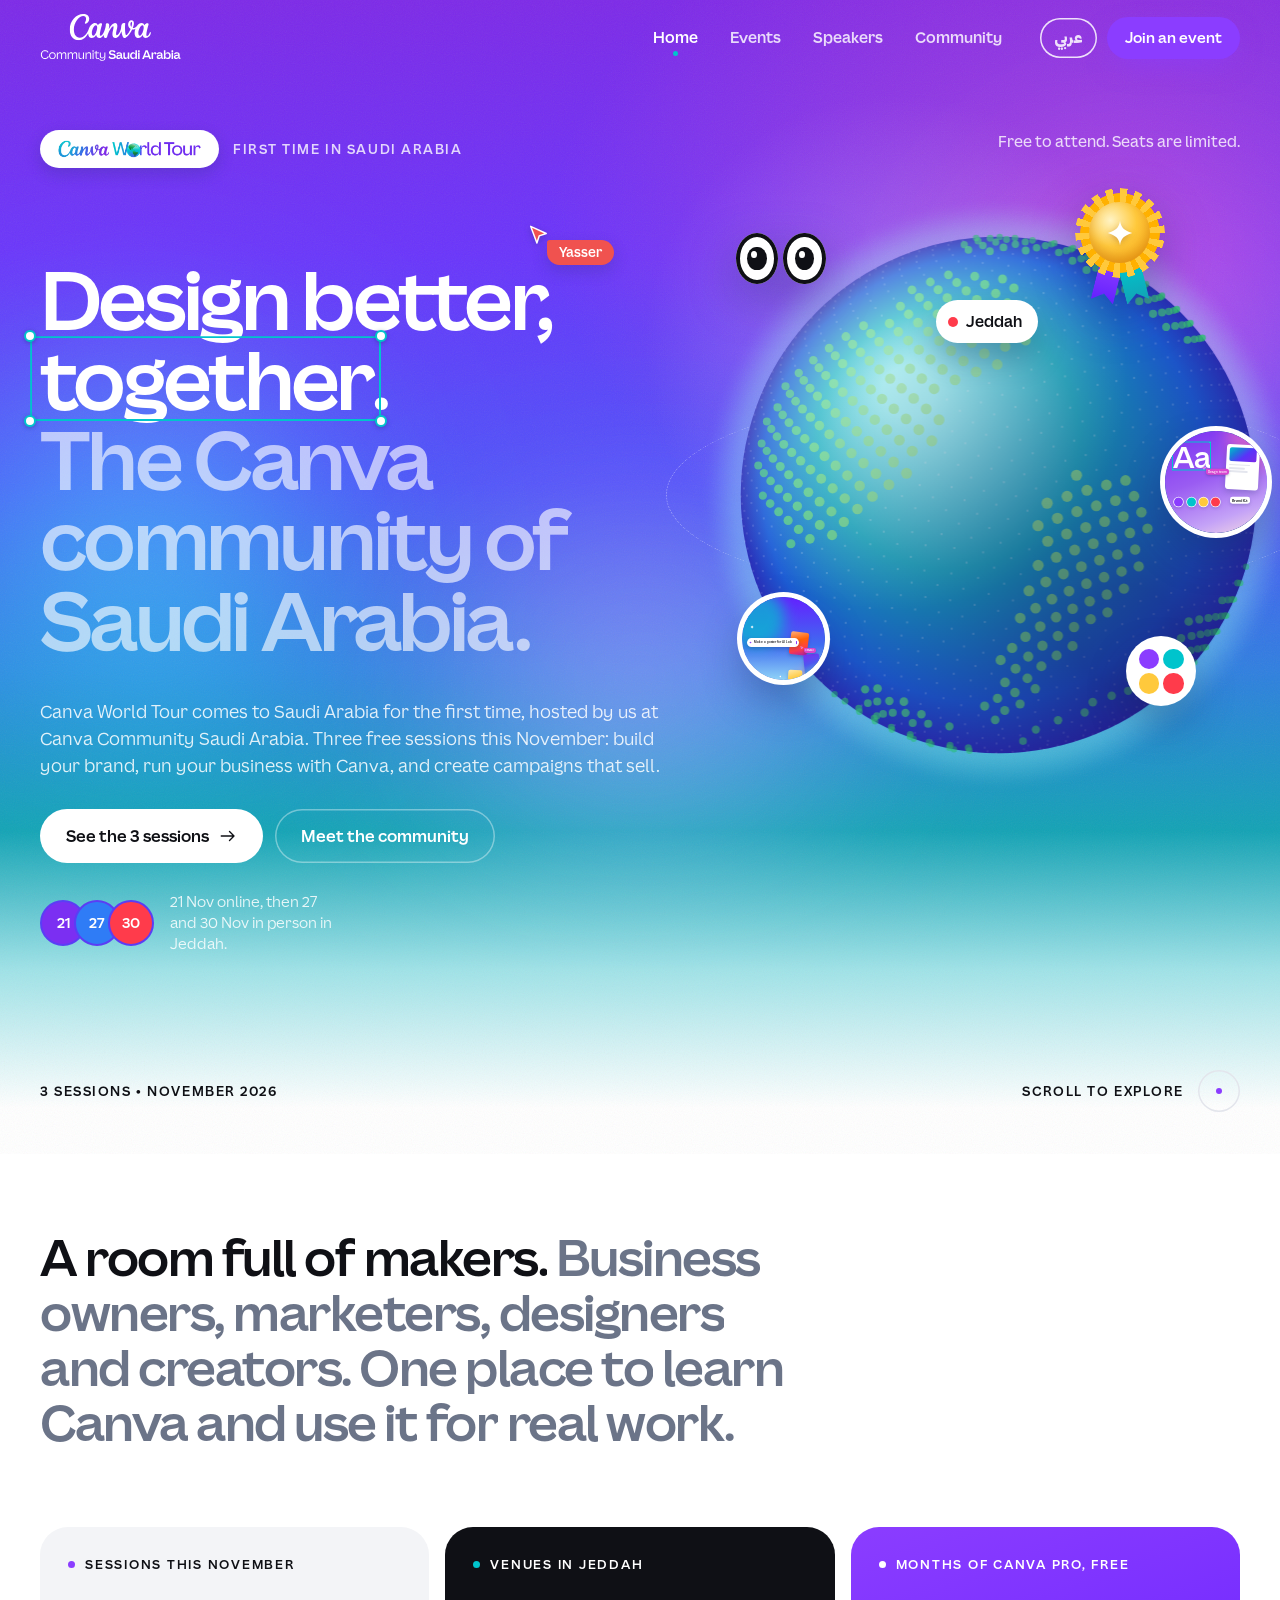
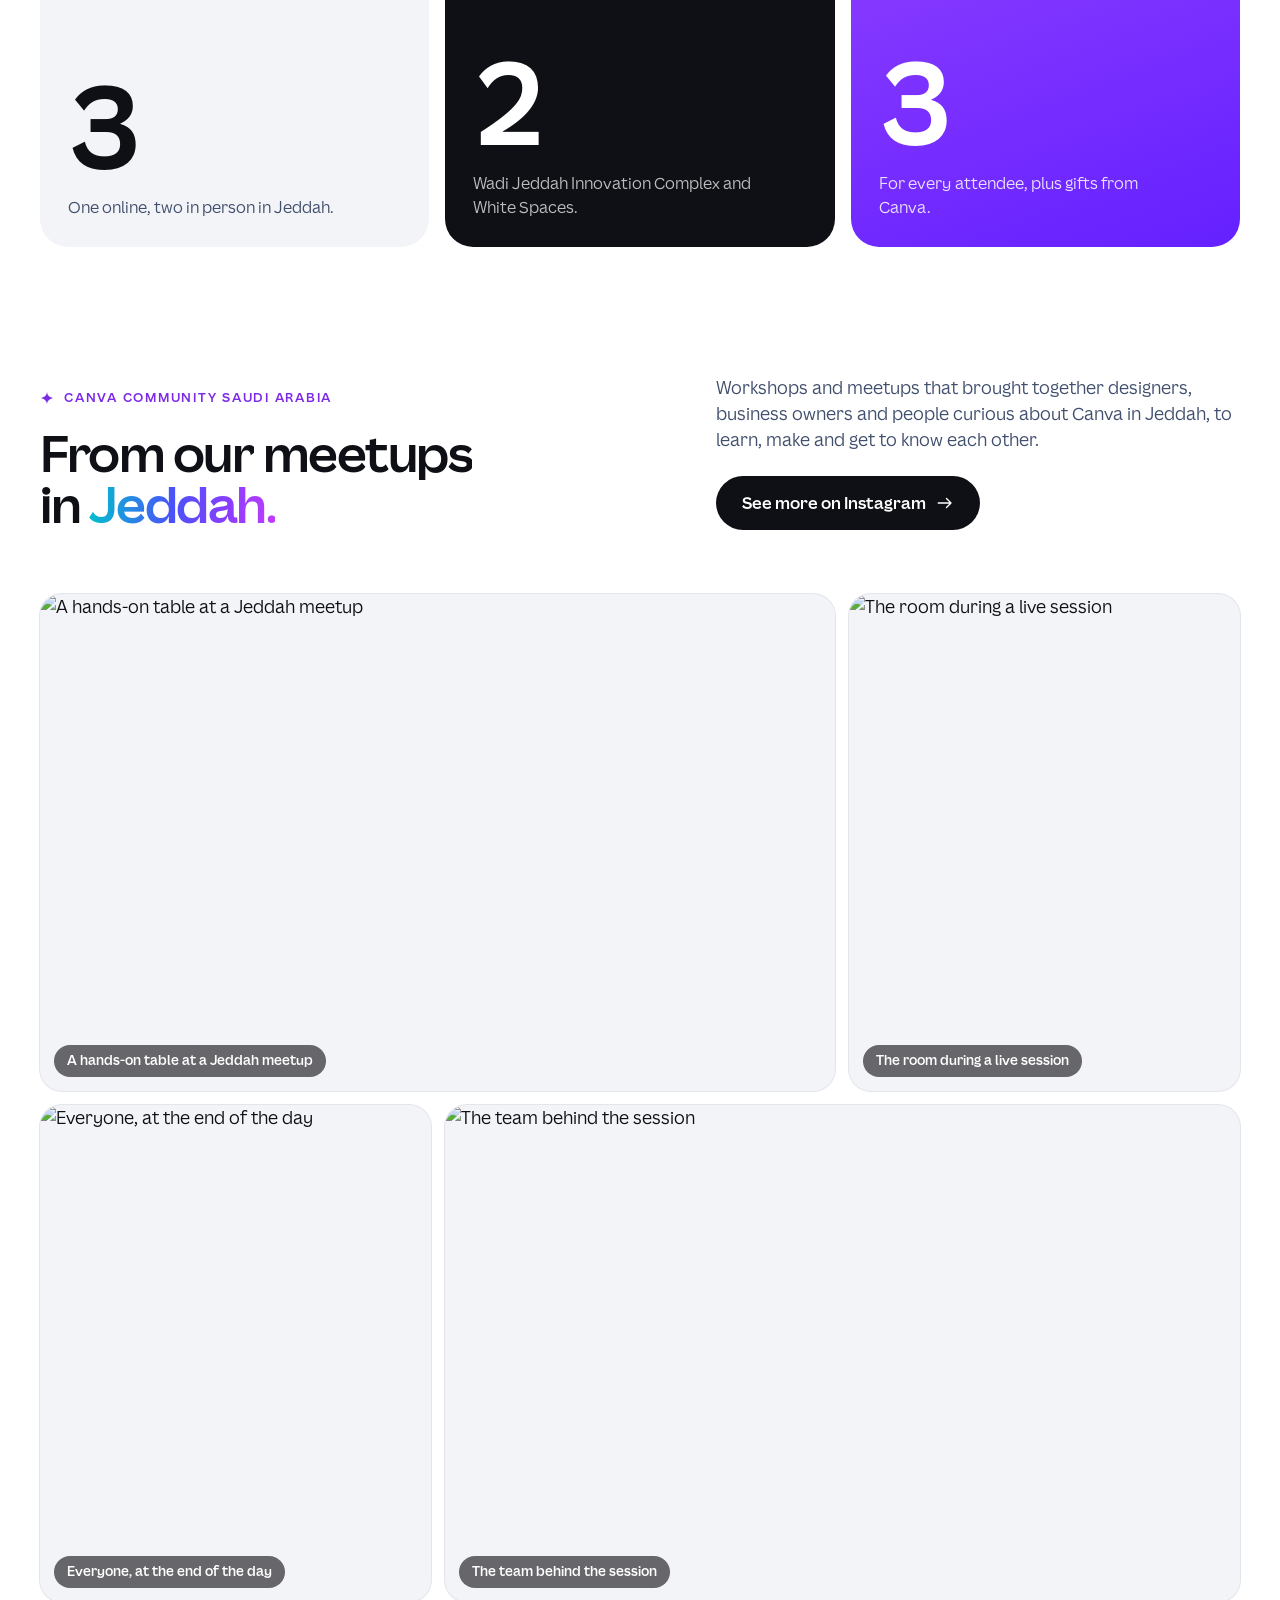
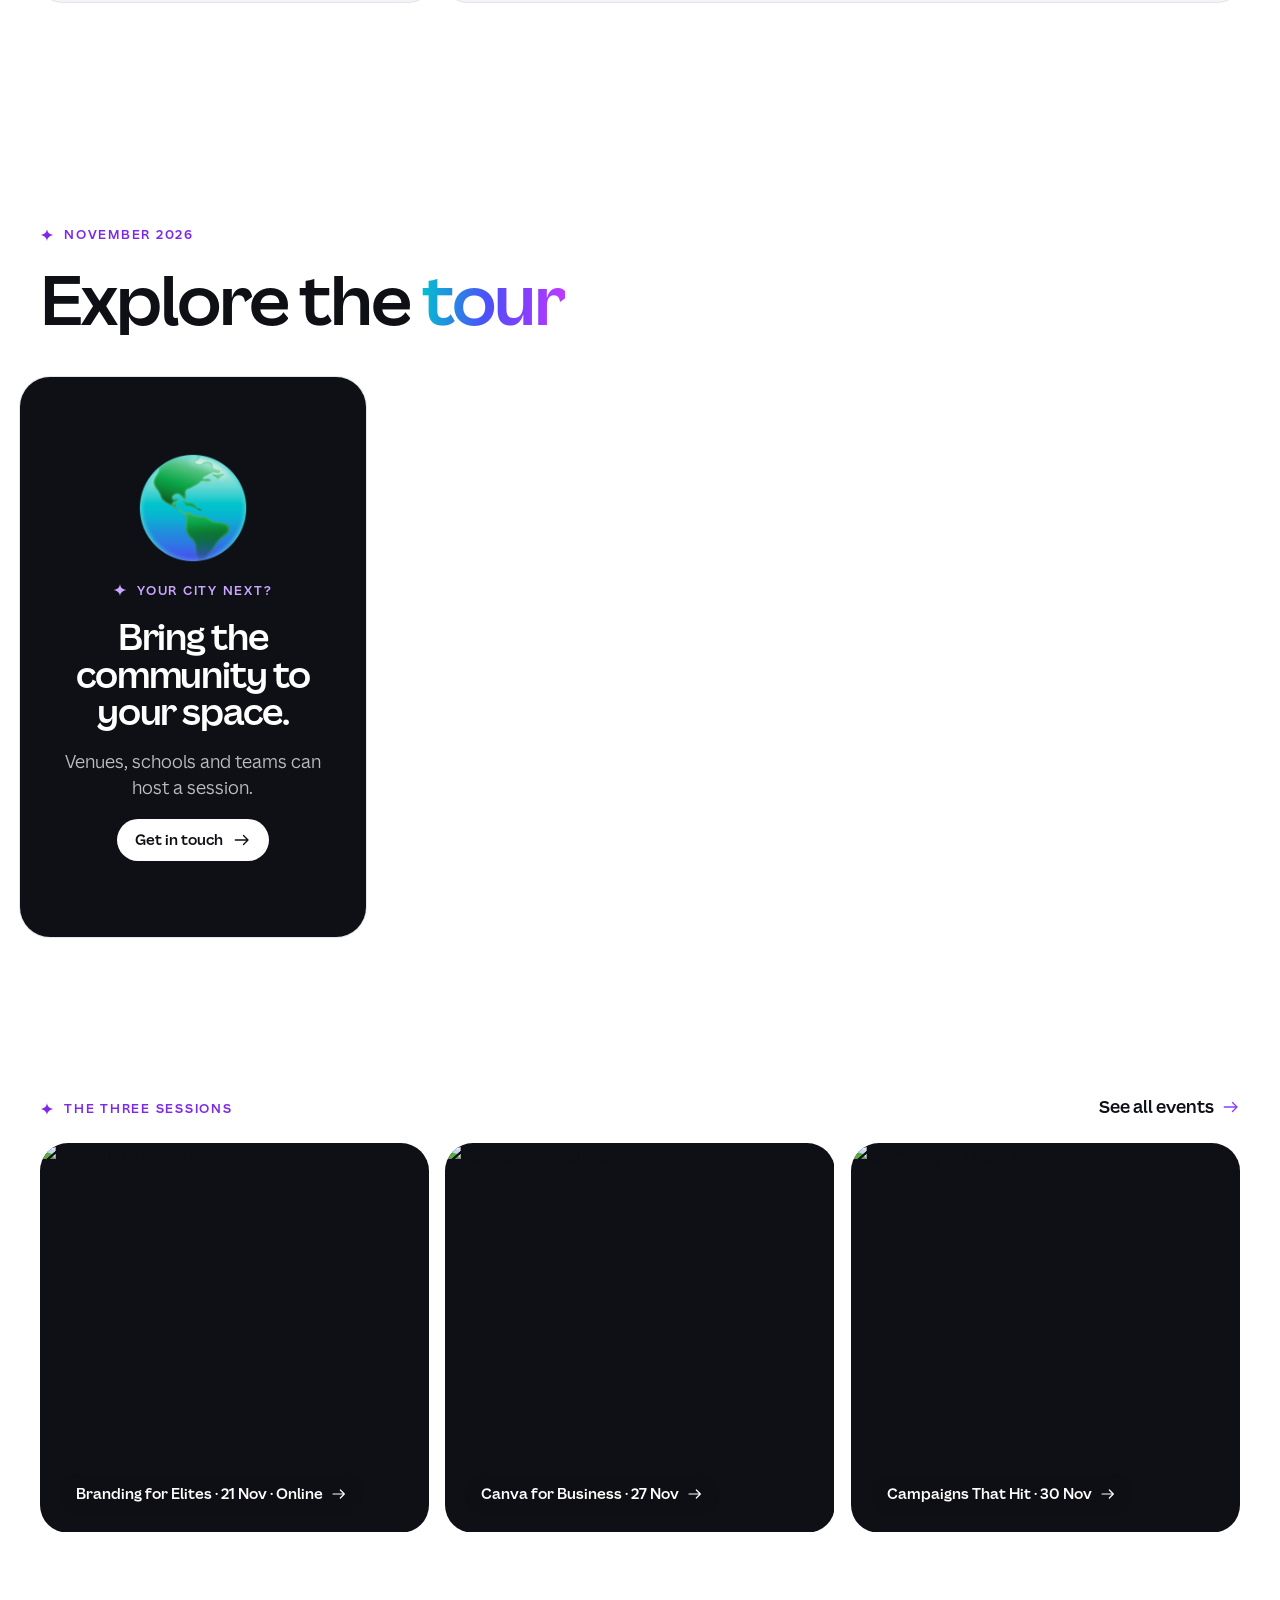
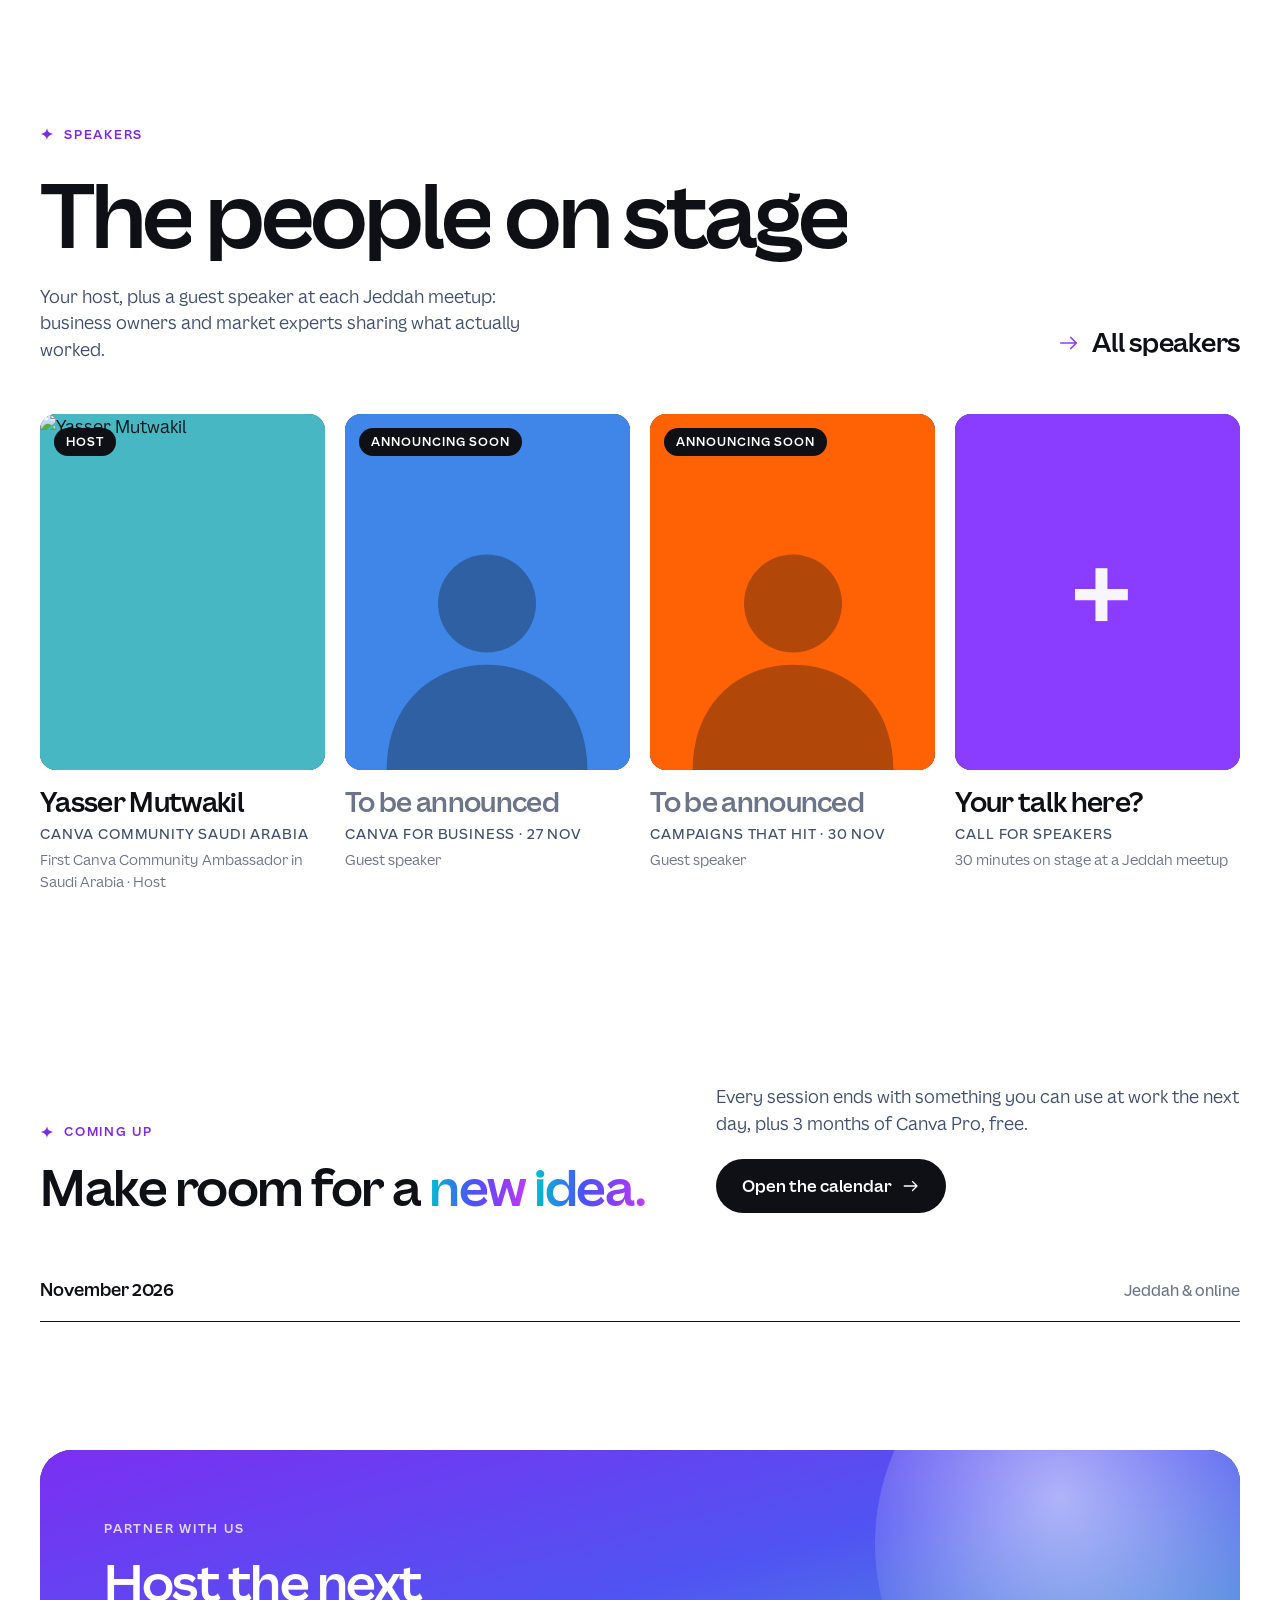
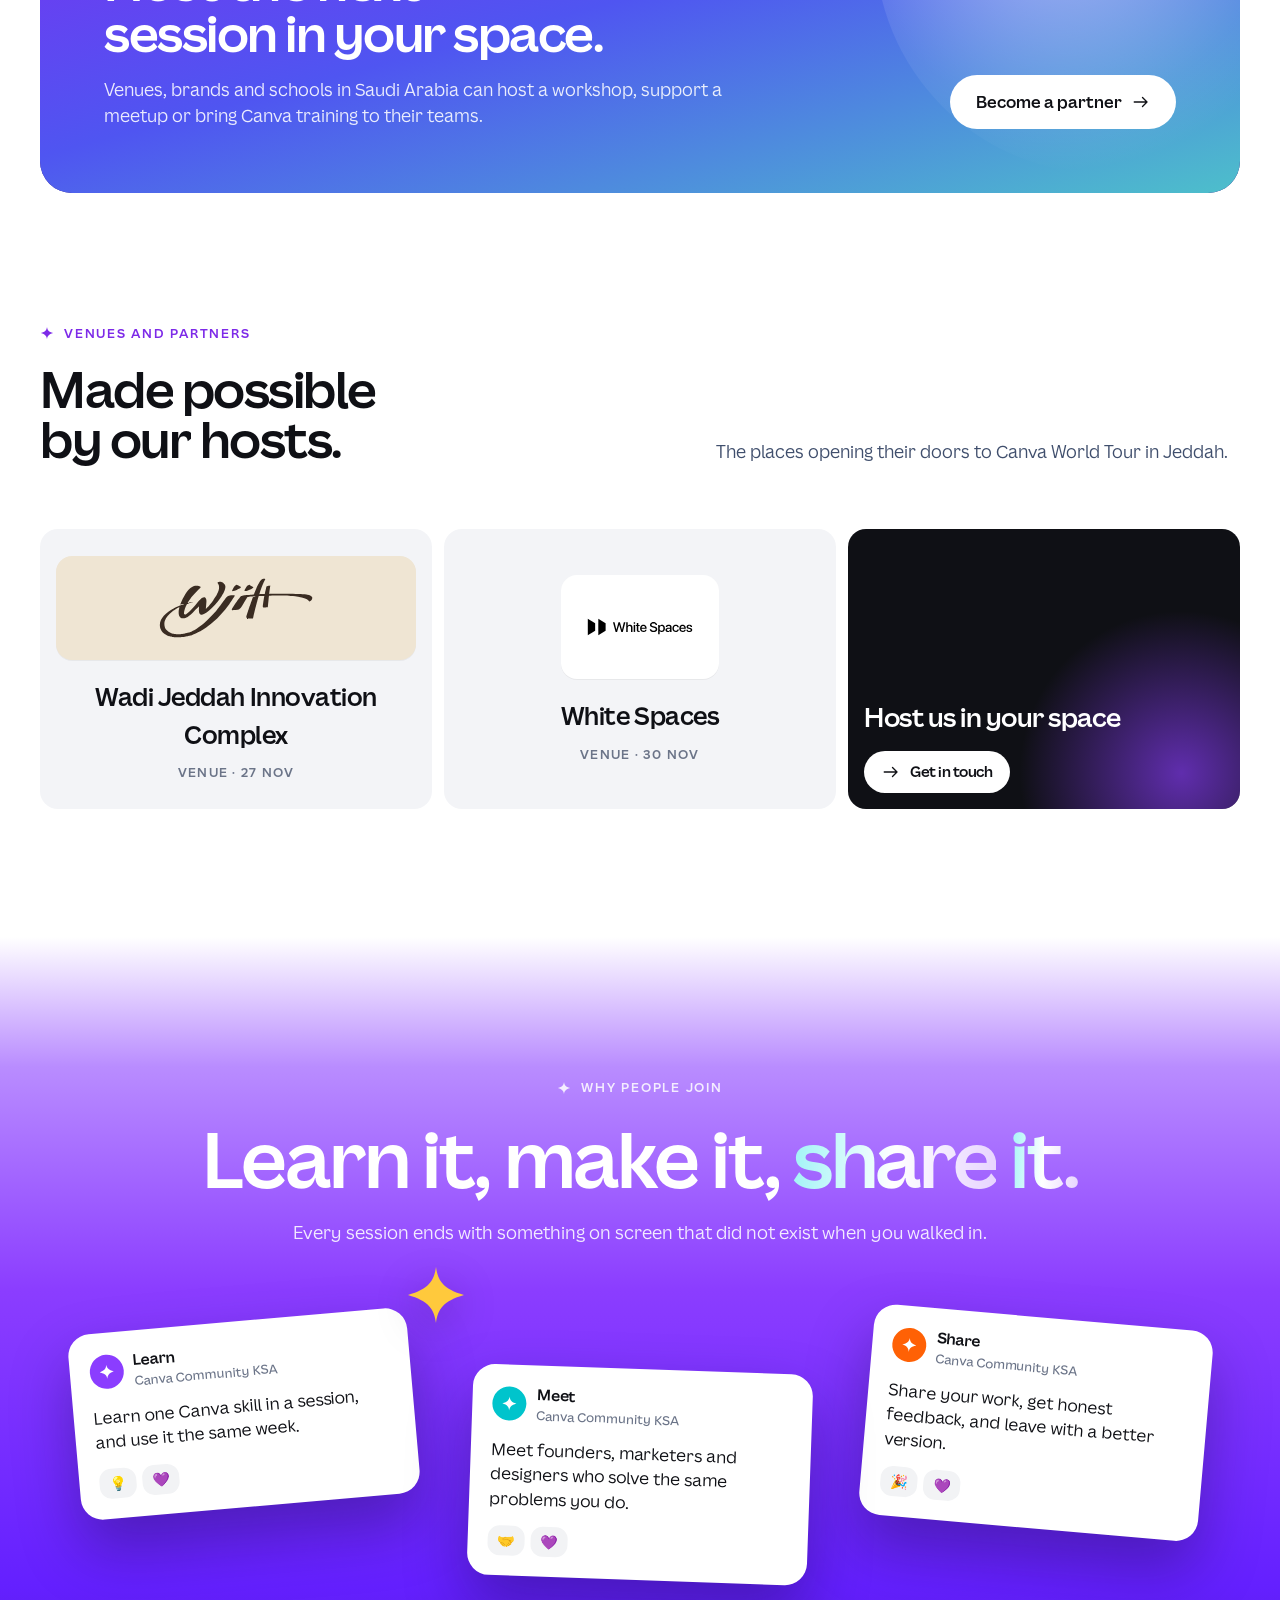
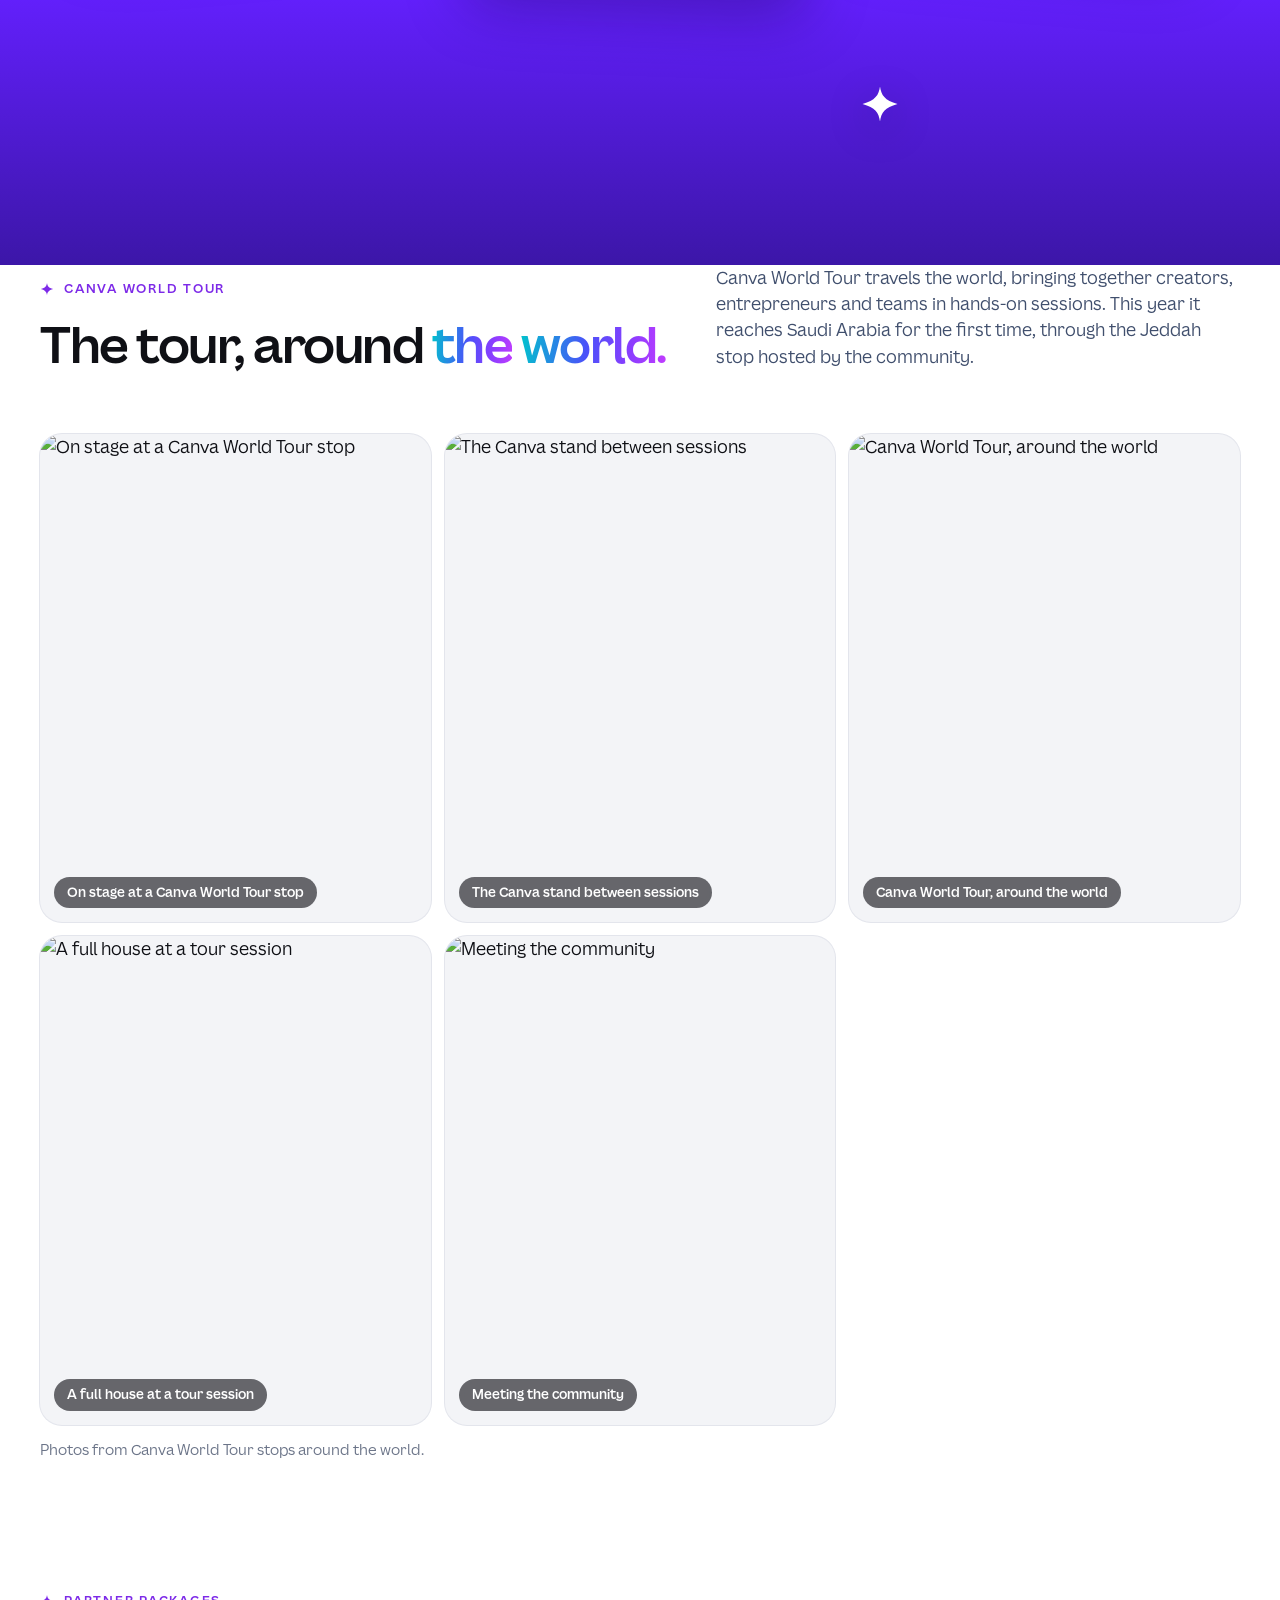
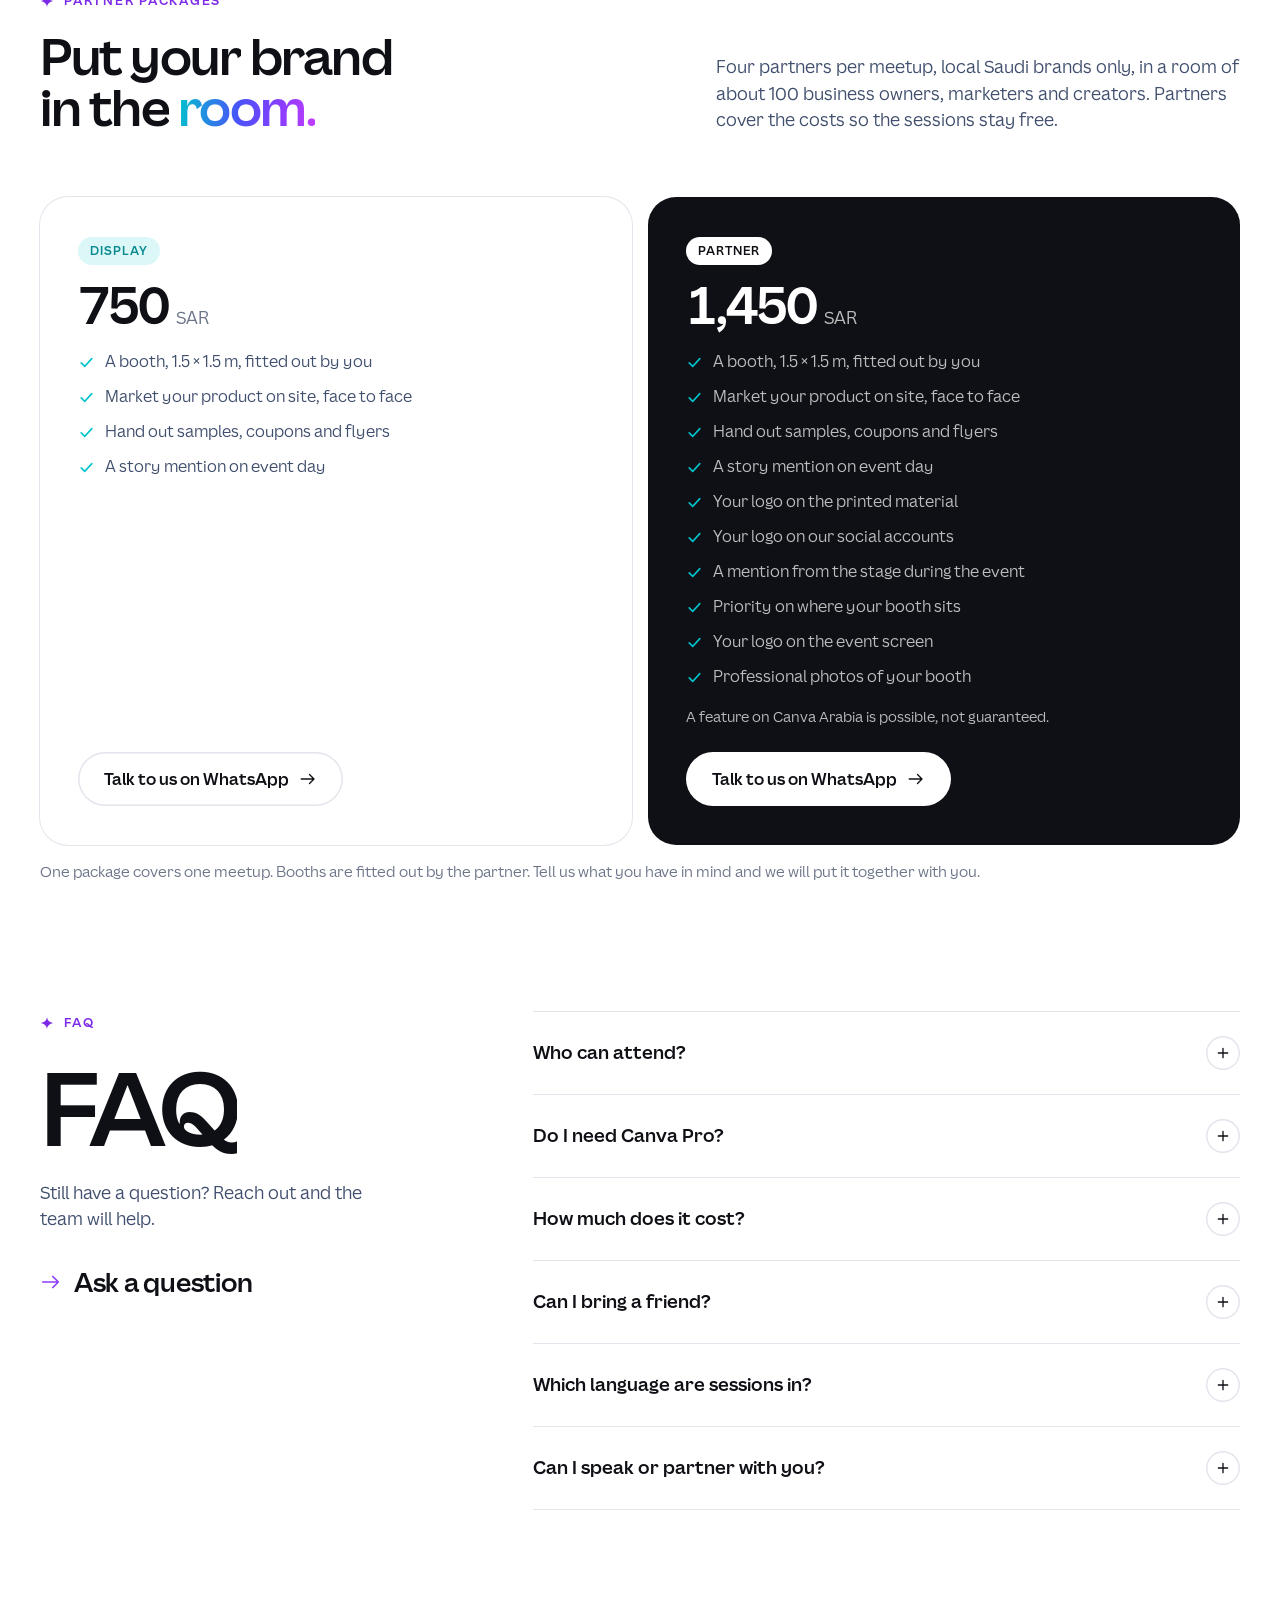
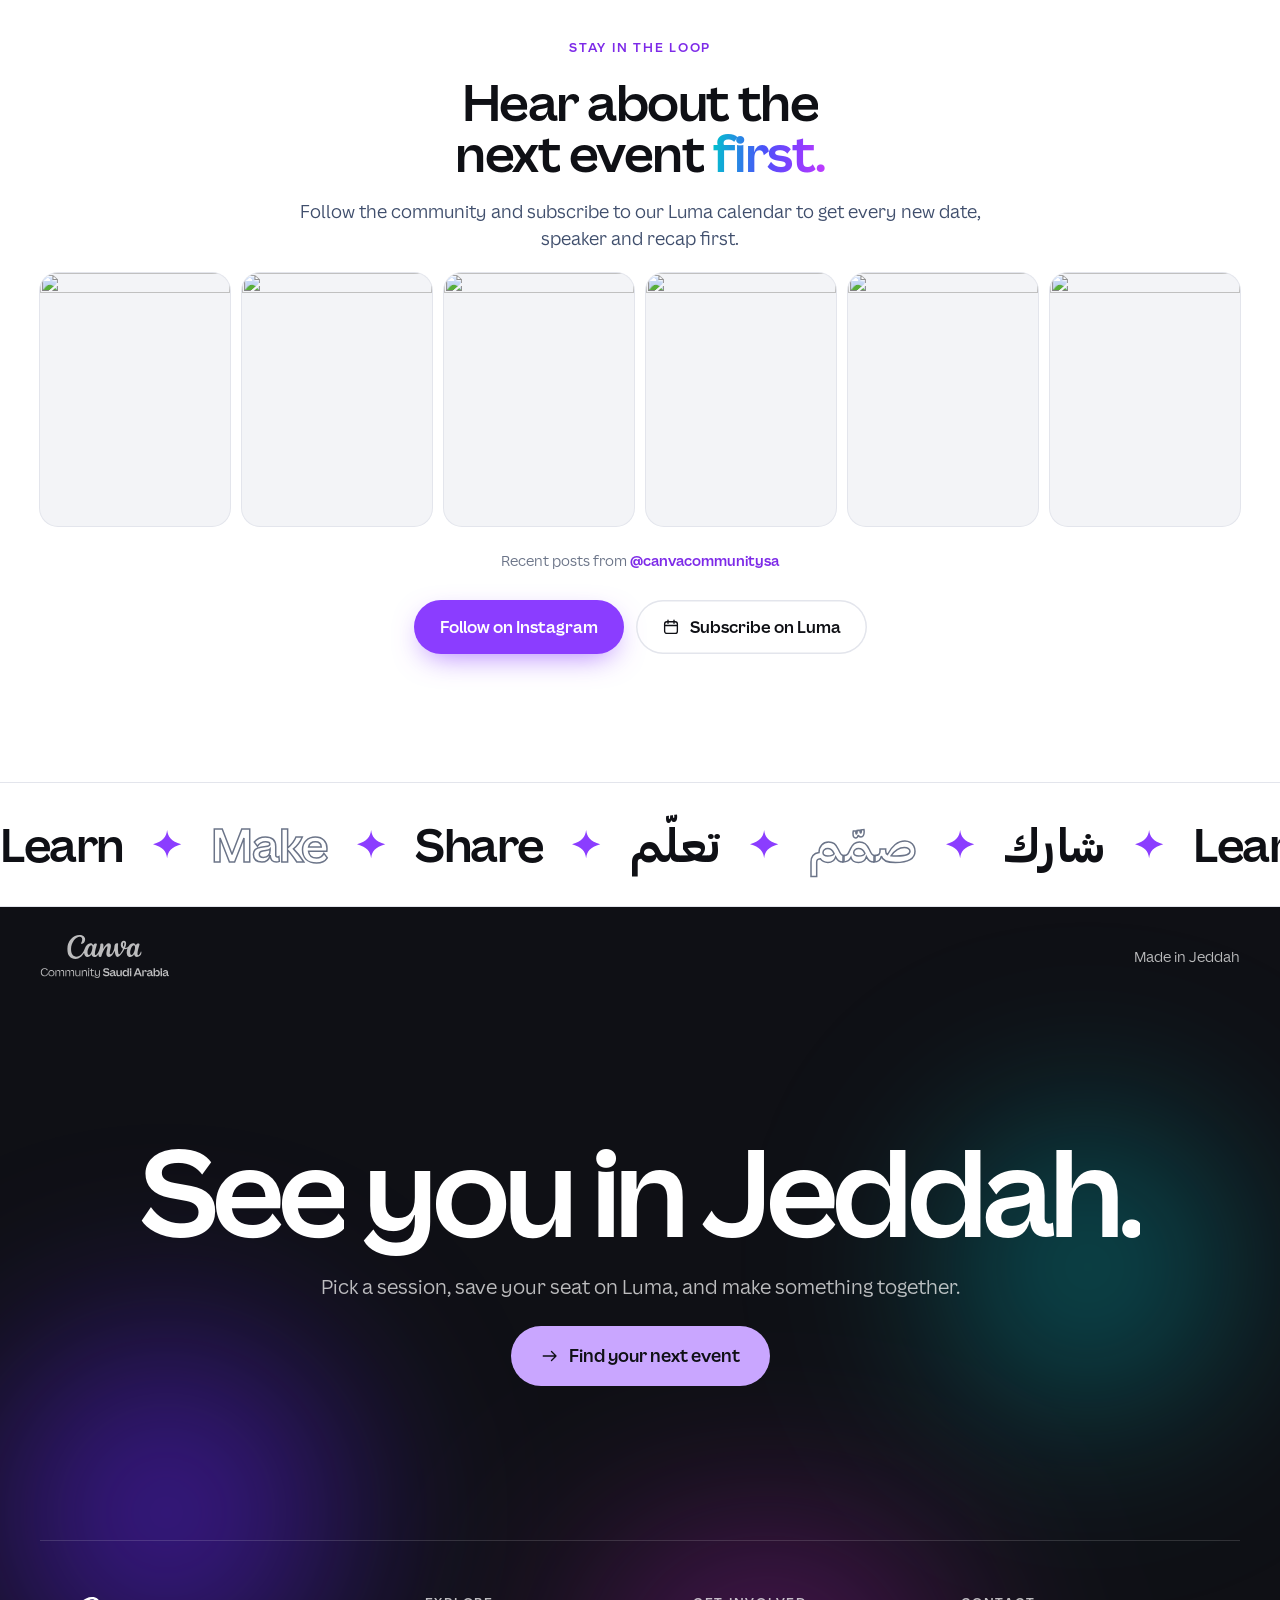
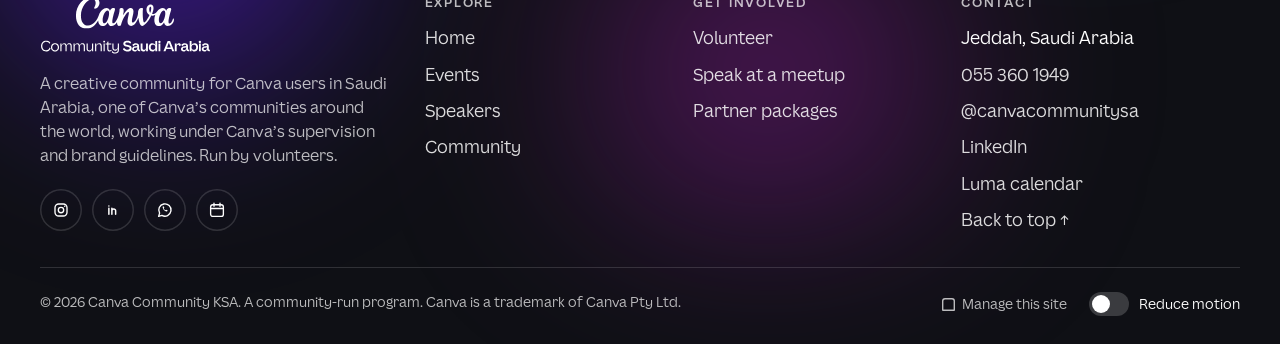
==== index.html @ 88195e29 "Add files via upload" ====
<!doctype html><html><head><meta charset=utf8><meta name=viewport content="width=device-width,initial-scale=1,viewport-fit=cover"><style>:root{color-scheme:light;box-sizing:border-box;padding-top:env(safe-area-inset-top,0px);padding-bottom:env(safe-area-inset-bottom,0px)}html{scroll-padding-top:env(safe-area-inset-top,0px)}body{margin:0;padding:0;font:14px -apple-system,BlinkMacSystemFont,sans-serif;background:#fff;color:#000}img{max-width:100%}[hidden]:not([hidden=until-found i]){display:none!important}</style></head><body>
<title>Canva Community Saudi Arabia · Canva World Tour Jeddah</title>
<meta name="description" content="Canva Community Saudi Arabia hosts Canva World Tour in Jeddah for the first time: three free sessions in November 2026. مجتمع Canva في السعودية — ثلاثة لقاءات مجانية في نوفمبر 2026.">
<link rel="icon" href="assets/logo.png">
<link rel="apple-touch-icon" href="assets/logo.png">
<meta property="og:title" content="Canva Community Saudi Arabia">
<meta property="og:description" content="Canva World Tour comes to Saudi Arabia for the first time. Three free sessions in Jeddah and online, November 2026.">
<meta property="og:image" content="assets/event-business.jpg">
<meta property="og:type" content="website">
<meta name="claude:viewport-fit-sides" content="cover">
<style>
/* Layout: Gatherva-style long-scroll event site, Think Forward speaker/closing sections,
   dressed in the Canva Community KSA system (Canva purple, cyan, life/electric/sky gradients). */
:root{
  --bg:#ffffff; --bg-soft:#f3f4f7; --surface:#ffffff; --fg:#0f1015; --fg-soft:#404f6d; --fg-mute:#6b7488;
  --line:#e3e5ec; --purple:#8b3dff; --purple-ink:#7d2ae8; --tint:#efe5ff; --cyan:#00c4cc; --electric:#6420ff;
  --night:#0f1015; --night-2:#1a1b24; --on-night:#ffffff; --on-night-soft:rgba(255,255,255,.72); --on-night-line:rgba(255,255,255,.14);
  --glass:rgba(255,255,255,.78); --shadow:0 24px 48px rgba(24,44,89,.14); --shadow-tag:0 6px 16px rgba(24,44,89,.2);
  --coral:#f0524f; --orange:#f46a1f; --magenta:#d946d0; --blue:#2f7cf6; --yellow:#ffc93c;
  --g-life:linear-gradient(165deg,#7b2ff2 0%,#4f55f1 46%,#4dbfcb 100%);
  --g-brand:linear-gradient(135deg,#00c4cc 0%,#7d2ae8 100%);
  --g-update:linear-gradient(140deg,#01c3cb 0%,#1a7dd9 28%,#5a32f9 58%,#7c29e7 100%);
  --g-electric:linear-gradient(180deg,#6420ff 0%,#3f6cf0 58%,#8fd3f7 100%);
  --g-sky:linear-gradient(185deg,#9cc6f7 0%,#3f86e8 58%,#3a6fd8 100%);
  --g-lilac:linear-gradient(172deg,#7b2ff2 0%,#9a5cf2 52%,#c4a2f7 100%);
  --g-sunset:linear-gradient(160deg,#ffb07a 0%,#ff6105 38%,#ff3b4b 72%,#a11caf 100%);
  --g-home:linear-gradient(90deg,#a6eaed 0%,#c0e2f5 25%,#cfd9f9 50%,#d1c4fb 75%,#cda6ff 100%);
  --f-en:"Canva Sans Display",ui-sans-serif,system-ui,-apple-system,"Segoe UI",Arial,sans-serif;
  --f-ar-d:"Canva Sans Display","Graphik Arabic",Tahoma,sans-serif;
  --f-ar:"Canva Sans Display","Graphik Arabic",Tahoma,sans-serif;
  --r-ui:10px; --r-card:28px; --r-photo:22px; --pill:9999px;
  --gut:max(16px, env(safe-area-inset-left,0px)); --gut-r:max(16px, env(safe-area-inset-right,0px));
  --ease:cubic-bezier(.22,1,.36,1); --ease-io:cubic-bezier(.65,0,.35,1);
  --sec:clamp(84px,10vw,148px);
}
@media (prefers-color-scheme: dark){ :root:not([data-theme="light"]){
  --bg:#0c0d12; --bg-soft:#15161e; --surface:#181922; --fg:#f4f5f8; --fg-soft:#b9bfce; --fg-mute:#8f97ab;
  --line:#282a37; --purple:#a77bff; --purple-ink:#b48dff; --tint:#251b40; --night:#06070b; --night-2:#14151d;
  --glass:rgba(12,13,18,.72); --shadow:0 24px 48px rgba(0,0,0,.45); --shadow-tag:0 6px 16px rgba(0,0,0,.4); color-scheme:dark }}
:root[data-theme="dark"]{
  --bg:#0c0d12; --bg-soft:#15161e; --surface:#181922; --fg:#f4f5f8; --fg-soft:#b9bfce; --fg-mute:#8f97ab;
  --line:#282a37; --purple:#a77bff; --purple-ink:#b48dff; --tint:#251b40; --night:#06070b; --night-2:#14151d;
  --glass:rgba(12,13,18,.72); --shadow:0 24px 48px rgba(0,0,0,.45); --shadow-tag:0 6px 16px rgba(0,0,0,.4); color-scheme:dark }

*,*::before,*::after{box-sizing:border-box}
html{-webkit-text-size-adjust:100%;overflow-x:clip}
body{background:var(--bg);color:var(--fg);font-family:var(--f-en);font-size:17px;line-height:1.55;margin:0;overflow-x:clip;-webkit-font-smoothing:antialiased;text-rendering:optimizeLegibility}
html[lang="ar"] body{font-family:var(--f-ar);font-size:17.5px;line-height:1.75}
body::before{content:"";position:fixed;inset:0 0 auto;height:env(safe-area-inset-top,0px);z-index:60;background:var(--night)}
img{max-width:100%;display:block}
a{color:inherit;text-decoration:none}
button{font:inherit;color:inherit;background:none;border:0;cursor:pointer;padding:0}
:focus-visible{outline:2.5px solid var(--purple);outline-offset:3px;border-radius:6px}
::selection{background:var(--purple);color:#fff}
.wrap{max-width:1320px;margin-inline:auto;padding-left:var(--gut);padding-right:var(--gut)}
@media (min-width:760px){.wrap{padding-left:max(40px, env(safe-area-inset-left,0px));padding-right:max(40px, env(safe-area-inset-right,0px))}}
.sec{padding-block:var(--sec)}
.ic{width:1em;height:1em;flex:none}
[dir="rtl"] .flip{transform:scaleX(-1)}


/* ---------- real photography ---------- */
.art.pix{background:var(--night)}
.art.pix img{width:100%;height:100%;object-fit:cover;object-position:50% 52%;display:block}
.art.pix.wide img{object-position:50% 46%}
.gal{display:grid;grid-template-columns:repeat(3,1fr);gap:14px}
.gal figure{margin:0;position:relative;border-radius:22px;overflow:hidden;background:var(--bg-soft);box-shadow:0 0 0 1px var(--line)}
.gal figure img{width:100%;height:100%;aspect-ratio:4/5;object-fit:cover;transition:transform 1.2s var(--ease)}
.gal figure:hover img{transform:scale(1.05)}
.gal .w2{grid-column:span 2}
.gal .w2 img{aspect-ratio:8/5}
.gal figcaption{position:absolute;inset-inline-start:14px;bottom:14px;max-width:calc(100% - 28px);background:rgba(15,16,21,.62);backdrop-filter:blur(10px);-webkit-backdrop-filter:blur(10px);color:#fff;padding:7px 13px;border-radius:var(--pill);font-size:13px;font-weight:600;line-height:1.35}
@media (max-width:860px){.gal{grid-template-columns:repeat(2,1fr)}.gal .w2{grid-column:span 2}.gal figcaption{font-size:12px}}
.feed{display:grid;grid-template-columns:repeat(6,1fr);gap:12px;width:100%}
.feed a{border-radius:18px;overflow:hidden;box-shadow:0 0 0 1px var(--line);display:block;background:var(--bg-soft)}
.feed img{width:100%;aspect-ratio:3/4;object-fit:cover;transition:transform 1s var(--ease)}
.feed a:hover img{transform:scale(1.06)}
@media (max-width:860px){.feed{grid-template-columns:repeat(3,1fr)}}
/* ---------- partner packages ---------- */
.tiers{display:grid;grid-template-columns:repeat(2,1fr);gap:16px}
.tier{border-radius:28px;padding:clamp(26px,3vw,40px);background:var(--surface);box-shadow:0 0 0 1px var(--line);display:flex;flex-direction:column;gap:18px}
.tier.hi{background:var(--night);color:#fff;box-shadow:none}
.tier.hi .muted{color:var(--on-night-soft)}
.tier.hi li{color:var(--on-night-soft)}
.tier .pr{display:flex;align-items:baseline;gap:8px;margin-top:14px;font-family:var(--f-en);direction:ltr}
.tier .pr b{font-size:clamp(38px,4vw,56px);font-weight:700;letter-spacing:-.04em;line-height:1}
.tier ul{margin:0;padding:0;list-style:none;display:flex;flex-direction:column;gap:11px}
.tier li{display:flex;gap:10px;align-items:flex-start;font-size:15.5px;color:var(--fg-soft)}
.tier li .ic{color:var(--cyan);margin-top:5px;width:17px;height:17px}
.tier .ft{margin-top:auto;padding-top:6px}
@media (max-width:860px){.tiers{grid-template-columns:1fr}}
/* ---------- contact rail ---------- */
.reach{display:grid;grid-template-columns:repeat(3,1fr);gap:14px;margin-top:28px;width:100%}
.reach a{display:flex;align-items:center;gap:14px;padding:20px 22px;border-radius:22px;background:var(--bg-soft);text-align:start;transition:transform .5s var(--ease),background .4s}
.reach a:hover{transform:translateY(-4px);background:var(--tint)}
.reach .ic,.reach svg{width:22px;height:22px;flex:none;color:var(--purple)}
.reach b{display:block;font-size:16px;font-weight:650;letter-spacing:-.01em}
.reach small{display:block;color:var(--fg-mute);font-size:13.5px;direction:ltr;text-align:start}
@media (max-width:760px){.reach{grid-template-columns:1fr}}

/* ---------- type ---------- */
h1,h2,h3,h4{margin:0;font-weight:700;letter-spacing:-.03em;line-height:1.02;text-wrap:balance}
html[lang="ar"] :is(h1,h2,h3,h4,.d){font-family:var(--f-ar-d);letter-spacing:0;line-height:1.3;font-weight:600}
p{margin:0}
.display{font-size:clamp(46px,7.6vw,112px);letter-spacing:-.045em;line-height:.98}
html[lang="ar"] .display{font-size:clamp(40px,6.4vw,94px);line-height:1.25}
.h2{font-size:clamp(38px,5.4vw,76px)}
html[lang="ar"] .h2{font-size:clamp(32px,4.6vw,64px)}
.h2-mid{font-size:clamp(32px,3.9vw,54px)}
html[lang="ar"] .h2-mid{font-size:clamp(28px,3.4vw,46px)}
.lede{font-size:clamp(17px,1.35vw,20px);color:var(--fg-soft);max-width:58ch;text-wrap:pretty}
.muted{color:var(--fg-mute)}
.eyebrow{display:inline-flex;align-items:center;gap:10px;font-size:12.5px;font-weight:700;letter-spacing:.14em;text-transform:uppercase;color:var(--purple-ink)}
html[lang="ar"] .eyebrow{letter-spacing:0;font-size:14px;text-transform:none;font-weight:600}
.eyebrow .spk{width:14px;height:14px}
.tag{display:inline-flex;align-items:center;gap:6px;height:28px;padding:0 12px;border-radius:var(--pill);font-size:12px;font-weight:700;letter-spacing:.08em;text-transform:uppercase;background:var(--tint);color:var(--purple-ink);white-space:nowrap}
html[lang="ar"] .tag{letter-spacing:0;font-size:13px;text-transform:none}
.tag.cy{background:rgba(0,196,204,.14);color:#0b8a90}
.tag.or{background:rgba(255,97,5,.13);color:#c24a00}
.tag.dk{background:var(--night);color:#fff}
:root:not([data-theme="light"]) .tag.cy{color:#0b8a90}
@media (prefers-color-scheme: dark){:root:not([data-theme="light"]) .tag.cy{color:#5fe3e8} :root:not([data-theme="light"]) .tag.or{color:#ffa06a}}
:root[data-theme="dark"] .tag.cy{color:#5fe3e8} :root[data-theme="dark"] .tag.or{color:#ffa06a}
.tnum{font-variant-numeric:tabular-nums}

/* ---------- buttons ---------- */
.btn{position:relative;display:inline-flex;align-items:center;justify-content:center;gap:10px;height:54px;padding:0 26px;border-radius:var(--pill);font-weight:650;font-size:16px;white-space:nowrap;transition:background .35s var(--ease),color .35s var(--ease),box-shadow .35s var(--ease),transform .5s var(--ease);will-change:transform;isolation:isolate;overflow:hidden}
.btn .ic{width:18px;height:18px;transition:transform .45s var(--ease)}
.btn:hover .ic.arr{transform:translateX(4px)}
[dir="rtl"] .btn:hover .ic.arr{transform:scaleX(-1) translateX(4px)}
.btn-primary{background:var(--purple);color:#fff;box-shadow:0 10px 30px -10px rgba(139,61,255,.75)}
.btn-primary::before{content:"";position:absolute;inset:0;background:var(--g-brand);opacity:0;transition:opacity .45s var(--ease);z-index:-1}
.btn-primary:hover::before{opacity:1}
.btn-light{background:#fff;color:#0f1015}
.btn-light:hover{box-shadow:0 12px 30px -10px rgba(255,255,255,.6)}
.btn-ghost{color:#fff;box-shadow:inset 0 0 0 1.5px rgba(255,255,255,.38)}
.btn-ghost:hover{box-shadow:inset 0 0 0 1.5px #fff;background:rgba(255,255,255,.08)}
.btn-dark{background:var(--fg);color:var(--bg)}
.btn-dark:hover{background:var(--purple);color:#fff}
.btn-line{box-shadow:inset 0 0 0 1.5px var(--line);color:var(--fg)}
.btn-line:hover{box-shadow:inset 0 0 0 1.5px var(--fg)}
.btn-sm{height:42px;padding:0 18px;font-size:14.5px}
.link-u{display:inline-flex;align-items:center;gap:8px;font-weight:650;color:var(--fg);background:linear-gradient(currentColor,currentColor) 0 100%/0 1.5px no-repeat;padding-bottom:3px;transition:background-size .5s var(--ease)}
[dir="rtl"] .link-u{background-position:100% 100%}
.link-u:hover{background-size:100% 1.5px}
.link-u .ic{width:18px;height:18px;color:var(--purple)}
.link-big{display:inline-flex;align-items:center;gap:12px;font-size:clamp(20px,2vw,26px);font-weight:650;letter-spacing:-.01em}
.link-big .ic{color:var(--purple);width:22px;height:22px;transition:transform .45s var(--ease)}
.link-big:hover .ic{transform:translateX(5px)}
[dir="rtl"] .link-big:hover .ic{transform:scaleX(-1) translateX(5px)}

/* ---------- nav ---------- */
.nav{position:fixed;top:0;left:0;right:0;z-index:50;padding-top:env(safe-area-inset-top,0px);transition:transform .6s var(--ease),background .4s,box-shadow .4s,color .4s;color:#fff}
.nav-in{height:76px;display:flex;align-items:center;gap:24px}
.nav.solid{background:var(--glass);backdrop-filter:saturate(1.6) blur(18px);-webkit-backdrop-filter:saturate(1.6) blur(18px);color:var(--fg);box-shadow:0 1px 0 var(--line)}
.nav.hide{transform:translateY(-110%)}
.lockup{display:inline-flex;align-items:center;gap:10px;font-family:var(--f-en);font-size:19px;letter-spacing:-.02em;white-space:nowrap;direction:ltr}
.lockup b{font-weight:800}
.lockup span{font-weight:500;opacity:.92}
.lockup .mk{width:30px;height:30px;border-radius:50%;background:var(--g-brand);display:grid;place-items:center;flex:none;box-shadow:inset 0 0 0 2px rgba(255,255,255,.25)}
.lockup .mk svg{width:16px;height:16px;color:#fff}
.nav-links{display:flex;gap:4px;margin-inline-start:auto}
.nav-links a{position:relative;padding:9px 14px;border-radius:var(--pill);font-size:15px;font-weight:550;opacity:.82;transition:opacity .3s,background .3s}
.nav-links a:hover{opacity:1;background:rgba(127,127,160,.14)}
.nav-links a.on{opacity:1}
.nav-links a.on::after{content:"";position:absolute;left:50%;bottom:3px;width:5px;height:5px;margin-left:-2.5px;border-radius:50%;background:var(--cyan)}
.nav-tools{display:flex;align-items:center;gap:10px}
.lang{height:40px;min-width:52px;padding:0 14px;border-radius:var(--pill);font-weight:650;font-size:14px;box-shadow:inset 0 0 0 1.5px currentColor;opacity:.85;transition:opacity .3s,background .3s}
.lang:hover{opacity:1;background:rgba(127,127,160,.14)}
.lang .ar{font-family:var(--f-ar);font-size:15px}
.burger{display:none;width:44px;height:44px;border-radius:50%;place-items:center;box-shadow:inset 0 0 0 1.5px currentColor}
.burger svg{width:20px;height:20px}
@media (max-width:920px){.nav-links,.nav-cta{display:none}.burger{display:grid}.nav-tools{margin-inline-start:auto}}
@media (max-width:480px){.nav-in{gap:10px;height:66px}.lockup{font-size:16px;gap:8px}.lockup .mk{width:26px;height:26px}.lang{min-width:44px;padding:0 10px;height:38px}.burger{width:40px;height:40px}}
.menu{position:fixed;inset:0;z-index:70;background:var(--night);color:#fff;display:flex;flex-direction:column;padding:calc(env(safe-area-inset-top,0px) + 18px) var(--gut-r) calc(env(safe-area-inset-bottom,0px) + 28px) var(--gut);clip-path:circle(0% at calc(100% - 40px) 40px);transition:clip-path .8s var(--ease-io);overflow:hidden}
[dir="rtl"] .menu{clip-path:circle(0% at 40px 40px)}
.menu.open{clip-path:circle(150% at calc(100% - 40px) 40px)}
[dir="rtl"] .menu.open{clip-path:circle(150% at 40px 40px)}
.menu::before{content:"";position:absolute;inset:auto -20% -30% -20%;height:70%;background:radial-gradient(50% 50% at 50% 50%,rgba(100,32,255,.65),transparent 70%),radial-gradient(40% 40% at 80% 60%,rgba(0,196,204,.45),transparent 70%);filter:blur(30px);pointer-events:none}
.menu-top{display:flex;align-items:center;justify-content:space-between;height:58px;position:relative}
.menu-links{display:flex;flex-direction:column;gap:4px;margin-top:6vh;position:relative}
.menu-links a{font-size:clamp(40px,11vw,64px);font-weight:700;letter-spacing:-.035em;line-height:1.15;opacity:0;transform:translateY(30px);transition:opacity .6s var(--ease),transform .7s var(--ease)}
html[lang="ar"] .menu-links a{font-family:var(--f-ar-d);letter-spacing:0;font-weight:600;line-height:1.5}
.menu.open .menu-links a{opacity:1;transform:none}
.menu-foot{margin-top:auto;position:relative;display:flex;flex-wrap:wrap;gap:12px}

/* ---------- progress + curtain + toast ---------- */
.progress{position:fixed;top:env(safe-area-inset-top,0px);left:0;height:3px;width:100%;transform-origin:0 50%;transform:scaleX(0);background:var(--g-update);z-index:61;pointer-events:none}
[dir="rtl"] .progress{transform-origin:100% 50%}
.curtain{position:fixed;inset:0;z-index:80;pointer-events:none;transform:translateY(100%);visibility:hidden;background:var(--night);display:grid;place-items:center}
.curtain::before{content:"";position:absolute;inset:0;background:var(--g-update);opacity:.95}
.curtain .lockup{position:relative;color:#fff;font-size:26px;opacity:0;transition:opacity .3s}
.curtain.in,.curtain.out{visibility:visible}
.curtain.in{transform:translateY(0);transition:transform .55s var(--ease-io)}
.curtain.in .lockup{opacity:1;transition-delay:.25s}
.curtain.out{transform:translateY(-100%);transition:transform .7s var(--ease-io)}
.toast{position:fixed;left:50%;bottom:calc(env(safe-area-inset-bottom,0px) + 24px);z-index:90;transform:translate(-50%,140%);visibility:hidden;background:var(--night);color:#fff;padding:14px 20px;border-radius:16px;box-shadow:var(--shadow);font-weight:550;font-size:15px;display:flex;gap:10px;align-items:center;max-width:calc(100vw - 32px);transition:transform .6s var(--ease)}
.toast.show{transform:translate(-50%,0);visibility:visible}
.toast .spk{width:18px;height:18px;color:var(--yellow);flex:none}

/* ---------- reveal ---------- */
.mo .rv{opacity:0;transform:translateY(34px);transition:opacity 1s var(--ease),transform 1.1s var(--ease);transition-delay:var(--d,0s)}
.mo .rv.in{opacity:1;transform:none}
.mo .rv-scale{opacity:0;transform:scale(.94);transition:opacity 1s var(--ease),transform 1.3s var(--ease);transition-delay:var(--d,0s)}
.mo .rv-scale.in{opacity:1;transform:none}
.mo [data-split] .w{display:inline-block;overflow:hidden;vertical-align:top;padding-bottom:.08em;margin-bottom:-.08em}
.mo [data-split] .w>span{display:inline-block;transform:translateY(105%);transition:transform 1.1s var(--ease);transition-delay:calc(var(--i)*55ms + var(--d,0s))}
.mo [data-split].in .w>span{transform:none}
html[lang="ar"].mo [data-split] .w{padding-bottom:.25em;margin-bottom:-.25em;padding-top:.1em}

/* ---------- editor layer (cursor, selection, sparkle) ---------- */
.sel{position:relative;display:inline-block;white-space:nowrap}
.sel::before{content:"";position:absolute;inset:-.02em -.12em -.04em;border:2px solid var(--cyan);border-radius:4px;pointer-events:none;transform-origin:left center;animation:selIn 1.2s var(--ease) .9s both}
.sel i{position:absolute;width:12px;height:12px;background:#fff;border:2px solid var(--cyan);border-radius:50%;box-shadow:0 1px 4px rgba(24,44,89,.35);animation:pop .5s var(--ease) 1.6s both}
.sel i:nth-of-type(1){left:-.12em;top:-.02em;translate:-50% -50%}.sel i:nth-of-type(2){right:-.12em;top:-.02em;translate:50% -50%}
.sel i:nth-of-type(3){left:-.12em;bottom:-.04em;translate:-50% 50%}.sel i:nth-of-type(4){right:-.12em;bottom:-.04em;translate:50% 50%}
@keyframes selIn{from{clip-path:inset(0 100% 0 0)}to{clip-path:inset(0 0 0 0)}}
@keyframes pop{from{transform:scale(0)}to{transform:scale(1)}}
.cur{position:absolute;display:flex;align-items:flex-start;gap:0;pointer-events:none;z-index:3;white-space:nowrap;letter-spacing:0;line-height:1.2;font-weight:700}
.cur svg{width:22px;height:22px;filter:drop-shadow(0 2px 3px rgba(24,44,89,.3))}
.cur b{margin-top:16px;margin-inline-start:-2px;padding:5px 12px;border-radius:14px;border-start-start-radius:3px;font-size:13px;font-weight:700;color:#fff;box-shadow:var(--shadow-tag);font-family:var(--f-en)}
html[lang="ar"] .cur b{font-family:var(--f-ar)}
[dir="rtl"] .cur svg{transform:scaleX(-1)}
.caret{display:inline-block;width:3px;height:1em;margin-inline-start:3px;vertical-align:-.12em;background:var(--purple);animation:blink 1s steps(1) infinite}
@keyframes blink{50%{opacity:0}}
.spk{color:currentColor}
@keyframes floaty{0%,100%{transform:translateY(0)}50%{transform:translateY(-10px)}}
@keyframes spin{to{transform:rotate(360deg)}}

/* ---------- hero ---------- */
.hero{position:relative;color:#fff;padding-top:calc(env(safe-area-inset-top,0px) + 140px);overflow:hidden;isolation:isolate}
.hero-bg{position:absolute;inset:0;z-index:-1;background:linear-gradient(180deg,#0f1015 0%,#170c3a 20%,#3c16a8 38%,#6420ff 52%,#8b3dff 62%,#b98cff 74%,var(--bg) 92%)}
.blob{position:absolute;border-radius:50%;filter:blur(70px);opacity:.75;mix-blend-mode:screen;will-change:transform}
.blob.b1{width:46vw;height:46vw;left:-12vw;top:22%;background:radial-gradient(circle,#00c4cc 0%,transparent 65%);animation:drift1 18s ease-in-out infinite}
.blob.b2{width:40vw;height:40vw;right:-10vw;top:8%;background:radial-gradient(circle,#ff3b9a 0%,transparent 62%);opacity:.45;animation:drift2 22s ease-in-out infinite}
.blob.b3{width:60vw;height:30vw;left:20vw;top:42%;background:radial-gradient(circle,#4f55f1 0%,transparent 65%);animation:drift1 26s ease-in-out infinite reverse}
@keyframes drift1{0%,100%{transform:translate(0,0) scale(1)}50%{transform:translate(8vw,-4vw) scale(1.15)}}
@keyframes drift2{0%,100%{transform:translate(0,0)}50%{transform:translate(-6vw,6vw)}}
.grain{position:absolute;inset:0;z-index:-1;opacity:.08;background-image:url("data:image/svg+xml,%3Csvg xmlns='http://www.w3.org/2000/svg' width='140' height='140'%3E%3Cfilter id='n'%3E%3CfeTurbulence type='fractalNoise' baseFrequency='.9' numOctaves='2' stitchTiles='stitch'/%3E%3C/filter%3E%3Crect width='100%25' height='100%25' filter='url(%23n)'/%3E%3C/svg%3E");pointer-events:none}
.hero-meta{display:flex;justify-content:space-between;gap:24px;font-size:13px;font-weight:700;letter-spacing:.12em;text-transform:uppercase;color:rgba(255,255,255,.8)}
html[lang="ar"] .hero-meta{letter-spacing:0;text-transform:none;font-size:14.5px;font-weight:500}
.hero-meta .r{text-align:end;max-width:24ch;letter-spacing:0;text-transform:none;font-weight:500;font-size:15px}
.hero h1{margin-top:clamp(56px,9vw,120px);max-width:15ch;position:relative}
html[lang="ar"] .hero h1{max-width:16ch}
.hero h1 .mute{color:rgba(255,255,255,.55)}
.hero .cur.c1{top:-34px;inset-inline-end:8%;animation:glide 2.2s var(--ease) 1.1s both, floaty 5s ease-in-out 3.3s infinite}
@keyframes glide{from{opacity:0;transform:translate(120px,-60px)}to{opacity:1;transform:none}}
.hero-row{display:flex;flex-wrap:wrap;align-items:flex-end;justify-content:space-between;gap:36px;margin-top:40px}
.hero-row .lede{color:rgba(255,255,255,.86)}
.ctas{display:flex;flex-wrap:wrap;gap:12px;margin-top:30px}
.avs{display:flex;align-items:center;gap:16px;max-width:300px}
.avs .st{display:flex;flex:none}
.avs .st span{width:46px;height:46px;border-radius:50%;margin-inline-start:-12px;border:2.5px solid #2b1477;display:grid;place-items:center;font-weight:700;font-size:15px;color:#fff}
.avs .st span:first-child{margin-inline-start:0}
.avs p{font-size:14.5px;color:rgba(255,255,255,.85);line-height:1.45}
.strip{display:grid;grid-template-columns:1fr auto 1fr;align-items:center;gap:24px;margin-top:clamp(70px,9vw,120px);padding-bottom:42px;color:var(--fg)}
.strip .l{font-size:13px;font-weight:700;letter-spacing:.12em;text-transform:uppercase}
html[lang="ar"] .strip .l{letter-spacing:0;text-transform:none;font-size:14.5px}
.strip .thumbs{display:flex;gap:10px}
.strip .thumbs a{width:clamp(84px,10vw,150px);aspect-ratio:4/3;border-radius:14px;overflow:hidden;transition:transform .6s var(--ease)}
.strip .thumbs a:hover{transform:translateY(-6px) rotate(-1.5deg)}
.strip .scr{justify-self:end;display:flex;align-items:center;gap:14px;font-size:13px;font-weight:700;letter-spacing:.12em;text-transform:uppercase}
html[lang="ar"] .strip .scr{letter-spacing:0;text-transform:none;font-size:14.5px}
.strip .scr span.o{width:42px;height:42px;border-radius:50%;box-shadow:inset 0 0 0 1.5px var(--line);display:grid;place-items:center;position:relative}
.strip .scr span.o::after{content:"";width:6px;height:6px;border-radius:50%;background:var(--purple);animation:dot 1.8s var(--ease) infinite}
@keyframes dot{0%{transform:translateY(-8px);opacity:0}40%{opacity:1}100%{transform:translateY(8px);opacity:0}}
@media (max-width:760px){.strip{grid-template-columns:1fr;justify-items:start}.strip .scr{justify-self:start}.hero-meta{flex-direction:column}.hero-meta .r{text-align:start}}

/* ---------- page header (inner pages) ---------- */
.phead{position:relative;color:#fff;padding-top:calc(env(safe-area-inset-top,0px) + 150px);padding-bottom:clamp(110px,13vw,170px);overflow:hidden;isolation:isolate}
.phead .hero-bg{background:linear-gradient(180deg,#0f1015 0%,#1b0d48 30%,#5a2bf0 62%,#9a6bff 80%,var(--bg) 100%)}
.phead h1{margin-top:18px;max-width:16ch}
.phead .lede{color:rgba(255,255,255,.86);margin-top:22px}
.phead .eyebrow{color:rgba(255,255,255,.85)}
.crumbs{display:flex;gap:8px;align-items:center;font-size:14px;color:rgba(255,255,255,.75);flex-wrap:wrap}
.crumbs a:hover{color:#fff}
.crumbs .ic{width:14px;height:14px}

/* ---------- statement + stats ---------- */
.stmt{font-size:clamp(30px,3.9vw,56px);font-weight:650;letter-spacing:-.03em;line-height:1.1;max-width:22ch;text-wrap:balance}
html[lang="ar"] .stmt{font-family:var(--f-ar-d);letter-spacing:0;line-height:1.45;font-weight:600;font-size:clamp(26px,3.2vw,46px)}
.stmt .m{color:var(--fg-mute)}
.stats{display:grid;grid-template-columns:repeat(3,1fr);gap:16px;margin-top:clamp(48px,6vw,80px)}
.stat{border-radius:var(--r-card);padding:28px;min-height:320px;display:flex;flex-direction:column;justify-content:space-between;background:var(--bg-soft);transition:transform .6s var(--ease)}
.stat:hover{transform:translateY(-6px)}
.stat .k{display:flex;align-items:center;gap:10px;font-size:12.5px;font-weight:700;letter-spacing:.14em;text-transform:uppercase}
html[lang="ar"] .stat .k{letter-spacing:0;text-transform:none;font-size:14px}
.stat .k::before{content:"";width:7px;height:7px;border-radius:50%;background:var(--purple)}
.stat .n{font-size:clamp(76px,9vw,128px);font-weight:600;letter-spacing:-.05em;line-height:.9;margin-top:auto}
.stat .t{margin-top:18px;font-size:15.5px;color:var(--fg-soft);max-width:26ch}
.stat.dk{background:var(--night);color:#fff}.stat.dk .t{color:var(--on-night-soft)}.stat.dk .k::before{background:var(--cyan)}
.stat.pp{background:var(--purple);color:#fff;background:linear-gradient(160deg,#8b3dff,#6420ff)}.stat.pp .t{color:rgba(255,255,255,.85)}.stat.pp .k::before{background:#fff}
@media (max-width:860px){.stats{grid-template-columns:1fr}.stat{min-height:240px}}

/* ---------- section heads ---------- */
.shead{display:grid;grid-template-columns:1.2fr 1fr;gap:28px 48px;align-items:end;margin-bottom:clamp(40px,5vw,64px)}
.shead .rt{display:flex;flex-direction:column;gap:22px;align-items:flex-start;color:var(--fg-soft)}
.shead h2{margin-top:16px}
@media (max-width:860px){.shead{grid-template-columns:1fr}}
.bar{display:flex;justify-content:space-between;align-items:center;gap:16px;margin-bottom:20px;flex-wrap:wrap}

/* ---------- art tiles (CSS-built event art, scales by container) ---------- */
.art{position:relative;overflow:hidden;container-type:inline-size;isolation:isolate;background:var(--g-life);width:100%;height:100%}
.art .lay{position:absolute;inset:0;will-change:transform}
.art .glow{position:absolute;border-radius:50%;filter:blur(8cqw);opacity:.7}
.art .card{position:absolute;background:#fff;border-radius:3cqw;box-shadow:0 3cqw 6cqw rgba(24,44,89,.22)}
.art .pill{position:absolute;background:#fff;border-radius:999px;box-shadow:0 2cqw 5cqw rgba(24,44,89,.25);display:flex;align-items:center;gap:1.6cqw;padding:0 3cqw;color:#0f1015;font-weight:600;font-size:3.4cqw;white-space:nowrap;direction:ltr;font-family:var(--f-en)}
.art .pill .spk{width:3.6cqw;height:3.6cqw;color:#8b3dff}
.art .pill .caret{height:3.6cqw;width:.5cqw}
.art .tile{position:absolute;border-radius:2.4cqw;box-shadow:0 2cqw 4cqw rgba(24,44,89,.25)}
.art .chip{position:absolute;background:#fff;border-radius:2.4cqw;padding:1.2cqw 2.2cqw;font-size:3.4cqw;box-shadow:0 1.5cqw 3cqw rgba(24,44,89,.22);font-family:var(--f-en);font-weight:700;color:#0f1015;direction:ltr}
.art .acur{position:absolute;display:flex;align-items:flex-start;direction:ltr}
.art .acur svg{width:4.4cqw;height:4.4cqw}
.art .acur b{margin-top:3.2cqw;margin-left:-.4cqw;padding:.9cqw 2.2cqw;border-radius:2.6cqw;border-top-left-radius:.6cqw;color:#fff;font-size:2.8cqw;font-family:var(--f-en);font-weight:700;box-shadow:0 1cqw 2.5cqw rgba(24,44,89,.3)}
.art .lbl{position:absolute;left:3.4cqw;bottom:3.4cqw;font-weight:650}
.art .swatch{position:absolute;border-radius:50%;box-shadow:0 0 0 .7cqw #fff,0 1.5cqw 3cqw rgba(24,44,89,.25)}
.art .aa{position:absolute;font-family:var(--f-en);font-weight:800;color:#fff;letter-spacing:-.04em;line-height:.9}
.art .sparkle{position:absolute;color:#fff}
.art .bars{position:absolute;display:flex;align-items:flex-end;gap:1.6cqw}
.art .bars i{display:block;width:4.2cqw;border-radius:1cqw 1cqw .4cqw .4cqw}
.art .lines{position:absolute;display:flex;flex-direction:column;gap:1.4cqw}
.art .lines i{display:block;height:1.6cqw;border-radius:1cqw;background:#e4e6ee}
.art .selbox{position:absolute;border:.45cqw solid #00c4cc;border-radius:.6cqw}
.art .selbox i{position:absolute;width:1.8cqw;height:1.8cqw;background:#fff;border:.4cqw solid #00c4cc;border-radius:50%}
.art .selbox i:nth-child(1){left:-1.1cqw;top:-1.1cqw}.art .selbox i:nth-child(2){right:-1.1cqw;top:-1.1cqw}.art .selbox i:nth-child(3){left:-1.1cqw;bottom:-1.1cqw}.art .selbox i:nth-child(4){right:-1.1cqw;bottom:-1.1cqw}
.art .ebar{height:5cqw;background:linear-gradient(90deg,#02c2cd,#2a82e0 30%,#4c48f3 58%,#682ef3);border-radius:3cqw 3cqw 0 0;display:flex;align-items:center;gap:1cqw;padding:0 2.4cqw}
.art .ebar i{width:1.4cqw;height:1.4cqw;border-radius:50%;background:rgba(255,255,255,.7)}
.art .react{position:absolute;background:#fff;border-radius:3cqw;padding:1cqw 2cqw;font-size:4cqw;box-shadow:0 1.5cqw 3cqw rgba(24,44,89,.25)}
.art .globe{position:absolute;border-radius:50%;background:radial-gradient(circle at 35% 30%,#7be0a2 0%,#13a86b 35%,#08714c 70%,#044a33 100%);box-shadow:inset -4cqw -4cqw 8cqw rgba(0,0,0,.35)}
.art .globe::before{content:"";position:absolute;inset:10% 18% 40% 22%;border-radius:45% 55% 50% 40%;background:rgba(0,196,204,.55);filter:blur(.6cqw)}
.art .ring{position:absolute;border-radius:50%;border:.5cqw dashed rgba(255,255,255,.5);animation:spin 40s linear infinite}
.art .spot{position:absolute;left:50%;top:-10%;width:70%;height:120%;transform:translateX(-50%);background:conic-gradient(from 160deg at 50% 0%,transparent 0deg,rgba(255,255,255,.55) 20deg,transparent 40deg);filter:blur(1cqw);opacity:.8}
.art .stage{position:absolute;left:12%;right:12%;bottom:-18%;height:46%;border-radius:50%;background:radial-gradient(ellipse at 50% 30%,rgba(255,255,255,.55),rgba(255,255,255,.08) 60%,transparent 70%)}

/* ---------- bento ---------- */
.bento{display:grid;grid-template-columns:1fr 1fr;gap:16px}
.bento .b{position:relative;border-radius:var(--r-card);overflow:hidden;aspect-ratio:16/10;display:block;transform:translateZ(0)}
.bento .b.big{grid-column:1/-1;aspect-ratio:16/7}
.bento .b .art{transition:transform 1.2s var(--ease)}
.bento .b:hover .art{transform:scale(1.035)}
.bento .b .cap{position:absolute;inset-inline-start:20px;bottom:20px;background:rgba(15,16,21,.62);backdrop-filter:blur(10px);-webkit-backdrop-filter:blur(10px);color:#fff;padding:9px 16px;border-radius:var(--pill);font-size:14.5px;font-weight:600;display:flex;gap:8px;align-items:center}
.bento .b .cap .ic{width:16px;height:16px;transition:transform .45s var(--ease)}
.bento .b:hover .cap .ic{transform:translateX(4px)}
[dir="rtl"] .bento .b:hover .cap .ic{transform:scaleX(-1) translateX(4px)}
@media (max-width:760px){.bento{grid-template-columns:1fr}.bento .b.big{aspect-ratio:16/10}}

/* ---------- speakers (Think Forward) ---------- */
.tf-h{display:grid;gap:26px}
.tf-h .row{display:flex;justify-content:space-between;align-items:flex-end;gap:24px;flex-wrap:wrap}
.tf-h .row p{max-width:40ch;color:var(--fg-soft)}
.spk-grid{display:grid;grid-template-columns:repeat(4,1fr);gap:clamp(14px,1.6vw,22px);margin-top:clamp(36px,4vw,56px)}
@media (max-width:1100px){.spk-grid{grid-template-columns:repeat(2,1fr)}}
@media (max-width:560px){.spk-grid{grid-template-columns:1fr}}
.spc{display:block;position:relative}
.spc .ph{position:relative;aspect-ratio:4/5;border-radius:16px;overflow:hidden;background:#3a3b44}
.spc .ph .in{position:absolute;inset:0;transition:transform 1.2s var(--ease)}
.spc:hover .ph .in{transform:scale(1.05)}
.spc .ph .badge{position:absolute;top:14px;inset-inline-start:14px;z-index:2}
.spc .ph .go{position:absolute;bottom:14px;inset-inline-end:14px;width:46px;height:46px;border-radius:50%;background:#fff;color:#0f1015;display:grid;place-items:center;transform:scale(0) rotate(-45deg);transition:transform .6s var(--ease);z-index:2}
.spc:hover .ph .go{transform:none}
.spc .ph .go .ic{width:18px;height:18px}
.spc h3{font-size:clamp(24px,2.1vw,30px);margin-top:18px;letter-spacing:-.025em;font-weight:650}
.spc .co{margin-top:8px;font-size:14px;letter-spacing:.06em;text-transform:uppercase;color:var(--fg-soft);font-weight:500}
html[lang="ar"] .spc .co{letter-spacing:0;text-transform:none}
.spc .ro{margin-top:4px;font-size:14px;color:var(--fg-mute)}
.spc.tba h3{color:var(--fg-mute)}
.sil{position:absolute;inset:0}
.sil svg{position:absolute;left:50%;bottom:0;width:86%;transform:translateX(-50%);color:rgba(15,16,21,.32)}
.mono{position:absolute;inset:0;display:grid;place-items:center;font-size:clamp(70px,9vw,120px);font-weight:800;letter-spacing:-.06em;color:rgba(255,255,255,.95);font-family:var(--f-en)}

/* ---------- schedule rows (Gatherva) ---------- */
.day-h{display:flex;justify-content:space-between;align-items:baseline;gap:16px;padding-bottom:18px;border-bottom:1.5px solid var(--fg);font-weight:600;flex-wrap:wrap}
.day-h .v{color:var(--fg-mute);font-weight:500;font-size:15px}
.rows{display:flex;flex-direction:column}
.rowx{display:grid;grid-template-columns:150px 1fr auto;gap:12px 32px;padding:28px 0;border-bottom:1px solid var(--line);position:relative;align-items:start}
a.rowx::before{content:"";position:absolute;inset:0 -20px;border-radius:18px;background:var(--bg-soft);opacity:0;transform:scaleY(.85);transition:opacity .45s var(--ease),transform .55s var(--ease);z-index:-1}
a.rowx:hover::before{opacity:1;transform:none}
.rowx{isolation:isolate}
.rowx .tm{color:var(--purple-ink);font-weight:650;font-size:16px}
.rowx .tm small{display:block;color:var(--fg-mute);font-weight:500;font-size:13.5px;margin-top:2px}
.rowx h3{font-size:clamp(21px,1.9vw,27px);letter-spacing:-.02em;font-weight:650;line-height:1.2}
.rowx .ds{margin-top:8px;color:var(--fg-soft);font-size:15.5px;max-width:56ch}
.rowx .rt{display:flex;flex-direction:column;align-items:flex-end;gap:10px;text-align:end;font-size:14.5px;font-weight:600}
.rowx .rt .v{color:var(--fg-soft);font-weight:500;display:flex;align-items:center;gap:6px}
.rowx .rt .v .ic{width:15px;height:15px;color:var(--fg-mute)}
.rowx .goar{width:40px;height:40px;border-radius:50%;box-shadow:inset 0 0 0 1.5px var(--line);display:grid;place-items:center;transition:background .4s,color .4s,box-shadow .4s,transform .5s var(--ease)}
.rowx .goar .ic{width:16px;height:16px}
a.rowx:hover .goar{background:var(--purple);color:#fff;box-shadow:none;transform:rotate(-45deg)}
[dir="rtl"] a.rowx:hover .goar{transform:rotate(45deg)}
@media (max-width:760px){.rowx{grid-template-columns:1fr}.rowx .rt{align-items:flex-start;text-align:start;flex-direction:row;flex-wrap:wrap}}
.datebox{display:flex;flex-direction:column;line-height:1}
.datebox .dd{font-size:46px;font-weight:700;letter-spacing:-.04em;color:var(--fg)}
.datebox .mm{font-size:13px;font-weight:700;letter-spacing:.12em;text-transform:uppercase;color:var(--purple-ink);margin-top:8px}
html[lang="ar"] .datebox .mm{letter-spacing:0;font-size:14px}
.datebox .wd{font-size:13.5px;color:var(--fg-mute);margin-top:6px}

/* ---------- callout ---------- */
.callout{position:relative;border-radius:32px;padding:clamp(32px,5vw,64px);color:#fff;overflow:hidden;isolation:isolate;display:grid;grid-template-columns:1.4fr auto;gap:28px 40px;align-items:end;background:#2a1380}
.callout::before{content:"";position:absolute;inset:0;background:var(--g-life);z-index:-2}
.callout .orb{position:absolute;width:36vw;height:36vw;max-width:520px;max-height:520px;border-radius:50%;inset-inline-end:-8%;top:-40%;background:radial-gradient(circle at 40% 40%,rgba(255,255,255,.55),rgba(255,255,255,.08) 55%,transparent 70%);z-index:-1}
.callout .eyebrow{color:rgba(255,255,255,.8)}
.callout h2{margin-top:16px;max-width:18ch}
.callout p{margin-top:18px;color:rgba(255,255,255,.88);max-width:56ch}
@media (max-width:760px){.callout{grid-template-columns:1fr}}

/* ---------- partners ---------- */
.pgrid{display:grid;grid-template-columns:repeat(4,1fr);gap:12px}
.pt{aspect-ratio:1/.78;border-radius:18px;background:var(--bg-soft);display:grid;place-items:center;font-size:clamp(19px,1.9vw,26px);font-weight:700;letter-spacing:-.02em;text-align:center;padding:16px;transition:background .5s var(--ease),transform .6s var(--ease)}
.pt:hover{transform:translateY(-4px)}
.pt .nm{display:flex;flex-direction:column;align-items:center;gap:10px}
.pt .nm small{font-size:12.5px;letter-spacing:.1em;text-transform:uppercase;color:var(--fg-mute);font-weight:600}
html[lang="ar"] .pt .nm small{letter-spacing:0;font-size:13.5px}
.pt .dm{width:16px;height:16px;background:var(--fg);transform:rotate(45deg);border-radius:3px}
.pt.cta{background:var(--night);color:#fff;place-items:start;align-content:end;gap:14px;text-align:start;position:relative;overflow:hidden;isolation:isolate}
.pt.cta::after{content:"";position:absolute;inset:auto -30% -50% auto;width:90%;aspect-ratio:1;border-radius:50%;background:radial-gradient(circle,rgba(139,61,255,.65),transparent 65%);z-index:-1;transition:transform 1s var(--ease)}
.pt.cta:hover::after{transform:scale(1.25)}
@media (max-width:860px){.pgrid{grid-template-columns:repeat(2,1fr)}}

/* ---------- statement slider ---------- */
.slider{text-align:center;position:relative}
.slider .q{position:relative;min-height:clamp(200px,20vw,250px);margin-top:28px}
.slider .q blockquote{position:absolute;inset:0;margin:0;display:flex;flex-direction:column;align-items:center;justify-content:center;gap:22px;opacity:0;filter:blur(8px);transform:translateY(16px);transition:opacity .8s var(--ease),filter .8s var(--ease),transform .9s var(--ease);pointer-events:none}
.slider .q blockquote.on{opacity:1;filter:none;transform:none;pointer-events:auto}
.slider .q p{font-size:clamp(26px,3.3vw,46px);font-weight:600;letter-spacing:-.025em;line-height:1.15;max-width:24ch;text-wrap:balance}
html[lang="ar"] .slider .q p{font-family:var(--f-ar-d);letter-spacing:0;line-height:1.5;font-size:clamp(23px,2.8vw,38px)}
.slider .q cite{font-style:normal;font-size:15px;color:var(--fg-mute)}
.slider .nav2{display:flex;justify-content:center;align-items:center;gap:18px;margin-top:20px}
.rb{width:52px;height:52px;border-radius:50%;box-shadow:inset 0 0 0 1.5px var(--line);display:grid;place-items:center;transition:background .35s,color .35s,box-shadow .35s}
.rb:hover{background:var(--fg);color:var(--bg);box-shadow:none}
.rb .ic{width:20px;height:20px}
.dots{display:flex;gap:8px}
.dots i{width:8px;height:8px;border-radius:99px;background:var(--line);transition:width .5s var(--ease),background .5s}
.dots i.on{width:28px;background:var(--purple)}

/* ---------- FAQ (Think Forward) ---------- */
.faq{display:grid;grid-template-columns:1fr 1.7fr;gap:40px clamp(40px,6vw,96px)}
.faq .big{font-size:clamp(64px,8vw,120px);letter-spacing:-.05em;margin-top:18px}
html[lang="ar"] .faq .big{font-size:clamp(46px,6vw,84px)}
.faq .lf p{margin-top:20px;color:var(--fg-soft);max-width:30ch}
.faq .lf .link-big{margin-top:30px}
@media (max-width:860px){.faq{grid-template-columns:1fr}}
.acc{border-bottom:1px solid var(--line)}
.acc:first-child{border-top:1px solid var(--line)}
.acc button{width:100%;display:flex;justify-content:space-between;align-items:center;gap:18px;padding:24px 0;text-align:start;font-size:clamp(17px,1.4vw,20px);font-weight:600}
.acc button .pm{width:34px;height:34px;flex:none;border-radius:50%;box-shadow:inset 0 0 0 1.5px var(--line);display:grid;place-items:center;transition:transform .6s var(--ease),background .4s,color .4s,box-shadow .4s}
.acc button .pm .ic{width:16px;height:16px}
.acc.open button .pm{transform:rotate(45deg);background:var(--purple);color:#fff;box-shadow:none}
.acc .bd{display:grid;grid-template-rows:0fr;transition:grid-template-rows .6s var(--ease)}
.acc.open .bd{grid-template-rows:1fr}
.acc .bd>div{overflow:hidden}
.acc .bd p{padding:0 0 26px;color:var(--fg-soft);max-width:64ch}

/* ---------- newsletter ---------- */
.news{text-align:center;display:flex;flex-direction:column;align-items:center;gap:20px}
.news h2{max-width:16ch}
.news .lede{margin-inline:auto}
.nform{display:flex;gap:10px;width:min(520px,100%);margin-top:12px;padding:6px;border-radius:var(--pill);background:var(--bg-soft);box-shadow:inset 0 0 0 1.5px var(--line);transition:box-shadow .3s}
.nform:focus-within{box-shadow:inset 0 0 0 2px var(--purple)}
.nform input{flex:1;min-width:0;border:0;background:none;font:inherit;color:var(--fg);padding:0 18px;outline:none}
.nform .btn{height:48px}
.note{font-size:14px;color:var(--fg-mute);min-height:22px}

/* ---------- marquee ---------- */
.marq{overflow:hidden;padding-block:26px;border-block:1px solid var(--line);direction:ltr}
.marq .tr{display:flex;width:max-content;animation:marq 38s linear infinite}
.marq .tr>span{display:flex;align-items:center;gap:28px;padding-right:28px;font-size:clamp(28px,3.6vw,52px);font-weight:700;letter-spacing:-.03em;white-space:nowrap}
.marq .tr>span.ar{font-family:var(--f-ar-d);letter-spacing:0;font-weight:600}
.marq .tr .spk{width:.7em;height:.7em;color:var(--purple)}
.marq .tr .o{color:transparent;-webkit-text-stroke:1.5px var(--fg-mute)}
@keyframes marq{to{transform:translateX(-50%)}}

/* ---------- closing + footer ---------- */
.closing{position:relative;background:var(--night);color:#fff;overflow:hidden;isolation:isolate;padding-top:28px}
.closing .mesh{position:absolute;inset:0;z-index:-1;overflow:hidden}
.closing .mesh .blob{opacity:.6}
.closing .mesh .blob.b1{left:-10%;top:30%;background:radial-gradient(circle,#6420ff 0%,transparent 65%)}
.closing .mesh .blob.b2{right:-5%;top:10%;background:radial-gradient(circle,#00c4cc 0%,transparent 62%);opacity:.4}
.closing .mesh .blob.b3{left:30%;top:55%;background:radial-gradient(circle,#a11caf 0%,transparent 65%);opacity:.45}
.closing .top{display:flex;justify-content:space-between;align-items:center;gap:16px;font-size:14px;color:var(--on-night-soft)}
.closing .mid{text-align:center;padding-block:clamp(90px,12vw,170px);display:flex;flex-direction:column;align-items:center;gap:24px}
.closing .mid h2{font-size:clamp(54px,9.5vw,148px);letter-spacing:-.05em;line-height:.95}
html[lang="ar"] .closing .mid h2{font-size:clamp(46px,8vw,120px);line-height:1.3}
.closing .mid p{color:var(--on-night-soft);font-size:clamp(17px,1.5vw,21px)}
.btn-lilac{background:#c9a6ff;color:#0f1015;height:60px;padding:0 30px;font-size:17px}
.btn-lilac:hover{background:#fff}
.foot{border-top:1px solid var(--on-night-line);padding-block:56px 34px;display:grid;grid-template-columns:1.5fr 1fr 1fr 1.2fr;gap:36px}
.foot h4{font-size:12.5px;letter-spacing:.14em;text-transform:uppercase;color:var(--on-night-soft);font-weight:700;margin-bottom:16px}
html[lang="ar"] .foot h4{letter-spacing:0;text-transform:none;font-size:14px;font-family:var(--f-ar)}
.foot ul{list-style:none;margin:0;padding:0;display:flex;flex-direction:column;gap:10px}
.foot li a,.foot li button{color:#fff;opacity:.85;transition:opacity .3s;text-align:start}
.foot li a:hover,.foot li button:hover{opacity:1}
.foot .about p{color:var(--on-night-soft);margin-top:16px;max-width:36ch;font-size:15.5px}
.foot .soc{display:flex;gap:10px;margin-top:22px}
.foot .soc a{width:42px;height:42px;border-radius:50%;box-shadow:inset 0 0 0 1.5px var(--on-night-line);display:grid;place-items:center;transition:background .3s}
.foot .soc a:hover{background:rgba(255,255,255,.1)}
.foot .soc svg{width:18px;height:18px}
.copy{display:flex;justify-content:space-between;gap:16px 24px;flex-wrap:wrap;padding-block:24px calc(env(safe-area-inset-bottom,0px) + 28px);border-top:1px solid var(--on-night-line);font-size:13.5px;color:var(--on-night-soft)}
.copy .tgl{display:inline-flex;align-items:center;gap:10px;color:#fff}
.copy .copy-r{display:inline-flex;align-items:center;gap:22px;flex-wrap:wrap}
.copy .adm{display:inline-flex;align-items:center;gap:7px;color:var(--on-night-soft);transition:color .3s}
.copy .adm::before{content:"";width:13px;height:13px;flex:none;border-radius:3px 3px 1px 1px;box-shadow:inset 0 0 0 1.4px currentColor}
.copy .adm:hover{color:#fff}
.sw{width:40px;height:24px;border-radius:99px;background:rgba(255,255,255,.18);position:relative;transition:background .3s}
.sw::after{content:"";position:absolute;top:3px;left:3px;width:18px;height:18px;border-radius:50%;background:#fff;transition:transform .4s var(--ease)}
.tgl[aria-pressed="true"] .sw{background:var(--purple)}
.tgl[aria-pressed="true"] .sw::after{transform:translateX(16px)}
@media (max-width:960px){.foot{grid-template-columns:1fr 1fr}.foot .about{grid-column:1/-1}}
@media (max-width:520px){.foot{grid-template-columns:1fr}}

/* ---------- events page ---------- */
.next{display:grid;grid-template-columns:1.1fr 1fr;border-radius:32px;overflow:hidden;background:var(--surface);box-shadow:var(--shadow),0 0 0 1px var(--line);margin-top:calc(-1 * clamp(70px,9vw,120px));position:relative;z-index:2}
.next .art{min-height:340px}
.next .inf{padding:clamp(26px,3.5vw,48px);display:flex;flex-direction:column;gap:18px}
.next h2{font-size:clamp(30px,3.2vw,46px)}
.meta{display:flex;flex-wrap:wrap;gap:10px 22px;color:var(--fg-soft);font-size:15px}
.meta span{display:inline-flex;align-items:center;gap:8px}
.meta .ic{width:17px;height:17px;color:var(--purple)}
.cd{display:grid;grid-template-columns:repeat(4,1fr);gap:10px;margin-top:6px}
.cd div{background:var(--bg-soft);border-radius:16px;padding:14px 10px;text-align:center}
.cd b{display:block;font-size:clamp(28px,3vw,40px);font-weight:700;letter-spacing:-.04em;line-height:1}
.cd small{display:block;margin-top:6px;font-size:12px;letter-spacing:.1em;text-transform:uppercase;color:var(--fg-mute);font-weight:600}
html[lang="ar"] .cd small{letter-spacing:0;font-size:13px;text-transform:none}
@media (max-width:860px){.next{grid-template-columns:1fr}.next .art{min-height:240px}}
.toolbar{display:flex;flex-wrap:wrap;justify-content:space-between;align-items:center;gap:14px;margin-block:clamp(48px,6vw,72px) 28px}
.seg{display:inline-flex;padding:5px;border-radius:var(--pill);background:var(--bg-soft);box-shadow:inset 0 0 0 1px var(--line);position:relative}
.seg button{position:relative;z-index:1;height:42px;padding:0 20px;border-radius:var(--pill);font-weight:600;font-size:14.5px;display:inline-flex;align-items:center;gap:8px;transition:color .35s;color:var(--fg-soft)}
.seg button.on{color:var(--bg)}
.seg button .ic{width:16px;height:16px}
.seg .knob{position:absolute;top:5px;bottom:5px;border-radius:var(--pill);background:var(--fg);transition:left .55s var(--ease),width .55s var(--ease)}
.chips{display:flex;flex-wrap:wrap;gap:8px}
.chips button{height:40px;padding:0 16px;border-radius:var(--pill);box-shadow:inset 0 0 0 1.5px var(--line);font-size:14.5px;font-weight:600;color:var(--fg-soft);transition:all .35s var(--ease)}
.chips button:hover{box-shadow:inset 0 0 0 1.5px var(--fg);color:var(--fg)}
.chips button.on{background:var(--purple);color:#fff;box-shadow:none}
.mhead{font-size:clamp(26px,2.6vw,36px);font-weight:700;letter-spacing:-.03em;margin:48px 0 6px;display:flex;align-items:baseline;gap:14px}
.mhead small{font-size:15px;color:var(--fg-mute);font-weight:500;letter-spacing:0}
.empty{border-radius:24px;background:var(--bg-soft);padding:48px 28px;text-align:center;color:var(--fg-soft);display:flex;flex-direction:column;align-items:center;gap:14px}
.empty .spk{width:34px;height:34px;color:var(--purple)}
.tba-grid{display:grid;grid-template-columns:repeat(2,1fr);gap:16px;margin-top:20px}
.tbac{border-radius:24px;overflow:hidden;background:var(--surface);box-shadow:0 0 0 1px var(--line);display:grid;grid-template-columns:42% 1fr;transition:transform .6s var(--ease),box-shadow .5s}
.tbac:hover{transform:translateY(-5px);box-shadow:var(--shadow),0 0 0 1px var(--line)}
.tbac .art{min-height:200px}
.tbac .i{padding:22px;display:flex;flex-direction:column;align-items:flex-start;gap:10px}
.tbac h3{font-size:22px;font-weight:650;letter-spacing:-.02em;line-height:1.2}
.tbac p{font-size:15px;color:var(--fg-soft)}
@media (max-width:860px){.tba-grid{grid-template-columns:1fr}}
@media (max-width:480px){.tbac{grid-template-columns:1fr}.tbac .art{min-height:170px}}

/* calendar */
.cal{border-radius:28px;background:var(--surface);box-shadow:0 0 0 1px var(--line);padding:clamp(16px,2.4vw,30px)}
.cal-h{display:flex;justify-content:space-between;align-items:center;gap:12px;margin-bottom:18px}
.cal-h h3{font-size:clamp(24px,2.4vw,34px);font-weight:700;letter-spacing:-.03em}
.cal-h .b{display:flex;gap:8px}
.cal-g{display:grid;grid-template-columns:repeat(7,minmax(0,1fr));gap:6px}
.cal-g .wd{font-size:12px;font-weight:700;letter-spacing:.1em;text-transform:uppercase;color:var(--fg-mute);padding:6px 8px}
html[lang="ar"] .cal-g .wd{letter-spacing:0;font-size:13px}
.day{min-height:116px;border-radius:14px;background:var(--bg-soft);padding:10px;display:flex;flex-direction:column;gap:6px;text-align:start;position:relative;transition:background .3s,box-shadow .3s,transform .4s var(--ease);min-width:0}
.day.out{background:transparent;opacity:.35}
.day:not(.out):hover{box-shadow:inset 0 0 0 1.5px var(--fg-mute)}
.day .n{font-size:14.5px;font-weight:650}
.day.today .n{width:30px;height:30px;margin:-4px;border-radius:50%;background:var(--purple);color:#fff;display:grid;place-items:center}
.day.sel{box-shadow:inset 0 0 0 2px var(--purple);background:var(--tint)}
.day .ev{display:block;font-size:12.5px;font-weight:650;line-height:1.25;padding:6px 8px;border-radius:8px;color:#fff;overflow:hidden;text-overflow:ellipsis;white-space:nowrap}
.day .dt{display:none;width:8px;height:8px;border-radius:50%}
@media (max-width:760px){.day{min-height:62px;padding:7px;align-items:center}.day .ev{display:none}.day .dt{display:block}.cal-g{gap:4px}}
.daypanel{margin-top:20px}
.daypanel .lbl{font-size:14px;font-weight:650;color:var(--fg-mute);margin-bottom:6px}

/* ---------- event page ---------- */
.ehero{position:relative;color:#fff;overflow:hidden;isolation:isolate;padding-top:calc(env(safe-area-inset-top,0px) + 132px);padding-bottom:clamp(60px,8vw,100px)}
.ehero{background:var(--night)}
.ehero .bgart{position:absolute;top:0;bottom:0;inset-inline-start:50%;inset-inline-end:0;z-index:-2;-webkit-mask-image:linear-gradient(90deg,transparent 0%,#000 35%);mask-image:linear-gradient(90deg,transparent 0%,#000 35%)}
[dir="rtl"] .ehero .bgart{-webkit-mask-image:linear-gradient(270deg,transparent 0%,#000 35%);mask-image:linear-gradient(270deg,transparent 0%,#000 35%)}
.ehero .bgart .art{height:100%}
.ehero .shade{position:absolute;inset:0;z-index:-1;background:linear-gradient(180deg,rgba(15,16,21,.6) 0%,rgba(15,16,21,0) 30%,rgba(15,16,21,0) 60%,rgba(15,16,21,.9) 100%)}
@media (max-width:860px){.ehero .bgart{inset-inline-start:0;opacity:.55;-webkit-mask-image:none;mask-image:none}.ehero .shade{background:linear-gradient(180deg,rgba(15,16,21,.7),rgba(15,16,21,.55) 50%,rgba(15,16,21,.92))}}
.ehero h1{margin-top:22px;max-width:16ch}
.ehero .lede{color:rgba(255,255,255,.88);margin-top:22px}
.ehero .tags{display:flex;gap:8px;flex-wrap:wrap;margin-top:28px}
.ehero .tags .tag{background:rgba(255,255,255,.16);color:#fff;backdrop-filter:blur(8px)}
.facts{display:grid;grid-template-columns:repeat(4,1fr);gap:1px;background:var(--on-night-line);border-radius:22px;overflow:hidden;margin-top:44px;box-shadow:0 0 0 1px var(--on-night-line)}
.facts div{background:rgba(15,16,21,.55);backdrop-filter:blur(14px);-webkit-backdrop-filter:blur(14px);padding:20px 22px}
.facts small{display:block;font-size:12px;letter-spacing:.12em;text-transform:uppercase;color:var(--on-night-soft);font-weight:700}
html[lang="ar"] .facts small{letter-spacing:0;font-size:13px;text-transform:none}
.facts b{display:block;margin-top:8px;font-size:17px;font-weight:650}
@media (max-width:860px){.facts{grid-template-columns:1fr 1fr}}
.learn{display:grid;grid-template-columns:repeat(3,1fr);gap:16px}
.learn .c{border-radius:24px;background:var(--bg-soft);padding:28px;display:flex;flex-direction:column;gap:40px;min-height:220px;transition:transform .6s var(--ease)}
.learn .c:hover{transform:translateY(-6px)}
.learn .c .spk{width:28px;height:28px;color:var(--purple)}
.learn .c p{font-size:clamp(19px,1.6vw,22px);font-weight:600;letter-spacing:-.015em;line-height:1.3;margin-top:auto}
html[lang="ar"] .learn .c p{font-family:var(--f-ar-d);letter-spacing:0;line-height:1.6;font-weight:500}
@media (max-width:860px){.learn{grid-template-columns:1fr}.learn .c{min-height:0;gap:22px}}
.venue{display:grid;grid-template-columns:1fr 1fr;border-radius:28px;overflow:hidden;box-shadow:0 0 0 1px var(--line)}
.venue .art{min-height:320px}
.venue .i{padding:clamp(26px,3.5vw,44px);display:flex;flex-direction:column;gap:16px;justify-content:center;background:var(--surface)}
@media (max-width:760px){.venue{grid-template-columns:1fr}.venue .art{min-height:200px}}
.sticky-reg{position:fixed;inset-inline:0;bottom:0;z-index:40;padding:12px var(--gut-r) calc(env(safe-area-inset-bottom,0px) + 12px) var(--gut);background:var(--glass);backdrop-filter:blur(18px);-webkit-backdrop-filter:blur(18px);box-shadow:0 -1px 0 var(--line);display:flex;align-items:center;justify-content:space-between;gap:12px;transform:translateY(110%);visibility:hidden;transition:transform .6s var(--ease),visibility 0s .6s}
.sticky-reg.show{transform:none;visibility:visible;transition:transform .6s var(--ease)}
.sticky-reg .t{min-width:0}
.sticky-reg .t b{display:block;font-size:15.5px;white-space:nowrap;overflow:hidden;text-overflow:ellipsis}
.sticky-reg .t small{color:var(--fg-mute);font-size:13.5px}

/* ---------- community page ---------- */
.amb{display:grid;grid-template-columns:.9fr 1.1fr;gap:clamp(28px,4vw,64px);align-items:center}
.amb .ph{border-radius:32px;overflow:hidden;aspect-ratio:4/5;position:relative;background:#46b7c3}
.amb .ph .cur{bottom:16%;inset-inline-start:8%}
.amb .chips2{display:flex;flex-wrap:wrap;gap:8px;margin-top:22px}
.amb h2{margin-top:16px}
.amb p{margin-top:20px}
@media (max-width:860px){.amb{grid-template-columns:1fr}.amb .ph{max-width:460px}}
.teams{display:grid;grid-template-columns:repeat(4,1fr);gap:14px}
.team{border-radius:24px;background:var(--bg-soft);padding:26px;min-height:250px;display:flex;flex-direction:column;justify-content:space-between;position:relative;overflow:hidden;transition:transform .6s var(--ease)}
.team:hover{transform:translateY(-6px)}
.team .cur{position:relative;top:auto;left:auto}
.team h3{font-size:24px;font-weight:650;letter-spacing:-.02em}
.team p{margin-top:8px;color:var(--fg-soft);font-size:15px}
@media (max-width:1000px){.teams{grid-template-columns:repeat(2,1fr)}}
@media (max-width:560px){.teams{grid-template-columns:1fr}.team{min-height:200px}}
.vals{display:grid;grid-template-columns:repeat(2,1fr);gap:0 56px}
.val{display:flex;gap:18px;padding:28px 0;border-top:1px solid var(--line)}
.val .spk{width:26px;height:26px;color:var(--purple);flex:none;margin-top:4px}
.val h3{font-size:clamp(22px,2vw,28px);font-weight:650;letter-spacing:-.02em}
.val p{margin-top:8px;color:var(--fg-soft)}
@media (max-width:760px){.vals{grid-template-columns:1fr}}
.track{position:relative;display:grid;grid-template-columns:repeat(5,minmax(0,1fr));gap:16px}
.track::before{content:"";position:absolute;top:13px;left:0;right:0;height:2px;background:var(--line)}
.track .fill{position:absolute;top:13px;inset-inline-start:0;height:2px;width:100%;background:var(--g-update);transform-origin:left;transform:scaleX(var(--p,0));transition:transform 1.6s var(--ease)}
[dir="rtl"] .track .fill{transform-origin:right}
.stop{position:relative;display:flex;flex-direction:column;gap:12px;padding-top:0}
.stop .pin{width:28px;height:28px;border-radius:50%;background:var(--bg);box-shadow:inset 0 0 0 2px var(--purple);display:grid;place-items:center;position:relative;z-index:1}
.stop .pin::after{content:"";width:10px;height:10px;border-radius:50%;background:var(--purple)}
.stop small{font-size:13px;font-weight:700;letter-spacing:.08em;text-transform:uppercase;color:var(--purple-ink)}
html[lang="ar"] .stop small{letter-spacing:0;font-size:14px;text-transform:none}
.stop h3{font-size:19px;font-weight:650;letter-spacing:-.015em;line-height:1.25}
.stop p{font-size:14px;color:var(--fg-mute)}
@media (max-width:900px){.track{grid-template-columns:1fr;gap:26px;padding-inline-start:44px}.track::before{top:0;bottom:0;left:13px;right:auto;width:2px;height:auto}[dir="rtl"] .track::before{left:auto;right:13px}.track .fill{display:none}.stop .pin{position:absolute;inset-inline-start:-44px;top:0}}
.paths{display:grid;grid-template-columns:repeat(3,1fr);gap:16px}
.path{border-radius:28px;padding:30px;min-height:300px;display:flex;flex-direction:column;justify-content:space-between;gap:24px;color:#fff;position:relative;overflow:hidden;isolation:isolate;transition:transform .6s var(--ease)}
.path:hover{transform:translateY(-6px)}
.path::before{content:"";position:absolute;inset:0;z-index:-1}
.path.p1::before{background:var(--g-electric)}.path.p2::before{background:linear-gradient(160deg,#7b2ff2,#a11caf)}.path.p3::before{background:var(--g-update)}
.path h3{font-size:clamp(28px,2.6vw,38px);font-weight:700;letter-spacing:-.03em}
.path p{color:rgba(255,255,255,.88);margin-top:12px}
@media (max-width:860px){.paths{grid-template-columns:1fr}.path{min-height:240px}}

@media (prefers-reduced-motion:reduce){
  *,*::before,*::after{animation-duration:.001ms!important;animation-iteration-count:1!important;transition-duration:.001ms!important}
}
html.calm *,html.calm *::before,html.calm *::after{animation-play-state:paused!important}
html.calm .sel::before,html.calm .sel i,html.calm .hero .cur.c1{animation:none!important}
</style>
<style>
/* ===== v2: official lockup, CWT-style hero globe, pinned season scroller, fancier details ===== */
html[lang="ar"] :is(h1,h2,h3,h4,.d){font-weight:700}
html[lang="ar"] .display{font-weight:700}
.logo{display:block;height:46px;width:auto;aspect-ratio:266/90;color:currentColor;flex:none}
.nav .logo{height:48px}
@media (max-width:480px){.nav .logo{height:40px}}
.curtain .logo{position:relative;height:clamp(70px,10vw,120px);color:#fff;opacity:0;transform:translateY(16px);transition:opacity .35s,transform .6s var(--ease)}
.curtain.in .logo{opacity:1;transform:none;transition-delay:.2s}
.foot .about .logo{height:58px}
.closing .top .logo{height:44px}
.menu-top .logo{height:44px;color:#fff}
.gt{background:linear-gradient(95deg,#00c4cc 0%,#4a52f9 45%,#8b3dff 75%,#c13cff 100%);-webkit-background-clip:text;background-clip:text;color:transparent;-webkit-box-decoration-break:clone;box-decoration-break:clone}
.gt-w{background:linear-gradient(95deg,#9ff3f6 0%,#ffffff 50%,#e7d4ff 100%);-webkit-background-clip:text;background-clip:text;color:transparent}

/* ---- loader ---- */
.loader{position:fixed;inset:0;z-index:95;display:grid;place-items:center;background:#0f1015;overflow:hidden;transition:clip-path 1s var(--ease-io);clip-path:inset(0 0 0 0)}
.loader::before{content:"";position:absolute;inset:-20%;background:radial-gradient(40% 40% at 30% 60%,rgba(0,196,204,.55),transparent 70%),radial-gradient(45% 45% at 70% 40%,rgba(139,61,255,.75),transparent 70%);filter:blur(20px);animation:drift1 6s ease-in-out infinite}
.loader .logo{position:relative;height:clamp(80px,12vw,150px);color:#fff;clip-path:inset(0 100% 0 0);animation:logoIn 1.1s var(--ease) .15s forwards}
[dir="rtl"] .loader .logo{clip-path:inset(0 0 0 100%)}
.loader .bar{position:absolute;left:50%;bottom:12%;width:140px;height:2px;margin-left:-70px;background:rgba(255,255,255,.15);overflow:hidden;border-radius:2px}
.loader .bar i{display:block;height:100%;background:var(--g-brand);animation:ld 1.2s var(--ease) forwards}
.loader.done{clip-path:inset(0 0 100% 0)}
@keyframes logoIn{to{clip-path:inset(0 0 0 0)}}
@keyframes ld{from{width:0}to{width:100%}}

/* ---- hero v2 (Canva World Tour palette) ---- */
.hero{padding-top:calc(env(safe-area-inset-top,0px) + 130px)}
.hero .hero-bg{background:
  radial-gradient(60% 45% at 85% 20%,rgba(255,98,180,.35),transparent 70%),
  linear-gradient(180deg,#7d2ae8 0%,#6a35fb 22%,#4a52f9 42%,#2f7fe0 58%,#13a3b5 72%,#9fe3e8 84%,var(--bg) 96%)}
.hero .blob.b1{background:radial-gradient(circle,#00e1e8 0%,transparent 65%);opacity:.55}
.hero .blob.b3{background:radial-gradient(circle,#8b3dff 0%,transparent 65%)}
.hglow{position:absolute;inset:0;z-index:-1;pointer-events:none;background:radial-gradient(420px circle at var(--mx,70%) var(--my,30%),rgba(255,255,255,.22),transparent 60%);transition:background .2s}
.hero .wrap{position:relative;z-index:2}
.hero-main{max-width:min(720px,52%)}
.hero .display{font-size:clamp(46px,6.4vw,98px)}
html[lang="ar"] .hero .display{font-size:clamp(40px,5.6vw,84px)}
.hero-meta{position:relative;z-index:3}
.hero h1{max-width:none;margin-top:clamp(40px,7vw,96px)}
.hero h1 .mute{color:rgba(255,255,255,.62)}
.hero-row{flex-direction:column;align-items:flex-start;gap:28px}
.avs .st span{border-color:#5b3df5}
.globe-wrap{position:absolute;z-index:1;top:175px;inset-inline-end:-3vw;width:min(50vw,800px);aspect-ratio:1;pointer-events:none}
.globe-wrap canvas{position:absolute;inset:8%;width:84%;height:84%}
.globe-wrap .atmo{position:absolute;inset:4%;border-radius:50%;background:radial-gradient(circle at 50% 50%,transparent 56%,rgba(160,255,240,.35) 62%,transparent 70%);filter:blur(6px)}
.globe-wrap .orbit{position:absolute;inset:-2%;border-radius:50%;border:1.5px dashed rgba(255,255,255,.35);transform:rotateX(72deg) rotateZ(0deg);animation:orb 40s linear infinite}
@keyframes orb{to{transform:rotateX(72deg) rotateZ(360deg)}}
.stk{position:absolute;pointer-events:auto;will-change:transform}
.stk>.fl{animation:floaty var(--fd,6s) ease-in-out infinite;animation-delay:var(--fdl,0s)}
.stk .ph{width:100%;aspect-ratio:1;border-radius:50%;overflow:hidden;box-shadow:0 0 0 5px #fff,0 20px 40px rgba(24,44,89,.35)}
.stk .ph .art{border-radius:50%}
.stk.eyes .fl{display:flex;gap:6%;filter:drop-shadow(0 16px 24px rgba(24,44,89,.35))}
.eye{flex:1;aspect-ratio:.82;border-radius:50%;background:#fff;box-shadow:inset 0 0 0 4px #0f1015;position:relative;overflow:hidden}
.eye i{position:absolute;width:46%;height:46%;left:27%;top:27%;border-radius:50%;background:#0f1015;transform:translate(var(--ex,0),var(--ey,0));transition:transform .15s}
.eye i::after{content:"";position:absolute;width:30%;height:30%;left:20%;top:18%;border-radius:50%;background:#fff}
.medal .fl{position:relative;aspect-ratio:1;filter:drop-shadow(0 16px 24px rgba(24,44,89,.35))}
.medal .ros{position:absolute;inset:0;border-radius:50%;background:repeating-conic-gradient(#ffc93c 0 10deg,#ffb100 10deg 20deg);-webkit-mask:radial-gradient(circle,#000 62%,transparent 63%),repeating-conic-gradient(#000 0 10deg,transparent 10deg 20deg);mask:radial-gradient(circle,#000 62%,transparent 63%),repeating-conic-gradient(#000 0 10deg,transparent 10deg 20deg);animation:spin 30s linear infinite}
.medal .core{position:absolute;inset:16%;border-radius:50%;background:radial-gradient(circle at 35% 30%,#fff3c4,#ffc93c 45%,#f59e0b);display:grid;place-items:center;box-shadow:inset 0 -6px 12px rgba(180,90,0,.35)}
.medal .core .spk{width:46%;height:46%;color:#fff;filter:drop-shadow(0 2px 3px rgba(150,70,0,.4))}
.medal .rib{position:absolute;bottom:-28%;width:26%;height:44%;background:linear-gradient(#8b3dff,#6420ff);clip-path:polygon(0 0,100% 0,100% 100%,50% 78%,0 100%);z-index:-1}
.medal .rib.a{left:22%;transform:rotate(14deg)}.medal .rib.b{right:22%;transform:rotate(-14deg);background:linear-gradient(#00c4cc,#13a3b5)}
.pal .fl{aspect-ratio:1;border-radius:50%;background:#fff;box-shadow:0 20px 40px rgba(24,44,89,.3);display:grid;grid-template-columns:1fr 1fr;padding:18%;gap:10%}
.pal .fl i{border-radius:50%}
.chipf{display:flex;align-items:center;gap:8px;background:#fff;color:#0f1015;border-radius:999px;padding:10px 16px 10px 12px;font-weight:700;font-size:15px;box-shadow:0 16px 30px rgba(24,44,89,.3);white-space:nowrap;direction:ltr;font-family:var(--f-en)}
.chipf .dt{width:10px;height:10px;border-radius:50%;background:#ff3b4b;box-shadow:0 0 0 0 rgba(255,59,75,.6);animation:ping 1.8s infinite}
@keyframes ping{70%{box-shadow:0 0 0 12px rgba(255,59,75,0)}100%{box-shadow:0 0 0 0 rgba(255,59,75,0)}}
.strip{position:relative;z-index:2}
@media (min-width:861px){.ehero .lede{max-width:min(46ch,52%)}}
@media (max-width:900px){
  .hero{display:flex;flex-direction:column}
  .hero>.wrap:not(.hero-strip){order:1}.hero .globe-wrap{order:2}.hero .hero-strip{order:3}
  .hero .strip{margin-top:40px}
  .hero-main{max-width:none}
  .globe-wrap{position:relative;top:auto;inset-inline-end:auto;width:min(96vw,560px);margin:10px auto -12%;}
}

/* ---- pinned season scroller ---- */
.hs{position:relative}
.hs-pin{position:relative}
.hs.pinned .hs-pin{position:sticky;top:0;height:100vh;overflow:hidden;display:flex;flex-direction:column;justify-content:center}
.hs-head{width:100%;display:flex;justify-content:space-between;align-items:flex-end;gap:24px;flex-wrap:wrap;margin-bottom:clamp(26px,3.5vw,44px)}
.hs-head h2{margin-top:14px}
.hs-count{font-size:15px;color:var(--fg-mute);font-weight:600;display:flex;align-items:center;gap:14px}
.hs-count .pb{width:120px;height:3px;border-radius:3px;background:var(--line);overflow:hidden}
.hs-count .pb i{display:block;height:100%;width:100%;background:var(--g-update);transform-origin:left;transform:scaleX(var(--hp,0))}
[dir="rtl"] .hs-count .pb i{transform-origin:right}
.hs-track{display:flex;gap:18px;padding-inline:max(var(--gut),calc((100vw - 1320px)/2 + 40px));will-change:transform}
.hs:not(.pinned) .hs-track{overflow-x:auto;scroll-snap-type:x mandatory;padding-bottom:16px;scrollbar-width:none}
.hs:not(.pinned) .hs-track::-webkit-scrollbar{display:none}
.scard{flex:none;width:clamp(290px,27vw,390px);height:min(560px,68vh);min-height:440px;border-radius:30px;background:var(--surface);box-shadow:0 0 0 1px var(--line);overflow:hidden;display:flex;flex-direction:column;scroll-snap-align:start;position:relative;transform-style:preserve-3d;transition:box-shadow .5s}
.scard:hover{box-shadow:var(--shadow),0 0 0 1px var(--line)}
.scard .top{padding:28px 26px 10px;text-align:center;display:flex;flex-direction:column;align-items:center;gap:12px}
.scard .when{font-size:13px;font-weight:700;letter-spacing:.1em;text-transform:uppercase;color:var(--fg-mute)}
html[lang="ar"] .scard .when{letter-spacing:0;font-size:14px;text-transform:none}
.scard h3{font-size:clamp(28px,2.5vw,36px);font-weight:500;letter-spacing:-.03em;line-height:1.05}
html[lang="ar"] .scard h3{font-weight:500}
.scard .pp{display:inline-flex;align-items:center;gap:6px;height:34px;padding:0 14px;border-radius:999px;background:var(--purple);color:#fff;font-size:13.5px;font-weight:700;transition:transform .4s var(--ease)}
.scard:hover .pp{transform:scale(1.06)}
.scard .bt{position:relative;flex:1;margin-top:10px;-webkit-mask-image:linear-gradient(180deg,transparent 0%,#000 28%);mask-image:linear-gradient(180deg,transparent 0%,#000 28%)}
.scard .bt .art{position:absolute;inset:0;transition:transform 1.2s var(--ease)}
.scard:hover .bt .art{transform:scale(1.06)}
.scard.more{background:var(--night);color:#fff;justify-content:center;align-items:center;text-align:center;padding:30px;gap:18px}
.scard.more h3{font-size:clamp(30px,2.8vw,42px);font-weight:700}
.scard.more p{color:var(--on-night-soft)}

/* ---- why band (CWT purple with floating comment cards) ---- */
.why{position:relative;overflow:hidden;isolation:isolate;color:#fff;padding-block:clamp(90px,11vw,150px)}
.why::before{content:"";position:absolute;inset:0;z-index:-2;background:linear-gradient(180deg,var(--bg) 0%,#b98cff 14%,#8b3dff 38%,#6420ff 70%,#3c16a8 100%)}
.why .wrap{position:relative;text-align:center;display:flex;flex-direction:column;align-items:center;gap:22px}
.why h2{max-width:16ch;font-size:clamp(40px,6vw,88px)}
html[lang="ar"] .why h2{font-size:clamp(34px,5vw,72px)}
.why .lede{color:rgba(255,255,255,.88);margin-inline:auto}
.why-cards{position:relative;width:100%;max-width:1180px;height:clamp(360px,34vw,440px);margin-top:20px}
.ccard{position:absolute;width:min(340px,80vw);background:#fff;color:#0f1015;border-radius:22px;padding:18px 20px 20px;box-shadow:0 30px 60px rgba(20,10,60,.35);text-align:start}
.ccard .hd{display:flex;align-items:center;gap:10px;font-weight:700;font-size:15px}
.ccard .hd .av{width:34px;height:34px;border-radius:50%;display:grid;place-items:center;color:#fff}
.ccard .hd .av .spk{width:16px;height:16px}
.ccard .hd small{display:block;font-weight:500;color:#6b7488;font-size:12.5px}
.ccard p{margin-top:12px;font-size:16.5px;line-height:1.5}
.ccard .rx{display:flex;gap:6px;margin-top:14px}
.ccard .rx span{background:#f2f3f5;border-radius:12px;padding:4px 10px;font-size:14px}
.why-cards .c1{left:2%;top:4%;rotate:-5deg}
.why-cards .c2{left:50%;top:22%;margin-left:-170px;rotate:2deg;z-index:2}
.why-cards .c3{right:2%;top:2%;rotate:5deg}
.why .bigspk{position:absolute;color:#ffc93c;width:64px;height:64px;filter:drop-shadow(0 10px 20px rgba(0,0,0,.25))}
@media (max-width:860px){.why-cards{height:auto;display:flex;flex-direction:column;gap:16px;align-items:center}.ccard{position:relative;left:auto!important;right:auto!important;top:auto!important;margin:0!important}}

/* ---- tilt ---- */
.tilt{transition:transform .6s var(--ease)}
.spk-grid{perspective:1200px}
</style>
<style>
@font-face{font-family:'Canva Sans Display';src:url([data-uri]) format('woff2');font-weight:400;font-style:normal;font-display:swap}
@font-face{font-family:'Canva Sans Display';src:url([data-uri]) format('woff2');font-weight:500;font-style:normal;font-display:swap}
@font-face{font-family:'Canva Sans Display';src:url([data-uri]) format('woff2');font-weight:700;font-style:normal;font-display:swap}
@font-face{font-family:'Graphik Arabic';src:url([data-uri]) format('woff2');font-weight:400;font-style:normal;font-display:swap}
@font-face{font-family:'Graphik Arabic';src:url([data-uri]) format('woff2');font-weight:500;font-style:normal;font-display:swap}
@font-face{font-family:'Graphik Arabic';src:url([data-uri]) format('woff2');font-weight:600;font-style:normal;font-display:swap}
@font-face{font-family:'Graphik Arabic';src:url([data-uri]) format('woff2');font-weight:700;font-style:normal;font-display:swap}
@font-face{font-family:'Graphik Arabic';src:url([data-uri]) format('woff2');font-weight:900;font-style:normal;font-display:swap}

/* --- CWT update --- */
@media (min-width:760px){.pgrid{grid-template-columns:repeat(3,1fr)!important}.pgrid .pt{aspect-ratio:auto;min-height:280px}}
.hero-meta .cwtl{display:inline-flex;align-items:center;gap:14px;flex-wrap:wrap}
.hero-meta .cwt{display:inline-flex;align-items:center;background:#fff;border-radius:9999px;padding:8px 16px;box-shadow:0 6px 16px rgba(24,44,89,.2)}
.hero-meta .cwt img{height:22px;width:auto;display:block}
.spc .ph .in img.phimg,.amb .ph img.phimg{position:absolute;inset:0;width:100%;height:100%;object-fit:cover}
.pt .plogo{display:grid;place-items:center;width:100%;height:104px;border-radius:16px;padding:20px 26px;margin-bottom:8px;box-shadow:0 1px 0 rgba(0,0,0,.05)}
.pt .plogo img{max-height:60px;max-width:100%;width:auto;height:auto}
.avs .st span{font-size:14px;color:#fff}
.scard.more .glb{width:110px;height:110px;object-fit:contain}

/* --- real event posters in the three session cards --- */
.bento{grid-template-columns:repeat(3,1fr)}
.bento .b,.bento .b.big{aspect-ratio:1/1;grid-column:auto}
.bento .b .cap{bottom:18px;top:auto}
.ehero .bgart .art.pix img{transform:scale(1.45);transform-origin:50% 68%}
@media (max-width:700px){.bento{grid-template-columns:1fr}.bento .b,.bento .b.big{aspect-ratio:1/1}}
</style>
<svg aria-hidden="true" style="position:absolute;width:0;height:0;overflow:hidden" xmlns="http://www.w3.org/2000/svg" xmlns:xlink="http://www.w3.org/1999/xlink"><defs>
<g>
<g id="ccl-glyph-0-0">
<path d="M 8.875 0.234375 C 7.75 0.234375 6.707031 0.0351562 5.75 -0.359375 C 4.800781 -0.765625 3.972656 -1.332031 3.265625 -2.0625 C 2.554688 -2.800781 2.003906 -3.679688 1.609375 -4.703125 C 1.210938 -5.722656 1.015625 -6.851562 1.015625 -8.09375 C 1.015625 -9.320312 1.210938 -10.445312 1.609375 -11.46875 C 2.003906 -12.488281 2.554688 -13.367188 3.265625 -14.109375 C 3.972656 -14.847656 4.800781 -15.414062 5.75 -15.8125 C 6.707031 -16.207031 7.75 -16.40625 8.875 -16.40625 C 10.09375 -16.40625 11.125 -16.242188 11.96875 -15.921875 C 12.820312 -15.609375 13.523438 -15.175781 14.078125 -14.625 C 14.628906 -14.082031 15.054688 -13.46875 15.359375 -12.78125 L 13.890625 -11.671875 C 13.472656 -12.640625 12.851562 -13.375 12.03125 -13.875 C 11.21875 -14.382812 10.164062 -14.640625 8.875 -14.640625 C 8.019531 -14.640625 7.234375 -14.488281 6.515625 -14.1875 C 5.804688 -13.894531 5.191406 -13.460938 4.671875 -12.890625 C 4.148438 -12.328125 3.742188 -11.640625 3.453125 -10.828125 C 3.160156 -10.023438 3.015625 -9.113281 3.015625 -8.09375 C 3.015625 -7.0625 3.160156 -6.140625 3.453125 -5.328125 C 3.742188 -4.523438 4.148438 -3.84375 4.671875 -3.28125 C 5.191406 -2.71875 5.804688 -2.285156 6.515625 -1.984375 C 7.234375 -1.679688 8.019531 -1.53125 8.875 -1.53125 C 10.394531 -1.519531 11.578125 -1.878906 12.421875 -2.609375 C 13.273438 -3.347656 13.847656 -4.378906 14.140625 -5.703125 L 15.734375 -4.75 C 15.566406 -4.039062 15.300781 -3.382812 14.9375 -2.78125 C 14.582031 -2.175781 14.125 -1.644531 13.5625 -1.1875 C 13.007812 -0.738281 12.34375 -0.390625 11.5625 -0.140625 C 10.789062 0.109375 9.894531 0.234375 8.875 0.234375 Z M 8.875 0.234375 "/>
</g>
<g id="ccl-glyph-0-1">
<path d="M 7.171875 0.234375 C 6.296875 0.234375 5.484375 0.0859375 4.734375 -0.203125 C 3.984375 -0.492188 3.320312 -0.914062 2.75 -1.46875 C 2.175781 -2.019531 1.726562 -2.6875 1.40625 -3.46875 C 1.082031 -4.25 0.921875 -5.132812 0.921875 -6.125 C 0.921875 -7.113281 1.082031 -8 1.40625 -8.78125 C 1.726562 -9.5625 2.175781 -10.226562 2.75 -10.78125 C 3.320312 -11.332031 3.984375 -11.753906 4.734375 -12.046875 C 5.484375 -12.335938 6.296875 -12.484375 7.171875 -12.484375 C 8.035156 -12.484375 8.84375 -12.335938 9.59375 -12.046875 C 10.351562 -11.753906 11.019531 -11.332031 11.59375 -10.78125 C 12.164062 -10.226562 12.609375 -9.5625 12.921875 -8.78125 C 13.242188 -8 13.40625 -7.113281 13.40625 -6.125 C 13.40625 -5.132812 13.242188 -4.25 12.921875 -3.46875 C 12.609375 -2.6875 12.164062 -2.019531 11.59375 -1.46875 C 11.019531 -0.914062 10.351562 -0.492188 9.59375 -0.203125 C 8.84375 0.0859375 8.035156 0.234375 7.171875 0.234375 Z M 7.171875 -1.390625 C 8.046875 -1.390625 8.804688 -1.578125 9.453125 -1.953125 C 10.109375 -2.328125 10.613281 -2.867188 10.96875 -3.578125 C 11.320312 -4.285156 11.5 -5.132812 11.5 -6.125 C 11.5 -7.125 11.320312 -7.972656 10.96875 -8.671875 C 10.613281 -9.378906 10.109375 -9.921875 9.453125 -10.296875 C 8.804688 -10.671875 8.046875 -10.859375 7.171875 -10.859375 C 6.304688 -10.859375 5.546875 -10.671875 4.890625 -10.296875 C 4.242188 -9.921875 3.738281 -9.378906 3.375 -8.671875 C 3.007812 -7.972656 2.828125 -7.125 2.828125 -6.125 C 2.828125 -5.132812 3.007812 -4.285156 3.375 -3.578125 C 3.738281 -2.867188 4.242188 -2.328125 4.890625 -1.953125 C 5.546875 -1.578125 6.304688 -1.390625 7.171875 -1.390625 Z M 7.171875 -1.390625 "/>
</g>
<g id="ccl-glyph-0-2">
<path d="M 3.609375 0 L 1.796875 0 L 1.796875 -12.25 L 3.5625 -12.25 L 3.5625 -9.21875 L 3.65625 -9.21875 C 4.007812 -10.363281 4.53125 -11.191406 5.21875 -11.703125 C 5.914062 -12.222656 6.75 -12.484375 7.71875 -12.484375 C 8.894531 -12.484375 9.769531 -12.207031 10.34375 -11.65625 C 10.914062 -11.101562 11.273438 -10.304688 11.421875 -9.265625 L 11.53125 -9.265625 C 11.863281 -10.390625 12.382812 -11.207031 13.09375 -11.71875 C 13.800781 -12.226562 14.660156 -12.484375 15.671875 -12.484375 C 16.585938 -12.484375 17.328125 -12.3125 17.890625 -11.96875 C 18.453125 -11.625 18.859375 -11.125 19.109375 -10.46875 C 19.367188 -9.8125 19.5 -8.992188 19.5 -8.015625 L 19.5 0 L 17.703125 0 L 17.703125 -7.96875 C 17.703125 -9.007812 17.492188 -9.75 17.078125 -10.1875 C 16.671875 -10.632812 16.035156 -10.859375 15.171875 -10.859375 C 14.484375 -10.859375 13.863281 -10.707031 13.3125 -10.40625 C 12.769531 -10.113281 12.335938 -9.644531 12.015625 -9 C 11.703125 -8.363281 11.546875 -7.539062 11.546875 -6.53125 L 11.546875 0 L 9.75 0 L 9.75 -7.96875 C 9.75 -9.007812 9.539062 -9.75 9.125 -10.1875 C 8.71875 -10.632812 8.085938 -10.859375 7.234375 -10.859375 C 6.535156 -10.859375 5.914062 -10.707031 5.375 -10.40625 C 4.832031 -10.113281 4.398438 -9.644531 4.078125 -9 C 3.765625 -8.363281 3.609375 -7.539062 3.609375 -6.53125 Z M 3.609375 0 "/>
</g>
<g id="ccl-glyph-0-3">
<path d="M 5.703125 0.234375 C 4.734375 0.234375 3.945312 0.0546875 3.34375 -0.296875 C 2.738281 -0.660156 2.296875 -1.191406 2.015625 -1.890625 C 1.742188 -2.585938 1.609375 -3.457031 1.609375 -4.5 L 1.609375 -12.25 L 3.421875 -12.25 L 3.421875 -4.5625 C 3.421875 -3.414062 3.644531 -2.597656 4.09375 -2.109375 C 4.550781 -1.628906 5.25 -1.390625 6.1875 -1.390625 C 6.925781 -1.390625 7.585938 -1.550781 8.171875 -1.875 C 8.765625 -2.207031 9.226562 -2.710938 9.5625 -3.390625 C 9.90625 -4.078125 10.078125 -4.960938 10.078125 -6.046875 L 10.078125 -12.25 L 11.875 -12.25 L 11.875 0 L 10.125 0 L 10.125 -3.28125 L 10.03125 -3.28125 C 9.664062 -2.09375 9.117188 -1.207031 8.390625 -0.625 C 7.660156 -0.0507812 6.765625 0.234375 5.703125 0.234375 Z M 5.703125 0.234375 "/>
</g>
<g id="ccl-glyph-0-4">
<path d="M 3.609375 0 L 1.796875 0 L 1.796875 -12.25 L 3.5625 -12.25 L 3.5625 -8.96875 L 3.65625 -8.96875 C 4.007812 -10.15625 4.5625 -11.035156 5.3125 -11.609375 C 6.070312 -12.191406 6.988281 -12.484375 8.0625 -12.484375 C 9.0625 -12.484375 9.867188 -12.300781 10.484375 -11.9375 C 11.097656 -11.570312 11.546875 -11.03125 11.828125 -10.3125 C 12.109375 -9.601562 12.25 -8.722656 12.25 -7.671875 L 12.25 0 L 10.4375 0 L 10.4375 -7.625 C 10.4375 -8.78125 10.203125 -9.609375 9.734375 -10.109375 C 9.265625 -10.609375 8.546875 -10.859375 7.578125 -10.859375 C 6.804688 -10.859375 6.117188 -10.691406 5.515625 -10.359375 C 4.921875 -10.035156 4.453125 -9.53125 4.109375 -8.84375 C 3.773438 -8.164062 3.609375 -7.28125 3.609375 -6.1875 Z M 3.609375 0 "/>
</g>
<g id="ccl-glyph-0-5">
<path d="M 2.703125 -13.625 C 2.265625 -13.625 1.910156 -13.753906 1.640625 -14.015625 C 1.367188 -14.285156 1.234375 -14.617188 1.234375 -15.015625 C 1.234375 -15.421875 1.367188 -15.753906 1.640625 -16.015625 C 1.910156 -16.273438 2.265625 -16.40625 2.703125 -16.40625 C 3.140625 -16.40625 3.492188 -16.273438 3.765625 -16.015625 C 4.046875 -15.753906 4.1875 -15.421875 4.1875 -15.015625 C 4.1875 -14.617188 4.046875 -14.285156 3.765625 -14.015625 C 3.492188 -13.753906 3.140625 -13.625 2.703125 -13.625 Z M 3.609375 0 L 1.796875 0 L 1.796875 -12.25 C 2.054688 -12.21875 2.359375 -12.203125 2.703125 -12.203125 C 3.054688 -12.203125 3.359375 -12.21875 3.609375 -12.25 Z M 3.609375 0 "/>
</g>
<g id="ccl-glyph-0-6">
<path d="M 8.921875 -2.21875 L 9.65625 -0.859375 C 9.289062 -0.472656 8.851562 -0.191406 8.34375 -0.015625 C 7.84375 0.148438 7.296875 0.234375 6.703125 0.234375 C 5.785156 0.234375 5.035156 0.0703125 4.453125 -0.25 C 3.867188 -0.582031 3.441406 -1.050781 3.171875 -1.65625 C 2.910156 -2.269531 2.78125 -3 2.78125 -3.84375 L 2.78125 -10.671875 L 0.28125 -10.671875 L 0.28125 -12.25 L 2.78125 -12.25 L 2.78125 -14.8125 C 3.082031 -14.851562 3.382812 -14.90625 3.6875 -14.96875 C 4 -15.039062 4.296875 -15.128906 4.578125 -15.234375 L 4.578125 -12.25 L 9.078125 -12.25 L 9.078125 -10.671875 L 4.578125 -10.671875 L 4.578125 -3.890625 C 4.578125 -3.003906 4.765625 -2.359375 5.140625 -1.953125 C 5.515625 -1.546875 6.054688 -1.34375 6.765625 -1.34375 C 7.253906 -1.34375 7.671875 -1.414062 8.015625 -1.5625 C 8.367188 -1.71875 8.671875 -1.9375 8.921875 -2.21875 Z M 8.921875 -2.21875 "/>
</g>
<g id="ccl-glyph-0-7">
<path d="M 6.125 3.5625 C 4.78125 3.5625 3.644531 3.328125 2.71875 2.859375 C 1.800781 2.390625 1.109375 1.773438 0.640625 1.015625 L 1.84375 -0.296875 C 2.3125 0.453125 2.894531 1.007812 3.59375 1.375 C 4.289062 1.75 5.132812 1.9375 6.125 1.9375 C 7.445312 1.9375 8.4375 1.582031 9.09375 0.875 C 9.75 0.175781 10.078125 -0.96875 10.078125 -2.5625 L 10.078125 -4.375 L 9.984375 -4.375 C 9.628906 -3.207031 9.09375 -2.351562 8.375 -1.8125 C 7.65625 -1.28125 6.765625 -1.015625 5.703125 -1.015625 C 4.734375 -1.015625 3.945312 -1.191406 3.34375 -1.546875 C 2.738281 -1.910156 2.296875 -2.441406 2.015625 -3.140625 C 1.742188 -3.835938 1.609375 -4.707031 1.609375 -5.75 L 1.609375 -12.25 L 3.421875 -12.25 L 3.421875 -5.796875 C 3.421875 -4.660156 3.644531 -3.847656 4.09375 -3.359375 C 4.550781 -2.878906 5.25 -2.640625 6.1875 -2.640625 C 6.925781 -2.640625 7.585938 -2.800781 8.171875 -3.125 C 8.765625 -3.457031 9.226562 -3.960938 9.5625 -4.640625 C 9.90625 -5.328125 10.078125 -6.210938 10.078125 -7.296875 L 10.078125 -12.25 L 11.875 -12.25 L 11.875 -2.59375 C 11.875 -0.550781 11.390625 0.984375 10.421875 2.015625 C 9.453125 3.046875 8.019531 3.5625 6.125 3.5625 Z M 6.125 3.5625 "/>
</g>
<g id="ccl-glyph-0-8">
</g>
<g id="ccl-glyph-1-0">
<path d="M 7.46875 0.234375 C 6.539062 0.234375 5.6875 0.128906 4.90625 -0.078125 C 4.125 -0.285156 3.425781 -0.550781 2.8125 -0.875 C 2.195312 -1.195312 1.675781 -1.546875 1.25 -1.921875 C 0.832031 -2.304688 0.523438 -2.671875 0.328125 -3.015625 L 2.03125 -5.546875 C 2.707031 -4.578125 3.503906 -3.832031 4.421875 -3.3125 C 5.347656 -2.789062 6.363281 -2.519531 7.46875 -2.5 C 8.613281 -2.46875 9.472656 -2.632812 10.046875 -3 C 10.617188 -3.363281 10.90625 -3.890625 10.90625 -4.578125 C 10.90625 -5.148438 10.710938 -5.609375 10.328125 -5.953125 C 9.953125 -6.296875 9.40625 -6.539062 8.6875 -6.6875 L 5.46875 -7.28125 C 4 -7.5625 2.890625 -8.097656 2.140625 -8.890625 C 1.390625 -9.691406 1.015625 -10.675781 1.015625 -11.84375 C 1.015625 -12.5 1.15625 -13.101562 1.4375 -13.65625 C 1.726562 -14.207031 2.140625 -14.6875 2.671875 -15.09375 C 3.210938 -15.507812 3.863281 -15.832031 4.625 -16.0625 C 5.382812 -16.289062 6.238281 -16.40625 7.1875 -16.40625 C 8.050781 -16.40625 8.8125 -16.335938 9.46875 -16.203125 C 10.125 -16.066406 10.691406 -15.882812 11.171875 -15.65625 C 11.648438 -15.425781 12.054688 -15.160156 12.390625 -14.859375 C 12.734375 -14.566406 13.023438 -14.257812 13.265625 -13.9375 L 11.578125 -11.625 C 11.273438 -12.039062 10.914062 -12.410156 10.5 -12.734375 C 10.082031 -13.066406 9.597656 -13.328125 9.046875 -13.515625 C 8.503906 -13.710938 7.882812 -13.8125 7.1875 -13.8125 C 6.09375 -13.8125 5.300781 -13.640625 4.8125 -13.296875 C 4.320312 -12.953125 4.078125 -12.507812 4.078125 -11.96875 C 4.078125 -11.457031 4.265625 -11.046875 4.640625 -10.734375 C 5.015625 -10.429688 5.617188 -10.207031 6.453125 -10.0625 L 9.5 -9.5 C 11.0625 -9.207031 12.203125 -8.664062 12.921875 -7.875 C 13.640625 -7.082031 14 -6.035156 14 -4.734375 C 14 -4.066406 13.875 -3.429688 13.625 -2.828125 C 13.382812 -2.222656 13 -1.691406 12.46875 -1.234375 C 11.945312 -0.773438 11.273438 -0.414062 10.453125 -0.15625 C 9.628906 0.101562 8.632812 0.234375 7.46875 0.234375 Z M 7.46875 0.234375 "/>
</g>
<g id="ccl-glyph-1-1">
<path d="M 4.875 0.234375 C 3.5 0.234375 2.457031 -0.109375 1.75 -0.796875 C 1.050781 -1.492188 0.703125 -2.4375 0.703125 -3.625 C 0.703125 -4.632812 1.019531 -5.453125 1.65625 -6.078125 C 2.300781 -6.710938 3.191406 -7.113281 4.328125 -7.28125 L 6.8125 -7.640625 C 7.539062 -7.742188 8.050781 -7.890625 8.34375 -8.078125 C 8.632812 -8.273438 8.78125 -8.539062 8.78125 -8.875 C 8.78125 -9.28125 8.625 -9.582031 8.3125 -9.78125 C 8.007812 -9.988281 7.472656 -10.09375 6.703125 -10.09375 C 5.867188 -10.09375 5.101562 -9.894531 4.40625 -9.5 C 3.707031 -9.113281 3.125 -8.570312 2.65625 -7.875 L 1.125 -10.015625 C 1.78125 -10.847656 2.570312 -11.46875 3.5 -11.875 C 4.4375 -12.28125 5.472656 -12.484375 6.609375 -12.484375 C 8.367188 -12.484375 9.648438 -12.097656 10.453125 -11.328125 C 11.265625 -10.554688 11.671875 -9.351562 11.671875 -7.71875 L 11.671875 -3.390625 C 11.671875 -2.734375 11.941406 -2.40625 12.484375 -2.40625 C 12.617188 -2.40625 12.738281 -2.414062 12.84375 -2.4375 C 12.957031 -2.46875 13.082031 -2.523438 13.21875 -2.609375 L 13.453125 -0.203125 C 13.054688 -0.00390625 12.546875 0.09375 11.921875 0.09375 C 11.003906 0.09375 10.304688 -0.15625 9.828125 -0.65625 C 9.347656 -1.15625 9.0625 -1.90625 8.96875 -2.90625 L 8.875 -2.90625 C 8.601562 -1.90625 8.148438 -1.128906 7.515625 -0.578125 C 6.890625 -0.0351562 6.007812 0.234375 4.875 0.234375 Z M 5.625 -2.03125 C 6.65625 -2.03125 7.457031 -2.332031 8.03125 -2.9375 C 8.601562 -3.539062 8.890625 -4.460938 8.890625 -5.703125 L 8.890625 -6.390625 C 8.742188 -6.179688 8.5 -6.015625 8.15625 -5.890625 C 7.8125 -5.765625 7.363281 -5.65625 6.8125 -5.5625 L 5.265625 -5.3125 C 4.140625 -5.132812 3.578125 -4.585938 3.578125 -3.671875 C 3.578125 -3.179688 3.75 -2.785156 4.09375 -2.484375 C 4.4375 -2.179688 4.945312 -2.03125 5.625 -2.03125 Z M 5.625 -2.03125 "/>
</g>
<g id="ccl-glyph-1-2">
<path d="M 5.359375 0.234375 C 4.023438 0.234375 3 -0.160156 2.28125 -0.953125 C 1.5625 -1.753906 1.203125 -3.019531 1.203125 -4.75 L 1.203125 -12.25 L 4.078125 -12.25 L 4.078125 -5.171875 C 4.078125 -4.429688 4.164062 -3.847656 4.34375 -3.421875 C 4.53125 -2.992188 4.796875 -2.691406 5.140625 -2.515625 C 5.492188 -2.335938 5.921875 -2.25 6.421875 -2.25 C 7.054688 -2.25 7.601562 -2.390625 8.0625 -2.671875 C 8.53125 -2.953125 8.894531 -3.421875 9.15625 -4.078125 C 9.425781 -4.734375 9.5625 -5.609375 9.5625 -6.703125 L 9.5625 -12.25 L 12.4375 -12.25 L 12.4375 0 L 9.609375 0 L 9.609375 -3.28125 L 9.53125 -3.28125 C 9.144531 -2.0625 8.597656 -1.171875 7.890625 -0.609375 C 7.191406 -0.046875 6.347656 0.234375 5.359375 0.234375 Z M 5.359375 0.234375 "/>
</g>
<g id="ccl-glyph-1-3">
<path d="M 6.1875 0.234375 C 5.09375 0.234375 4.132812 -0.015625 3.3125 -0.515625 C 2.5 -1.015625 1.863281 -1.738281 1.40625 -2.6875 C 0.957031 -3.632812 0.734375 -4.78125 0.734375 -6.125 C 0.734375 -7.132812 0.875 -8.03125 1.15625 -8.8125 C 1.4375 -9.601562 1.820312 -10.269531 2.3125 -10.8125 C 2.8125 -11.363281 3.394531 -11.78125 4.0625 -12.0625 C 4.726562 -12.34375 5.4375 -12.484375 6.1875 -12.484375 C 7.375 -12.484375 8.332031 -12.222656 9.0625 -11.703125 C 9.800781 -11.179688 10.351562 -10.4375 10.71875 -9.46875 L 10.8125 -9.46875 L 10.8125 -16.171875 L 13.6875 -16.171875 L 13.6875 0 L 10.8125 0 L 10.8125 -2.859375 L 10.71875 -2.859375 C 10.332031 -1.898438 9.773438 -1.144531 9.046875 -0.59375 C 8.328125 -0.0390625 7.375 0.234375 6.1875 0.234375 Z M 7.234375 -2.21875 C 7.929688 -2.21875 8.550781 -2.367188 9.09375 -2.671875 C 9.632812 -2.972656 10.054688 -3.414062 10.359375 -4 C 10.660156 -4.582031 10.8125 -5.289062 10.8125 -6.125 C 10.8125 -6.976562 10.660156 -7.691406 10.359375 -8.265625 C 10.054688 -8.847656 9.632812 -9.285156 9.09375 -9.578125 C 8.550781 -9.878906 7.929688 -10.03125 7.234375 -10.03125 C 6.503906 -10.03125 5.867188 -9.878906 5.328125 -9.578125 C 4.796875 -9.285156 4.382812 -8.847656 4.09375 -8.265625 C 3.800781 -7.691406 3.65625 -6.976562 3.65625 -6.125 C 3.65625 -5.289062 3.800781 -4.582031 4.09375 -4 C 4.382812 -3.414062 4.796875 -2.972656 5.328125 -2.671875 C 5.867188 -2.367188 6.503906 -2.21875 7.234375 -2.21875 Z M 7.234375 -2.21875 "/>
</g>
<g id="ccl-glyph-1-4">
<path d="M 2.828125 -12.90625 C 2.265625 -12.90625 1.8125 -13.066406 1.46875 -13.390625 C 1.132812 -13.722656 0.96875 -14.140625 0.96875 -14.640625 C 0.96875 -14.984375 1.046875 -15.285156 1.203125 -15.546875 C 1.359375 -15.816406 1.570312 -16.023438 1.84375 -16.171875 C 2.125 -16.328125 2.453125 -16.40625 2.828125 -16.40625 C 3.191406 -16.40625 3.507812 -16.328125 3.78125 -16.171875 C 4.0625 -16.023438 4.28125 -15.816406 4.4375 -15.546875 C 4.59375 -15.285156 4.671875 -14.984375 4.671875 -14.640625 C 4.671875 -14.140625 4.5 -13.722656 4.15625 -13.390625 C 3.820312 -13.066406 3.378906 -12.90625 2.828125 -12.90625 Z M 4.25 0 L 1.390625 0 L 1.390625 -12.25 C 1.648438 -12.175781 1.953125 -12.125 2.296875 -12.09375 C 2.648438 -12.070312 3 -12.070312 3.34375 -12.09375 C 3.6875 -12.125 3.988281 -12.175781 4.25 -12.25 Z M 4.25 0 "/>
</g>
<g id="ccl-glyph-1-5">
</g>
<g id="ccl-glyph-1-6">
<path d="M 16.953125 0 L 13.703125 0 L 12.40625 -3.390625 L 4.640625 -3.390625 L 3.328125 0 L 0.09375 0 L 6.640625 -16.171875 L 10.421875 -16.171875 Z M 8.484375 -13.40625 L 5.609375 -5.9375 L 11.421875 -5.9375 L 8.578125 -13.40625 Z M 8.484375 -13.40625 "/>
</g>
<g id="ccl-glyph-1-7">
<path d="M 4.25 0 L 1.390625 0 L 1.390625 -12.25 L 4.203125 -12.25 L 4.203125 -9.359375 L 4.296875 -9.359375 C 4.503906 -10.109375 4.78125 -10.710938 5.125 -11.171875 C 5.476562 -11.628906 5.882812 -11.960938 6.34375 -12.171875 C 6.800781 -12.378906 7.289062 -12.484375 7.8125 -12.484375 C 8.707031 -12.484375 9.398438 -12.234375 9.890625 -11.734375 C 10.378906 -11.234375 10.703125 -10.507812 10.859375 -9.5625 L 8.53125 -7.8125 C 8.445312 -8.394531 8.316406 -8.851562 8.140625 -9.1875 C 7.960938 -9.519531 7.738281 -9.753906 7.46875 -9.890625 C 7.195312 -10.023438 6.878906 -10.09375 6.515625 -10.09375 C 6.097656 -10.09375 5.71875 -9.976562 5.375 -9.75 C 5.03125 -9.53125 4.753906 -9.15625 4.546875 -8.625 C 4.347656 -8.09375 4.25 -7.382812 4.25 -6.5 Z M 4.25 0 "/>
</g>
<g id="ccl-glyph-1-8">
<path d="M 8.875 0.234375 C 7.738281 0.234375 6.796875 -0.0351562 6.046875 -0.578125 C 5.296875 -1.128906 4.726562 -1.863281 4.34375 -2.78125 L 4.25 -2.78125 L 4.25 0 L 1.390625 0 L 1.390625 -16.171875 L 4.25 -16.171875 L 4.25 -9.46875 L 4.34375 -9.46875 C 4.75 -10.4375 5.3125 -11.179688 6.03125 -11.703125 C 6.75 -12.222656 7.710938 -12.484375 8.921875 -12.484375 C 9.691406 -12.484375 10.40625 -12.34375 11.0625 -12.0625 C 11.71875 -11.78125 12.289062 -11.363281 12.78125 -10.8125 C 13.269531 -10.269531 13.648438 -9.601562 13.921875 -8.8125 C 14.191406 -8.03125 14.328125 -7.132812 14.328125 -6.125 C 14.328125 -4.78125 14.097656 -3.632812 13.640625 -2.6875 C 13.191406 -1.738281 12.554688 -1.015625 11.734375 -0.515625 C 10.921875 -0.015625 9.96875 0.234375 8.875 0.234375 Z M 7.828125 -2.21875 C 8.566406 -2.21875 9.203125 -2.367188 9.734375 -2.671875 C 10.273438 -2.972656 10.691406 -3.414062 10.984375 -4 C 11.273438 -4.582031 11.421875 -5.289062 11.421875 -6.125 C 11.421875 -6.976562 11.273438 -7.691406 10.984375 -8.265625 C 10.691406 -8.847656 10.273438 -9.285156 9.734375 -9.578125 C 9.203125 -9.878906 8.566406 -10.03125 7.828125 -10.03125 C 7.128906 -10.03125 6.507812 -9.878906 5.96875 -9.578125 C 5.4375 -9.285156 5.015625 -8.847656 4.703125 -8.265625 C 4.398438 -7.691406 4.25 -6.976562 4.25 -6.125 C 4.25 -5.289062 4.398438 -4.582031 4.703125 -4 C 5.015625 -3.414062 5.4375 -2.972656 5.96875 -2.671875 C 6.507812 -2.367188 7.128906 -2.21875 7.828125 -2.21875 Z M 7.828125 -2.21875 "/>
</g>
</g>
<clipPath id="ccl-clip-0">
<path clip-rule="nonzero" d="M 0.429688 0 L 304.074219 0 L 304.074219 94.003906 L 0.429688 94.003906 Z M 0.429688 0 "/>
</clipPath>
<clipPath id="ccl-clip-1">
<path clip-rule="nonzero" d="M 55.613281 0 L 208 0 L 208 49.0625 L 55.613281 49.0625 Z M 55.613281 0 "/>
</clipPath>
<clipPath id="ccl-clip-2">
<path clip-rule="nonzero" d="M 0.484375 60 L 264.289062 60 L 264.289062 91.199219 L 0.484375 91.199219 Z M 0.484375 60 "/>
</clipPath>
<clipPath id="ccl-clip-3">
<rect x="0" y="0" width="265" height="32"/>
</clipPath>
<g id="ccl-source-6" clip-path="url(#ccl-clip-3)">
<g fill="currentColor" fill-opacity="1">
<use xlink:href="#ccl-glyph-0-0" x="0.57697" y="24.254798"/>
</g>
<g fill="currentColor" fill-opacity="1">
<use xlink:href="#ccl-glyph-0-1" x="16.136946" y="24.254798"/>
</g>
<g fill="currentColor" fill-opacity="1">
<use xlink:href="#ccl-glyph-0-2" x="29.772047" y="24.254798"/>
</g>
<g fill="currentColor" fill-opacity="1">
<use xlink:href="#ccl-glyph-0-2" x="50.210585" y="24.254798"/>
</g>
<g fill="currentColor" fill-opacity="1">
<use xlink:href="#ccl-glyph-0-3" x="70.649123" y="24.254798"/>
</g>
<g fill="currentColor" fill-opacity="1">
<use xlink:href="#ccl-glyph-0-4" x="83.653665" y="24.254798"/>
</g>
<g fill="currentColor" fill-opacity="1">
<use xlink:href="#ccl-glyph-0-5" x="96.835212" y="24.254798"/>
</g>
<g fill="currentColor" fill-opacity="1">
<use xlink:href="#ccl-glyph-0-6" x="101.564997" y="24.254798"/>
</g>
<g fill="currentColor" fill-opacity="1">
<use xlink:href="#ccl-glyph-0-7" x="110.653421" y="24.254798"/>
</g>
<g fill="currentColor" fill-opacity="1">
<use xlink:href="#ccl-glyph-0-8" x="123.879213" y="24.254798"/>
</g>
<g fill="currentColor" fill-opacity="1">
<use xlink:href="#ccl-glyph-1-0" x="128.281907" y="24.254798"/>
</g>
<g fill="currentColor" fill-opacity="1">
<use xlink:href="#ccl-glyph-1-1" x="142.127199" y="24.254798"/>
</g>
<g fill="currentColor" fill-opacity="1">
<use xlink:href="#ccl-glyph-1-2" x="154.99899" y="24.254798"/>
</g>
<g fill="currentColor" fill-opacity="1">
<use xlink:href="#ccl-glyph-1-3" x="168.136282" y="24.254798"/>
</g>
<g fill="currentColor" fill-opacity="1">
<use xlink:href="#ccl-glyph-1-4" x="182.523633" y="24.254798"/>
</g>
<g fill="currentColor" fill-opacity="1">
<use xlink:href="#ccl-glyph-1-5" x="187.485739" y="24.254798"/>
</g>
<g fill="currentColor" fill-opacity="1">
<use xlink:href="#ccl-glyph-1-6" x="191.430095" y="24.254798"/>
</g>
<g fill="currentColor" fill-opacity="1">
<use xlink:href="#ccl-glyph-1-7" x="207.808695" y="24.254798"/>
</g>
<g fill="currentColor" fill-opacity="1">
<use xlink:href="#ccl-glyph-1-1" x="218.025488" y="24.254798"/>
</g>
<g fill="currentColor" fill-opacity="1">
<use xlink:href="#ccl-glyph-1-8" x="230.89728" y="24.254798"/>
</g>
<g fill="currentColor" fill-opacity="1">
<use xlink:href="#ccl-glyph-1-4" x="245.29569" y="24.254798"/>
</g>
<g fill="currentColor" fill-opacity="1">
<use xlink:href="#ccl-glyph-1-1" x="250.257807" y="24.254798"/>
</g>
</g>
<clipPath id="ccl-clip-4">
<rect x="0" y="0" width="265" height="92"/>
</clipPath>
<g id="ccl-source-8" clip-path="url(#ccl-clip-4)">
<g clip-path="url(#ccl-clip-1)">
<path fill-rule="nonzero" fill="currentColor" fill-opacity="1" d="M 206.828125 33.535156 C 206.570312 33.535156 206.332031 33.703125 206.210938 34.054688 C 204.652344 38.527344 202.546875 41.191406 200.8125 41.191406 C 199.816406 41.191406 199.414062 40.074219 199.414062 38.324219 C 199.414062 33.941406 202.023438 24.644531 203.335938 20.40625 C 203.488281 19.894531 203.589844 19.4375 203.589844 19.046875 C 203.589844 17.816406 202.917969 17.210938 201.261719 17.210938 C 199.472656 17.210938 197.550781 17.914062 195.679688 21.210938 C 195.03125 18.304688 193.078125 17.035156 190.347656 17.035156 C 187.191406 17.035156 184.140625 19.078125 181.632812 22.390625 C 179.121094 25.703125 176.171875 26.789062 173.949219 26.253906 C 175.546875 22.320312 176.140625 19.382812 176.140625 17.203125 C 176.140625 13.785156 174.460938 11.71875 171.746094 11.71875 C 167.617188 11.71875 165.234375 15.679688 165.234375 19.851562 C 165.234375 23.070312 166.6875 26.382812 169.882812 27.988281 C 167.203125 34.078125 163.296875 39.585938 161.8125 39.585938 C 159.894531 39.585938 159.332031 30.152344 159.441406 23.40625 C 159.507812 19.535156 159.828125 19.335938 159.828125 18.167969 C 159.828125 17.492188 159.394531 17.035156 157.652344 17.035156 C 153.589844 17.035156 152.335938 20.492188 152.148438 24.460938 C 152.085938 25.96875 151.851562 27.46875 151.445312 28.921875 C 149.75 35.011719 146.253906 39.628906 143.972656 39.628906 C 142.914062 39.628906 142.625 38.566406 142.625 37.175781 C 142.625 32.792969 145.066406 27.316406 145.066406 22.640625 C 145.066406 19.207031 143.566406 17.035156 140.746094 17.035156 C 137.421875 17.035156 133.027344 21.011719 128.867188 28.460938 C 130.234375 22.757812 130.800781 17.234375 126.746094 17.234375 C 125.863281 17.25 125.003906 17.472656 124.226562 17.890625 C 123.695312 18.144531 123.367188 18.695312 123.40625 19.285156 C 123.792969 25.355469 118.539062 40.914062 113.558594 40.914062 C 112.652344 40.914062 112.210938 39.929688 112.210938 38.339844 C 112.210938 33.949219 114.8125 24.675781 116.121094 20.429688 C 116.289062 19.878906 116.378906 19.40625 116.378906 18.992188 C 116.378906 17.832031 115.664062 17.234375 114.042969 17.234375 C 112.265625 17.234375 110.332031 17.914062 108.46875 21.210938 C 107.816406 18.304688 105.863281 17.035156 103.132812 17.035156 C 98.652344 17.035156 93.648438 21.800781 91.449219 28.011719 C 88.507812 36.304688 82.574219 44.3125 74.589844 44.3125 C 67.339844 44.3125 63.515625 38.246094 63.515625 28.660156 C 63.515625 14.824219 73.617188 3.519531 81.105469 3.519531 C 84.6875 3.519531 86.398438 5.8125 86.398438 9.332031 C 86.398438 13.59375 84.035156 15.574219 84.035156 17.195312 C 84.035156 17.691406 84.445312 18.183594 85.257812 18.183594 C 88.515625 18.183594 92.347656 14.335938 92.347656 9.085938 C 92.347656 3.839844 88.109375 0 80.621094 0 C 68.238281 0 55.78125 12.53125 55.78125 28.585938 C 55.78125 41.359375 62.046875 49.0625 72.886719 49.0625 C 80.277344 49.0625 86.734375 43.28125 90.21875 36.53125 C 90.613281 42.125 93.136719 45.046875 96.984375 45.046875 C 100.410156 45.046875 103.175781 42.996094 105.292969 39.394531 C 106.105469 43.164062 108.265625 45.007812 111.070312 45.007812 C 114.289062 45.007812 116.980469 42.957031 119.542969 39.148438 C 119.503906 42.140625 120.183594 44.953125 122.761719 44.953125 C 123.976562 44.953125 125.429688 44.671875 125.6875 43.601562 C 128.402344 32.308594 135.109375 23.09375 137.164062 23.09375 C 137.773438 23.09375 137.941406 23.683594 137.941406 24.378906 C 137.941406 27.445312 135.789062 33.734375 135.789062 37.75 C 135.789062 42.085938 137.621094 44.953125 141.40625 44.953125 C 145.605469 44.953125 149.871094 39.785156 152.71875 32.226562 C 153.605469 39.285156 155.53125 44.984375 158.542969 44.984375 C 162.238281 44.984375 168.800781 37.160156 172.78125 28.875 C 174.339844 29.074219 176.679688 29.019531 178.933594 27.421875 C 177.972656 29.863281 177.410156 32.53125 177.410156 35.203125 C 177.410156 42.890625 181.0625 45.046875 184.203125 45.046875 C 187.617188 45.046875 190.386719 42.996094 192.507812 39.394531 C 193.207031 42.644531 194.996094 45 198.28125 45 C 203.421875 45 207.886719 39.714844 207.886719 35.378906 C 207.886719 34.230469 207.398438 33.535156 206.828125 33.535156 Z M 100.121094 40.785156 C 98.042969 40.785156 97.230469 38.683594 97.230469 35.546875 C 97.230469 30.101562 100.933594 21.003906 104.851562 21.003906 C 106.5625 21.003906 107.207031 23.03125 107.207031 25.511719 C 107.207031 31.039062 103.6875 40.785156 100.121094 40.785156 Z M 171.234375 24.53125 C 169.996094 23.046875 169.546875 21.027344 169.546875 19.230469 C 169.546875 17.011719 170.355469 15.136719 171.320312 15.136719 C 172.285156 15.136719 172.582031 16.09375 172.582031 17.425781 C 172.582031 19.652344 171.789062 22.902344 171.234375 24.53125 Z M 187.335938 40.785156 C 185.257812 40.785156 184.445312 38.367188 184.445312 35.546875 C 184.445312 30.289062 188.148438 21.003906 192.097656 21.003906 C 193.808594 21.003906 194.417969 23.015625 194.417969 25.511719 C 194.417969 31.039062 190.957031 40.785156 187.335938 40.785156 Z M 187.335938 40.785156 "/>
</g>
<g clip-path="url(#ccl-clip-2)">
<use xlink:href="#ccl-source-6" transform="matrix(1, 0, 0, 1, 0, 60)"/>
</g>
</g>
</defs><symbol id="cc-logo" viewBox="0 0 266 90"><use xlink:href="#ccl-source-8"/>
</symbol></svg>

<div class="progress" id="prog" aria-hidden="true"></div>
<header class="nav" id="nav"></header>
<div class="menu" id="menu" aria-hidden="true"></div>
<main id="app"></main>
<div class="curtain" id="curtain" aria-hidden="true"><svg class="logo" viewBox="0 0 266 90"><use href="#cc-logo"/></svg></div>
<div class="loader" id="loader" aria-hidden="true" hidden><svg class="logo" viewBox="0 0 266 90"><use href="#cc-logo"/></svg><span class="bar"><i></i></span></div>
<div class="sticky-reg" id="sreg"></div>
<div class="toast" id="toast" role="status" aria-live="polite"></div>

<script>
/* =========================================================
   Canva Community KSA — site data. Edit events / speakers here.
   Items marked "confirm" in comments are placeholders to verify.
   ========================================================= */
const TZ = 'Asia/Riyadh';

/* Real assets, pulled from the CWT Jeddah Instagram kit.
   ASSETS.host is a PLACEHOLDER portrait (Unsplash) until Yasser's real photo is supplied. */
const ASSETS = {
  cwt:'[data-uri]', wadi:'[data-uri]', ws:'[data-uri]', host:'assets/host.jpg', globe:'[data-uri]'
};
/* ===========================================================================
   SITE — every word and picture on this page that is not an event.

   This is the copy baked into the file: it is what renders when the page is
   opened straight off a disk, or when data/site-data.json cannot be fetched.
   The admin portal writes a "site" object in that file with the same shape,
   and liveData() at the bottom lays it over this one, key by key.

   Keep this object and the portal's content-spec.mjs in step.
   ======================================================================== */
const SITE = {
  contact: {
    instagram: 'https://www.instagram.com/canvacommunitysa/',
    igHandle: '@canvacommunitysa',
    linkedin: 'https://www.linkedin.com/company/canvacommunitysa',
    luma: 'https://lu.ma/user/canvasa',
    whatsapp: 'https://wa.me/966553601949',
    whatsappLabel: '055 360 1949',
    place: {en:'Jeddah, Saudi Arabia',ar:'جدة، المملكة العربية السعودية'}
  },

  hero: {
    badge: {en:'First time in Saudi Arabia',ar:'لأول مرة في السعودية'},
    note: {en:'Free to attend. Seats are limited.',ar:'الحضور مجاني والمقاعد محدودة.'},
    titleA: {en:'Design better,',ar:'صمّم أفضل،'},
    titleHi: {en:'together',ar:'معًا'},
    titleRest: {en:'The Canva community of Saudi Arabia.',ar:'مجتمع Canva في السعودية.'},
    lede: {en:'Canva World Tour comes to Saudi Arabia for the first time, hosted by us at Canva Community Saudi Arabia. Three free sessions this November: build your brand, run your business with Canva, and create campaigns that sell.',ar:'لأول مرة في السعودية، Canva World Tour بتنظيمنا في مجتمع Canva بالسعودية. ثلاثة لقاءات مجانية في نوفمبر: ابنِ براندك، وشغّل مشروعك مع Canva، واصنع حملات تبيع.'},
    ctaEvents: {en:'See the 3 sessions',ar:'شوف اللقاءات الثلاثة'},
    ctaCommunity: {en:'Meet the community',ar:'تعرّف على المجتمع'},
    dates: {en:'21 Nov online, then 27 and 30 Nov in person in Jeddah.',ar:'21 نوفمبر أونلاين، ثم 27 و30 نوفمبر حضوريًا في جدة.'},
    slides: [
      {en:'Learn one Canva skill in a session, and use it the same week.',ar:'تعلّم مهارة واحدة في Canva خلال جلسة، واستخدمها في الأسبوع نفسه.'},
      {en:'Meet founders, marketers and designers who solve the same problems you do.',ar:'تعرّف على رواد أعمال ومسوّقين ومصممين يواجهون نفس تحدياتك.'},
      {en:'Share your work, get honest feedback, and leave with a better version.',ar:'شارك عملك، واحصل على ملاحظات صادقة، واخرج بنسخة أفضل.'}
    ]
  },

  /* n: a number, or "events" / "venues" to count them automatically */
  stats: [
    {n:'events', k:{en:'Sessions this November',ar:'لقاءات في نوفمبر'}, t:{en:'One online, two in person in Jeddah.',ar:'واحد أونلاين، واثنين حضوري في جدة.'}},
    {n:'venues', k:{en:'Venues in Jeddah',ar:'أماكن في جدة'}, t:{en:'Wadi Jeddah Innovation Complex and White Spaces.',ar:'مجمع وادي جدة للابتكار وWhite Spaces.'}},
    {n:'3', k:{en:'Months of Canva Pro, free',ar:'شهور Canva Pro مجانًا'}, t:{en:'For every attendee, plus gifts from Canva.',ar:'لكل الحضور، ومعها هدايا من Canva.'}}
  ],

  ksa: {
    eyebrow: {en:'Canva Community Saudi Arabia',ar:'مجتمع Canva في السعودية'},
    title: {en:'From our meetups in',ar:'من لقاءات مجتمعنا في'},
    titleAccent: {en:'Jeddah.',ar:'جدة.'},
    text: {en:'Workshops and meetups that brought together designers, business owners and people curious about Canva in Jeddah, to learn, make and get to know each other.',ar:'ورش ولقاءات جمعت مصممين ورواد أعمال ومهتمين بمنصة Canva في جدة، نتعلّم فيها ونطبّق ونتعرّف على بعض.'},
    cta: {en:'See more on Instagram',ar:'شوف المزيد على إنستقرام'},
    shots: [
      {img:'assets/ksa-1.jpg', wide:true,  cap:{en:'A hands-on table at a Jeddah meetup',ar:'طاولة تطبيق عملي في لقاء بجدة'}},
      {img:'assets/ksa-3.jpg', wide:false, cap:{en:'The room during a live session',ar:'القاعة أثناء جلسة مباشرة'}},
      {img:'assets/ksa-2.jpg', wide:false, cap:{en:'Everyone, at the end of the day',ar:'صورة الجميع في ختام اليوم'}},
      {img:'assets/ksa-4.jpg', wide:true,  cap:{en:'The team behind the session',ar:'الفريق خلف اللقاء'}}
    ]
  },

  cwt: {
    eyebrow: {en:'Canva World Tour',ar:'Canva World Tour'},
    title: {en:'The tour, around',ar:'الجولة، حول'},
    titleAccent: {en:'the world.',ar:'العالم.'},
    text: {en:'Canva World Tour travels the world, bringing together creators, entrepreneurs and teams in hands-on sessions. This year it reaches Saudi Arabia for the first time, through the Jeddah stop hosted by the community.',ar:'جولة Canva World Tour تجوب العالم، وتجمع المبدعين ورواد الأعمال وفرق العمل في فعاليات تعليمية وتفاعلية. وهذا العام تصل للمرة الأولى إلى المملكة العربية السعودية عبر محطة جدة، التي يقيمها مجتمع Canva في المملكة.'},
    note: {en:'Photos from Canva World Tour stops around the world.',ar:'صور من محطات Canva World Tour حول العالم.'},
    shots: [
      {img:'assets/cwt-1.jpg', wide:false, cap:{en:'On stage at a Canva World Tour stop',ar:'على المسرح في إحدى محطات Canva World Tour'}},
      {img:'assets/cwt-3.jpg', wide:false, cap:{en:'The Canva stand between sessions',ar:'ركن Canva بين الجلسات'}},
      {img:'assets/cwt-2.jpg', wide:false, cap:{en:'Canva World Tour, around the world',ar:'Canva World Tour حول العالم'}},
      {img:'assets/cwt-4.jpg', wide:false, cap:{en:'A full house at a tour session',ar:'قاعة ممتلئة في إحدى جلسات الجولة'}},
      {img:'assets/cwt-5.jpg', wide:false, cap:{en:'Meeting the community',ar:'لقاء مع أعضاء المجتمع'}}
    ]
  },

  /* Real published posts from @canvacommunitysa. */
  instagram: {
    heading: {en:'Recent posts from',ar:'أحدث المنشورات من'},
    posts: [
      {img:'assets/ig-1.jpg', link:'https://www.instagram.com/canvacommunitysa/p/Df5bJvFAsme/', date:'18 Nov 2026'},
      {img:'assets/ig-3.jpg', link:'https://www.instagram.com/canvacommunitysa/p/Df2TmH_iKxd/', date:'17 Nov 2026'},
      {img:'assets/ig-5.jpg', link:'https://www.instagram.com/canvacommunitysa/reel/DfvE4v5Cwgc/', date:'14 Nov 2026'},
      {img:'assets/ig-6.jpg', link:'https://www.instagram.com/canvacommunitysa/reel/DfkVFsQiDOD/', date:'10 Nov 2026'},
      {img:'assets/ig-7.jpg', link:'https://www.instagram.com/canvacommunitysa/reel/DfQLWe2Cn7n/', date:'2 Nov 2026'},
      {img:'assets/ig-8.jpg', link:'https://www.instagram.com/canvacommunitysa/reel/DfAnLGIRLMj/', date:'27 Oct 2026'}
    ]
  },

  speakers: [
    { id:'yasser', name:{en:'Yasser Mutwakil',ar:'ياسر متوكل'}, co:{en:'Canva Community Saudi Arabia',ar:'مجتمع Canva بالسعودية'},
      role:{en:'First Canva Community Ambassador in Saudi Arabia · Host',ar:'أول سفير لمجتمع Canva في السعودية · المضيف'}, bg:'#46b7c3', mono:'YM', photo:'assets/host.jpg', badge:{en:'Host',ar:'المضيف'}, link:'community', events:['branding','business','campaign'] },
    { id:'tba-biz', tba:true, name:{en:'To be announced',ar:'يُعلن قريبًا'}, co:{en:'Canva for Business · 27 Nov',ar:'Canva for Business · 27 نوفمبر'},
      role:{en:'Guest speaker',ar:'متحدث ضيف'}, bg:'#3f86e8', photo:'', mono:'', link:'event-business', events:['business'] },
    { id:'tba-camp', tba:true, name:{en:'To be announced',ar:'يُعلن قريبًا'}, co:{en:'Campaigns That Hit · 30 Nov',ar:'Campaigns That Hit · 30 نوفمبر'},
      role:{en:'Guest speaker',ar:'متحدث ضيف'}, bg:'#ff6105', photo:'', mono:'', link:'event-campaign', events:['campaign'] },
    { id:'you', name:{en:'Your talk here?',ar:'جلستك هنا؟'}, co:{en:'Call for speakers',ar:'دعوة للمتحدثين'},
      role:{en:'30 minutes on stage at a Jeddah meetup',ar:'30 دقيقة على المسرح في أحد لقاءات جدة'}, bg:'#8b3dff', photo:'', mono:'+', link:'speakers', events:[] }
  ],

  /* logo is a key into ASSETS, so the artwork stays in the page and out of
     the data file */
  venues: [
    {name:{en:'Wadi Jeddah Innovation Complex',ar:'مجمع وادي جدة للابتكار'}, logo:'wadi', bg:'#efe5d3', k:{en:'Venue · 27 Nov',ar:'مكان اللقاء · 27 نوفمبر'}},
    {name:{en:'White Spaces',ar:'White Spaces'}, logo:'ws', bg:'#ffffff', k:{en:'Venue · 30 Nov',ar:'مكان اللقاء · 30 نوفمبر'}}
  ],

  teams: [
    {name:{en:'Logistics',ar:'اللوجستيات'}, color:'#f46a1f', text:{en:'Volunteers: catering, sponsors, suppliers and venue tech.',ar:'متطوعون: الضيافة والرعاة والموردون وتجهيزات المكان.'}},
    {name:{en:'Organization',ar:'التنظيم'}, color:'#d946d0', text:{en:'Volunteers: registration, check-in, backstage, VIP guests and photography.',ar:'متطوعون: التسجيل والدخول والكواليس وكبار الضيوف والتصوير.'}},
    {name:{en:'Design and content',ar:'التصميم والمحتوى'}, color:'#f0524f', text:{en:'Core team: event visuals, posts and presentations.',ar:'الفريق الأساسي: تصاميم الفعاليات والمنشورات والعروض.'}},
    {name:{en:'Speakers',ar:'المتحدثون'}, color:'#2f7cf6', text:{en:'Core team: finding, preparing and hosting our guest speakers.',ar:'الفريق الأساسي: اختيار المتحدثين وتجهيزهم واستضافتهم.'}}
  ],

  values: [
    {name:{en:'People first',ar:'الناس أولًا'}, text:{en:'Every session puts real members and their work at the centre.',ar:'كل جلسة تضع الأعضاء وأعمالهم في المركز.'}},
    {name:{en:'Learn by making',ar:'التعلّم بالصنع'}, text:{en:'Less slides, more hands on the editor. You leave with a file, not just notes.',ar:'عروض أقل وتطبيق أكثر داخل المحرّر. تخرج بملف، لا بملاحظات فقط.'}},
    {name:{en:'Arabic and English, side by side',ar:'العربية والإنجليزية جنبًا إلى جنب'}, text:{en:'Sessions run in Arabic. Posts and this site work in both languages.',ar:'اللقاءات بالعربي، والمنشورات وهذا الموقع باللغتين.'}},
    {name:{en:'Made together',ar:'نصنعه معًا'}, text:{en:'Volunteers run every event, from the first poster to the last chair.',ar:'المتطوعون يديرون كل فعالية، من أول ملصق حتى آخر كرسي.'}}
  ],

  partners: {
    eyebrow: {en:'Partner packages',ar:'باقات الرعاية'},
    title: {en:'Put your brand in the',ar:'خلّ براندك في'},
    titleAccent: {en:'room.',ar:'القاعة.'},
    intro: {en:'Four partners per meetup, local Saudi brands only, in a room of about 100 business owners, marketers and creators. Partners cover the costs so the sessions stay free.',ar:'أربعة شركاء لكل لقاء، علامات سعودية محلية فقط، في قاعة فيها قرابة 100 من أصحاب الأعمال والمسوّقين وصنّاع المحتوى. الشركاء يغطون التكاليف عشان تبقى اللقاءات مجانية.'},
    currency: 'SAR',
    cta: {en:'Talk to us on WhatsApp',ar:'كلّمنا على واتساب'},
    base: [
      {en:'A booth, 1.5 × 1.5 m, fitted out by you',ar:'ركن بمساحة 1.5 × 1.5 م، تجهّزه بنفسك'},
      {en:'Market your product on site, face to face',ar:'تسويق منتجك في الموقع، وجهًا لوجه'},
      {en:'Hand out samples, coupons and flyers',ar:'توزيع عينات وكوبونات ومطويات'},
      {en:'A story mention on event day',ar:'ذكر لكم في ستوري يوم الفعالية'}
    ],
    more: [
      {en:'Your logo on the printed material',ar:'شعاركم على المواد المطبوعة'},
      {en:'Your logo on our social accounts',ar:'شعاركم على حساباتنا في التواصل'},
      {en:'A mention from the stage during the event',ar:'تنويه بكم من المسرح خلال الفعالية'},
      {en:'Priority on where your booth sits',ar:'أولوية في اختيار موقع الركن'},
      {en:'Your logo on the event screen',ar:'شعاركم على شاشة الفعالية'},
      {en:'Professional photos of your booth',ar:'صور احترافية لركنكم'}
    ],
    tier1: {label:{en:'Display',ar:'باقة العرض'}, price:'750'},
    tier2: {label:{en:'Partner',ar:'باقة الشريك'}, price:'1,450',
            note:{en:'A feature on Canva Arabia is possible, not guaranteed.',ar:'احتمال الظهور على Canva Arabia وارد، وغير مضمون.'}},
    footnote: {en:'One package covers one meetup. Booths are fitted out by the partner. Tell us what you have in mind and we will put it together with you.',ar:'الباقة الواحدة تغطي لقاء واحد، والركن يجهّزه الشريك. قل لنا ايش في بالك ونرتبها معك.'}
  },

  faq: [
    {q:{en:'Who can attend?',ar:'من يقدر يحضر؟'}, a:{en:'Business owners, entrepreneurs, marketers, designers, freelancers and content creators. Beginners are welcome. In-person meetups are for ages 14 and up.',ar:'أصحاب الأعمال ورواد المشاريع والمسوّقون والمصممون والمستقلون وصنّاع المحتوى. المبتدئون مرحّب بهم. اللقاءات الحضورية لعمر 14 سنة فما فوق.'}},
    {q:{en:'Do I need Canva Pro?',ar:'هل أحتاج Canva Pro؟'}, a:{en:'No. A free Canva account is enough, and every attendee gets 3 months of Canva Pro, free.',ar:'لا. حساب Canva المجاني يكفي، وكل الحضور يحصلون على اشتراك Canva Pro مجاني لـ 3 شهور.'}},
    {q:{en:'How much does it cost?',ar:'كم التكلفة؟'}, a:{en:'Nothing. Every session is free, but seats are limited, so register early on Luma. For Branding for Elites, registrations are reviewed and selected guests get the joining link by email.',ar:'ولا شيء. كل اللقاءات مجانية، لكن المقاعد محدودة، فسجّل بدري على Luma. في Branding for Elites يمر التسجيل بترشيح، ويصل المقبولين رابط اللقاء على البريد الإلكتروني.'}},
    {q:{en:'Can I bring a friend?',ar:'أقدر أجيب معي أحد؟'}, a:{en:'Entry is for registered guests only, so ask your friend to register on Luma too.',ar:'الدخول للمسجّلين فقط، فخلّ صاحبك يسجّل على Luma هو بعد.'}},
    {q:{en:'Which language are sessions in?',ar:'بأي لغة اللقاءات؟'}, a:{en:'Arabic. Canva feature names stay in English, the way they appear in the editor.',ar:'بالعربي، وأسماء ميزات Canva تبقى بالإنجليزي مثل ما تظهر في المحرّر.'}},
    {q:{en:'Can I speak or partner with you?',ar:'أقدر أكون متحدث أو شريك؟'}, a:{en:'Yes. Each Jeddah meetup has a 30-minute guest speaker slot, and partners are highlighted in the community. Message us on Instagram @canvacommunitysa.',ar:'أكيد. كل لقاء في جدة فيه 30 دقيقة لمتحدث ضيف، والشركاء نبرزهم في المجتمع. راسلنا على إنستقرام @canvacommunitysa.'}}
  ],

  footer: {
    madeIn: {en:'Made in Jeddah',ar:'صُنع في جدة'},
    closingTitle: {en:'See you in Jeddah.',ar:'نلقاكم في جدة.'},
    closingText: {en:'Pick a session, save your seat on Luma, and make something together.',ar:'اختر لقاءك، واحجز مقعدك على Luma، ولنصمّم شيئًا معًا.'},
    closingCta: {en:'Find your next event',ar:'اختر فعاليتك القادمة'},
    about: {en:'A creative community for Canva users in Saudi Arabia, one of Canva’s communities around the world, working under Canva’s supervision and brand guidelines. Run by volunteers.',ar:'مجتمع إبداعي لمستخدمي Canva في السعودية، وأحد مجتمعات Canva حول العالم، يعمل تحت إشراف Canva ووفق إرشادات براندها. يديره متطوعون.'},
    copyright: {en:'A community-run program. Canva is a trademark of Canva Pty Ltd.',ar:'برنامج يديره المجتمع. Canva علامة تجارية لشركة Canva Pty Ltd.'}
  }
};

/* Views onto SITE. They are reassigned by siteApply() when the portal's copy
   of the content arrives, so the rest of the page can keep using the names. */
let IG = SITE.contact.instagram;
let LUMA = SITE.contact.luma;
let LI = SITE.contact.linkedin;
let WA = SITE.contact.whatsapp;
let WA_LABEL = SITE.contact.whatsappLabel;
let IG_HANDLE = SITE.contact.igHandle;

let SPEAKERS = SITE.speakers;
let KSA_SHOTS = SITE.ksa.shots.map(s => [s.img, s.wide ? 'w2' : '', s.cap]);
let CWT_SHOTS = SITE.cwt.shots.map(s => [s.img, s.wide ? 'w2' : '', s.cap]);
let IG_POSTS = SITE.instagram.posts.map(p => [p.img, p.link, p.date]);
let PARTNERS = SITE.venues.map(v => ({name:v.name, logo:ASSETS[v.logo] || v.logo, bg:v.bg, k:v.k}));

function siteApply(){
  IG = SITE.contact.instagram; LUMA = SITE.contact.luma; LI = SITE.contact.linkedin;
  WA = SITE.contact.whatsapp; WA_LABEL = SITE.contact.whatsappLabel; IG_HANDLE = SITE.contact.igHandle;
  SPEAKERS = SITE.speakers;
  KSA_SHOTS = SITE.ksa.shots.map(s => [s.img, s.wide ? 'w2' : '', s.cap]);
  CWT_SHOTS = SITE.cwt.shots.map(s => [s.img, s.wide ? 'w2' : '', s.cap]);
  IG_POSTS = SITE.instagram.posts.map(p => [p.img, p.link, p.date]);
  PARTNERS = SITE.venues.map(v => ({name:v.name, logo:ASSETS[v.logo] || v.logo, bg:v.bg, k:v.k}));
}

/* Shorthand used all over the page: SL('hero.lede') gives the right language. */
function SV(path){
  let v = SITE;
  for (const part of path.split('.')) { if (v == null) return ''; v = v[part]; }
  return v;
}
const SL = path => L(SV(path));


const IN_PERSON_AGENDA = [
  ['',{en:'Welcome and intro',ar:'ترحيب وافتتاح'},{en:'Check in with your Luma QR code, meet the room and settle in.',ar:'سجّل دخولك برمز Luma، وتعرّف على الحضور.'},'social'],
  ['',{en:'Interaction',ar:'تفاعل'},{en:'Quick games and questions that get everyone talking.',ar:'ألعاب وأسئلة سريعة تكسر الجمود.'},'social'],
  ['',{en:'Guest speaker',ar:'المتحدث الضيف'},{en:'30 minutes with someone who has done it: a talk or a conversation with the host.',ar:'30 دقيقة مع شخص خاض التجربة: حديث أو حوار مع المضيف.'},'talk'],
  ['',{en:'Hands-on challenges in Canva',ar:'تحديات عملية في Canva'},{en:'Work in teams on the session topic, live in Canva.',ar:'اشتغل مع فريقك على موضوع اللقاء، مباشرة في Canva.'},'workshop'],
  ['',{en:'Hospitality',ar:'ضيافة'},{en:'Food, drinks and a break.',ar:'أكل ومشروبات واستراحة.'},'social'],
  ['',{en:'Networking',ar:'تواصل'},{en:'Meet founders, marketers and creators from Jeddah.',ar:'تعرّف على رواد أعمال ومسوّقين وصنّاع محتوى من جدة.'},'social']
];

const EVENTS = [
  { slug:'branding', art:'brand', color:'#7b2ff2', format:'online',
    img:'assets/event-branding.jpg', imgWide:'assets/event-branding-wide.jpg',
    title:'Branding for Elites',
    type:{en:'Online session',ar:'جلسة أونلاين'},
    start:'2026-11-21T19:00:00+03:00', end:'2026-11-21T20:30:00+03:00',
    venue:{en:'Online',ar:'أونلاين'}, place:{en:'Live online session',ar:'جلسة مباشرة أونلاين'}, map:'',
    note:{en:'Seats are limited to 100 and every registration is reviewed. Selected guests get the joining link by email.',ar:'المقاعد 100 فقط، وكل تسجيل يمر بترشيح. ويصل المقبولين رابط اللقاء على البريد الإلكتروني.'},
    short:{en:'Learn what a brand really is, build yours step by step, and leave with your first Brand Kit in Canva.',ar:'افهم ايش هو البراند، وابنِه خطوة بخطوة، واخرج بأول Brand Kit جاهز لمشروعك على Canva.'},
    desc:{en:'The first stop of Canva World Tour in Saudi Arabia. A live online session for business owners, entrepreneurs, marketers, designers and content creators. You leave with your first Brand Kit, ready in Canva.',
          ar:'أول محطة من Canva World Tour في السعودية. جلسة مباشرة أونلاين لأصحاب الأعمال ورواد المشاريع والمسوّقين والمصممين وصنّاع المحتوى. وتخرج منها بأول Brand Kit جاهز على Canva.'},
    learn:[{en:'What a brand is, and how to build one step by step',ar:'ايش هو البراند، وكيف تبنيه خطوة بخطوة'},
           {en:'The elements of your brand, and how to keep them consistent everywhere',ar:'عناصر البراند، وكيف تخليها ثابتة في كل مكان'},
           {en:'How to apply it in Canva and set up a Brand Kit for your business',ar:'كيف تطبّقه على Canva وتجهّز Brand Kit لمشروعك'}],
    agenda:[ ['',{en:'What you need to know',ar:'معلومات تهمك'},{en:'Brand basics, with real examples.',ar:'أساسيات البراند بأمثلة حقيقية.'},'talk'],
             ['',{en:'Interaction and games',ar:'تفاعل وألعاب'},{en:'Quick games that put the ideas to work.',ar:'ألعاب سريعة تطبّق فيها الأفكار.'},'social'],
             ['',{en:'Live hands-on exercises in Canva',ar:'تمارين عملية مباشرة على Canva'},{en:'Build your Brand Kit with us, in your own account.',ar:'ابنِ Brand Kit معنا، في حسابك.'},'workshop'],
             ['',{en:'Gifts and surprises from Canva',ar:'هدايا ومفاجآت من Canva'},{en:'Plus 3 months of Canva Pro, free.',ar:'ومعها اشتراك Canva Pro مجاني لـ 3 شهور.'},'gift'] ],
    register:'https://lu.ma/ot9xgj85' },
  { slug:'business', art:'business', color:'#2f7cf6', format:'inperson',
    img:'assets/event-business.jpg', imgWide:'assets/event-business-wide.jpg',
    title:'Canva for Business',
    type:{en:'Meetup',ar:'لقاء حضوري'},
    start:'2026-11-27T16:00:00+03:00', end:'2026-11-27T21:00:00+03:00',
    venue:{en:'Wadi Jeddah Innovation Complex',ar:'مجمع وادي جدة للابتكار'}, place:{en:'Wadi Jeddah Innovation Complex',ar:'مجمع وادي جدة للابتكار'}, addr:{en:'Wadi Jeddah, Jeddah',ar:'وادي جدة، جدة'}, map:'Wadi Jeddah Innovation Complex, Jeddah',
    short:{en:'Run your business on one brand: turn it into ready assets and work hands-on in Canva.',ar:'شغّل مشروعك على براند واحد: حوّله لأصول جاهزة، واشتغل عليه عمليًا في Canva.'},
    desc:{en:'For business owners, freelancers and small marketing teams. Hear a real business owner’s story, turn your brand into a ready set of assets, and work hands-on in Canva with team challenges.',
          ar:'لأصحاب الأعمال والمستقلين وفرق التسويق الصغيرة. تسمع قصة صاحب مشروع حقيقية، وتحوّل براندك لمجموعة أصول جاهزة، وتشتغل عمليًا في Canva مع تحديات جماعية.'},
    learn:[{en:'A real business owner’s story, live',ar:'قصة صاحب مشروع حقيقية، على المسرح'},
           {en:'Turn your brand into a ready set of assets',ar:'حوّل براندك لمجموعة أصول جاهزة'},
           {en:'Work hands-on in Canva for your business, with team challenges',ar:'اشتغل عمليًا في Canva لمشروعك، مع تحديات جماعية'}],
    agenda: IN_PERSON_AGENDA,
    register:'https://lu.ma/6yy8yxk4' },
  { slug:'campaign', art:'campaign', color:'#ff3b4b', format:'inperson',
    img:'assets/event-campaign.jpg', imgWide:'assets/event-campaign-wide.jpg',
    title:'Campaigns That Hit',
    type:{en:'Meetup',ar:'لقاء حضوري'},
    start:'2026-11-30T18:00:00+03:00', end:'2026-11-30T21:00:00+03:00',
    venue:{en:'White Spaces · Randa Tower, Jeddah',ar:'White Spaces · برج رندة، جدة'},
    place:{en:'White Spaces · Randa Tower branch',ar:'White Spaces · فرع برج رندة'},
    map:'White Spaces Randa Tower, 7915 King Abdul Aziz Rd, An Nahdah, Jeddah 23523',
    addr:{en:'7915 King Abdul Aziz Rd, An Nahdah, Jeddah 23523',ar:'7915 طريق الملك عبدالعزيز، النهضة، جدة 23523'},
    note:{en:'Parking around the tower fills up, and the building runs a valet service. Come a little early.',ar:'المواقف حول البرج تمتلئ بسرعة، وفيه خدمة صف سيارات في المبنى. تعال بدري شوي.'},
    short:{en:'Learn how marketing really works, then build your campaign in Canva, from brief to design.',ar:'افهم كيف يشتغل التسويق فعلاً، وبعدها ابنِ حملتك في Canva، من الـ Brief للتصميم.'},
    desc:{en:'For business owners, marketers and freelancers. Find out why people aren’t buying yet, define your customer and your message, turn one idea into a campaign on one page, and design it in Canva with its newest features.',
          ar:'لأصحاب الأعمال والمسوّقين والمستقلين. تعرف ليش الناس ما يشترون منك للحين، وتحدد عميلك ورسالتك، وتحوّل فكرة وحدة لحملة في صفحة وحدة، وتصممها في Canva بأحدث مميزاته.'},
    learn:[{en:'How marketing really works: be remembered, be found, be easy to buy from',ar:'كيف يشتغل التسويق فعلاً: يتذكرونك، يلقونك، ويشترون بسهولة'},
           {en:'Write your positioning statement and define your customer',ar:'اكتب جملة موقعك وحدد عميلك'},
           {en:'Turn one idea into a campaign on one page, then design it in Canva',ar:'حوّل فكرة وحدة لحملة في صفحة وحدة، وصممها في Canva'}],
    agenda: IN_PERSON_AGENDA,
    register:'https://lu.ma/36tt6ifu' }
];


const TAGS = {
  social:{en:'Social',ar:'تعارف',c:'cy'}, talk:{en:'Talk',ar:'حديث',c:''}, workshop:{en:'Hands-on',ar:'تطبيق',c:'or'},
  lab:{en:'Lab',ar:'مختبر',c:''}, qa:{en:'Q&A',ar:'أسئلة',c:'cy'}, gift:{en:'Gifts',ar:'هدايا',c:'or'}
};

/* ========================= helpers ========================= */
let LANG = 'en';
try { LANG = localStorage.getItem('cc-lang') || 'en'; } catch(e){}
if (LANG !== 'ar') LANG = 'en';
let CALM = false;
try { CALM = localStorage.getItem('cc-calm') === '1'; } catch(e){}
const RM = window.matchMedia('(prefers-reduced-motion: reduce)').matches;
const FINE = window.matchMedia('(pointer: fine)').matches;

const T = (en, ar) => LANG === 'ar' ? ar : en;
const L = o => o == null ? '' : (typeof o === 'string' ? o : (LANG === 'ar' ? o.ar : o.en));
const esc = s => String(s).replace(/[&<>"]/g, c => ({'&':'&amp;','<':'&lt;','>':'&gt;','"':'&quot;'}[c]));
const loc = () => LANG === 'ar' ? 'ar-SA-u-ca-gregory-nu-latn' : 'en-GB';
const fmt = (d, o) => new Intl.DateTimeFormat(loc(), Object.assign({timeZone:TZ}, o)).format(d);
const ymd = d => new Intl.DateTimeFormat('en-CA', {timeZone:TZ, year:'numeric', month:'2-digit', day:'2-digit'}).format(d);
const tfmt = d => new Intl.DateTimeFormat(LANG === 'ar' ? 'ar-SA-u-nu-latn' : 'en-US', {timeZone:TZ, hour:'numeric', minute:'2-digit'}).format(d);
const evStart = e => e.start ? new Date(e.start) : null;
const evEnd = e => e.end ? new Date(e.end) : null;
const NOW = () => new Date();
const isPast = e => e.end && new Date(e.end) < NOW();
const dated = () => EVENTS.filter(e => e.start).sort((a,b) => new Date(a.start) - new Date(b.start));
const upcoming = () => dated().filter(e => !isPast(e));
const pastEv = () => dated().filter(isPast).reverse();
const tbaEv = () => EVENTS.filter(e => !e.start);
const findEv = s => EVENTS.find(e => e.slug === s);
const fmtLabel = e => e.format === 'online' ? T('Online','عن بُعد') : T('In person','حضوري');
const dateLong = e => e.start ? fmt(evStart(e), {weekday:'long', day:'numeric', month:'long', year:'numeric'}) : T('Date to be announced','الموعد يُعلن قريبًا');
const timeRange = e => e.start ? `${tfmt(evStart(e))} – ${tfmt(evEnd(e))}` : T('To be announced','يُعلن قريبًا');
const gcal = e => {
  if (!e.start) return '';
  const p = s => s.slice(0,19).replace(/[-:]/g,'');
  const q = new URLSearchParams({action:'TEMPLATE', text:e.title + ' · Canva Community KSA', dates:p(e.start)+'/'+p(e.end), ctz:TZ, details:e.desc.en, location:e.venue.en});
  return 'https://calendar.google.com/calendar/render?' + q.toString();
};
const mapUrl = e => e.map ? 'https://www.google.com/maps/search/?api=1&query=' + encodeURIComponent(e.map) : '';

/* ========================= icons ========================= */
const I = {
  arr:'<svg class="ic arr flip" viewBox="0 0 24 24" aria-hidden="true"><path d="M3 12h17M14 6l6 6-6 6" fill="none" stroke="currentColor" stroke-width="1.8" stroke-linecap="round" stroke-linejoin="round"/></svg>',
  plus:'<svg class="ic" viewBox="0 0 24 24" aria-hidden="true"><path d="M12 5v14M5 12h14" fill="none" stroke="currentColor" stroke-width="2" stroke-linecap="round"/></svg>',
  prev:'<svg class="ic flip" viewBox="0 0 24 24" aria-hidden="true"><path d="M15 5l-7 7 7 7" fill="none" stroke="currentColor" stroke-width="2" stroke-linecap="round" stroke-linejoin="round"/></svg>',
  next:'<svg class="ic flip" viewBox="0 0 24 24" aria-hidden="true"><path d="M9 5l7 7-7 7" fill="none" stroke="currentColor" stroke-width="2" stroke-linecap="round" stroke-linejoin="round"/></svg>',
  cal:'<svg class="ic" viewBox="0 0 24 24" aria-hidden="true"><rect x="3.5" y="5" width="17" height="15.5" rx="3" fill="none" stroke="currentColor" stroke-width="1.8"/><path d="M3.5 10h17M8 3v4M16 3v4" fill="none" stroke="currentColor" stroke-width="1.8" stroke-linecap="round"/></svg>',
  pin:'<svg class="ic" viewBox="0 0 24 24" aria-hidden="true"><path d="M12 21s-7-6.2-7-11.5a7 7 0 1 1 14 0C19 14.8 12 21 12 21z" fill="none" stroke="currentColor" stroke-width="1.8"/><circle cx="12" cy="9.5" r="2.5" fill="none" stroke="currentColor" stroke-width="1.8"/></svg>',
  clock:'<svg class="ic" viewBox="0 0 24 24" aria-hidden="true"><circle cx="12" cy="12" r="8.5" fill="none" stroke="currentColor" stroke-width="1.8"/><path d="M12 7.5V12l3 2" fill="none" stroke="currentColor" stroke-width="1.8" stroke-linecap="round"/></svg>',
  globe:'<svg class="ic" viewBox="0 0 24 24" aria-hidden="true"><circle cx="12" cy="12" r="8.5" fill="none" stroke="currentColor" stroke-width="1.8"/><path d="M3.5 12h17M12 3.5c2.5 2.6 3.6 5.4 3.6 8.5s-1.1 5.9-3.6 8.5c-2.5-2.6-3.6-5.4-3.6-8.5S9.5 6.1 12 3.5z" fill="none" stroke="currentColor" stroke-width="1.6"/></svg>',
  list:'<svg class="ic" viewBox="0 0 24 24" aria-hidden="true"><path d="M8 6h12M8 12h12M8 18h12M4 6h.01M4 12h.01M4 18h.01" fill="none" stroke="currentColor" stroke-width="2" stroke-linecap="round"/></svg>',
  grid:'<svg class="ic" viewBox="0 0 24 24" aria-hidden="true"><rect x="3.5" y="3.5" width="7" height="7" rx="2" fill="none" stroke="currentColor" stroke-width="1.8"/><rect x="13.5" y="3.5" width="7" height="7" rx="2" fill="none" stroke="currentColor" stroke-width="1.8"/><rect x="3.5" y="13.5" width="7" height="7" rx="2" fill="none" stroke="currentColor" stroke-width="1.8"/><rect x="13.5" y="13.5" width="7" height="7" rx="2" fill="none" stroke="currentColor" stroke-width="1.8"/></svg>',
  menu:'<svg viewBox="0 0 24 24" aria-hidden="true"><path d="M4 8h16M4 16h16" fill="none" stroke="currentColor" stroke-width="2" stroke-linecap="round"/></svg>',
  close:'<svg viewBox="0 0 24 24" aria-hidden="true"><path d="M6 6l12 12M18 6L6 18" fill="none" stroke="currentColor" stroke-width="2" stroke-linecap="round"/></svg>',
  spk:'<svg class="spk" viewBox="0 0 24 24" aria-hidden="true"><path d="M12 1.5c.7 5.2 2.8 8.3 10.5 10.5-7.7 2.2-9.8 5.3-10.5 10.5-.7-5.2-2.8-8.3-10.5-10.5C9.2 9.8 11.3 6.7 12 1.5z" fill="currentColor"/></svg>',
  wa:'<svg viewBox="0 0 24 24" aria-hidden="true"><path d="M3.5 20.5l1.3-4.3A8.2 8.2 0 1 1 7.9 19.2l-4.4 1.3z" fill="none" stroke="currentColor" stroke-width="1.8" stroke-linejoin="round"/><path d="M9 8.5c.3 2.6 2.4 4.9 5 5.4.6.1 1.2-.3 1.3-.9l.1-.6-2-.9-.8.9a6 6 0 0 1-2.4-2.5l.9-.8-.9-2-.6.1c-.6.1-1 .7-.6 1.3z" fill="currentColor"/></svg>',
  li:'<svg viewBox="0 0 24 24" aria-hidden="true"><path d="M6.5 9.5v8M6.5 6.5v.01M10.5 17.5v-4.5a2.5 2.5 0 0 1 5 0v4.5M10.5 9.5v8" fill="none" stroke="currentColor" stroke-width="2" stroke-linecap="round"/></svg>',
  ig:'<svg viewBox="0 0 24 24" aria-hidden="true"><rect x="4" y="4" width="16" height="16" rx="5" fill="none" stroke="currentColor" stroke-width="1.8"/><circle cx="12" cy="12" r="3.6" fill="none" stroke="currentColor" stroke-width="1.8"/><circle cx="17" cy="7" r="1" fill="currentColor"/></svg>',
  ok:'<svg class="ic" viewBox="0 0 24 24" aria-hidden="true"><path d="M4.5 12.5l5 5 10-11" fill="none" stroke="currentColor" stroke-width="2.2" stroke-linecap="round" stroke-linejoin="round"/></svg>',
  x:'<svg viewBox="0 0 24 24" aria-hidden="true"><path d="M5 4l14 16M19 4L5 20" fill="none" stroke="currentColor" stroke-width="1.8" stroke-linecap="round"/></svg>'
};

/* Real published posts from @canvacommunitysa, pulled from the account on 19 Nov 2026.
   [image, the post itself, when it went up] */

function galHTML(shots){
  return `<div class="gal">${shots.map((g,i)=>`<figure class="${g[1]} rv-scale" style="--d:${i*.06}s"><img src="${g[0]}" alt="${esc(L(g[2]))}" loading="lazy" decoding="async"><figcaption>${esc(L(g[2]))}</figcaption></figure>`).join('')}</div>`;
}
function feedHTML(){
  return `<div class="feed">${IG_POSTS.map((f,i)=>`<a class="rv-scale" style="--d:${i*.05}s" href="${f[1]}" target="_blank" rel="noopener" aria-label="${T('Post from','منشور من')} ${esc(IG_HANDLE)} · ${f[2]}"><img src="${f[0]}" alt="" loading="lazy" decoding="async"></a>`).join('')}</div>
  <p class="muted rv" style="font-size:14px;margin-top:4px">${SL('instagram.heading')} <a href="${IG}" target="_blank" rel="noopener" style="color:var(--purple-ink);font-weight:650">${esc(IG_HANDLE)}</a></p>`;
}

/* Real event artwork (the posters we publish for each session) where we have it. */
const evImg = (e, w) => {
  const src = e && (w ? (e.imgWide || e.img) : e.img);
  return src
    ? `<div class="art pix${w ? ' wide' : ''}"><img src="${src}" alt="${esc(e.title)}" loading="lazy" decoding="async"></div>`
    : art(e ? e.art : 'tour');
};

function ksaGalleryHTML(){
  return `<section class="sec" style="padding-top:0"><div class="wrap">
    <div class="shead"><div><span class="eyebrow rv">${I.spk}${SL('ksa.eyebrow')}</span>
      <h2 class="h2-mid" data-split>${SL('ksa.title')} <span class="gt">${SL('ksa.titleAccent')}</span></h2></div>
      <div class="rt rv"><p>${SL('ksa.text')}</p>
      <a class="btn btn-dark mag" href="${IG}" target="_blank" rel="noopener">${SL('ksa.cta')} ${I.arr}</a></div></div>
    ${galHTML(KSA_SHOTS)}
  </div></section>`;
}
function cwtGalleryHTML(){
  return `<section class="sec" style="padding-top:0"><div class="wrap">
    <div class="shead"><div><span class="eyebrow rv">${I.spk}${SL('cwt.eyebrow')}</span>
      <h2 class="h2-mid" data-split>${SL('cwt.title')} <span class="gt">${SL('cwt.titleAccent')}</span></h2></div>
      <div class="rt rv"><p>${SL('cwt.text')}</p></div></div>
    ${galHTML(CWT_SHOTS)}
    <p class="muted rv" style="margin-top:14px;font-size:14.5px">${SL('cwt.note')}</p>
  </div></section>`;
}

/* ---------- partner packages ---------- */
function sponsorHTML(){
  const P = SITE.partners;
  const base = P.base, more = P.more;
  const li = o => `<li>${I.ok}<span>${esc(L(o))}</span></li>`;
  return `<section class="sec" style="padding-top:0" id="partners"><div class="wrap">
    <div class="shead"><div><span class="eyebrow rv">${I.spk}${SL('partners.eyebrow')}</span>
      <h2 class="h2-mid" data-split>${SL('partners.title')} <span class="gt">${SL('partners.titleAccent')}</span></h2></div>
      <div class="rt rv"><p>${L(P.intro)}</p></div></div>
    <div class="tiers">
      <div class="tier rv">
        <div><span class="tag cy">${L(P.tier1.label)}</span>
          <div class="pr"><b class="tnum">${esc(P.tier1.price)}</b><span class="muted">${esc(P.currency)}</span></div></div>
        <ul>${base.map(li).join('')}</ul>
        <div class="ft"><a class="btn btn-line mag" href="${WA}" target="_blank" rel="noopener">${L(P.cta)} ${I.arr}</a></div>
      </div>
      <div class="tier hi rv" style="--d:.08s">
        <div><span class="tag dk" style="background:#fff;color:#0f1015">${L(P.tier2.label)}</span>
          <div class="pr"><b class="tnum">${esc(P.tier2.price)}</b><span class="muted">${esc(P.currency)}</span></div></div>
        <ul>${base.map(li).join('')}${more.map(li).join('')}</ul>
        <p class="muted" style="font-size:14px">${L(P.tier2.note)}</p>
        <div class="ft"><a class="btn btn-light mag" href="${WA}" target="_blank" rel="noopener">${L(P.cta)} ${I.arr}</a></div>
      </div>
    </div>
    <p class="muted rv" style="margin-top:16px;font-size:14.5px">${L(P.footnote)}</p>
  </div></section>`;
}

const cursorSvg = col => `<svg viewBox="0 0 24 24" aria-hidden="true"><path d="M4 2.5l6.8 18.2 2.5-7.7 7.7-2.6z" fill="${col}" stroke="#fff" stroke-width="1.6" stroke-linejoin="round"/></svg>`;
const cursorTag = (label, col, cls='', style='') => `<span class="cur ${cls}" style="${style}">${cursorSvg(col)}<b style="background:${col}">${esc(label)}</b></span>`;
const silhouette = `<div class="sil"><svg viewBox="0 0 200 210" aria-hidden="true"><circle cx="100" cy="74" r="40" fill="currentColor"/><path d="M18 210c0-54 37-86 82-86s82 32 82 86z" fill="currentColor"/></svg></div>`;
const lockup = () => `<svg class="logo" viewBox="0 0 266 90" role="img" aria-label="Canva Community Saudi Arabia"><use href="#cc-logo"/></svg>`;
</script>

<script>
/* ========================= event art (CSS-built, scales with its box) ========================= */
const acur = (label, col, l, t) => `<div class="acur" style="left:${l};top:${t}">${cursorSvg(col)}<b style="background:${col}">${esc(label)}</b></div>`;
const aspk = (l, t, s, col='#fff') => `<div class="sparkle" style="left:${l};top:${t};width:${s}cqw;height:${s}cqw;color:${col}">${I.spk}</div>`;
function art(kind){
  switch(kind){
  case 'ai': return `<div class="art" style="background:var(--g-electric)">
    <div class="lay" data-depth=".05"><div class="glow" style="width:70cqw;height:70cqw;left:-18cqw;top:-26cqw;background:#00c4cc"></div><div class="glow" style="width:50cqw;height:50cqw;right:-14cqw;bottom:-20cqw;background:#ff3b9a;opacity:.45"></div></div>
    <div class="lay" data-depth=".1">
      <div class="tile" style="left:58%;top:10%;width:22cqw;height:28cqw;background:var(--g-sunset);transform:rotate(7deg)"></div>
      <div class="tile" style="left:74%;top:36%;width:19cqw;height:24cqw;background:var(--g-life);transform:rotate(-6deg)"></div>
      <div class="tile" style="left:55%;top:55%;width:17cqw;height:21cqw;background:linear-gradient(160deg,#ffe9ac,#ffc93c 50%,#ff6105);transform:rotate(3deg)"></div>
      ${acur('Canva AI','#d946d0','70%','26%')}
    </div>
    <div class="lay" data-depth=".03"><div class="pill" style="left:6%;top:40%;height:10cqw">${I.spk}<span>Make a poster for AI Lab</span><span class="caret"></span></div></div>
    ${aspk('10%','16%',5)}${aspk('44%','74%',3.4)}
  </div>`;
  case 'brand': return `<div class="art" style="background:linear-gradient(160deg,#7b2ff2 0%,#9a5cf2 45%,#c4a2f7 78%,#f6dce3 100%)">
    <div class="lay" data-depth=".05"><div class="glow" style="width:60cqw;height:60cqw;right:-20cqw;top:-24cqw;background:#ff6fb5;opacity:.5"></div></div>
    <div class="lay" data-depth=".09">
      <div class="aa" style="left:8%;top:14%;font-size:28cqw">Aa</div>
      <div class="selbox" style="left:6.5%;top:12%;width:38cqw;height:28cqw"><i></i><i></i><i></i><i></i></div>
      <div class="swatch" style="left:9%;top:66%;width:9cqw;height:9cqw;background:#8b3dff"></div>
      <div class="swatch" style="left:21%;top:66%;width:9cqw;height:9cqw;background:#00c4cc"></div>
      <div class="swatch" style="left:33%;top:66%;width:9cqw;height:9cqw;background:#ffc93c"></div>
      <div class="swatch" style="left:45%;top:66%;width:9cqw;height:9cqw;background:#ff3b4b"></div>
    </div>
    <div class="lay" data-depth=".14">
      <div class="card" style="left:60%;top:16%;width:32cqw;height:44cqw;padding:3cqw;transform:rotate(3deg)">
        <div style="height:14cqw;border-radius:2cqw;background:var(--g-update)"></div>
        <div class="lines" style="position:relative;margin-top:2.4cqw"><i style="width:80%"></i><i style="width:60%"></i><i style="width:70%"></i></div>
      </div>
      <div class="chip" style="left:63%;top:66%">Brand Kit</div>
      ${acur('Design team','#d946d0','36%','36%')}
    </div>
  </div>`;
  case 'business': return `<div class="art" style="background:var(--g-sky)">
    <div class="lay" data-depth=".05"><div class="glow" style="width:60cqw;height:60cqw;left:-16cqw;bottom:-30cqw;background:#00c4cc;opacity:.5"></div></div>
    <div class="lay" data-depth=".1">
      <div class="card" style="left:8%;top:12%;width:62cqw;height:50cqw;overflow:hidden">
        <div class="ebar"><i></i><i></i><i></i></div>
        <div class="lines" style="left:5cqw;top:10cqw"><i style="width:22cqw"></i><i style="width:16cqw"></i></div>
        <div class="bars" style="left:5cqw;bottom:5cqw"><i style="height:9cqw;background:#c0e2f5"></i><i style="height:15cqw;background:#9cc6f7"></i><i style="height:12cqw;background:#9cc6f7"></i><i style="height:21cqw;background:#3f86e8"></i><i style="height:26cqw;background:#5a32fa"></i></div>
        <div class="selbox" style="left:33cqw;bottom:3.6cqw;width:13cqw;height:29cqw"><i></i><i></i><i></i><i></i></div>
      </div>
    </div>
    <div class="lay" data-depth=".16">
      <div class="chip" style="left:62%;top:14%">Bulk Create</div>
      <div class="card" style="left:66%;top:44%;width:26cqw;height:32cqw;padding:2.4cqw;transform:rotate(-4deg)"><div style="height:16cqw;border-radius:2cqw;background:var(--g-sunset)"></div><div class="lines" style="position:relative;margin-top:2cqw"><i style="width:90%"></i><i style="width:60%"></i></div></div>
      ${acur('Marketing','#f46a1f','52%','58%')}
    </div>
  </div>`;
  case 'stage': return `<div class="art" style="background:var(--g-sunset)">
    <div class="spot"></div><div class="stage"></div>
    <div class="lay" data-depth=".08">
      <div class="react" style="left:12%;top:22%;transform:rotate(-8deg)">👏</div>
      <div class="react" style="left:74%;top:16%;transform:rotate(6deg)">💡</div>
      <div class="react" style="left:68%;top:58%;transform:rotate(-4deg)">🎭</div>
      ${acur('On stage','#2f7cf6','24%','56%')}
    </div>
    ${aspk('48%','20%',6)}${aspk('30%','12%',3)}${aspk('86%','42%',3.6)}
  </div>`;
  case 'tour': return `<div class="art" style="background:var(--g-life)">
    <div class="lay" data-depth=".06"><div class="ring" style="left:14%;top:20%;width:72cqw;height:72cqw"></div></div>
    <div class="lay" data-depth=".1"><div class="globe" style="left:22%;top:30%;width:56cqw;height:56cqw"></div></div>
    <div class="lay" data-depth=".16">
      <div class="pill" style="left:58%;top:18%;height:9cqw"><span style="width:2.6cqw;height:2.6cqw;border-radius:50%;background:#ff3b4b;display:inline-block"></span>Jeddah</div>
      ${acur('Community','#f0524f','12%','28%')}
    </div>
    ${aspk('82%','56%',5)}${aspk('8%','70%',3.4)}
  </div>`;
  case 'campaign': return `<div class="art" style="background:var(--g-sunset)">
    <div class="lay" data-depth=".05"><div class="glow" style="width:60cqw;height:60cqw;right:-18cqw;top:-24cqw;background:#ffc93c;opacity:.45"></div></div>
    <div class="lay" data-depth=".1">
      <div class="card" style="left:9%;top:13%;width:38cqw;height:50cqw;padding:3cqw;transform:rotate(-4deg)">
        <div style="height:24cqw;border-radius:2cqw;background:var(--g-life)"></div>
        <div class="lines" style="position:relative;margin-top:2.4cqw"><i style="width:85%"></i><i style="width:55%"></i></div>
      </div>
      <div class="chip" style="left:56%;top:13%">Brief</div>
    </div>
    <div class="lay" data-depth=".16">
      <div class="card" style="left:55%;top:32%;width:34cqw;height:30cqw;overflow:hidden">
        <div class="bars" style="left:4cqw;bottom:4cqw"><i style="height:6cqw;background:#ffd2b0"></i><i style="height:11cqw;background:#ffb07a"></i><i style="height:15cqw;background:#ff6105"></i><i style="height:21cqw;background:#ff3b4b"></i></div>
      </div>
      ${acur('Campaign','#2f7cf6','40%','64%')}
    </div>
    ${aspk('86%','10%',4)}${aspk('6%','80%',3)}
  </div>`;
  case 'meetup': return `<div class="art" style="background:var(--g-update)">
    <div class="lay" data-depth=".05"><div class="glow" style="width:60cqw;height:60cqw;left:30%;top:20%;background:#ffffff;opacity:.25"></div></div>
    <div class="lay" data-depth=".1">
      <div class="card" style="left:30%;top:22%;width:40cqw;height:30cqw;padding:3cqw;transform:rotate(-2deg)"><div style="display:flex;gap:1.6cqw;align-items:center"><span style="width:6cqw;height:6cqw;border-radius:50%;background:var(--g-brand)"></span><div class="lines" style="position:relative;flex:1"><i style="width:70%"></i><i style="width:45%"></i></div></div><div class="lines" style="position:relative;margin-top:3cqw"><i style="width:95%"></i><i style="width:80%"></i><i style="width:55%"></i></div></div>
    </div>
    <div class="lay" data-depth=".16">${acur('Design','#f0524f','10%','18%')}${acur('Content','#ffc93c','70%','16%')}${acur('Logistics','#d946d0','62%','64%')}${acur('You','#2f7cf6','16%','62%')}</div>
  </div>`;
  default: return `<div class="art"></div>`;
  }
}

/* ========================= shared blocks ========================= */
function navHTML(route){
  const on = r => (route === r || (r === 'events' && route.startsWith('event-'))) ? 'on' : '';
  return `<div class="wrap nav-in">
    <a href="#home" aria-label="Canva Community KSA home">${lockup()}</a>
    <nav class="nav-links" aria-label="${T('Main','الرئيسية')}">
      <a href="#home" class="${on('home')}">${T('Home','الرئيسية')}</a>
      <a href="#events" class="${on('events')}">${T('Events','الفعاليات')}</a>
      <a href="#speakers" class="${on('speakers')}">${T('Speakers','المتحدثون')}</a>
      <a href="#community" class="${on('community')}">${T('Community','المجتمع')}</a>
    </nav>
    <div class="nav-tools">
      <button class="lang" id="langBtn" type="button" aria-label="${T('Switch to Arabic','التبديل إلى الإنجليزية')}">${LANG==='ar' ? 'EN' : '<span class="ar">عربي</span>'}</button>
      <a class="btn btn-primary btn-sm nav-cta mag" href="#events">${T('Join an event','احجز مقعدك')}</a>
      <button class="burger" id="burger" type="button" aria-label="${T('Open menu','افتح القائمة')}" aria-expanded="false">${I.menu}</button>
    </div>
  </div>`;
}
function menuHTML(){
  const links = [['home',T('Home','الرئيسية')],['events',T('Events','الفعاليات')],['speakers',T('Speakers','المتحدثون')],['community',T('Community','المجتمع')]];
  return `<div class="menu-top">${lockup()}<button class="burger" id="menuClose" type="button" style="display:grid" aria-label="${T('Close menu','أغلق القائمة')}">${I.close}</button></div>
  <nav class="menu-links">${links.map((l,i)=>`<a href="#${l[0]}" style="transition-delay:${.18+i*.07}s">${l[1]}</a>`).join('')}</nav>
  <div class="menu-foot"><a class="btn btn-light" href="#events">${T('See upcoming events','الفعاليات القادمة')} ${I.arr}</a><button class="btn btn-ghost" type="button" data-lang>${LANG==='ar'?'English':'عربي'}</button></div>`;
}

function speakerCard(s, i=0){
  const ph = s.photo ? `<img class="phimg" src="${s.photo}" alt="${esc(L(s.name))}">` : s.mono ? `<div class="mono">${s.mono}</div>` : silhouette;
  const badge = s.badge ? `<span class="tag dk badge">${L(s.badge)}</span>` : (s.tba ? `<span class="tag dk badge">${T('Announcing soon','يُعلن قريبًا')}</span>` : '');
  return `<a class="spc ${s.tba?'tba':''} rv" style="--d:${(i%4)*.08}s" href="#${s.link}">
    <div class="ph">${badge}<div class="in" style="background:${s.bg}">${ph}</div><span class="go">${I.arr}</span></div>
    <h3>${L(s.name)}</h3><div class="co">${L(s.co)}</div><div class="ro">${L(s.role)}</div>
  </a>`;
}

function evRow(e, i=0){
  const s = evStart(e);
  const left = s ? `<div class="datebox"><span class="dd tnum">${fmt(s,{day:'numeric'})}</span><span class="mm">${fmt(s,{month:'short'})}</span><span class="wd">${fmt(s,{weekday:'long'})}</span></div>`
                 : `<div class="datebox"><span class="mm">${T('Date','الموعد')}</span><span class="wd">${T('To be announced','يُعلن قريبًا')}</span></div>`;
  return `<a class="rowx rv" style="--d:${i*.06}s" href="#event-${e.slug}">
    ${left}
    <div><h3>${esc(e.title)}</h3><p class="ds">${L(e.short)}</p></div>
    <div class="rt"><span class="tag ${e.format==='online'?'cy':''}">${L(e.type)}</span><span class="v">${e.format==='online'?I.globe:I.pin}${L(e.venue)}</span>${s?`<span class="v">${I.clock}${timeRange(e)}</span>`:''}<span class="goar">${I.arr}</span></div>
  </a>`;
}

function faqHTML(items){
  return items.map((q,i)=>`<div class="acc rv" style="--d:${i*.05}s"><button type="button" aria-expanded="false">${q[0]}<span class="pm">${I.plus}</span></button><div class="bd"><div><p>${q[1]}</p></div></div></div>`).join('');
}

function partnersHTML(){
  return `<div class="pgrid">${PARTNERS.map((p,i)=>`<div class="pt rv" style="--d:${i*.07}s"><div class="nm">${p.logo?`<span class="plogo" style="background:${p.bg}"><img src="${p.logo}" alt=""></span>`:'<span class="dm"></span>'}<span>${esc(L(p.name))}</span><small>${L(p.k)}</small></div></div>`).join('')}
    <div class="pt cta rv" style="--d:.21s"><span style="font-size:clamp(20px,2vw,26px)">${T('Host us in your space','استضفنا في مساحتك')}</span><a class="btn btn-light btn-sm" href="#community" data-goto="join">${I.arr}${T('Get in touch','تواصل معنا')}</a></div>
  </div>`;
}

function closingHTML(head){
  return `<section class="closing">
    <div class="mesh" aria-hidden="true"><div class="blob b1"></div><div class="blob b2"></div><div class="blob b3"></div></div>
    <div class="wrap">
      <div class="top">${lockup()}<span>${SL('footer.madeIn')}</span></div>
      <div class="mid">
        <h2 data-split>${head || SL('footer.closingTitle')}</h2>
        <p class="rv">${SL('footer.closingText')}</p>
        <a class="btn btn-lilac mag rv" style="--d:.15s" href="#events">${I.arr}${SL('footer.closingCta')}</a>
      </div>
      <div class="foot">
        <div class="about">${lockup()}<p>${SL('footer.about')}</p>
          <div class="soc"><a href="${IG}" target="_blank" rel="noopener" aria-label="Instagram">${I.ig}</a><a href="${LI}" target="_blank" rel="noopener" aria-label="LinkedIn">${I.li}</a><a href="${WA}" target="_blank" rel="noopener" aria-label="WhatsApp">${I.wa}</a><a href="${LUMA}" target="_blank" rel="noopener" aria-label="${T('Luma calendar','تقويم Luma')}">${I.cal}</a></div></div>
        <div><h4>${T('Explore','استكشف')}</h4><ul><li><a href="#home">${T('Home','الرئيسية')}</a></li><li><a href="#events">${T('Events','الفعاليات')}</a></li><li><a href="#speakers">${T('Speakers','المتحدثون')}</a></li><li><a href="#community">${T('Community','المجتمع')}</a></li></ul></div>
        <div><h4>${T('Get involved','شارك معنا')}</h4><ul><li><a href="#community" data-goto="join">${T('Volunteer','تطوّع')}</a></li><li><a href="#community" data-goto="join">${T('Speak at a meetup','تحدّث في لقاء')}</a></li><li><a href="#community" data-goto="partners">${T('Partner packages','باقات الرعاية')}</a></li></ul></div>
        <div><h4>${T('Contact','تواصل')}</h4><ul><li>${SL('contact.place')}</li><li><a href="${WA}" target="_blank" rel="noopener" dir="ltr">${WA_LABEL}</a></li><li><a href="${IG}" target="_blank" rel="noopener">@canvacommunitysa</a></li><li><a href="${LI}" target="_blank" rel="noopener">LinkedIn</a></li><li><a href="${LUMA}" target="_blank" rel="noopener">${T('Luma calendar','تقويم Luma')}</a></li><li><button type="button" data-scroll="top">${T('Back to top','العودة للأعلى')} ↑</button></li></ul></div>
      </div>
      <div class="copy"><span>© 2026 Canva Community KSA. ${SL('footer.copyright')}</span>
        <span class="copy-r"><a class="adm" href="admin/">${T('Manage this site','إدارة الموقع')}</a><button class="tgl" type="button" id="calmBtn" aria-pressed="${CALM}"><span class="sw"></span>${T('Reduce motion','تقليل الحركة')}</button></span></div>
    </div>
  </section>`;
}

function marqueeHTML(){
  const seq = `<span>Learn ${I.spk} <span class="o">Make</span> ${I.spk} Share ${I.spk}</span><span class="ar">تعلّم ${I.spk} <span class="o">صمّم</span> ${I.spk} شارك ${I.spk}</span>`;
  return `<div class="marq" aria-hidden="true"><div class="tr">${seq}${seq}${seq}${seq}</div></div>`;
}
</script>

<script>
/* ========================= pages ========================= */
const FAQ = () => SITE.faq.map(f => [L(f.q), L(f.a)]);

function pageHome(){
  const ups = upcoming(), next3 = [...ups, ...tbaEv()].slice(0,4);
  const thumbs = [...ups, ...tbaEv()].slice(0,3);
  const slides = SITE.hero.slides.map(L);
  return `
  <section class="hero" id="hero">
    <div class="hero-bg" aria-hidden="true"><div class="blob b1"></div><div class="blob b2"></div><div class="blob b3"></div></div><div class="grain" aria-hidden="true"></div><div class="hglow" aria-hidden="true"></div>
    <div class="globe-wrap" aria-hidden="true">
      <div class="atmo"></div><div class="orbit"></div><canvas id="globe"></canvas>
      <div class="stk eyes" data-px="28" style="left:9%;top:9%;width:14%"><div class="fl" style="--fd:5s"><span class="eye"><i></i></span><span class="eye"><i></i></span></div></div>
      <div class="stk medal" data-px="-22" style="left:62%;top:2%;width:14%"><div class="fl" style="--fd:7s;--fdl:-2s"><span class="rib a"></span><span class="rib b"></span><span class="ros"></span><span class="core">${I.spk}</span></div></div>
      <div class="stk" data-px="18" style="left:76%;top:40%;width:16%"><div class="fl" style="--fd:6.5s;--fdl:-1s"><div class="ph">${art('brand')}</div></div></div>
      <div class="stk" data-px="-30" style="left:10%;top:66%;width:13%"><div class="fl" style="--fd:5.5s;--fdl:-3s"><div class="ph">${art('ai')}</div></div></div>
      <div class="stk pal" data-px="24" style="left:70%;top:72%;width:11%"><div class="fl" style="--fd:6s;--fdl:-4s"><i style="background:#8b3dff"></i><i style="background:#00c4cc"></i><i style="background:#ffc93c"></i><i style="background:#ff3b4b"></i></div></div>
      <div class="stk" data-px="12" id="jedPin" style="left:50%;top:50%"><div class="fl" style="--fd:4.5s"><span class="chipf"><span class="dt"></span>Jeddah</span></div></div>
    </div>
    <div class="wrap">
      <div class="hero-meta rv"><span class="cwtl"><span class="cwt"><img src="${ASSETS.cwt}" alt="Canva World Tour"></span>${SL('hero.badge')}</span><span class="r">${SL('hero.note')}</span></div>
      <div class="hero-main">
        <h1 class="display rv" style="--d:.1s">${SL('hero.titleA')} <span style="white-space:nowrap"><span class="sel">${SL('hero.titleHi')}<i></i><i></i><i></i><i></i></span>.</span> <span class="mute">${SL('hero.titleRest')}</span>${cursorTag('Yasser','#f0524f','c1')}</h1>
        <div class="hero-row">
          <div class="rv" style="--d:.25s"><p class="lede">${SL('hero.lede')}</p>
            <div class="ctas"><a class="btn btn-light mag" href="#events">${SL('hero.ctaEvents')} ${I.arr}</a><a class="btn btn-ghost mag" href="#community">${SL('hero.ctaCommunity')}</a></div></div>
          <div class="avs rv" style="--d:.35s"><div class="st"><span style="background:#7b2ff2">21</span><span style="background:#2f7cf6">27</span><span style="background:#ff3b4b">30</span></div><p>${SL('hero.dates')}</p></div>
        </div>
      </div>
    </div>
    <div class="wrap hero-strip">
      <div class="strip">
        <span class="l">${EVENTS.length} ${T('sessions','لقاءات')} • ${T('November 2026','نوفمبر 2026')}</span>
        <div class="thumbs">${thumbs.map((e,i)=>`<a href="#event-${e.slug}" class="rv" style="--d:${.4+i*.08}s" aria-label="${esc(e.title)}">${evImg(e,1)}</a>`).join('')}</div>
        <button class="scr" type="button" data-scroll="intro">${T('Scroll to explore','مرّر للاستكشاف')}<span class="o"></span></button>
      </div>
    </div>
  </section>

  <section class="sec" id="intro" style="padding-top:clamp(40px,6vw,80px)">
    <div class="wrap">
      <p class="stmt" data-split>${T('A room full of makers.','مساحة مليئة بالمبدعين.')} <span class="m">${T('Business owners, marketers, designers and creators. One place to learn Canva and use it for real work.','أصحاب أعمال ومسوّقون ومصممون وصنّاع محتوى. مكان واحد تتعلّم فيه Canva وتستخدمه في شغلك الحقيقي.')}</span></p>
      ${statsHTML()}
    </div>
  </section>

  ${ksaGalleryHTML()}

  ${seasonHTML()}

  <section class="sec" style="padding-top:clamp(40px,5vw,72px)">
    <div class="wrap">
      <div class="bar rv"><span class="eyebrow">${I.spk}${T('The three sessions','اللقاءات الثلاثة')}</span><a class="link-u" href="#events">${T('See all events','كل الفعاليات')} ${I.arr}</a></div>
      <div class="bento">
        <a class="b big rv-scale" href="#event-branding">${evImg(findEv('branding'))}<span class="cap">Branding for Elites · ${T('21 Nov · Online','21 نوفمبر · أونلاين')} ${I.arr}</span></a>
        <a class="b rv-scale" style="--d:.08s" href="#event-business">${evImg(findEv('business'))}<span class="cap">Canva for Business · ${T('27 Nov','27 نوفمبر')} ${I.arr}</span></a>
        <a class="b rv-scale" style="--d:.16s" href="#event-campaign">${evImg(findEv('campaign'))}<span class="cap">Campaigns That Hit · ${T('30 Nov','30 نوفمبر')} ${I.arr}</span></a>
      </div>
    </div>
  </section>

  <section class="sec" style="padding-top:clamp(40px,5vw,72px)">
    <div class="wrap">
      <div class="tf-h">
        <span class="eyebrow rv">${I.spk}${T('Speakers','المتحدثون')}</span>
        <h2 class="display" data-split style="font-size:clamp(48px,7vw,104px)">${T('The people on stage','الوجوه على المسرح')}</h2>
        <div class="row rv"><p>${T('Your host, plus a guest speaker at each Jeddah meetup: business owners and market experts sharing what actually worked.','المضيف، ومعه متحدث ضيف في كل لقاء بجدة: أصحاب أعمال وخبراء سوق يشاركونك ايش نجح فعلاً.')}</p><a class="link-big" href="#speakers">${I.arr}${T('All speakers','كل المتحدثين')}</a></div>
      </div>
      <div class="spk-grid">${SPEAKERS.map(speakerCard).join('')}</div>
    </div>
  </section>

  <section class="sec" style="padding-top:clamp(40px,5vw,72px)">
    <div class="wrap">
      <div class="shead">
        <div><span class="eyebrow rv">${I.spk}${T('Coming up','القادم')}</span><h2 class="h2-mid" data-split>${T('Make room for a','افسح مجالًا')} <span class="gt">${T('new idea.','لفكرة جديدة.')}</span></h2></div>
        <div class="rt rv"><p>${T('Every session ends with something you can use at work the next day, plus 3 months of Canva Pro, free.','كل لقاء تخرج منه بشيء تستخدمه في شغلك من بكرة، ومعه اشتراك Canva Pro مجاني لـ 3 شهور.')}</p><a class="btn btn-dark mag" href="#events">${T('Open the calendar','افتح التقويم')} ${I.arr}</a></div>
      </div>
      <div class="day-h rv"><span>${T('November 2026','نوفمبر 2026')}</span><span class="v">${T('Jeddah & online','جدة وعن بُعد')}</span></div>
      <div class="rows">${next3.map(evRow).join('')}</div>
    </div>
  </section>

  <section class="sec" style="padding-top:0">
    <div class="wrap">
      <div class="callout rv-scale">
        <div class="orb" aria-hidden="true"></div>
        <div><span class="eyebrow">${T('Partner with us','شاركنا')}</span><h2 class="h2-mid">${T('Host the next session in your space.','استضف الجلسة القادمة في مساحتك.')}</h2>
        <p>${T('Venues, brands and schools in Saudi Arabia can host a workshop, support a meetup or bring Canva training to their teams.','يمكن للمساحات والعلامات التجارية والمدارس في السعودية استضافة ورشة، أو دعم لقاء، أو تقديم تدريب Canva لفرقها.')}</p></div>
        <a class="btn btn-light mag" href="#community" data-goto="join">${T('Become a partner','كن شريكًا')} ${I.arr}</a>
      </div>
    </div>
  </section>

  <section class="sec" style="padding-top:0">
    <div class="wrap">
      <div class="shead"><div><span class="eyebrow rv">${I.spk}${T('Venues and partners','الأماكن والشركاء')}</span><h2 class="h2-mid" data-split>${T('Made possible by our hosts.','شكرًا لمن يستضيفنا.')}</h2></div>
        <div class="rt rv"><p>${T('The places opening their doors to Canva World Tour in Jeddah.','الأماكن اللي تفتح أبوابها لـ Canva World Tour في جدة.')}</p></div></div>
      ${partnersHTML()}
    </div>
  </section>

  <section class="why" id="why">
    <div class="wrap">
      <span class="eyebrow rv" style="color:rgba(255,255,255,.85)">${I.spk}${T('Why people join','لماذا ينضم الناس')}</span>
      <h2 data-split>${T('Learn it, make it,','تعلّمه، اصنعه،')} <span class="gt-w">${T('share it.','شاركه.')}</span></h2>
      <p class="lede rv">${T('Every session ends with something on screen that did not exist when you walked in.','كل جلسة تنتهي بشيء على شاشتك لم يكن موجودًا عندما دخلت.')}</p>
      <div class="why-cards">
        ${[[T('Learn','تعلّم'),'#8b3dff',slides[0],'💡'],[T('Meet','تعارف'),'#00c4cc',slides[1],'🤝'],[T('Share','شارك'),'#ff6105',slides[2],'🎉']].map((c,i)=>`<div class="ccard c${i+1} rv" data-px="${[18,-12,24][i]}" style="--d:${i*.1}s"><div class="hd"><span class="av" style="background:${c[1]}">${I.spk}</span><span>${c[0]}<small>Canva Community KSA</small></span></div><p>${c[2]}</p><div class="rx"><span>${c[3]}</span><span>💜</span></div></div>`).join('')}
        <span class="bigspk" style="left:30%;top:-6%">${I.spk}</span><span class="bigspk" style="right:28%;bottom:0;width:40px;height:40px;color:#fff">${I.spk}</span>
      </div>
    </div>
  </section>

  ${cwtGalleryHTML()}

  ${sponsorHTML()}

  <section class="sec" style="padding-top:0" id="faq">
    <div class="wrap faq">
      <div class="lf"><span class="eyebrow rv">${I.spk}FAQ</span><h2 class="big" data-split>${T('FAQ','أسئلة')}</h2><p class="rv">${T('Still have a question? Reach out and the team will help.','لديك سؤال آخر؟ تواصل معنا وسيساعدك الفريق.')}</p><a class="link-big rv" href="#community" data-goto="join">${I.arr}${T('Ask a question','اطرح سؤالك')}</a></div>
      <div>${faqHTML(FAQ())}</div>
    </div>
  </section>

  <section class="sec" style="padding-top:0">
    <div class="wrap news">
      <span class="eyebrow rv">${T('Stay in the loop','ابقَ على اطلاع')}</span>
      <h2 class="h2-mid" data-split>${T('Hear about the next event','كن أول من يعرف بالفعالية')} <span class="gt">${T('first.','القادمة.')}</span></h2>
      <p class="lede rv">${T('Follow the community and subscribe to our Luma calendar to get every new date, speaker and recap first.','تابع المجتمع واشترك في تقويمنا على Luma، ويوصلك كل موعد ومتحدث وملخص جديد أول بأول.')}</p>
      ${feedHTML()}
      <div class="ctas rv" style="justify-content:center;margin-top:8px"><a class="btn btn-primary mag" href="${IG}" target="_blank" rel="noopener">${T('Follow on Instagram','تابعنا على إنستقرام')}</a><a class="btn btn-line mag" href="${LUMA}" target="_blank" rel="noopener">${I.cal}${T('Subscribe on Luma','اشترك في تقويم Luma')}</a></div>
    </div>
  </section>
  ${marqueeHTML()}
  ${closingHTML()}`;
}


function seasonHTML(){
  const list = [...upcoming(), ...tbaEv()];
  return `<section class="hs" id="season"><div class="hs-pin">
    <div class="wrap hs-head"><div><span class="eyebrow rv">${I.spk}${T('November 2026','نوفمبر 2026')}</span><h2 class="h2" data-split>${T('Explore the','استكشف')} <span class="gt">${T('tour','الجولة')}</span></h2></div>
      <div class="hs-count rv"><span class="tnum">${list.length} ${T('sessions','لقاءات')}</span><span class="pb"><i></i></span></div></div>
    <div class="hs-track">${list.map((e,i)=>`<a class="scard tilt" href="#event-${e.slug}"><div class="top"><span class="when">${e.start?fmt(evStart(e),{weekday:'short',day:'numeric',month:'short'}):T('Date soon','الموعد قريبًا')} · ${fmtLabel(e)}</span><h3>${esc(e.title)}</h3><span class="pp">${T('View event','التفاصيل')} ${I.arr}</span></div><div class="bt">${evImg(e)}</div></a>`).join('')}
      <div class="scard more"><img class="glb" src="${ASSETS.globe}" alt=""><span class="eyebrow" style="color:#c9a6ff">${I.spk}${T('Your city next?','مدينتك القادمة؟')}</span><h3>${T('Bring the community to your space.','اجلب المجتمع إلى مساحتك.')}</h3><p>${T('Venues, schools and teams can host a session.','يمكن للمساحات والمدارس والفرق استضافة جلسة.')}</p><a class="btn btn-light btn-sm" href="#community" data-goto="join">${T('Get in touch','تواصل معنا')} ${I.arr}</a></div>
    </div></div></section>`;
}
function statsHTML(){
  return `<div class="stats">${SITE.stats.map((st,i) => {
    const n = st.n === 'events' ? EVENTS.length : st.n === 'venues' ? PARTNERS.length : st.n;
    const cls = ['', 'dk', 'pp'][i] || '';
    return `<div class="stat ${cls} rv" style="--d:${i*.08}s"><span class="k">${esc(L(st.k))}</span><span class="n tnum" data-count="${esc(n)}">${esc(n)}</span><p class="t">${esc(L(st.t))}</p></div>`;
  }).join('')}</div>`;
}

/* ---------- events page ---------- */
const EVS = { tab:'up', view:'list', filter:'all', ym:null, sel:null };
function pageEvents(){
  const nx = upcoming()[0];
  return `
  <section class="phead">
    <div class="hero-bg" aria-hidden="true"><div class="blob b1"></div><div class="blob b2"></div></div><div class="grain" aria-hidden="true"></div>
    <div class="wrap"><span class="eyebrow rv">${T('The community calendar','تقويم المجتمع')}</span>
      <h1 class="display" data-split style="font-size:clamp(46px,7vw,100px)">${T('Every event, in one place.','كل الفعاليات في مكان واحد.')}</h1>
      <p class="lede rv" style="--d:.15s">${T('Canva World Tour in Saudi Arabia: one online session and two in-person meetups in Jeddah. Pick a date, save it to your calendar and register on Luma.','Canva World Tour في السعودية: لقاء أونلاين ولقاءين حضوريين في جدة. اختر موعدك، واحفظه في تقويمك، وسجّل على Luma.')}</p></div>
  </section>
  <section style="padding-bottom:var(--sec)">
    <div class="wrap">
      ${nx ? `<div class="next rv-scale">
        <a href="#event-${nx.slug}" style="display:block;min-height:100%">${evImg(nx)}</a>
        <div class="inf"><span class="eyebrow">${I.spk}${T('Next up','الفعالية القادمة')}</span><h2>${esc(nx.title)}</h2><p class="muted" style="color:var(--fg-soft)">${L(nx.short)}</p>
          <div class="meta"><span>${I.cal}${dateLong(nx)}</span><span>${I.clock}${timeRange(nx)}</span><span>${nx.format==='online'?I.globe:I.pin}${L(nx.venue)}</span></div>
          ${cdHTML(nx)}
          <div class="ctas" style="margin-top:8px"><a class="btn btn-primary mag" href="#event-${nx.slug}">${T('View event','تفاصيل الفعالية')} ${I.arr}</a><a class="btn btn-line" href="${gcal(nx)}" target="_blank" rel="noopener">${I.cal}${T('Add to calendar','أضف للتقويم')}</a></div>
        </div></div>` : ''}
      <div class="toolbar">
        <div class="seg" id="tabSeg"><span class="knob"></span><button type="button" data-tab="up" class="${EVS.tab==='up'?'on':''}">${T('Upcoming','القادمة')}</button><button type="button" data-tab="past" class="${EVS.tab==='past'?'on':''}">${T('Past','السابقة')}</button></div>
        <div class="chips" id="chips">${[['all',T('All','الكل')],['inperson',T('In person','حضوري')],['online',T('Online','عن بُعد')]].map(c=>`<button type="button" data-f="${c[0]}" class="${EVS.filter===c[0]?'on':''}">${c[1]}</button>`).join('')}</div>
        <div class="seg" id="viewSeg"><span class="knob"></span><button type="button" data-view="list" class="${EVS.view==='list'?'on':''}" aria-label="${T('List view','عرض القائمة')}">${I.list}${T('List','قائمة')}</button><button type="button" data-view="cal" class="${EVS.view==='cal'?'on':''}" aria-label="${T('Calendar view','عرض التقويم')}">${I.grid}${T('Calendar','تقويم')}</button></div>
      </div>
      <div id="evbody">${evBody()}</div>
      <div class="callout rv-scale" style="margin-top:clamp(64px,8vw,110px)"><div class="orb" aria-hidden="true"></div>
        <div><span class="eyebrow">${T('Bring it to your team','قدّمها لفريقك')}</span><h2 class="h2-mid">${T('Want a session for your company or school?','تريد جلسة لشركتك أو مدرستك؟')}</h2><p>${T('We can run a private workshop on Brand Kit, Canva AI or team workflows.','يمكننا تقديم ورشة خاصة عن Brand Kit أو Canva AI أو طرق عمل الفرق.')}</p></div>
        <a class="btn btn-light mag" href="#community" data-goto="join">${T('Get in touch','تواصل معنا')} ${I.arr}</a></div>
    </div>
  </section>
  ${closingHTML()}`;
}
const passF = e => EVS.filter === 'all' || e.format === EVS.filter;
function evBody(){
  if (EVS.view === 'cal') return calHTML();
  if (EVS.tab === 'past') {
    const p = pastEv().filter(passF);
    return p.length ? groupRows(p) : `<div class="empty rv">${I.spk}<b style="color:var(--fg);font-size:20px">${T('Recaps are on their way','الملخصات في الطريق')}</b><p>${T('Past events and their recaps will show up here after each session.','ستظهر الفعاليات السابقة وملخصاتها هنا بعد كل جلسة.')}</p></div>`;
  }
  const u = upcoming().filter(passF), t = tbaEv().filter(passF);
  return (u.length ? groupRows(u) : '') + (t.length ? `<div class="mhead">${T('Date to be announced','الموعد يُعلن قريبًا')}<small>${t.length}</small></div><div class="tba-grid">${t.map((e,i)=>`<a class="tbac rv" style="--d:${i*.08}s" href="#event-${e.slug}">${evImg(e)}<div class="i"><span class="tag ${e.format==='online'?'cy':''}">${L(e.type)}</span><h3>${esc(e.title)}</h3><p>${L(e.short)}</p><span class="meta"><span>${I.pin}${L(e.venue)}</span></span></div></a>`).join('')}</div>` : '')
    || `<div class="empty">${I.spk}<p>${T('No events match this filter yet.','لا توجد فعاليات تطابق هذا الاختيار حاليًا.')}</p></div>`;
}
function groupRows(list){
  const g = {};
  list.forEach(e => { const k = fmt(evStart(e),{month:'long',year:'numeric'}); (g[k] = g[k] || []).push(e); });
  return Object.entries(g).map(([k,v]) => `<div class="mhead">${k}<small>${v.length} ${v.length===1?T('event','فعالية'):T('events','فعاليات')}</small></div><div class="rows" style="border-top:1.5px solid var(--fg)">${v.map(evRow).join('')}</div>`).join('');
}
function calHTML(){
  const today = ymd(NOW());
  if (!EVS.ym) { const f = (upcoming()[0] && ymd(evStart(upcoming()[0]))) || today; EVS.ym = [+f.slice(0,4), +f.slice(5,7)-1]; }
  const [Y,M] = EVS.ym;
  const first = new Date(Date.UTC(Y,M,1,12)), startDow = first.getUTCDay(), dim = new Date(Date.UTC(Y,M+1,0,12)).getUTCDate();
  const byDay = {};
  dated().filter(passF).forEach(e => { const k = ymd(evStart(e)); (byDay[k] = byDay[k] || []).push(e); });
  const wds = [...Array(7)].map((_,i) => new Intl.DateTimeFormat(loc(),{weekday:'short',timeZone:'UTC'}).format(new Date(Date.UTC(2026,10,1+i,12))));
  let cells = '';
  for (let i=0;i<42;i++){
    const d = new Date(Date.UTC(Y,M,1-startDow+i,12)), k = d.toISOString().slice(0,10), out = d.getUTCMonth()!==M;
    if (i>=35 && out && d.getUTCDate() < 8 && i%7===0) break;
    const evs = byDay[k] || [];
    cells += `<button type="button" class="day ${out?'out':''} ${k===today?'today':''} ${EVS.sel===k?'sel':''}" data-day="${k}" ${evs.length?`aria-label="${evs.map(e=>esc(e.title)).join(', ')}"`:''}><span class="n tnum">${d.getUTCDate()}</span>${evs.map(e=>`<span class="ev" style="background:${e.color}">${esc(e.title)}</span><span class="dt" style="background:${e.color}"></span>`).join('')}</button>`;
  }
  const monthName = new Intl.DateTimeFormat(loc(),{month:'long',year:'numeric',timeZone:'UTC'}).format(first);
  const selList = EVS.sel ? (byDay[EVS.sel]||[]) : dated().filter(passF).filter(e => { const k=ymd(evStart(e)); return +k.slice(0,4)===Y && +k.slice(5,7)-1===M; });
  const selLabel = EVS.sel ? new Intl.DateTimeFormat(loc(),{weekday:'long',day:'numeric',month:'long',timeZone:'UTC'}).format(new Date(EVS.sel+'T12:00:00Z')) : T('This month','هذا الشهر');
  return `<div class="cal rv-scale"><div class="cal-h"><h3>${monthName}</h3><div class="b"><button class="rb" type="button" data-m="-1" aria-label="${T('Previous month','الشهر السابق')}">${I.prev}</button><button class="rb" type="button" data-m="1" aria-label="${T('Next month','الشهر التالي')}">${I.next}</button></div></div>
    <div class="cal-g">${wds.map(w=>`<span class="wd">${w}</span>`).join('')}${cells}</div></div>
    <div class="daypanel"><div class="mhead" style="margin-top:36px">${selLabel}<small>${selList.length} ${selList.length===1?T('event','فعالية'):T('events','فعاليات')}</small></div>
    ${selList.length ? `<div class="rows" style="border-top:1.5px solid var(--fg)">${selList.map(evRow).join('')}</div>` : `<div class="empty">${I.spk}<p>${T('Nothing on this day yet. Pick a highlighted date.','لا شيء في هذا اليوم بعد. اختر يومًا مميزًا.')}</p></div>`}</div>`;
}
function cdHTML(e){
  if (!e || !e.start) return '';
  return `<div class="cd tnum" data-cd="${new Date(e.start).getTime()}"><div><b data-u="d">0</b><small>${T('Days','يوم')}</small></div><div><b data-u="h">0</b><small>${T('Hours','ساعة')}</small></div><div><b data-u="m">0</b><small>${T('Min','دقيقة')}</small></div><div><b data-u="s">0</b><small>${T('Sec','ثانية')}</small></div></div>`;
}

/* ---------- event page ---------- */
function pageEvent(slug){
  const e = findEv(slug); if (!e) return pageEvents();
  const sp = SPEAKERS.filter(s => s.events.includes(e.slug));
  const rel = [...upcoming(), ...tbaEv()].filter(x => x.slug !== e.slug).slice(0,3);
  const reg = e.register ? `<a class="btn btn-primary mag" href="${e.register}" target="_blank" rel="noopener">${e.regNote ? T('Register on Luma','سجّل عبر Luma') : T('Register','سجّل الآن')} ${I.arr}</a>`
                         : `<button class="btn btn-primary mag" type="button" data-toast="${e.start ? T('Registration opens soon. Check back on this page.','التسجيل يفتح قريبًا. عُد إلى هذه الصفحة.') : T('We will announce the date on this page first.','سنعلن الموعد في هذه الصفحة أولًا.')}">${e.start ? T('Register','سجّل الآن') : T('Notify me','أبلغني')} ${I.arr}</button>`;
  return `
  <section class="ehero">
    <div class="bgart" aria-hidden="true">${evImg(e)}</div><div class="shade" aria-hidden="true"></div>
    <div class="wrap">
      <div class="crumbs rv"><a href="#events">${T('Events','الفعاليات')}</a>${I.next}<span>${esc(e.title)}</span></div>
      <div class="tags rv" style="--d:.05s"><span class="tag">${L(e.type)}</span><span class="tag">${fmtLabel(e)}</span>${e.tba?`<span class="tag">${T('Date soon','الموعد قريبًا')}</span>`:''}</div>
      <h1 class="display" data-split style="font-size:clamp(46px,7.4vw,108px)">${esc(e.title)}</h1>
      <p class="lede rv" style="--d:.15s">${L(e.desc)}</p>
      <div class="ctas rv" style="--d:.22s">${reg}${e.start?`<a class="btn btn-ghost mag" href="${gcal(e)}" target="_blank" rel="noopener">${I.cal}${T('Add to calendar','أضف للتقويم')}</a>`:''}</div>
      <div class="facts rv" style="--d:.3s">
        <div><small>${T('Date','التاريخ')}</small><b>${dateLong(e)}</b></div>
        <div><small>${T('Time','الوقت')}</small><b>${timeRange(e)}</b></div>
        <div><small>${T('Where','المكان')}</small><b>${L(e.venue)}</b></div>
        <div><small>${T('Format','النوع')}</small><b>${fmtLabel(e)}</b></div>
      </div>
    </div>
  </section>

  <section class="sec">
    <div class="wrap">
      <div class="shead"><div><span class="eyebrow rv">${I.spk}${T('What you will leave with','ماذا ستأخذ معك')}</span><h2 class="h2-mid" data-split>${T('What you take back to work.','ايش تطلع فيه لشغلك.')}</h2></div>
        <div class="rt rv">${e.start ? `<p>${T('Starts in','يبدأ خلال')}</p>${cdHTML(e)}` : `<p>${T('The date and registration open here first.','الموعد والتسجيل يُعلنان هنا أولًا.')}</p>`}</div></div>
      <div class="learn">${e.learn.map((l,i)=>`<div class="c rv" style="--d:${i*.08}s">${I.spk}<p>${L(l)}</p></div>`).join('')}</div>
    </div>
  </section>

  ${e.agenda.length ? `<section class="sec" style="padding-top:0">
    <div class="wrap">
      <div class="shead"><div><span class="eyebrow rv">${I.spk}${T('Program','البرنامج')}</span><h2 class="h2-mid" data-split>${T('How the session runs.','كيف تسير الجلسة.')}</h2></div><div class="rt rv"><p>${T('The order of the session, in Saudi time. It may shift slightly on the day.','ترتيب اللقاء بتوقيت السعودية، وقد يتغير قليلًا يوم الفعالية.')}</p></div></div>
      <div class="day-h rv"><span>${dateLong(e)}</span><span class="v">${L(e.venue)}</span></div>
      <div class="rows">${e.agenda.map((a,i)=>{ const tg=TAGS[a[3]]; const tmv = a[0] ? (()=>{ const [hh,mm]=a[0].split(':'); return tfmt(new Date(`2026-01-01T${hh}:${mm}:00+03:00`)); })() : String(i+1).padStart(2,'0');
        return `<div class="rowx rv" style="--d:${i*.05}s"><span class="tm tnum">${tmv}</span><div><h3>${L(a[1])}</h3><p class="ds">${L(a[2])}</p></div><div class="rt"><span class="tag ${tg.c}">${L(tg)}</span></div></div>`;}).join('')}</div>
    </div>
  </section>` : ''}

  <section class="sec" style="padding-top:0">
    <div class="wrap">
      <div class="tf-h"><span class="eyebrow rv">${I.spk}${T('On stage','على المسرح')}</span><h2 class="h2" data-split>${T('Hosts and speakers','المضيف والمتحدثون')}</h2></div>
      <div class="spk-grid">${sp.map(speakerCard).join('')}</div>
    </div>
  </section>

  <section class="sec" style="padding-top:0">
    <div class="wrap">
      <div class="venue rv-scale">${art(e.format==='online'?'meetup':(e.art==='tour'?'tour':'meetup'))}
        <div class="i"><span class="eyebrow">${I.spk}${T('Venue','المكان')}</span><h2 class="h2-mid">${L(e.place)}</h2>
          ${e.addr ? `<p class="muted" style="font-size:15px">${L(e.addr)}</p>` : ''}
          <p style="color:var(--fg-soft)">${e.note ? L(e.note) + ' ' : ''}${e.format==='online' ? T('A live online session.','جلسة مباشرة أونلاين.') : T('Jeddah, Saudi Arabia. Arrive a little early to settle in and meet people.','جدة، المملكة العربية السعودية. احضر مبكرًا قليلًا لتستقر وتتعرف على الحضور.')}</p>
          <div class="ctas">${mapUrl(e)?`<a class="btn btn-dark mag" href="${mapUrl(e)}" target="_blank" rel="noopener">${I.pin}${T('Open in Maps','افتح في الخرائط')}</a>`:''}${reg.replace('btn-primary','btn-line')}</div></div></div>
    </div>
  </section>

  ${rel.length ? `<section class="sec" style="padding-top:0"><div class="wrap">
    <div class="bar rv"><span class="eyebrow">${I.spk}${T('More from the community','المزيد من المجتمع')}</span><a class="link-u" href="#events">${T('All events','كل الفعاليات')} ${I.arr}</a></div>
    <div class="rows" style="border-top:1.5px solid var(--fg)">${rel.map(evRow).join('')}</div></div></section>` : ''}
  ${closingHTML(T('See you at','نلقاك في') + ' ' + esc(e.title.split(' · ')[0]) + '.')}`;
}

/* ---------- speakers page ---------- */
function pageSpeakers(){
  return `
  <section class="phead"><div class="hero-bg" aria-hidden="true"><div class="blob b1"></div><div class="blob b2"></div></div><div class="grain" aria-hidden="true"></div>
    <div class="wrap"><span class="eyebrow rv">${T('Meet the voices','تعرّف على المتحدثين')}</span>
      <h1 class="display" data-split style="font-size:clamp(46px,7vw,100px)">${T('People who show how they work.','أشخاص يشاركونك طريقة عملهم.')}</h1>
      <p class="lede rv" style="--d:.15s">${T('Your host, plus one guest speaker at each Jeddah meetup: business owners and market experts sharing what actually worked. Names are announced before each event.','المضيف، ومعه متحدث ضيف في كل لقاء بجدة: أصحاب أعمال وخبراء سوق يشاركونك ايش نجح فعلاً. نعلن الأسماء قبل كل لقاء.')}</p></div></section>
  <section style="padding-bottom:var(--sec)"><div class="wrap">
    <div class="spk-grid" style="margin-top:0">${SPEAKERS.map(speakerCard).join('')}</div>
    <div class="callout rv-scale" style="margin-top:clamp(64px,8vw,110px)"><div class="orb" aria-hidden="true"></div>
      <div><span class="eyebrow">${T('Call for speakers','دعوة للمتحدثين')}</span><h2 class="h2-mid">${T('Have a story worth 30 minutes on stage?','عندك قصة تستاهل 30 دقيقة على المسرح؟')}</h2><p>${T('Each Jeddah meetup has one guest speaker: a solo talk or a conversation with the host, on design, business, or team and project management. You get the stage, posts on our account and a place in a landmark event.','كل لقاء في جدة فيه متحدث ضيف واحد: حديث منفرد أو حوار مع المضيف، عن التصميم أو الأعمال أو إدارة الفرق والمشاريع. لك المسرح، ومنشورات على حسابنا، ومكان في حدث مميز.')}</p></div>
      <a class="btn btn-light mag" href="${IG}" target="_blank" rel="noopener">${T('Message us on Instagram','راسلنا على إنستقرام')} ${I.arr}</a></div>
  </div></section>
  ${closingHTML()}`;
}

/* ---------- community profile ---------- */
function pageCommunity(){
  const season = [...dated(), ...tbaEv()];
  const teams = SITE.teams.map(t => [L(t.name), t.color, L(t.text)]);
  const vals = SITE.values.map(v => [L(v.name), L(v.text)]);
  return `
  <section class="phead"><div class="hero-bg" aria-hidden="true"><div class="blob b1"></div><div class="blob b2"></div></div><div class="grain" aria-hidden="true"></div>
    <div class="wrap"><span class="eyebrow rv">${T('Community profile','ملف المجتمع')}</span>
      <h1 class="display" data-split style="font-size:clamp(46px,7vw,100px)">${T('We are the Canva community of Saudi Arabia.','نحن مجتمع Canva في السعودية.')}</h1>
      <p class="lede rv" style="--d:.15s">${T('A creative community for Canva users in Saudi Arabia, and one of Canva’s communities around the world. We work under Canva’s supervision and brand guidelines to empower creators and businesses across the Kingdom.','مجتمع إبداعي لمستخدمي Canva في السعودية، وأحد مجتمعات Canva حول العالم. نعمل تحت إشراف Canva ووفق إرشادات براندها، لإثراء وتمكين المبدعين والأعمال في المملكة.')}</p></div></section>

  <section class="sec" style="padding-top:clamp(20px,3vw,40px)"><div class="wrap">
    <p class="stmt" data-split>${T('Started in Jeddah.','بدأنا في جدة.')} <span class="m">${T('Built by members who wanted a place to learn Canva together, in their own language and their own city.','بناه أعضاء أرادوا مكانًا لتعلّم Canva معًا، بلغتهم وفي مدينتهم.')}</span></p>
    ${statsHTML()}
  </div></section>

  <section class="sec" style="padding-top:0"><div class="wrap amb">
    <div class="ph rv-scale"><img class="phimg" src="${ASSETS.host}" alt="${T('Yasser Mutwakil','ياسر متوكل')}">${cursorTag(T('Ambassador','السفير'),'#8b3dff','', 'position:absolute')}</div>
    <div class="rv"><span class="eyebrow">${I.spk}${T('Community ambassador','سفير المجتمع')}</span>
      <h2 class="h2">${T('Yasser Mutwakil','ياسر متوكل')}</h2>
      <p class="lede">${T('The first Canva Community Ambassador in Saudi Arabia and a Canva Creator, with 5+ years in creativity, design and marketing. His Arabic templates have been used by more than 100,000 people. He is Creative & Marketing Lead at The White Company and founder of NRA, and he hosts every Canva World Tour session in Saudi Arabia.','أول سفير لمجتمع Canva في السعودية وصانع محتوى ضمن Canva Creators، بخبرة تتجاوز 5 سنوات في الإبداع والتصميم والتسويق. استفاد من قوالبه العربية أكثر من 100 ألف مستخدم. يشغل منصب Creative & Marketing Lead في The White Company، ومؤسس منصة نرى، ويستضيف كل لقاءات Canva World Tour في السعودية.')}</p>
      <div class="chips2"><span class="tag">${T('Canva Community Ambassador','سفير مجتمع Canva')}</span><span class="tag cy">Canva Creator</span><span class="tag or">${T('Jeddah','جدة')}</span></div>
      <div class="ctas"><a class="btn btn-dark mag" href="https://www.linkedin.com/in/yasser-mutwakil-9b5a4a205/" target="_blank" rel="noopener">${T('Connect on LinkedIn','تواصل عبر LinkedIn')} ${I.arr}</a></div></div>
  </div></section>

  <section class="sec" style="padding-top:0"><div class="wrap">
    <div class="shead"><div><span class="eyebrow rv">${I.spk}${T('The teams','الفرق')}</span><h2 class="h2-mid" data-split>${T('Four teams behind','أربعة فرق خلف')} <span class="gt">${T('every event.','كل فعالية.')}</span></h2></div><div class="rt rv"><p>${T('Volunteers run logistics and organization. Design, content and speakers stay with the core team.','المتطوعون يديرون اللوجستيات والتنظيم، والتصميم والمحتوى والمتحدثون مع الفريق الأساسي.')}</p></div></div>
    <div class="teams">${teams.map((t,i)=>`<div class="team rv" style="--d:${i*.08}s">${cursorTag(t[0],t[1])}<div><h3>${t[0]}</h3><p>${t[2]}</p></div></div>`).join('')}</div>
  </div></section>

  <section class="sec" style="padding-top:0"><div class="wrap">
    <div class="shead"><div><span class="eyebrow rv">${I.spk}${T('What we believe','ما نؤمن به')}</span><h2 class="h2-mid" data-split>${T('How we run the community.','كيف ندير المجتمع.')}</h2></div></div>
    <div class="vals">${vals.map((v,i)=>`<div class="val rv" style="--d:${(i%2)*.08}s">${I.spk}<div><h3>${v[0]}</h3><p>${v[1]}</p></div></div>`).join('')}</div>
  </div></section>

  <section class="sec" style="padding-top:0"><div class="wrap">
    <div class="shead"><div><span class="eyebrow rv">${I.spk}${T('November 2026','نوفمبر 2026')}</span><h2 class="h2-mid" data-split>${T('This season, in order.','هذا الموسم بالترتيب.')}</h2></div><div class="rt rv"><a class="link-u" href="#events">${T('Open the calendar','افتح التقويم')} ${I.arr}</a></div></div>
    <div class="track" id="track"><span class="fill"></span>${season.map((e,i)=>`<a class="stop rv" style="--d:${i*.1}s" href="#event-${e.slug}"><span class="pin"></span><small>${e.start?fmt(evStart(e),{day:'numeric',month:'short'}):T('Date soon','قريبًا')}</small><h3>${esc(e.title)}</h3><p>${L(e.venue)}</p></a>`).join('')}</div>
  </div></section>

  <section class="sec" style="padding-top:0"><div class="wrap">
    <div class="shead"><div><span class="eyebrow rv">${I.spk}${T('Venues and partners','الأماكن والشركاء')}</span><h2 class="h2-mid" data-split>${T('Made possible by our hosts.','شكرًا لمن يستضيفنا.')}</h2></div></div>
    ${partnersHTML()}
  </div></section>

  ${sponsorHTML()}

  ${cwtGalleryHTML()}

  <section class="sec" style="padding-top:0" id="join"><div class="wrap">
    <div class="shead"><div><span class="eyebrow rv">${I.spk}${T('Get involved','شارك معنا')}</span><h2 class="h2-mid" data-split>${T('Three ways to be part of it.','ثلاث طرق لتكون جزءًا منه.')}</h2></div></div>
    <div class="paths">
      <div class="path p1 rv"><div><h3>${T('Attend','احضر')}</h3><p>${T('Pick a session and save your seat on Luma.','اختر لقاءك واحجز مقعدك على Luma.')}</p></div><a class="btn btn-light" href="#events">${T('See events','الفعاليات')} ${I.arr}</a></div>
      <div class="path p2 rv" style="--d:.08s"><div><h3>${T('Volunteer','تطوّع')}</h3><p>${T('Join the logistics or organization team on event day.','انضم لفريق اللوجستيات أو التنظيم يوم الفعالية.')}</p></div><a class="btn btn-light" href="${IG}" target="_blank" rel="noopener">${T('Message us','راسلنا')} ${I.arr}</a></div>
      <div class="path p3 rv" style="--d:.16s"><div><h3>${T('Speak or host','تحدّث أو استضف')}</h3><p>${T('Take the 30-minute speaker slot, or partner with us and be highlighted in the community.','خذ فقرة المتحدث الضيف لمدة 30 دقيقة، أو كن شريكنا ونبرزك في المجتمع.')}</p></div><a class="btn btn-light" href="${WA}" target="_blank" rel="noopener">${T('Message us','راسلنا')} ${I.arr}</a></div>
    </div>
    <div class="reach">
      <a href="${WA}" target="_blank" rel="noopener">${I.wa}<span><b>${T('WhatsApp','واتساب')}</b><small>${WA_LABEL}</small></span></a>
      <a href="${IG}" target="_blank" rel="noopener">${I.ig}<span><b>Instagram</b><small>@canvacommunitysa</small></span></a>
      <a href="${LI}" target="_blank" rel="noopener">${I.li}<span><b>LinkedIn</b><small>Canva Community Saudi Arabia</small></span></a>
    </div>
  </div></section>
  ${closingHTML()}`;
}
</script>

<script>
/* ========================= motion engine ========================= */
const $ = (s, r=document) => r.querySelector(s);
const $$ = (s, r=document) => [...r.querySelectorAll(s)];
const docEl = document.documentElement;
const motionOK = () => !RM && !CALM;

/* smooth wheel scrolling (desktop pointers only) */
const SS = { cur: window.scrollY, tgt: window.scrollY, raf: 0, on: false };
function maxY(){ return document.documentElement.scrollHeight - innerHeight; }
function ssLoop(){
  SS.cur += (SS.tgt - SS.cur) * 0.1;
  if (Math.abs(SS.tgt - SS.cur) < 0.4) SS.cur = SS.tgt;
  window.scrollTo(0, SS.cur);
  SS.raf = SS.cur === SS.tgt ? 0 : requestAnimationFrame(ssLoop);
}
window.addEventListener('wheel', e => {
  if (!SS.on || e.ctrlKey || menuOpen || Math.abs(e.deltaX) > Math.abs(e.deltaY)) return;
  e.preventDefault();
  const d = e.deltaY * (e.deltaMode === 1 ? 32 : e.deltaMode === 2 ? innerHeight : 1);
  if (!SS.raf) SS.cur = SS.tgt = window.scrollY;
  SS.tgt = Math.max(0, Math.min(maxY(), SS.tgt + d));
  if (!SS.raf) SS.raf = requestAnimationFrame(ssLoop);
}, { passive: false });
function scrollToY(y, smooth=true){
  y = Math.max(0, Math.min(maxY(), y));
  if (smooth && motionOK()) {
    if (!SS.raf) SS.cur = window.scrollY;
    SS.tgt = y; if (!SS.raf) SS.raf = requestAnimationFrame(ssLoop);
  } else { cancelAnimationFrame(SS.raf); SS.raf = 0; window.scrollTo(0, y); SS.cur = SS.tgt = y; }
}
function setSmooth(){ SS.on = FINE && motionOK(); }

/* scroll-driven effects */
let lastY = window.scrollY, ticking = false;
function onScroll(){
  if (!SS.raf) { SS.cur = SS.tgt = window.scrollY; }
  if (ticking) return; ticking = true;
  requestAnimationFrame(() => {
    ticking = false;
    const y = window.scrollY, nav = $('#nav');
    $('#prog').style.transform = `scaleX(${Math.min(1, y / Math.max(1, maxY()))})`;
    nav.classList.toggle('solid', y > 40);
    if (!menuOpen) nav.classList.toggle('hide', y > 420 && y > lastY + 2);
    if (y < lastY - 2) nav.classList.remove('hide');
    lastY = y;
    if (motionOK()) { parallax(); fxScroll(); }
    hsUpdate();
    const sr = $('#sreg'); if (sr.dataset.on) { const h = $('.ehero'); sr.classList.toggle('show', h && h.getBoundingClientRect().bottom < 0 && (maxY() - y) > 600); }
  });
}
window.addEventListener('scroll', onScroll, { passive: true });
function parallax(){
  const vh = innerHeight;
  $$('.art .lay[data-depth]').forEach(l => {
    const r = l.parentElement.getBoundingClientRect();
    if (r.bottom < -100 || r.top > vh + 100) return;
    const off = (r.top + r.height / 2 - vh / 2) * parseFloat(l.dataset.depth);
    l.style.transform = `translate3d(0,${off.toFixed(1)}px,0)`;
  });
  const hb = $('.hero .hero-bg, .phead .hero-bg');
  if (hb) hb.style.transform = `translate3d(0,${(window.scrollY * .25).toFixed(1)}px,0)`;
}

/* reveal + split + counters */
let io;
function splitWords(el){
  if (el.dataset.done) return; el.dataset.done = 1;
  let i = 0;
  const walk = (node, gcls) => {
    [...node.childNodes].forEach(n => {
      if (n.nodeType === 3) {
        const parts = n.textContent.split(/(\s+)/), frag = document.createDocumentFragment();
        parts.forEach(p => {
          if (!p) return;
          if (/^\s+$/.test(p)) { frag.appendChild(document.createTextNode(p)); return; }
          const w = document.createElement('span'); w.className = 'w';
          const s = document.createElement('span'); s.textContent = p; s.style.setProperty('--i', i++); if (gcls) s.className = gcls;
          w.appendChild(s); frag.appendChild(w);
        });
        n.replaceWith(frag);
      } else if (n.nodeType === 1) { const g = n.classList.contains('gt') ? 'gt' : n.classList.contains('gt-w') ? 'gt-w' : gcls; if (g && !gcls) n.classList.remove('gt','gt-w'); walk(n, g); }
    });
  };
  walk(el, null);
}
function initMotion(root){
  if (io) io.disconnect();
  if (!motionOK()) { docEl.classList.remove('mo'); $$('[data-count]', root).forEach(c => c.textContent = c.dataset.count); return; }
  docEl.classList.add('mo');
  $$('[data-split]', root).forEach(splitWords);
  io = new IntersectionObserver(ents => ents.forEach(en => {
    if (!en.isIntersecting) return;
    const t = en.target; t.classList.add('in'); io.unobserve(t);
    if (t.dataset.count) countUp(t);
    $$('[data-count]', t).forEach(countUp);
    if (t.id === 'track') t.style.setProperty('--p', 1);
  }), { rootMargin: '0px 0px -7% 0px', threshold: 0.08 });
  $$('.rv,.rv-scale,[data-split],[data-count],#track', root).forEach(el => io.observe(el));
}
function countUp(el){
  if (el.dataset.counted) return; el.dataset.counted = 1;
  const n = +el.dataset.count, t0 = performance.now(), dur = 1400;
  const step = t => { const p = Math.min(1, (t - t0) / dur), e = 1 - Math.pow(1 - p, 4); el.textContent = Math.round(n * e); if (p < 1) requestAnimationFrame(step); };
  el.textContent = 0; requestAnimationFrame(step);
}

/* magnetic buttons */
function magnet(root){
  if (!FINE || !motionOK()) return;
  $$('.mag', root).forEach(b => {
    b.addEventListener('pointermove', e => { const r = b.getBoundingClientRect(); b.style.transform = `translate(${(e.clientX - r.left - r.width/2) * .18}px,${(e.clientY - r.top - r.height/2) * .3}px)`; });
    b.addEventListener('pointerleave', () => { b.style.transform = ''; });
  });
}

/* ========================= UI pieces ========================= */
let toastT;
function toast(msg){
  const t = $('#toast'); t.innerHTML = I.spk + '<span>' + esc(msg) + '</span>'; t.classList.add('show');
  clearTimeout(toastT); toastT = setTimeout(() => t.classList.remove('show'), 3400);
}
let menuOpen = false;
function setMenu(open){
  menuOpen = open; const m = $('#menu');
  m.classList.toggle('open', open); m.setAttribute('aria-hidden', !open);
  const b = $('#burger'); if (b) b.setAttribute('aria-expanded', open);
  document.body.style.overflow = open ? 'hidden' : '';
}
let slT;
function slider(root){
  const s = $('#slider', root); if (!s) return;
  const qs = $$('blockquote', s), ds = $$('.dots i', s); let k = 0;
  const go = n => { k = (n + qs.length) % qs.length; qs.forEach((q,i) => q.classList.toggle('on', i === k)); ds.forEach((d,i) => d.classList.toggle('on', i === k)); };
  $$('[data-sl]', s).forEach(b => b.addEventListener('click', () => { go(k + (+b.dataset.sl)); restart(); }));
  const restart = () => { clearInterval(slT); if (motionOK()) slT = setInterval(() => go(k + 1), 6000); };
  s.addEventListener('pointerenter', () => clearInterval(slT)); s.addEventListener('pointerleave', restart); restart();
}
function knob(seg){
  if (!seg) return; const on = $('button.on', seg), k = $('.knob', seg); if (!on) return;
  k.style.left = on.offsetLeft + 'px'; k.style.width = on.offsetWidth + 'px';
}
let cdT;
function countdowns(){
  clearInterval(cdT);
  const tick = () => $$('[data-cd]').forEach(c => {
    let s = Math.max(0, Math.floor((+c.dataset.cd - Date.now()) / 1000));
    const v = { d: Math.floor(s / 86400), h: Math.floor(s % 86400 / 3600), m: Math.floor(s % 3600 / 60), s: s % 60 };
    $$('[data-u]', c).forEach(b => { const n = String(v[b.dataset.u]).padStart(2, '0'); if (b.textContent !== n) b.textContent = n; });
  });
  tick(); cdT = setInterval(tick, 1000);
}
function rerenderEvBody(){
  const b = $('#evbody'); if (!b) return;
  b.innerHTML = evBody(); bindCommon(b); initMotion(b);
  knob($('#tabSeg')); knob($('#viewSeg'));
}
function bindEvents(root){
  const tab = $('#tabSeg', root), view = $('#viewSeg', root), chips = $('#chips', root);
  if (!tab) return;
  requestAnimationFrame(() => { knob(tab); knob(view); });
  tab.addEventListener('click', e => { const b = e.target.closest('[data-tab]'); if (!b) return; EVS.tab = b.dataset.tab; if (EVS.tab === 'past') EVS.view = 'list'; $$('button', tab).forEach(x => x.classList.toggle('on', x === b)); $$('button', view).forEach(x => x.classList.toggle('on', x.dataset.view === EVS.view)); rerenderEvBody(); });
  view.addEventListener('click', e => { const b = e.target.closest('[data-view]'); if (!b) return; EVS.view = b.dataset.view; if (EVS.view === 'cal') { EVS.tab = 'up'; $$('button', tab).forEach(x => x.classList.toggle('on', x.dataset.tab === 'up')); } $$('button', view).forEach(x => x.classList.toggle('on', x === b)); rerenderEvBody(); });
  chips.addEventListener('click', e => { const b = e.target.closest('[data-f]'); if (!b) return; EVS.filter = b.dataset.f; $$('button', chips).forEach(x => x.classList.toggle('on', x === b)); rerenderEvBody(); });
  $('#evbody', root).addEventListener('click', e => {
    const m = e.target.closest('[data-m]'); if (m) { let [Y,M] = EVS.ym; M += +m.dataset.m; if (M < 0) { M = 11; Y--; } if (M > 11) { M = 0; Y++; } EVS.ym = [Y,M]; EVS.sel = null; rerenderEvBody(); return; }
    const d = e.target.closest('[data-day]'); if (d && !d.classList.contains('out')) { EVS.sel = EVS.sel === d.dataset.day ? null : d.dataset.day; rerenderEvBody(); }
  });
}
function bindCommon(root){
  $$('.acc button', root).forEach(b => b.addEventListener('click', () => { const a = b.parentElement, o = !a.classList.contains('open'); a.classList.toggle('open', o); b.setAttribute('aria-expanded', o); }));
  magnet(root);
}


/* ========================= v2 effects ========================= */
/* dot globe */
let GL = null;
function sizeGlobe(){
  if (!GL) return; const c = GL.c, dpr = Math.min(2, window.devicePixelRatio || 1);
  const w = c.clientWidth; c.width = w * dpr; c.height = w * dpr; GL.S = c.width; draw(GL.a);
}
function initGlobe(){
  if (GL) { cancelAnimationFrame(GL.raf); GL.io && GL.io.disconnect(); GL = null; }
  const c = $('#globe'); if (!c) return;
  const N = 2200, pts = [], ga = Math.PI * (3 - Math.sqrt(5));
  const land = (la, lo) => {
    const d = Math.hypot(la - 0.37, ((lo - 0.69 + Math.PI) % (2*Math.PI)) - Math.PI);
    if (d < 0.32) return true;                                  /* Arabian peninsula around Jeddah */
    const f = Math.sin(lo*2.1 + 1.3) * Math.cos(la*3.2) + .6*Math.sin(lo*4.7 - la*2.3 + .7) + .4*Math.cos(lo*1.3 + la*5.1);
    return f > .38;
  };
  for (let i = 0; i < N; i++) { const y = 1 - (i / (N - 1)) * 2, r = Math.sqrt(1 - y*y), th = ga * i;
    const la = Math.asin(y), lo = Math.atan2(Math.sin(th) * r, Math.cos(th) * r); pts.push([la, lo, land(la, lo)]); }
  GL = { c, ctx: c.getContext('2d'), pts, a: -0.9, S: 0, raf: 0, vis: true, pin: $('#jedPin') };
  sizeGlobe();
  GL.io = new IntersectionObserver(es => { GL.vis = es[0].isIntersecting; if (GL.vis && motionOK() && !GL.raf) loopG(); }, {}); GL.io.observe(c);
  if (motionOK()) loopG(); else draw(GL.a);
}
function loopG(){ if (!GL || !GL.vis || !motionOK()) { if (GL) GL.raf = 0; return; } GL.a += .0022; draw(GL.a); GL.raf = requestAnimationFrame(loopG); }
function draw(a){
  const { ctx, pts, S } = GL; if (!S) return;
  const R = S * .48, cx = S / 2, cy = S / 2, tilt = .38, ct = Math.cos(tilt), st = Math.sin(tilt);
  ctx.clearRect(0, 0, S, S);
  let g = ctx.createRadialGradient(cx - R*.35, cy - R*.4, R*.1, cx, cy, R);
  g.addColorStop(0, '#7ff0f2'); g.addColorStop(.45, '#16b3c4'); g.addColorStop(.85, '#1d5fd8'); g.addColorStop(1, '#2a2fb8');
  ctx.fillStyle = g; ctx.beginPath(); ctx.arc(cx, cy, R, 0, Math.PI*2); ctx.fill();
  for (const [la, lo, isL] of pts) {
    const x0 = Math.cos(la) * Math.sin(lo + a), y0 = -Math.sin(la), z0 = Math.cos(la) * Math.cos(lo + a);
    const y = y0 * ct - z0 * st, z = y0 * st + z0 * ct;
    if (z < 0) continue;
    const px = cx + x0 * R, py = cy + y * R;
    if (isL) { ctx.fillStyle = `rgba(${Math.round(40+90*z)},${Math.round(190+40*z)},${Math.round(110+30*z)},${.55+.45*z})`; const s = R * .022 * (.55 + .45*z); ctx.beginPath(); ctx.arc(px, py, s, 0, Math.PI*2); ctx.fill(); }
    else { ctx.fillStyle = `rgba(255,255,255,${.08 + .16*z})`; ctx.fillRect(px - 1, py - 1, R*.008, R*.008); }
  }
  g = ctx.createRadialGradient(cx - R*.4, cy - R*.45, 0, cx - R*.4, cy - R*.45, R*.9);
  g.addColorStop(0, 'rgba(255,255,255,.45)'); g.addColorStop(1, 'rgba(255,255,255,0)'); ctx.fillStyle = g; ctx.beginPath(); ctx.arc(cx, cy, R, 0, Math.PI*2); ctx.fill();
  g = ctx.createRadialGradient(cx + R*.5, cy + R*.55, R*.2, cx + R*.3, cy + R*.3, R*1.2);
  g.addColorStop(0, 'rgba(20,10,80,.45)'); g.addColorStop(1, 'rgba(20,10,80,0)'); ctx.fillStyle = g; ctx.beginPath(); ctx.arc(cx, cy, R, 0, Math.PI*2); ctx.fill();
  const pin = GL.pin; if (pin) {
    const la = .375, lo = .684, x0 = Math.cos(la) * Math.sin(lo + a), y0 = -Math.sin(la), z0 = Math.cos(la) * Math.cos(lo + a);
    const y = y0 * ct - z0 * st, z = y0 * st + z0 * ct;
    pin.style.left = (8 + 84 * (.5 + .48 * x0)) + '%'; pin.style.top = (8 + 84 * (.5 + .48 * y)) + '%';
    pin.style.opacity = z > .05 ? 1 : 0; pin.style.marginLeft = '-17px'; pin.style.marginTop = '-20px';
  }
}

/* hero pointer effects */
const MX = { x: 0, y: 0 };
function initHeroFx(){
  const h = $('#hero'); if (!h || !FINE) return;
  h.addEventListener('pointermove', e => {
    const r = h.getBoundingClientRect(); MX.x = (e.clientX - r.left) / r.width * 2 - 1; MX.y = (e.clientY - r.top) / r.height * 2 - 1;
    h.style.setProperty('--mx', (e.clientX - r.left) + 'px'); h.style.setProperty('--my', (e.clientY - r.top) + 'px');
    $$('.eye i', h).forEach(p => { const er = p.parentElement.getBoundingClientRect(); const dx = e.clientX - (er.left + er.width/2), dy = e.clientY - (er.top + er.height/2), d = Math.hypot(dx, dy) || 1, m = er.width * .22;
      p.style.setProperty('--ex', (dx / d * Math.min(m, d)).toFixed(1) + 'px'); p.style.setProperty('--ey', (dy / d * Math.min(m, d)).toFixed(1) + 'px'); });
    if (motionOK()) fxScroll();
  });
}
function fxScroll(){
  const y = window.scrollY, vh = innerHeight;
  $$('.stk[data-px]').forEach(s => { const k = +s.dataset.px; s.style.translate = FINE ? `${(MX.x * k).toFixed(1)}px ${(MX.y * k - Math.min(y, 900) * k * .003).toFixed(1)}px` : ''; });
  $$('.ccard[data-px]').forEach(s => { const r = s.getBoundingClientRect(); if (r.bottom < 0 || r.top > vh) return; s.style.translate = `0 ${((r.top + r.height/2 - vh/2) * +s.dataset.px / 220).toFixed(1)}px`; });
}

/* pinned horizontal season scroller */
let HS = null;
function initHS(){
  const hs = $('#season'); if (!hs) { HS = null; return; }
  const track = $('.hs-track', hs), can = FINE && innerWidth > 900 && motionOK();
  hs.classList.toggle('pinned', can);
  if (!can) { hs.style.height = ''; track.style.transform = ''; HS = null; return; }
  track.style.transform = '';
  const dist = Math.max(0, track.scrollWidth - track.clientWidth);
  hs.style.height = (innerHeight + dist) + 'px';
  HS = { hs, track, dist };
}
function hsUpdate(){
  if (!HS) return; const { hs, track, dist } = HS;
  const p = Math.max(0, Math.min(1, (window.scrollY - hs.offsetTop) / (dist || 1)));
  track.style.transform = `translate3d(${(LANG === 'ar' ? 1 : -1) * p * dist}px,0,0)`;
  hs.style.setProperty('--hp', p.toFixed(3));
}

/* 3D tilt */
function initTilt(root){
  if (!FINE || !motionOK()) return;
  $$('.tilt, .spc .ph', root).forEach(el => {
    el.addEventListener('pointermove', e => { const r = el.getBoundingClientRect(), x = (e.clientX - r.left) / r.width - .5, y = (e.clientY - r.top) / r.height - .5;
      el.style.transition = 'transform .15s'; el.style.transform = `perspective(900px) rotateY(${(x * 10).toFixed(2)}deg) rotateX(${(-y * 10).toFixed(2)}deg) translateZ(0)`; });
    el.addEventListener('pointerleave', () => { el.style.transition = 'transform .8s var(--ease)'; el.style.transform = ''; });
  });
}

/* ========================= router ========================= */
let ROUTE = null, pendingGoto = null;
function routeOf(){ const h = decodeURIComponent(location.hash.slice(1)); return h || 'home'; }
function renderRoute(r){
  const app = $('#app');
  let html;
  if (r === 'events') html = pageEvents();
  else if (r === 'speakers') html = pageSpeakers();
  else if (r === 'community') html = pageCommunity();
  else if (r.startsWith('event-') && findEv(r.slice(6))) html = pageEvent(r.slice(6));
  else { r = 'home'; html = pageHome(); }
  ROUTE = r;
  $('#nav').innerHTML = navHTML(r);
  $('#menu').innerHTML = menuHTML();
  app.innerHTML = html;
  const ev = r.startsWith('event-') ? findEv(r.slice(6)) : null, sr = $('#sreg');
  if (ev) { sr.dataset.on = 1; sr.innerHTML = `<div class="t"><b>${esc(ev.title)}</b><small>${ev.start ? dateLong(ev) : T('Date to be announced','الموعد يُعلن قريبًا')}</small></div>${$('.ehero .ctas .btn').outerHTML.replace('mag','')}`; }
  else { delete sr.dataset.on; sr.classList.remove('show'); sr.innerHTML = ''; }
  document.title = (r === 'home' ? '' : ($('h1') ? $('h1').textContent.trim() + ' · ' : '')) + 'Canva Community KSA';
  bindCommon(document); bindEvents(app); slider(app); countdowns(); initMotion(document);
  initGlobe(); initHS(); initTilt(app); initHeroFx();
  const nf = $('#nform'); if (nf) nf.addEventListener('submit', e => { e.preventDefault(); const v = $('#nemail').value.trim(); $('#nnote').textContent = /.+@.+\..+/.test(v) ? T('Email sign-up opens with the site launch. Follow the events page until then.','التسجيل بالبريد يفتح مع إطلاق الموقع. تابع صفحة الفعاليات حتى ذلك الحين.') : T('Enter an email address like name@example.com.','أدخل بريدًا إلكترونيًا مثل name@example.com.'); });
  onScroll();
}
let navBusy = false;
function go(r, instant){
  const cur = $('#curtain');
  if (instant || !motionOK()) {
    renderRoute(r); window.scrollTo(0,0); SS.cur = SS.tgt = 0; doGoto(); return;
  }
  if (navBusy) return; navBusy = true;
  cur.className = 'curtain in';
  setTimeout(() => {
    renderRoute(r); cancelAnimationFrame(SS.raf); SS.raf = 0; window.scrollTo(0,0); SS.cur = SS.tgt = 0;
    cur.className = 'curtain out';
    setTimeout(() => { cur.className = 'curtain'; navBusy = false; doGoto(); }, 720);
  }, 560);
}
function doGoto(){
  if (!pendingGoto) return; const el = document.getElementById(pendingGoto); pendingGoto = null;
  if (el) setTimeout(() => scrollToY(el.getBoundingClientRect().top + window.scrollY - 90), 80);
}
window.addEventListener('hashchange', () => { setMenu(false); go(routeOf()); });

/* global clicks */
document.addEventListener('click', e => {
  const a = e.target.closest('a[href^="#"]');
  if (a) {
    const h = a.getAttribute('href').slice(1) || 'home';
    if (a.dataset.goto) pendingGoto = a.dataset.goto;
    if (h === ROUTE || (h === 'home' && ROUTE === 'home')) { e.preventDefault(); setMenu(false); if (pendingGoto) doGoto(); else scrollToY(0); return; }
  }
  const t = e.target.closest('[data-toast]'); if (t) { toast(t.dataset.toast); return; }
  const s = e.target.closest('[data-scroll]'); if (s) { const id = s.dataset.scroll; if (id === 'top') scrollToY(0); else { const el = document.getElementById(id); if (el) scrollToY(el.getBoundingClientRect().top + window.scrollY - 70); } return; }
  if (e.target.closest('#langBtn') || e.target.closest('[data-lang]')) { setLang(LANG === 'ar' ? 'en' : 'ar'); return; }
  if (e.target.closest('#burger')) { setMenu(true); return; }
  if (e.target.closest('#menuClose')) { setMenu(false); return; }
  if (e.target.closest('#calmBtn')) { CALM = !CALM; try { localStorage.setItem('cc-calm', CALM ? '1' : '0'); } catch(_){} applyCalm(); renderRoute(ROUTE); return; }
});
document.addEventListener('keydown', e => { if (e.key === 'Escape' && menuOpen) setMenu(false); });

function applyLangAttrs(){ docEl.lang = LANG; docEl.dir = LANG === 'ar' ? 'rtl' : 'ltr'; }
function setLang(l){
  LANG = l; try { localStorage.setItem('cc-lang', l); } catch(_){}
  const y = window.scrollY, h = maxY() || 1;
  setMenu(false); applyLangAttrs(); renderRoute(ROUTE);
  window.scrollTo(0, (y / h) * maxY()); SS.cur = SS.tgt = window.scrollY;
}
function applyCalm(){ docEl.classList.toggle('calm', CALM); setSmooth(); }
let rzT; window.addEventListener('resize', () => { knob($('#tabSeg')); knob($('#viewSeg')); clearTimeout(rzT); rzT = setTimeout(() => { initHS(); sizeGlobe(); hsUpdate(); }, 150); });
if (document.fonts && document.fonts.ready) document.fonts.ready.then(() => { initHS(); hsUpdate(); });

applyLangAttrs(); applyCalm();
go(routeOf(), true);

/* Events are editable from the admin portal: it writes data/site-data.json.
   The copy baked into this file stays as the fallback, so the site still works
   when it is opened straight off a disk (file://) or the file is missing. */
(async function liveData(){
  /* Lay the portal's copy over the one baked in above, key by key. Anything
     the portal does not send keeps the baked-in value, so a half-filled or
     older file can never leave a hole in the page. */
  function overlay(base, patch){
    if (!patch || typeof patch !== 'object' || Array.isArray(patch)) return base;
    for (const key of Object.keys(patch)) {
      const next = patch[key];
      if (next === null || next === undefined) continue;
      if (Array.isArray(next)) { if (next.length) base[key] = next; }
      else if (typeof next === 'object') {
        if (base[key] && typeof base[key] === 'object' && !Array.isArray(base[key])) overlay(base[key], next);
        else base[key] = next;
      }
      else if (next !== '') base[key] = next;
    }
    return base;
  }

  try{
    const r = await fetch('data/site-data.json', {cache:'no-store'});
    if (!r.ok) return;
    const d = await r.json();
    if (!d) return;

    let changed = false;
    if (Array.isArray(d.events) && d.events.length) {
      EVENTS.length = 0; d.events.forEach(e => EVENTS.push(e));
      changed = true;
    }
    if (d.site && typeof d.site === 'object') {
      overlay(SITE, d.site);
      siteApply();
      changed = true;
    }
    if (changed) renderRoute(ROUTE);
  } catch(_){}
})();
(function loader(){
  let seen = false; try { seen = sessionStorage.getItem('cc-intro') === '1'; sessionStorage.setItem('cc-intro','1'); } catch(_){}
  const l = $('#loader'); if (seen || !motionOK()) return;
  l.hidden = false;
  setTimeout(() => l.classList.add('done'), 1350);
  setTimeout(() => { l.hidden = true; }, 2400);
})();
</script>

</body></html>
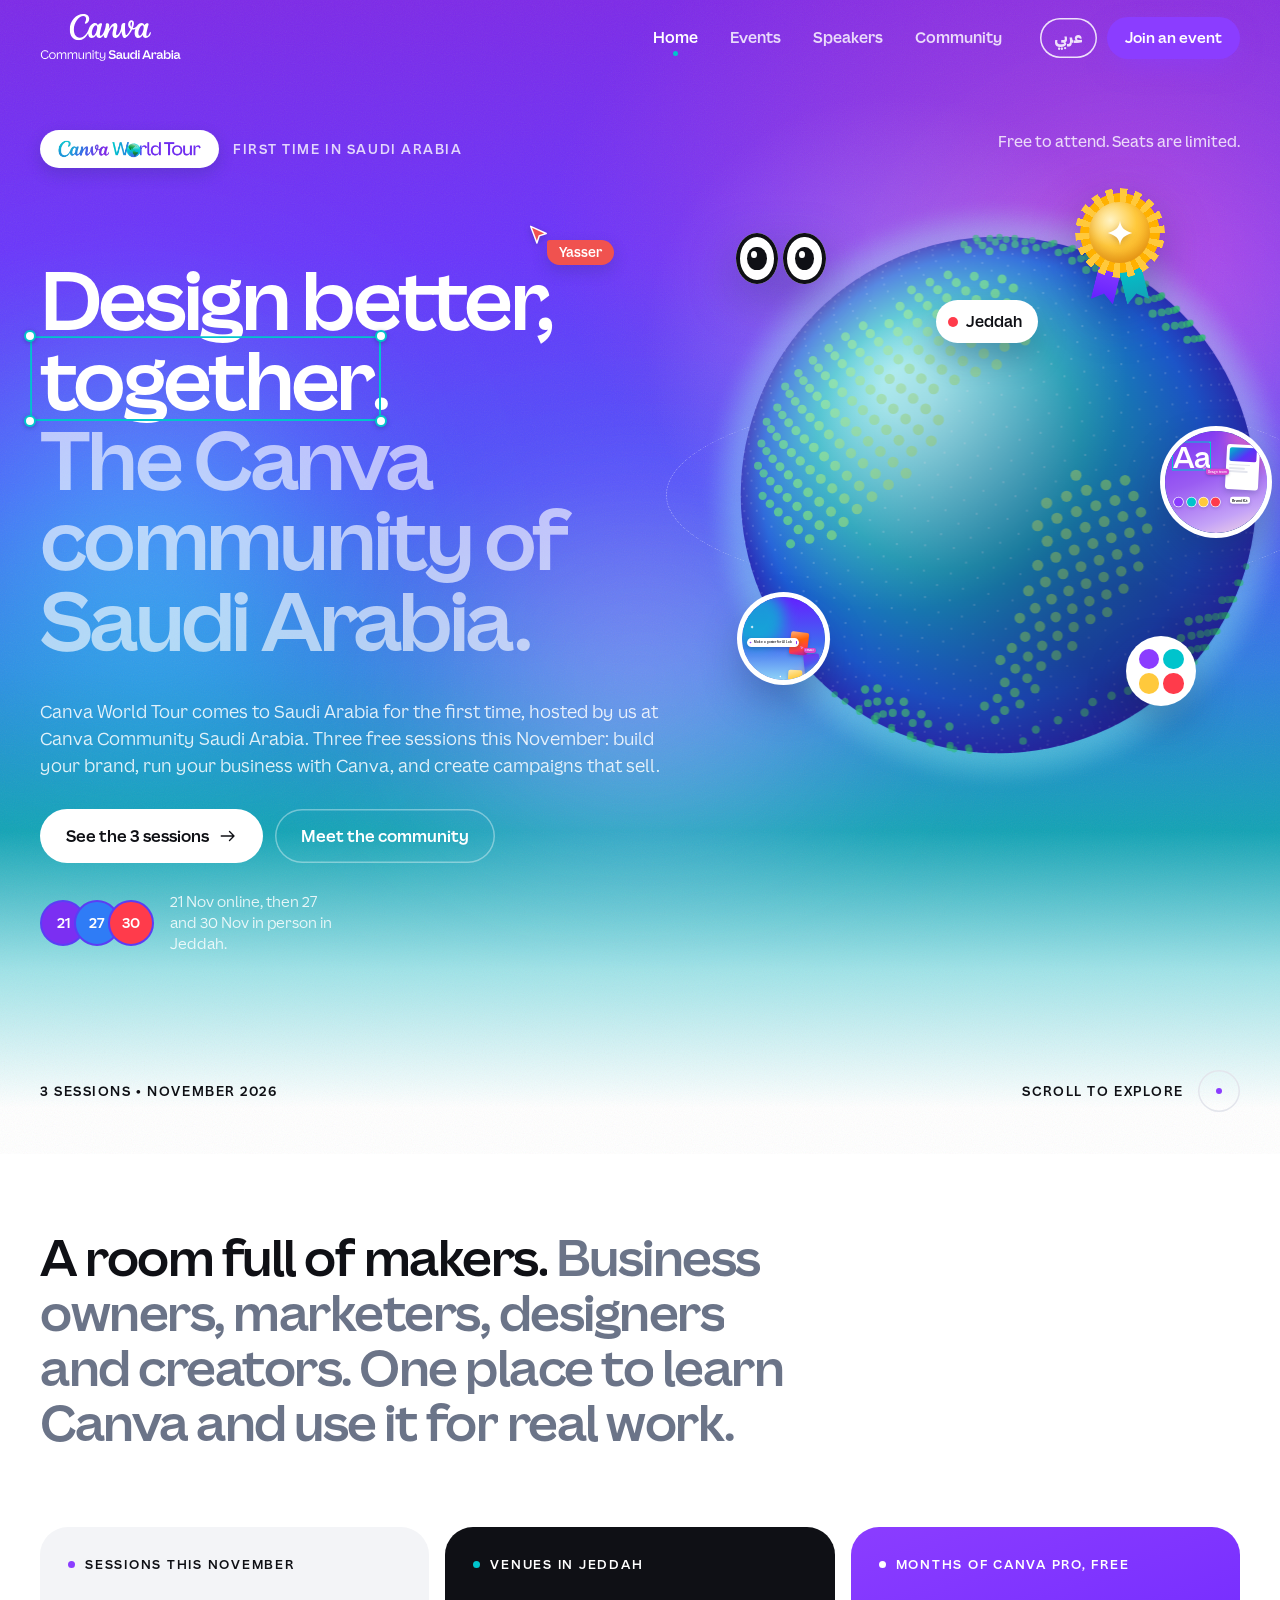
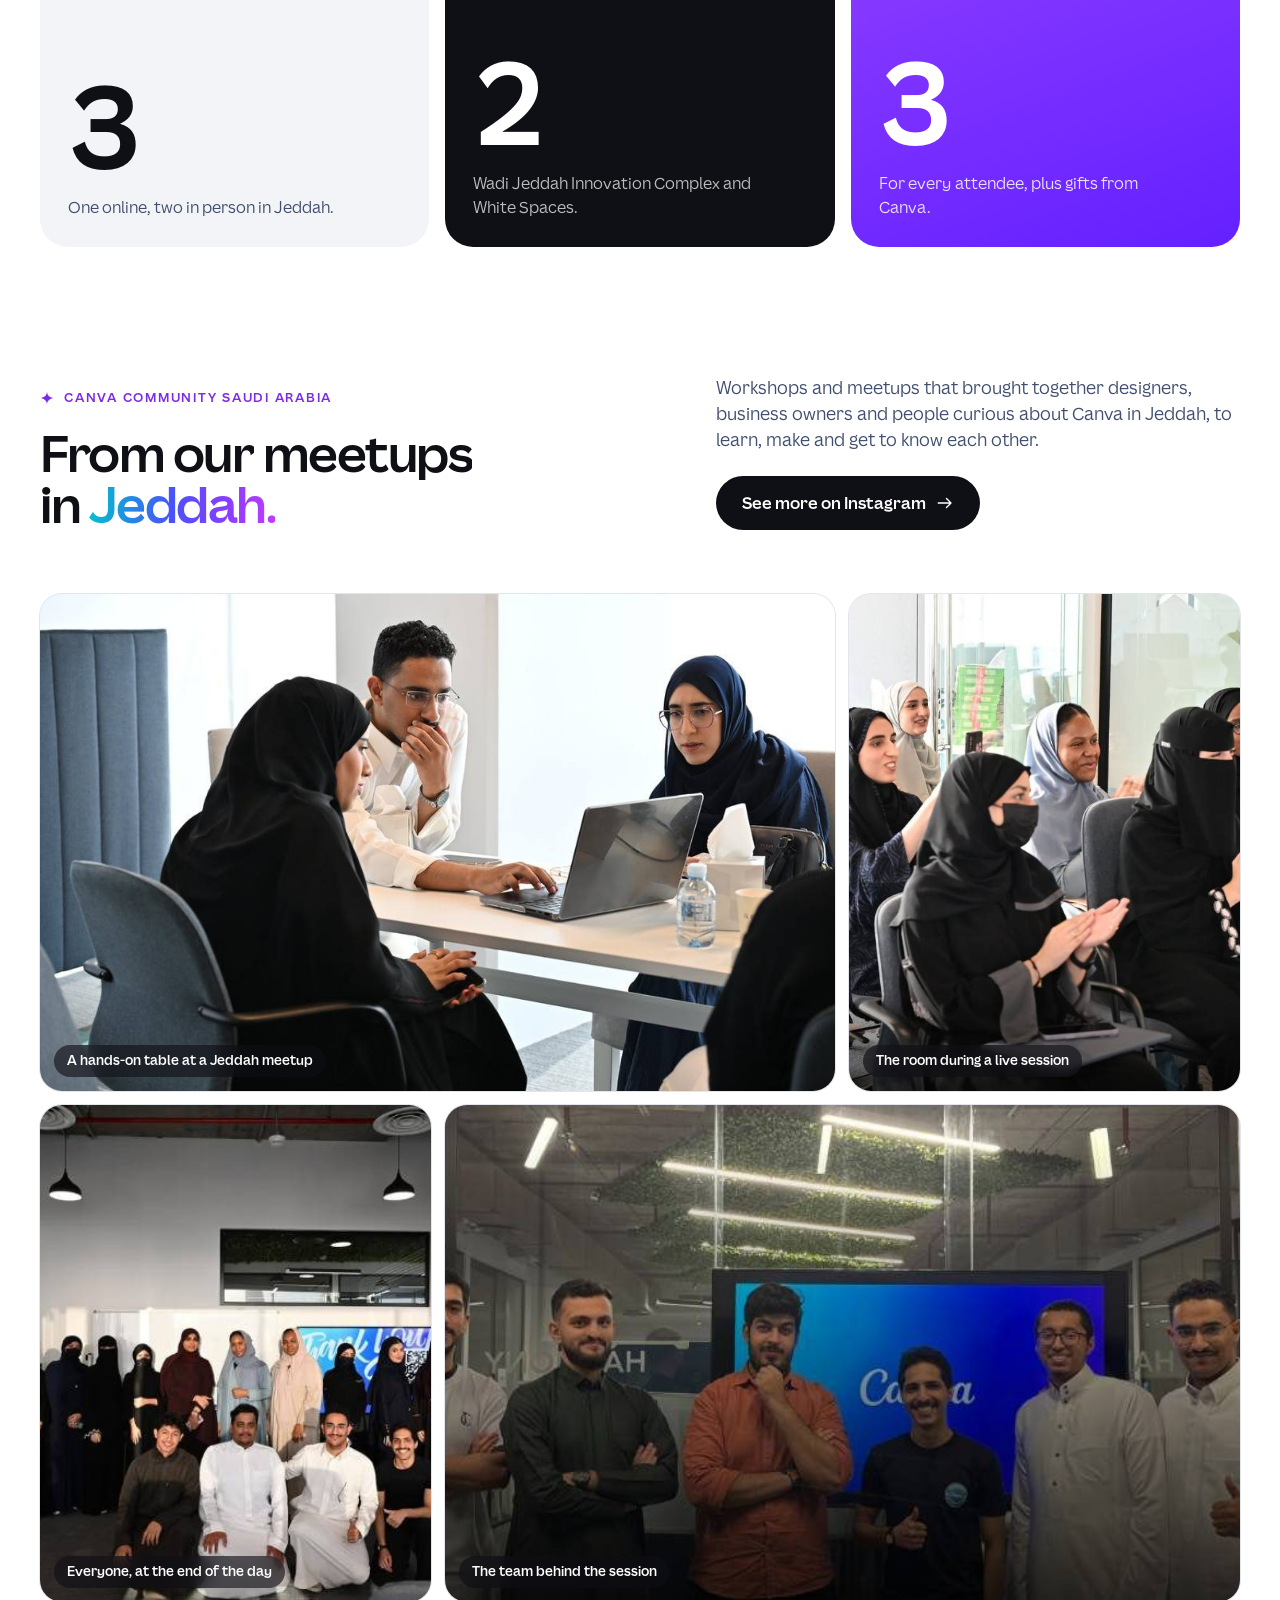
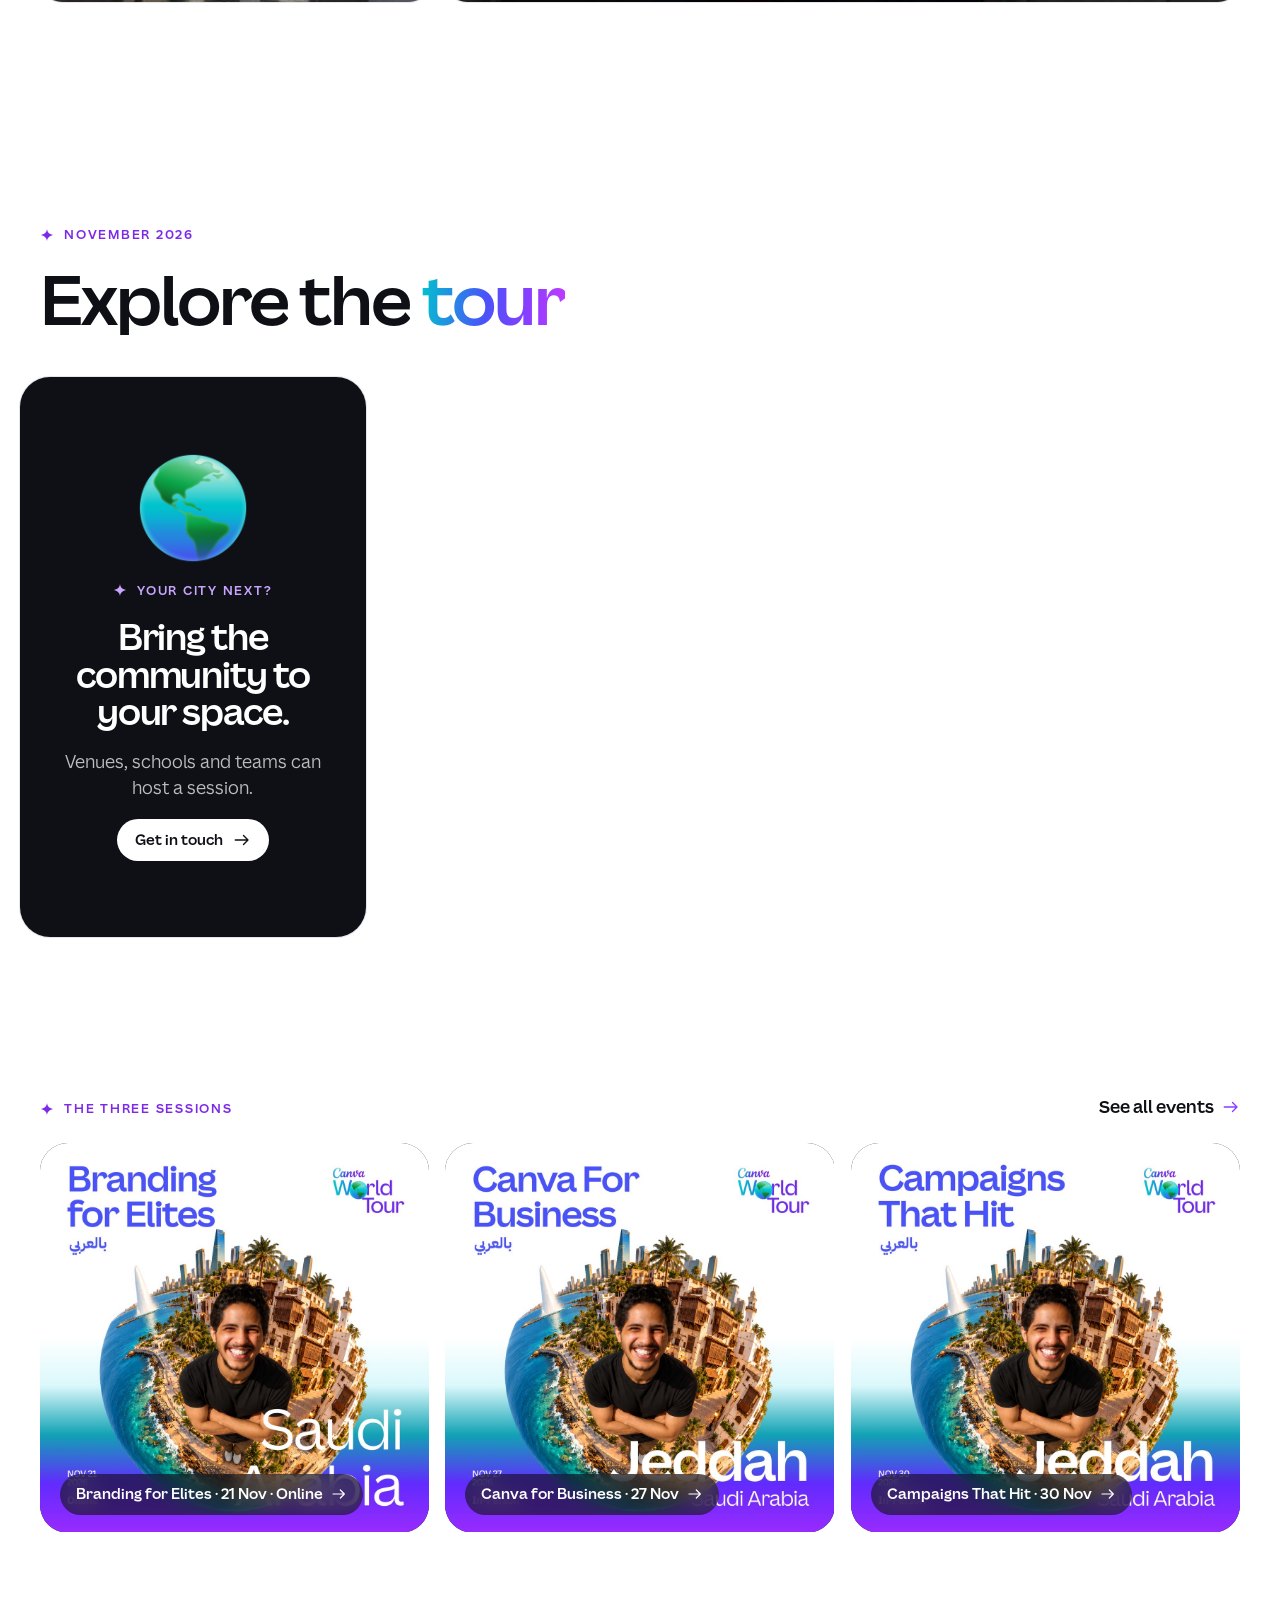
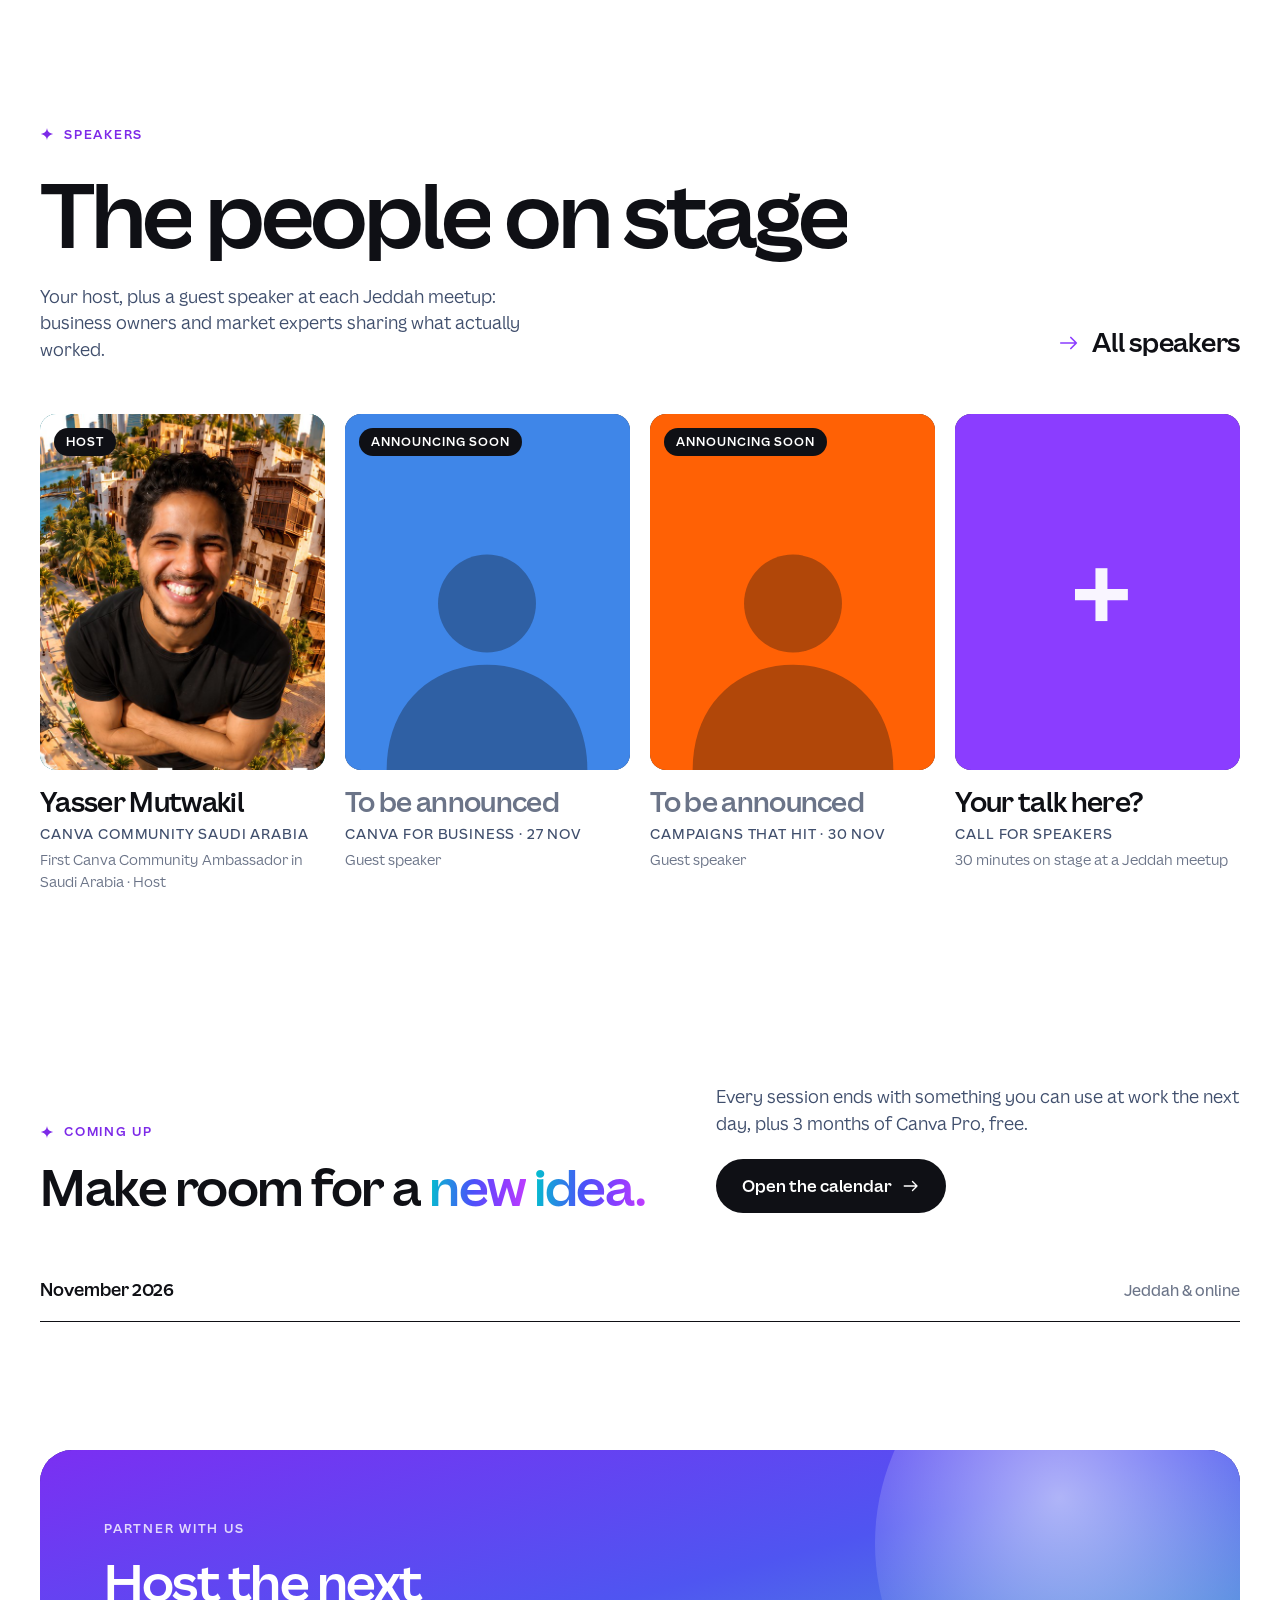
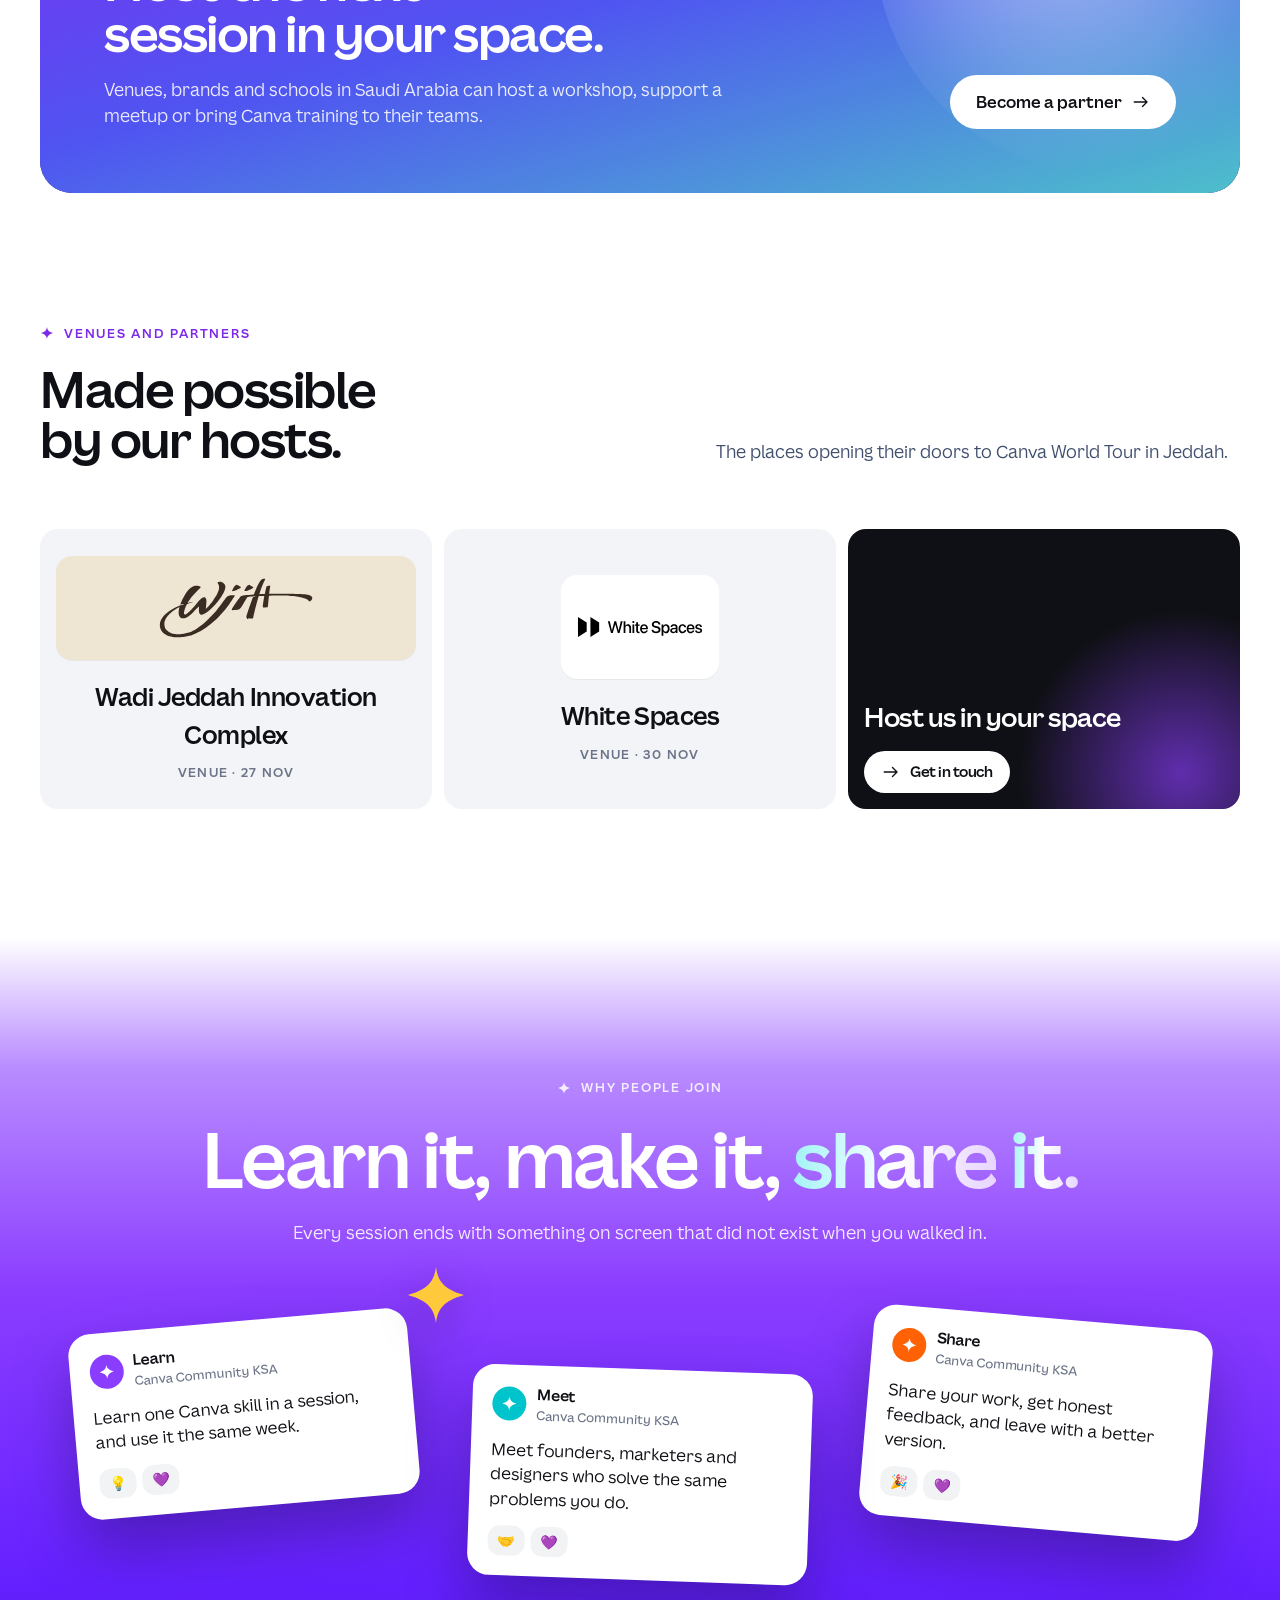
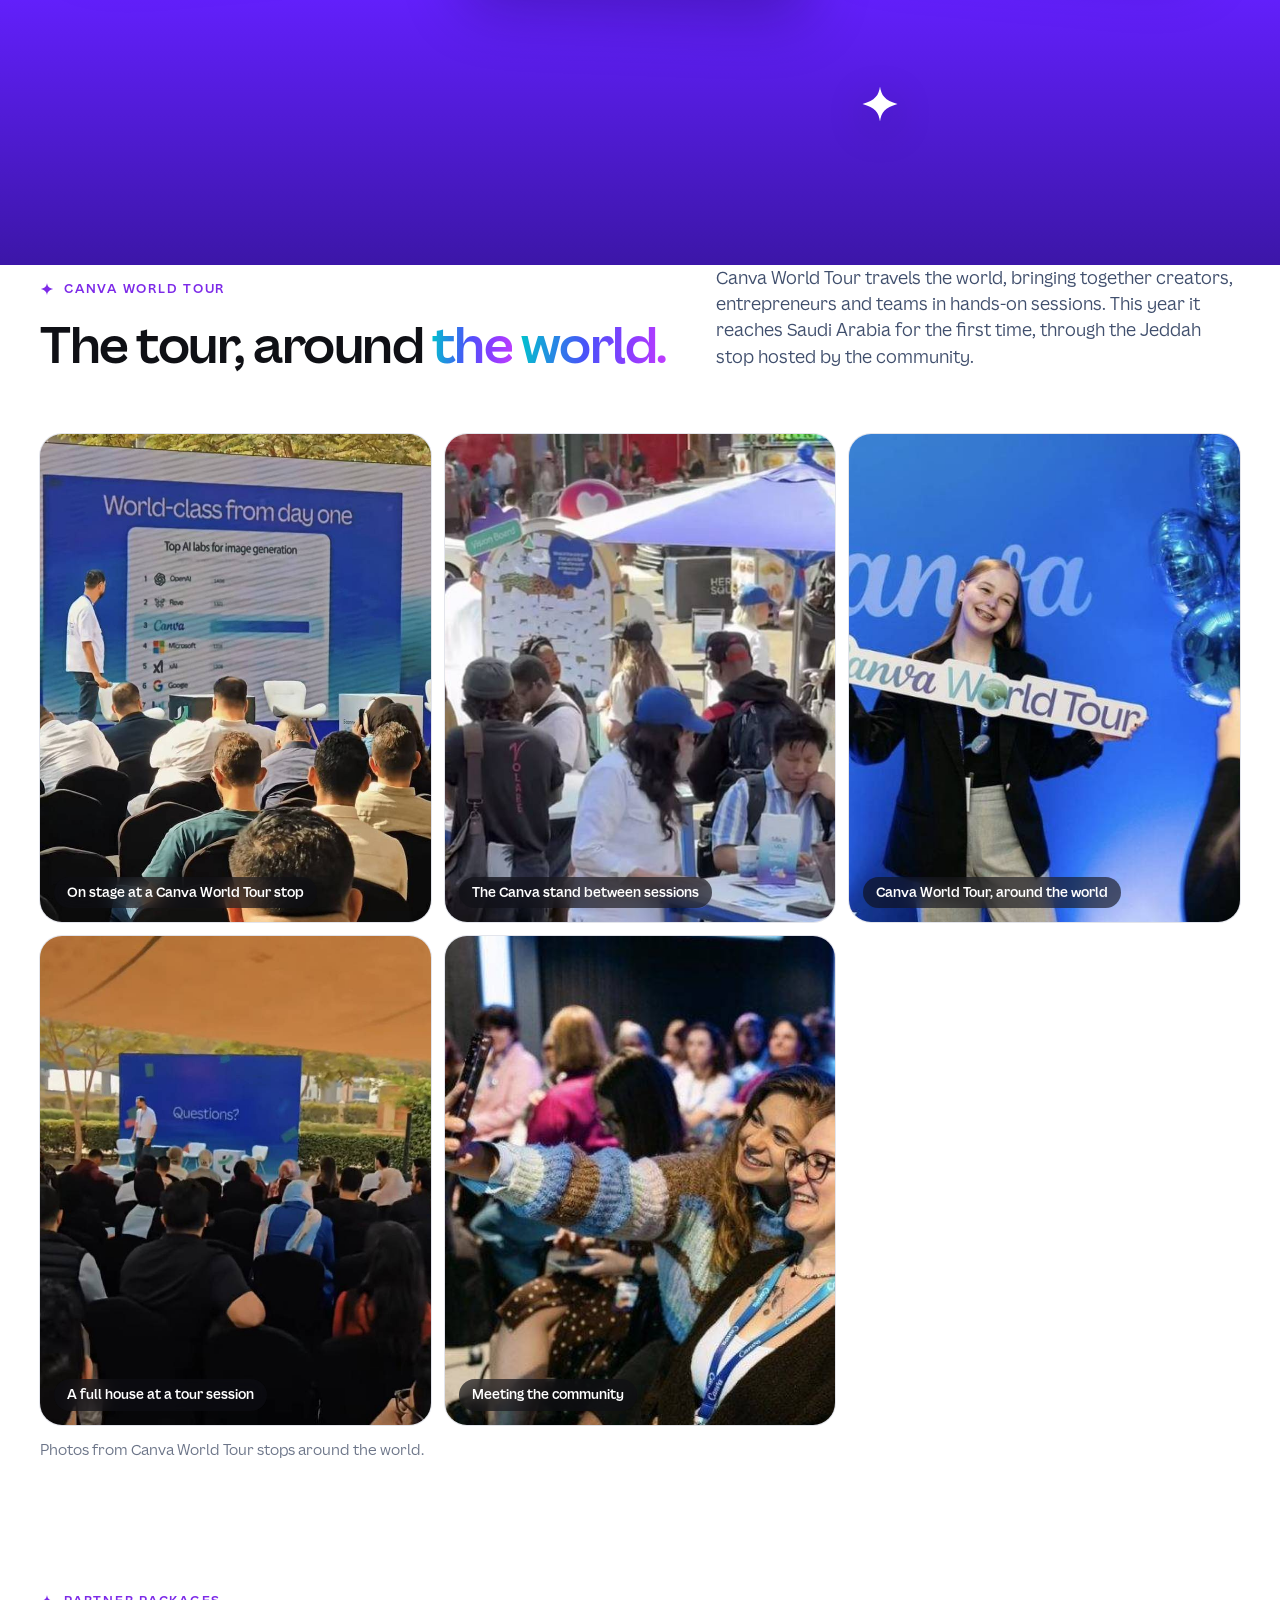
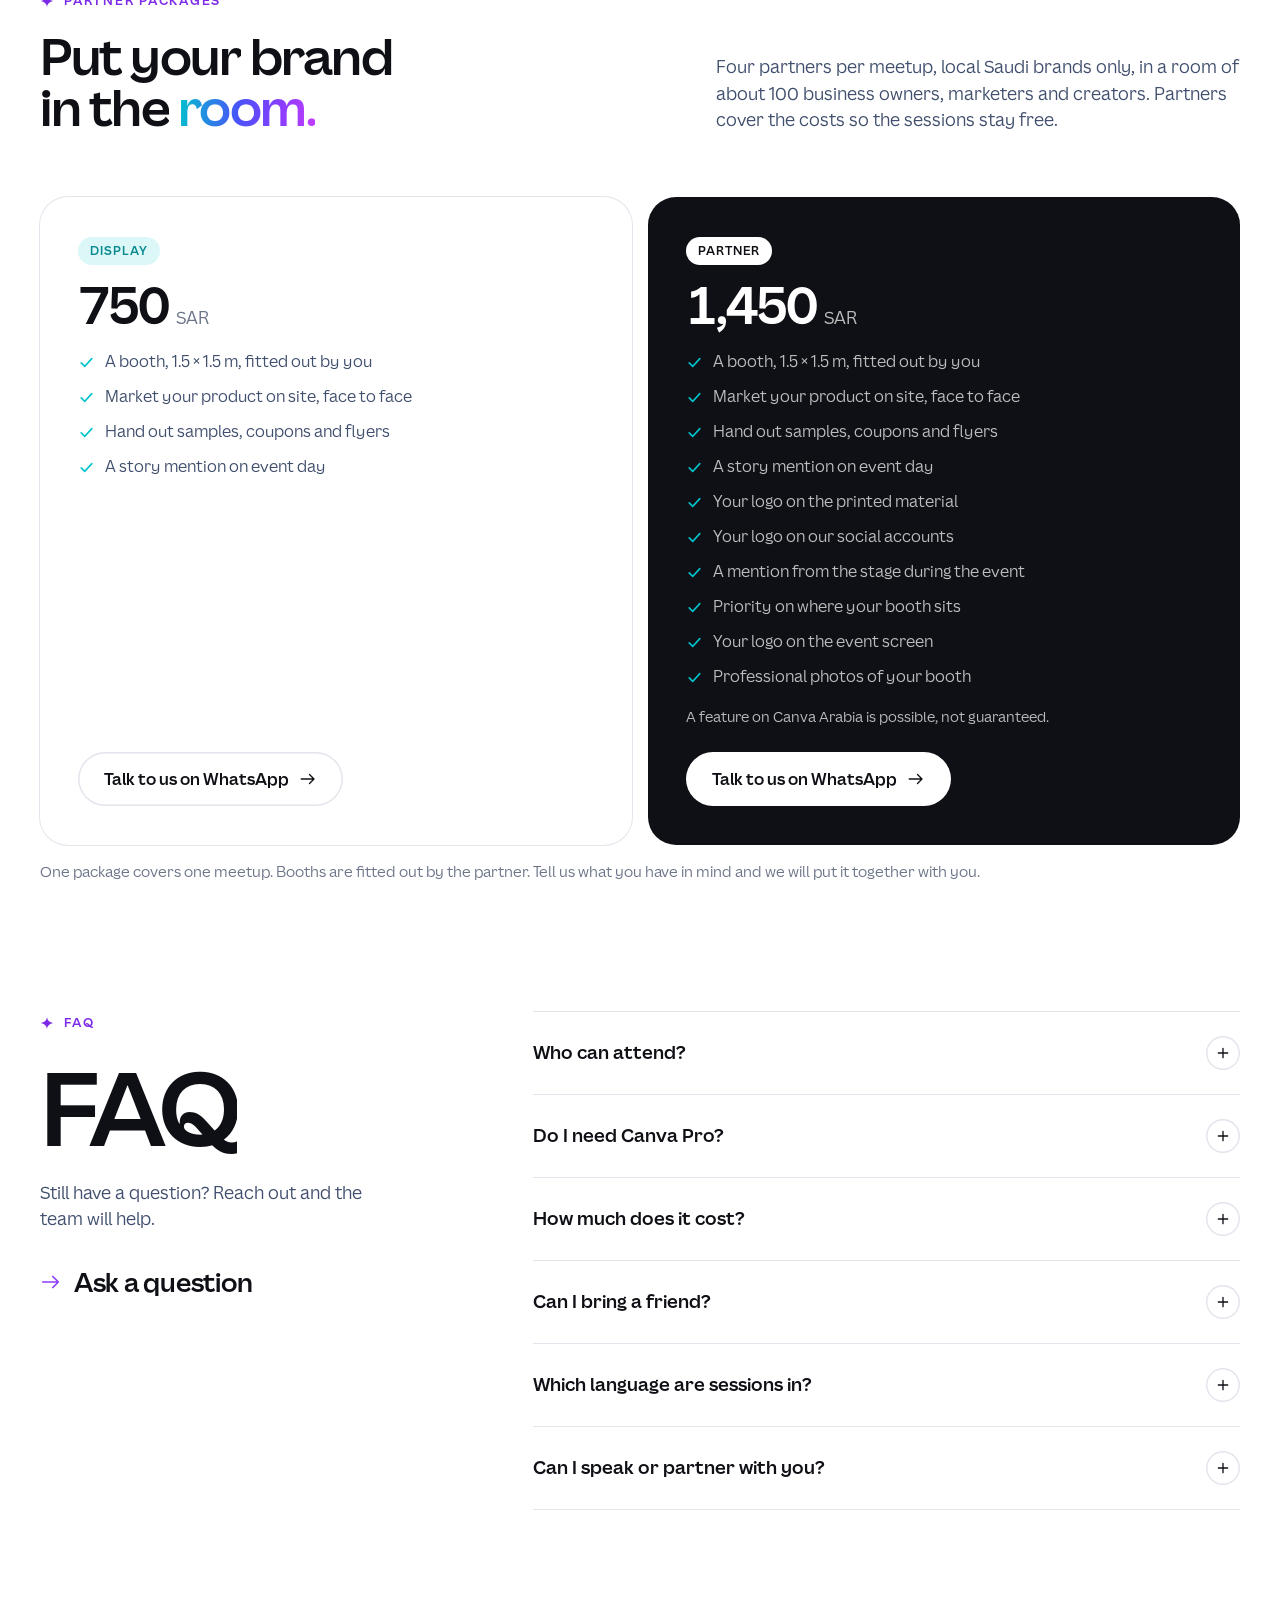
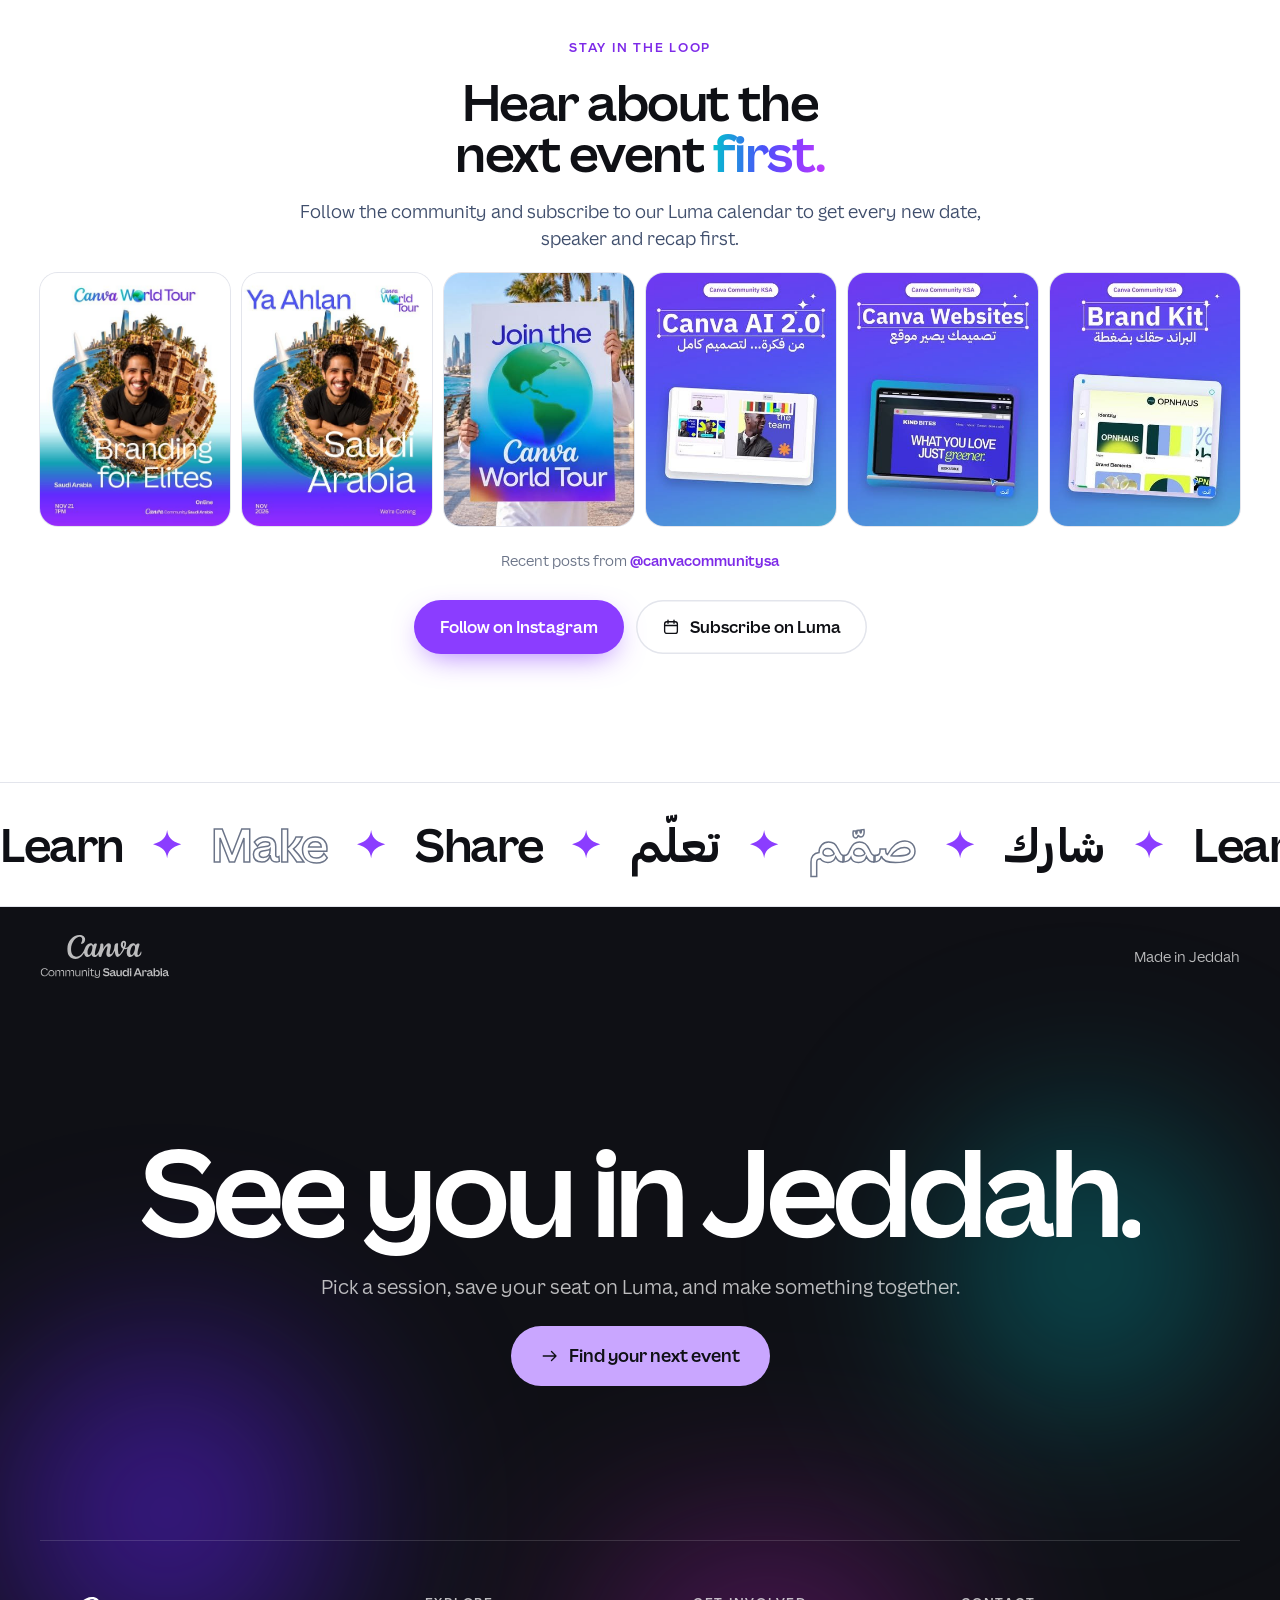
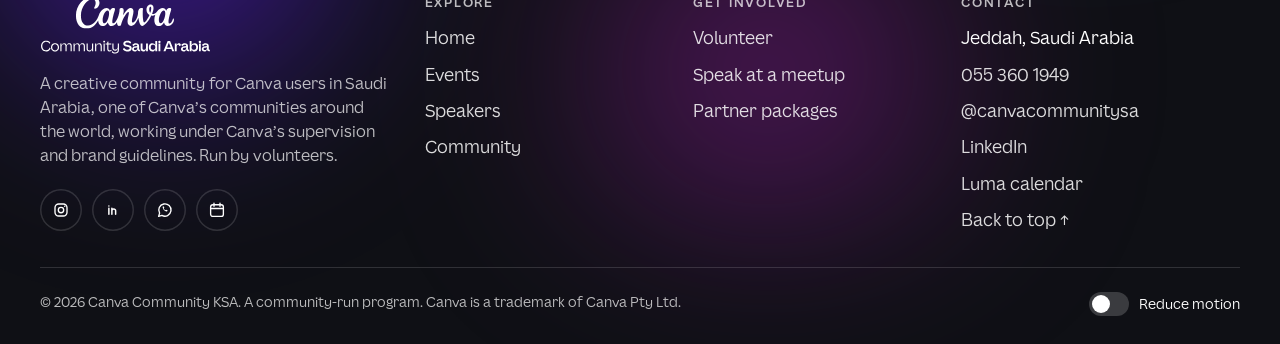
==== commit 513e670b: "Fix mobile layout and add link preview tags" ====
--- a/index.html
+++ b/index.html
@@ -1,2342 +1,2370 @@
-<!doctype html><html><head><meta charset=utf8><meta name=viewport content="width=device-width,initial-scale=1,viewport-fit=cover"><style>:root{color-scheme:light;box-sizing:border-box;padding-top:env(safe-area-inset-top,0px);padding-bottom:env(safe-area-inset-bottom,0px)}html{scroll-padding-top:env(safe-area-inset-top,0px)}body{margin:0;padding:0;font:14px -apple-system,BlinkMacSystemFont,sans-serif;background:#fff;color:#000}img{max-width:100%}[hidden]:not([hidden=until-found i]){display:none!important}</style></head><body>
-<title>Canva Community Saudi Arabia · Canva World Tour Jeddah</title>
-<meta name="description" content="Canva Community Saudi Arabia hosts Canva World Tour in Jeddah for the first time: three free sessions in November 2026. مجتمع Canva في السعودية — ثلاثة لقاءات مجانية في نوفمبر 2026.">
-<link rel="icon" href="assets/logo.png">
-<link rel="apple-touch-icon" href="assets/logo.png">
-<meta property="og:title" content="Canva Community Saudi Arabia">
-<meta property="og:description" content="Canva World Tour comes to Saudi Arabia for the first time. Three free sessions in Jeddah and online, November 2026.">
-<meta property="og:image" content="assets/event-business.jpg">
-<meta property="og:type" content="website">
-<meta name="claude:viewport-fit-sides" content="cover">
-<style>
-/* Layout: Gatherva-style long-scroll event site, Think Forward speaker/closing sections,
-   dressed in the Canva Community KSA system (Canva purple, cyan, life/electric/sky gradients). */
-:root{
-  --bg:#ffffff; --bg-soft:#f3f4f7; --surface:#ffffff; --fg:#0f1015; --fg-soft:#404f6d; --fg-mute:#6b7488;
-  --line:#e3e5ec; --purple:#8b3dff; --purple-ink:#7d2ae8; --tint:#efe5ff; --cyan:#00c4cc; --electric:#6420ff;
-  --night:#0f1015; --night-2:#1a1b24; --on-night:#ffffff; --on-night-soft:rgba(255,255,255,.72); --on-night-line:rgba(255,255,255,.14);
-  --glass:rgba(255,255,255,.78); --shadow:0 24px 48px rgba(24,44,89,.14); --shadow-tag:0 6px 16px rgba(24,44,89,.2);
-  --coral:#f0524f; --orange:#f46a1f; --magenta:#d946d0; --blue:#2f7cf6; --yellow:#ffc93c;
-  --g-life:linear-gradient(165deg,#7b2ff2 0%,#4f55f1 46%,#4dbfcb 100%);
-  --g-brand:linear-gradient(135deg,#00c4cc 0%,#7d2ae8 100%);
-  --g-update:linear-gradient(140deg,#01c3cb 0%,#1a7dd9 28%,#5a32f9 58%,#7c29e7 100%);
-  --g-electric:linear-gradient(180deg,#6420ff 0%,#3f6cf0 58%,#8fd3f7 100%);
-  --g-sky:linear-gradient(185deg,#9cc6f7 0%,#3f86e8 58%,#3a6fd8 100%);
-  --g-lilac:linear-gradient(172deg,#7b2ff2 0%,#9a5cf2 52%,#c4a2f7 100%);
-  --g-sunset:linear-gradient(160deg,#ffb07a 0%,#ff6105 38%,#ff3b4b 72%,#a11caf 100%);
-  --g-home:linear-gradient(90deg,#a6eaed 0%,#c0e2f5 25%,#cfd9f9 50%,#d1c4fb 75%,#cda6ff 100%);
-  --f-en:"Canva Sans Display",ui-sans-serif,system-ui,-apple-system,"Segoe UI",Arial,sans-serif;
-  --f-ar-d:"Canva Sans Display","Graphik Arabic",Tahoma,sans-serif;
-  --f-ar:"Canva Sans Display","Graphik Arabic",Tahoma,sans-serif;
-  --r-ui:10px; --r-card:28px; --r-photo:22px; --pill:9999px;
-  --gut:max(16px, env(safe-area-inset-left,0px)); --gut-r:max(16px, env(safe-area-inset-right,0px));
-  --ease:cubic-bezier(.22,1,.36,1); --ease-io:cubic-bezier(.65,0,.35,1);
-  --sec:clamp(84px,10vw,148px);
-}
-@media (prefers-color-scheme: dark){ :root:not([data-theme="light"]){
-  --bg:#0c0d12; --bg-soft:#15161e; --surface:#181922; --fg:#f4f5f8; --fg-soft:#b9bfce; --fg-mute:#8f97ab;
-  --line:#282a37; --purple:#a77bff; --purple-ink:#b48dff; --tint:#251b40; --night:#06070b; --night-2:#14151d;
-  --glass:rgba(12,13,18,.72); --shadow:0 24px 48px rgba(0,0,0,.45); --shadow-tag:0 6px 16px rgba(0,0,0,.4); color-scheme:dark }}
-:root[data-theme="dark"]{
-  --bg:#0c0d12; --bg-soft:#15161e; --surface:#181922; --fg:#f4f5f8; --fg-soft:#b9bfce; --fg-mute:#8f97ab;
-  --line:#282a37; --purple:#a77bff; --purple-ink:#b48dff; --tint:#251b40; --night:#06070b; --night-2:#14151d;
-  --glass:rgba(12,13,18,.72); --shadow:0 24px 48px rgba(0,0,0,.45); --shadow-tag:0 6px 16px rgba(0,0,0,.4); color-scheme:dark }
-
-*,*::before,*::after{box-sizing:border-box}
-html{-webkit-text-size-adjust:100%;overflow-x:clip}
-body{background:var(--bg);color:var(--fg);font-family:var(--f-en);font-size:17px;line-height:1.55;margin:0;overflow-x:clip;-webkit-font-smoothing:antialiased;text-rendering:optimizeLegibility}
-html[lang="ar"] body{font-family:var(--f-ar);font-size:17.5px;line-height:1.75}
-body::before{content:"";position:fixed;inset:0 0 auto;height:env(safe-area-inset-top,0px);z-index:60;background:var(--night)}
-img{max-width:100%;display:block}
-a{color:inherit;text-decoration:none}
-button{font:inherit;color:inherit;background:none;border:0;cursor:pointer;padding:0}
-:focus-visible{outline:2.5px solid var(--purple);outline-offset:3px;border-radius:6px}
-::selection{background:var(--purple);color:#fff}
-.wrap{max-width:1320px;margin-inline:auto;padding-left:var(--gut);padding-right:var(--gut)}
-@media (min-width:760px){.wrap{padding-left:max(40px, env(safe-area-inset-left,0px));padding-right:max(40px, env(safe-area-inset-right,0px))}}
-.sec{padding-block:var(--sec)}
-.ic{width:1em;height:1em;flex:none}
-[dir="rtl"] .flip{transform:scaleX(-1)}
-
-
-/* ---------- real photography ---------- */
-.art.pix{background:var(--night)}
-.art.pix img{width:100%;height:100%;object-fit:cover;object-position:50% 52%;display:block}
-.art.pix.wide img{object-position:50% 46%}
-.gal{display:grid;grid-template-columns:repeat(3,1fr);gap:14px}
-.gal figure{margin:0;position:relative;border-radius:22px;overflow:hidden;background:var(--bg-soft);box-shadow:0 0 0 1px var(--line)}
-.gal figure img{width:100%;height:100%;aspect-ratio:4/5;object-fit:cover;transition:transform 1.2s var(--ease)}
-.gal figure:hover img{transform:scale(1.05)}
-.gal .w2{grid-column:span 2}
-.gal .w2 img{aspect-ratio:8/5}
-.gal figcaption{position:absolute;inset-inline-start:14px;bottom:14px;max-width:calc(100% - 28px);background:rgba(15,16,21,.62);backdrop-filter:blur(10px);-webkit-backdrop-filter:blur(10px);color:#fff;padding:7px 13px;border-radius:var(--pill);font-size:13px;font-weight:600;line-height:1.35}
-@media (max-width:860px){.gal{grid-template-columns:repeat(2,1fr)}.gal .w2{grid-column:span 2}.gal figcaption{font-size:12px}}
-.feed{display:grid;grid-template-columns:repeat(6,1fr);gap:12px;width:100%}
-.feed a{border-radius:18px;overflow:hidden;box-shadow:0 0 0 1px var(--line);display:block;background:var(--bg-soft)}
-.feed img{width:100%;aspect-ratio:3/4;object-fit:cover;transition:transform 1s var(--ease)}
-.feed a:hover img{transform:scale(1.06)}
-@media (max-width:860px){.feed{grid-template-columns:repeat(3,1fr)}}
-/* ---------- partner packages ---------- */
-.tiers{display:grid;grid-template-columns:repeat(2,1fr);gap:16px}
-.tier{border-radius:28px;padding:clamp(26px,3vw,40px);background:var(--surface);box-shadow:0 0 0 1px var(--line);display:flex;flex-direction:column;gap:18px}
-.tier.hi{background:var(--night);color:#fff;box-shadow:none}
-.tier.hi .muted{color:var(--on-night-soft)}
-.tier.hi li{color:var(--on-night-soft)}
-.tier .pr{display:flex;align-items:baseline;gap:8px;margin-top:14px;font-family:var(--f-en);direction:ltr}
-.tier .pr b{font-size:clamp(38px,4vw,56px);font-weight:700;letter-spacing:-.04em;line-height:1}
-.tier ul{margin:0;padding:0;list-style:none;display:flex;flex-direction:column;gap:11px}
-.tier li{display:flex;gap:10px;align-items:flex-start;font-size:15.5px;color:var(--fg-soft)}
-.tier li .ic{color:var(--cyan);margin-top:5px;width:17px;height:17px}
-.tier .ft{margin-top:auto;padding-top:6px}
-@media (max-width:860px){.tiers{grid-template-columns:1fr}}
-/* ---------- contact rail ---------- */
-.reach{display:grid;grid-template-columns:repeat(3,1fr);gap:14px;margin-top:28px;width:100%}
-.reach a{display:flex;align-items:center;gap:14px;padding:20px 22px;border-radius:22px;background:var(--bg-soft);text-align:start;transition:transform .5s var(--ease),background .4s}
-.reach a:hover{transform:translateY(-4px);background:var(--tint)}
-.reach .ic,.reach svg{width:22px;height:22px;flex:none;color:var(--purple)}
-.reach b{display:block;font-size:16px;font-weight:650;letter-spacing:-.01em}
-.reach small{display:block;color:var(--fg-mute);font-size:13.5px;direction:ltr;text-align:start}
-@media (max-width:760px){.reach{grid-template-columns:1fr}}
-
-/* ---------- type ---------- */
-h1,h2,h3,h4{margin:0;font-weight:700;letter-spacing:-.03em;line-height:1.02;text-wrap:balance}
-html[lang="ar"] :is(h1,h2,h3,h4,.d){font-family:var(--f-ar-d);letter-spacing:0;line-height:1.3;font-weight:600}
-p{margin:0}
-.display{font-size:clamp(46px,7.6vw,112px);letter-spacing:-.045em;line-height:.98}
-html[lang="ar"] .display{font-size:clamp(40px,6.4vw,94px);line-height:1.25}
-.h2{font-size:clamp(38px,5.4vw,76px)}
-html[lang="ar"] .h2{font-size:clamp(32px,4.6vw,64px)}
-.h2-mid{font-size:clamp(32px,3.9vw,54px)}
-html[lang="ar"] .h2-mid{font-size:clamp(28px,3.4vw,46px)}
-.lede{font-size:clamp(17px,1.35vw,20px);color:var(--fg-soft);max-width:58ch;text-wrap:pretty}
-.muted{color:var(--fg-mute)}
-.eyebrow{display:inline-flex;align-items:center;gap:10px;font-size:12.5px;font-weight:700;letter-spacing:.14em;text-transform:uppercase;color:var(--purple-ink)}
-html[lang="ar"] .eyebrow{letter-spacing:0;font-size:14px;text-transform:none;font-weight:600}
-.eyebrow .spk{width:14px;height:14px}
-.tag{display:inline-flex;align-items:center;gap:6px;height:28px;padding:0 12px;border-radius:var(--pill);font-size:12px;font-weight:700;letter-spacing:.08em;text-transform:uppercase;background:var(--tint);color:var(--purple-ink);white-space:nowrap}
-html[lang="ar"] .tag{letter-spacing:0;font-size:13px;text-transform:none}
-.tag.cy{background:rgba(0,196,204,.14);color:#0b8a90}
-.tag.or{background:rgba(255,97,5,.13);color:#c24a00}
-.tag.dk{background:var(--night);color:#fff}
-:root:not([data-theme="light"]) .tag.cy{color:#0b8a90}
-@media (prefers-color-scheme: dark){:root:not([data-theme="light"]) .tag.cy{color:#5fe3e8} :root:not([data-theme="light"]) .tag.or{color:#ffa06a}}
-:root[data-theme="dark"] .tag.cy{color:#5fe3e8} :root[data-theme="dark"] .tag.or{color:#ffa06a}
-.tnum{font-variant-numeric:tabular-nums}
-
-/* ---------- buttons ---------- */
-.btn{position:relative;display:inline-flex;align-items:center;justify-content:center;gap:10px;height:54px;padding:0 26px;border-radius:var(--pill);font-weight:650;font-size:16px;white-space:nowrap;transition:background .35s var(--ease),color .35s var(--ease),box-shadow .35s var(--ease),transform .5s var(--ease);will-change:transform;isolation:isolate;overflow:hidden}
-.btn .ic{width:18px;height:18px;transition:transform .45s var(--ease)}
-.btn:hover .ic.arr{transform:translateX(4px)}
-[dir="rtl"] .btn:hover .ic.arr{transform:scaleX(-1) translateX(4px)}
-.btn-primary{background:var(--purple);color:#fff;box-shadow:0 10px 30px -10px rgba(139,61,255,.75)}
-.btn-primary::before{content:"";position:absolute;inset:0;background:var(--g-brand);opacity:0;transition:opacity .45s var(--ease);z-index:-1}
-.btn-primary:hover::before{opacity:1}
-.btn-light{background:#fff;color:#0f1015}
-.btn-light:hover{box-shadow:0 12px 30px -10px rgba(255,255,255,.6)}
-.btn-ghost{color:#fff;box-shadow:inset 0 0 0 1.5px rgba(255,255,255,.38)}
-.btn-ghost:hover{box-shadow:inset 0 0 0 1.5px #fff;background:rgba(255,255,255,.08)}
-.btn-dark{background:var(--fg);color:var(--bg)}
-.btn-dark:hover{background:var(--purple);color:#fff}
-.btn-line{box-shadow:inset 0 0 0 1.5px var(--line);color:var(--fg)}
-.btn-line:hover{box-shadow:inset 0 0 0 1.5px var(--fg)}
-.btn-sm{height:42px;padding:0 18px;font-size:14.5px}
-.link-u{display:inline-flex;align-items:center;gap:8px;font-weight:650;color:var(--fg);background:linear-gradient(currentColor,currentColor) 0 100%/0 1.5px no-repeat;padding-bottom:3px;transition:background-size .5s var(--ease)}
-[dir="rtl"] .link-u{background-position:100% 100%}
-.link-u:hover{background-size:100% 1.5px}
-.link-u .ic{width:18px;height:18px;color:var(--purple)}
-.link-big{display:inline-flex;align-items:center;gap:12px;font-size:clamp(20px,2vw,26px);font-weight:650;letter-spacing:-.01em}
-.link-big .ic{color:var(--purple);width:22px;height:22px;transition:transform .45s var(--ease)}
-.link-big:hover .ic{transform:translateX(5px)}
-[dir="rtl"] .link-big:hover .ic{transform:scaleX(-1) translateX(5px)}
-
-/* ---------- nav ---------- */
-.nav{position:fixed;top:0;left:0;right:0;z-index:50;padding-top:env(safe-area-inset-top,0px);transition:transform .6s var(--ease),background .4s,box-shadow .4s,color .4s;color:#fff}
-.nav-in{height:76px;display:flex;align-items:center;gap:24px}
-.nav.solid{background:var(--glass);backdrop-filter:saturate(1.6) blur(18px);-webkit-backdrop-filter:saturate(1.6) blur(18px);color:var(--fg);box-shadow:0 1px 0 var(--line)}
-.nav.hide{transform:translateY(-110%)}
-.lockup{display:inline-flex;align-items:center;gap:10px;font-family:var(--f-en);font-size:19px;letter-spacing:-.02em;white-space:nowrap;direction:ltr}
-.lockup b{font-weight:800}
-.lockup span{font-weight:500;opacity:.92}
-.lockup .mk{width:30px;height:30px;border-radius:50%;background:var(--g-brand);display:grid;place-items:center;flex:none;box-shadow:inset 0 0 0 2px rgba(255,255,255,.25)}
-.lockup .mk svg{width:16px;height:16px;color:#fff}
-.nav-links{display:flex;gap:4px;margin-inline-start:auto}
-.nav-links a{position:relative;padding:9px 14px;border-radius:var(--pill);font-size:15px;font-weight:550;opacity:.82;transition:opacity .3s,background .3s}
-.nav-links a:hover{opacity:1;background:rgba(127,127,160,.14)}
-.nav-links a.on{opacity:1}
-.nav-links a.on::after{content:"";position:absolute;left:50%;bottom:3px;width:5px;height:5px;margin-left:-2.5px;border-radius:50%;background:var(--cyan)}
-.nav-tools{display:flex;align-items:center;gap:10px}
-.lang{height:40px;min-width:52px;padding:0 14px;border-radius:var(--pill);font-weight:650;font-size:14px;box-shadow:inset 0 0 0 1.5px currentColor;opacity:.85;transition:opacity .3s,background .3s}
-.lang:hover{opacity:1;background:rgba(127,127,160,.14)}
-.lang .ar{font-family:var(--f-ar);font-size:15px}
-.burger{display:none;width:44px;height:44px;border-radius:50%;place-items:center;box-shadow:inset 0 0 0 1.5px currentColor}
-.burger svg{width:20px;height:20px}
-@media (max-width:920px){.nav-links,.nav-cta{display:none}.burger{display:grid}.nav-tools{margin-inline-start:auto}}
-@media (max-width:480px){.nav-in{gap:10px;height:66px}.lockup{font-size:16px;gap:8px}.lockup .mk{width:26px;height:26px}.lang{min-width:44px;padding:0 10px;height:38px}.burger{width:40px;height:40px}}
-.menu{position:fixed;inset:0;z-index:70;background:var(--night);color:#fff;display:flex;flex-direction:column;padding:calc(env(safe-area-inset-top,0px) + 18px) var(--gut-r) calc(env(safe-area-inset-bottom,0px) + 28px) var(--gut);clip-path:circle(0% at calc(100% - 40px) 40px);transition:clip-path .8s var(--ease-io);overflow:hidden}
-[dir="rtl"] .menu{clip-path:circle(0% at 40px 40px)}
-.menu.open{clip-path:circle(150% at calc(100% - 40px) 40px)}
-[dir="rtl"] .menu.open{clip-path:circle(150% at 40px 40px)}
-.menu::before{content:"";position:absolute;inset:auto -20% -30% -20%;height:70%;background:radial-gradient(50% 50% at 50% 50%,rgba(100,32,255,.65),transparent 70%),radial-gradient(40% 40% at 80% 60%,rgba(0,196,204,.45),transparent 70%);filter:blur(30px);pointer-events:none}
-.menu-top{display:flex;align-items:center;justify-content:space-between;height:58px;position:relative}
-.menu-links{display:flex;flex-direction:column;gap:4px;margin-top:6vh;position:relative}
-.menu-links a{font-size:clamp(40px,11vw,64px);font-weight:700;letter-spacing:-.035em;line-height:1.15;opacity:0;transform:translateY(30px);transition:opacity .6s var(--ease),transform .7s var(--ease)}
-html[lang="ar"] .menu-links a{font-family:var(--f-ar-d);letter-spacing:0;font-weight:600;line-height:1.5}
-.menu.open .menu-links a{opacity:1;transform:none}
-.menu-foot{margin-top:auto;position:relative;display:flex;flex-wrap:wrap;gap:12px}
-
-/* ---------- progress + curtain + toast ---------- */
-.progress{position:fixed;top:env(safe-area-inset-top,0px);left:0;height:3px;width:100%;transform-origin:0 50%;transform:scaleX(0);background:var(--g-update);z-index:61;pointer-events:none}
-[dir="rtl"] .progress{transform-origin:100% 50%}
-.curtain{position:fixed;inset:0;z-index:80;pointer-events:none;transform:translateY(100%);visibility:hidden;background:var(--night);display:grid;place-items:center}
-.curtain::before{content:"";position:absolute;inset:0;background:var(--g-update);opacity:.95}
-.curtain .lockup{position:relative;color:#fff;font-size:26px;opacity:0;transition:opacity .3s}
-.curtain.in,.curtain.out{visibility:visible}
-.curtain.in{transform:translateY(0);transition:transform .55s var(--ease-io)}
-.curtain.in .lockup{opacity:1;transition-delay:.25s}
-.curtain.out{transform:translateY(-100%);transition:transform .7s var(--ease-io)}
-.toast{position:fixed;left:50%;bottom:calc(env(safe-area-inset-bottom,0px) + 24px);z-index:90;transform:translate(-50%,140%);visibility:hidden;background:var(--night);color:#fff;padding:14px 20px;border-radius:16px;box-shadow:var(--shadow);font-weight:550;font-size:15px;display:flex;gap:10px;align-items:center;max-width:calc(100vw - 32px);transition:transform .6s var(--ease)}
-.toast.show{transform:translate(-50%,0);visibility:visible}
-.toast .spk{width:18px;height:18px;color:var(--yellow);flex:none}
-
-/* ---------- reveal ---------- */
-.mo .rv{opacity:0;transform:translateY(34px);transition:opacity 1s var(--ease),transform 1.1s var(--ease);transition-delay:var(--d,0s)}
-.mo .rv.in{opacity:1;transform:none}
-.mo .rv-scale{opacity:0;transform:scale(.94);transition:opacity 1s var(--ease),transform 1.3s var(--ease);transition-delay:var(--d,0s)}
-.mo .rv-scale.in{opacity:1;transform:none}
-.mo [data-split] .w{display:inline-block;overflow:hidden;vertical-align:top;padding-bottom:.08em;margin-bottom:-.08em}
-.mo [data-split] .w>span{display:inline-block;transform:translateY(105%);transition:transform 1.1s var(--ease);transition-delay:calc(var(--i)*55ms + var(--d,0s))}
-.mo [data-split].in .w>span{transform:none}
-html[lang="ar"].mo [data-split] .w{padding-bottom:.25em;margin-bottom:-.25em;padding-top:.1em}
-
-/* ---------- editor layer (cursor, selection, sparkle) ---------- */
-.sel{position:relative;display:inline-block;white-space:nowrap}
-.sel::before{content:"";position:absolute;inset:-.02em -.12em -.04em;border:2px solid var(--cyan);border-radius:4px;pointer-events:none;transform-origin:left center;animation:selIn 1.2s var(--ease) .9s both}
-.sel i{position:absolute;width:12px;height:12px;background:#fff;border:2px solid var(--cyan);border-radius:50%;box-shadow:0 1px 4px rgba(24,44,89,.35);animation:pop .5s var(--ease) 1.6s both}
-.sel i:nth-of-type(1){left:-.12em;top:-.02em;translate:-50% -50%}.sel i:nth-of-type(2){right:-.12em;top:-.02em;translate:50% -50%}
-.sel i:nth-of-type(3){left:-.12em;bottom:-.04em;translate:-50% 50%}.sel i:nth-of-type(4){right:-.12em;bottom:-.04em;translate:50% 50%}
-@keyframes selIn{from{clip-path:inset(0 100% 0 0)}to{clip-path:inset(0 0 0 0)}}
-@keyframes pop{from{transform:scale(0)}to{transform:scale(1)}}
-.cur{position:absolute;display:flex;align-items:flex-start;gap:0;pointer-events:none;z-index:3;white-space:nowrap;letter-spacing:0;line-height:1.2;font-weight:700}
-.cur svg{width:22px;height:22px;filter:drop-shadow(0 2px 3px rgba(24,44,89,.3))}
-.cur b{margin-top:16px;margin-inline-start:-2px;padding:5px 12px;border-radius:14px;border-start-start-radius:3px;font-size:13px;font-weight:700;color:#fff;box-shadow:var(--shadow-tag);font-family:var(--f-en)}
-html[lang="ar"] .cur b{font-family:var(--f-ar)}
-[dir="rtl"] .cur svg{transform:scaleX(-1)}
-.caret{display:inline-block;width:3px;height:1em;margin-inline-start:3px;vertical-align:-.12em;background:var(--purple);animation:blink 1s steps(1) infinite}
-@keyframes blink{50%{opacity:0}}
-.spk{color:currentColor}
-@keyframes floaty{0%,100%{transform:translateY(0)}50%{transform:translateY(-10px)}}
-@keyframes spin{to{transform:rotate(360deg)}}
-
-/* ---------- hero ---------- */
-.hero{position:relative;color:#fff;padding-top:calc(env(safe-area-inset-top,0px) + 140px);overflow:hidden;isolation:isolate}
-.hero-bg{position:absolute;inset:0;z-index:-1;background:linear-gradient(180deg,#0f1015 0%,#170c3a 20%,#3c16a8 38%,#6420ff 52%,#8b3dff 62%,#b98cff 74%,var(--bg) 92%)}
-.blob{position:absolute;border-radius:50%;filter:blur(70px);opacity:.75;mix-blend-mode:screen;will-change:transform}
-.blob.b1{width:46vw;height:46vw;left:-12vw;top:22%;background:radial-gradient(circle,#00c4cc 0%,transparent 65%);animation:drift1 18s ease-in-out infinite}
-.blob.b2{width:40vw;height:40vw;right:-10vw;top:8%;background:radial-gradient(circle,#ff3b9a 0%,transparent 62%);opacity:.45;animation:drift2 22s ease-in-out infinite}
-.blob.b3{width:60vw;height:30vw;left:20vw;top:42%;background:radial-gradient(circle,#4f55f1 0%,transparent 65%);animation:drift1 26s ease-in-out infinite reverse}
-@keyframes drift1{0%,100%{transform:translate(0,0) scale(1)}50%{transform:translate(8vw,-4vw) scale(1.15)}}
-@keyframes drift2{0%,100%{transform:translate(0,0)}50%{transform:translate(-6vw,6vw)}}
-.grain{position:absolute;inset:0;z-index:-1;opacity:.08;background-image:url("data:image/svg+xml,%3Csvg xmlns='http://www.w3.org/2000/svg' width='140' height='140'%3E%3Cfilter id='n'%3E%3CfeTurbulence type='fractalNoise' baseFrequency='.9' numOctaves='2' stitchTiles='stitch'/%3E%3C/filter%3E%3Crect width='100%25' height='100%25' filter='url(%23n)'/%3E%3C/svg%3E");pointer-events:none}
-.hero-meta{display:flex;justify-content:space-between;gap:24px;font-size:13px;font-weight:700;letter-spacing:.12em;text-transform:uppercase;color:rgba(255,255,255,.8)}
-html[lang="ar"] .hero-meta{letter-spacing:0;text-transform:none;font-size:14.5px;font-weight:500}
-.hero-meta .r{text-align:end;max-width:24ch;letter-spacing:0;text-transform:none;font-weight:500;font-size:15px}
-.hero h1{margin-top:clamp(56px,9vw,120px);max-width:15ch;position:relative}
-html[lang="ar"] .hero h1{max-width:16ch}
-.hero h1 .mute{color:rgba(255,255,255,.55)}
-.hero .cur.c1{top:-34px;inset-inline-end:8%;animation:glide 2.2s var(--ease) 1.1s both, floaty 5s ease-in-out 3.3s infinite}
-@keyframes glide{from{opacity:0;transform:translate(120px,-60px)}to{opacity:1;transform:none}}
-.hero-row{display:flex;flex-wrap:wrap;align-items:flex-end;justify-content:space-between;gap:36px;margin-top:40px}
-.hero-row .lede{color:rgba(255,255,255,.86)}
-.ctas{display:flex;flex-wrap:wrap;gap:12px;margin-top:30px}
-.avs{display:flex;align-items:center;gap:16px;max-width:300px}
-.avs .st{display:flex;flex:none}
-.avs .st span{width:46px;height:46px;border-radius:50%;margin-inline-start:-12px;border:2.5px solid #2b1477;display:grid;place-items:center;font-weight:700;font-size:15px;color:#fff}
-.avs .st span:first-child{margin-inline-start:0}
-.avs p{font-size:14.5px;color:rgba(255,255,255,.85);line-height:1.45}
-.strip{display:grid;grid-template-columns:1fr auto 1fr;align-items:center;gap:24px;margin-top:clamp(70px,9vw,120px);padding-bottom:42px;color:var(--fg)}
-.strip .l{font-size:13px;font-weight:700;letter-spacing:.12em;text-transform:uppercase}
-html[lang="ar"] .strip .l{letter-spacing:0;text-transform:none;font-size:14.5px}
-.strip .thumbs{display:flex;gap:10px}
-.strip .thumbs a{width:clamp(84px,10vw,150px);aspect-ratio:4/3;border-radius:14px;overflow:hidden;transition:transform .6s var(--ease)}
-.strip .thumbs a:hover{transform:translateY(-6px) rotate(-1.5deg)}
-.strip .scr{justify-self:end;display:flex;align-items:center;gap:14px;font-size:13px;font-weight:700;letter-spacing:.12em;text-transform:uppercase}
-html[lang="ar"] .strip .scr{letter-spacing:0;text-transform:none;font-size:14.5px}
-.strip .scr span.o{width:42px;height:42px;border-radius:50%;box-shadow:inset 0 0 0 1.5px var(--line);display:grid;place-items:center;position:relative}
-.strip .scr span.o::after{content:"";width:6px;height:6px;border-radius:50%;background:var(--purple);animation:dot 1.8s var(--ease) infinite}
-@keyframes dot{0%{transform:translateY(-8px);opacity:0}40%{opacity:1}100%{transform:translateY(8px);opacity:0}}
-@media (max-width:760px){.strip{grid-template-columns:1fr;justify-items:start}.strip .scr{justify-self:start}.hero-meta{flex-direction:column}.hero-meta .r{text-align:start}}
-
-/* ---------- page header (inner pages) ---------- */
-.phead{position:relative;color:#fff;padding-top:calc(env(safe-area-inset-top,0px) + 150px);padding-bottom:clamp(110px,13vw,170px);overflow:hidden;isolation:isolate}
-.phead .hero-bg{background:linear-gradient(180deg,#0f1015 0%,#1b0d48 30%,#5a2bf0 62%,#9a6bff 80%,var(--bg) 100%)}
-.phead h1{margin-top:18px;max-width:16ch}
-.phead .lede{color:rgba(255,255,255,.86);margin-top:22px}
-.phead .eyebrow{color:rgba(255,255,255,.85)}
-.crumbs{display:flex;gap:8px;align-items:center;font-size:14px;color:rgba(255,255,255,.75);flex-wrap:wrap}
-.crumbs a:hover{color:#fff}
-.crumbs .ic{width:14px;height:14px}
-
-/* ---------- statement + stats ---------- */
-.stmt{font-size:clamp(30px,3.9vw,56px);font-weight:650;letter-spacing:-.03em;line-height:1.1;max-width:22ch;text-wrap:balance}
-html[lang="ar"] .stmt{font-family:var(--f-ar-d);letter-spacing:0;line-height:1.45;font-weight:600;font-size:clamp(26px,3.2vw,46px)}
-.stmt .m{color:var(--fg-mute)}
-.stats{display:grid;grid-template-columns:repeat(3,1fr);gap:16px;margin-top:clamp(48px,6vw,80px)}
-.stat{border-radius:var(--r-card);padding:28px;min-height:320px;display:flex;flex-direction:column;justify-content:space-between;background:var(--bg-soft);transition:transform .6s var(--ease)}
-.stat:hover{transform:translateY(-6px)}
-.stat .k{display:flex;align-items:center;gap:10px;font-size:12.5px;font-weight:700;letter-spacing:.14em;text-transform:uppercase}
-html[lang="ar"] .stat .k{letter-spacing:0;text-transform:none;font-size:14px}
-.stat .k::before{content:"";width:7px;height:7px;border-radius:50%;background:var(--purple)}
-.stat .n{font-size:clamp(76px,9vw,128px);font-weight:600;letter-spacing:-.05em;line-height:.9;margin-top:auto}
-.stat .t{margin-top:18px;font-size:15.5px;color:var(--fg-soft);max-width:26ch}
-.stat.dk{background:var(--night);color:#fff}.stat.dk .t{color:var(--on-night-soft)}.stat.dk .k::before{background:var(--cyan)}
-.stat.pp{background:var(--purple);color:#fff;background:linear-gradient(160deg,#8b3dff,#6420ff)}.stat.pp .t{color:rgba(255,255,255,.85)}.stat.pp .k::before{background:#fff}
-@media (max-width:860px){.stats{grid-template-columns:1fr}.stat{min-height:240px}}
-
-/* ---------- section heads ---------- */
-.shead{display:grid;grid-template-columns:1.2fr 1fr;gap:28px 48px;align-items:end;margin-bottom:clamp(40px,5vw,64px)}
-.shead .rt{display:flex;flex-direction:column;gap:22px;align-items:flex-start;color:var(--fg-soft)}
-.shead h2{margin-top:16px}
-@media (max-width:860px){.shead{grid-template-columns:1fr}}
-.bar{display:flex;justify-content:space-between;align-items:center;gap:16px;margin-bottom:20px;flex-wrap:wrap}
-
-/* ---------- art tiles (CSS-built event art, scales by container) ---------- */
-.art{position:relative;overflow:hidden;container-type:inline-size;isolation:isolate;background:var(--g-life);width:100%;height:100%}
-.art .lay{position:absolute;inset:0;will-change:transform}
-.art .glow{position:absolute;border-radius:50%;filter:blur(8cqw);opacity:.7}
-.art .card{position:absolute;background:#fff;border-radius:3cqw;box-shadow:0 3cqw 6cqw rgba(24,44,89,.22)}
-.art .pill{position:absolute;background:#fff;border-radius:999px;box-shadow:0 2cqw 5cqw rgba(24,44,89,.25);display:flex;align-items:center;gap:1.6cqw;padding:0 3cqw;color:#0f1015;font-weight:600;font-size:3.4cqw;white-space:nowrap;direction:ltr;font-family:var(--f-en)}
-.art .pill .spk{width:3.6cqw;height:3.6cqw;color:#8b3dff}
-.art .pill .caret{height:3.6cqw;width:.5cqw}
-.art .tile{position:absolute;border-radius:2.4cqw;box-shadow:0 2cqw 4cqw rgba(24,44,89,.25)}
-.art .chip{position:absolute;background:#fff;border-radius:2.4cqw;padding:1.2cqw 2.2cqw;font-size:3.4cqw;box-shadow:0 1.5cqw 3cqw rgba(24,44,89,.22);font-family:var(--f-en);font-weight:700;color:#0f1015;direction:ltr}
-.art .acur{position:absolute;display:flex;align-items:flex-start;direction:ltr}
-.art .acur svg{width:4.4cqw;height:4.4cqw}
-.art .acur b{margin-top:3.2cqw;margin-left:-.4cqw;padding:.9cqw 2.2cqw;border-radius:2.6cqw;border-top-left-radius:.6cqw;color:#fff;font-size:2.8cqw;font-family:var(--f-en);font-weight:700;box-shadow:0 1cqw 2.5cqw rgba(24,44,89,.3)}
-.art .lbl{position:absolute;left:3.4cqw;bottom:3.4cqw;font-weight:650}
-.art .swatch{position:absolute;border-radius:50%;box-shadow:0 0 0 .7cqw #fff,0 1.5cqw 3cqw rgba(24,44,89,.25)}
-.art .aa{position:absolute;font-family:var(--f-en);font-weight:800;color:#fff;letter-spacing:-.04em;line-height:.9}
-.art .sparkle{position:absolute;color:#fff}
-.art .bars{position:absolute;display:flex;align-items:flex-end;gap:1.6cqw}
-.art .bars i{display:block;width:4.2cqw;border-radius:1cqw 1cqw .4cqw .4cqw}
-.art .lines{position:absolute;display:flex;flex-direction:column;gap:1.4cqw}
-.art .lines i{display:block;height:1.6cqw;border-radius:1cqw;background:#e4e6ee}
-.art .selbox{position:absolute;border:.45cqw solid #00c4cc;border-radius:.6cqw}
-.art .selbox i{position:absolute;width:1.8cqw;height:1.8cqw;background:#fff;border:.4cqw solid #00c4cc;border-radius:50%}
-.art .selbox i:nth-child(1){left:-1.1cqw;top:-1.1cqw}.art .selbox i:nth-child(2){right:-1.1cqw;top:-1.1cqw}.art .selbox i:nth-child(3){left:-1.1cqw;bottom:-1.1cqw}.art .selbox i:nth-child(4){right:-1.1cqw;bottom:-1.1cqw}
-.art .ebar{height:5cqw;background:linear-gradient(90deg,#02c2cd,#2a82e0 30%,#4c48f3 58%,#682ef3);border-radius:3cqw 3cqw 0 0;display:flex;align-items:center;gap:1cqw;padding:0 2.4cqw}
-.art .ebar i{width:1.4cqw;height:1.4cqw;border-radius:50%;background:rgba(255,255,255,.7)}
-.art .react{position:absolute;background:#fff;border-radius:3cqw;padding:1cqw 2cqw;font-size:4cqw;box-shadow:0 1.5cqw 3cqw rgba(24,44,89,.25)}
-.art .globe{position:absolute;border-radius:50%;background:radial-gradient(circle at 35% 30%,#7be0a2 0%,#13a86b 35%,#08714c 70%,#044a33 100%);box-shadow:inset -4cqw -4cqw 8cqw rgba(0,0,0,.35)}
-.art .globe::before{content:"";position:absolute;inset:10% 18% 40% 22%;border-radius:45% 55% 50% 40%;background:rgba(0,196,204,.55);filter:blur(.6cqw)}
-.art .ring{position:absolute;border-radius:50%;border:.5cqw dashed rgba(255,255,255,.5);animation:spin 40s linear infinite}
-.art .spot{position:absolute;left:50%;top:-10%;width:70%;height:120%;transform:translateX(-50%);background:conic-gradient(from 160deg at 50% 0%,transparent 0deg,rgba(255,255,255,.55) 20deg,transparent 40deg);filter:blur(1cqw);opacity:.8}
-.art .stage{position:absolute;left:12%;right:12%;bottom:-18%;height:46%;border-radius:50%;background:radial-gradient(ellipse at 50% 30%,rgba(255,255,255,.55),rgba(255,255,255,.08) 60%,transparent 70%)}
-
-/* ---------- bento ---------- */
-.bento{display:grid;grid-template-columns:1fr 1fr;gap:16px}
-.bento .b{position:relative;border-radius:var(--r-card);overflow:hidden;aspect-ratio:16/10;display:block;transform:translateZ(0)}
-.bento .b.big{grid-column:1/-1;aspect-ratio:16/7}
-.bento .b .art{transition:transform 1.2s var(--ease)}
-.bento .b:hover .art{transform:scale(1.035)}
-.bento .b .cap{position:absolute;inset-inline-start:20px;bottom:20px;background:rgba(15,16,21,.62);backdrop-filter:blur(10px);-webkit-backdrop-filter:blur(10px);color:#fff;padding:9px 16px;border-radius:var(--pill);font-size:14.5px;font-weight:600;display:flex;gap:8px;align-items:center}
-.bento .b .cap .ic{width:16px;height:16px;transition:transform .45s var(--ease)}
-.bento .b:hover .cap .ic{transform:translateX(4px)}
-[dir="rtl"] .bento .b:hover .cap .ic{transform:scaleX(-1) translateX(4px)}
-@media (max-width:760px){.bento{grid-template-columns:1fr}.bento .b.big{aspect-ratio:16/10}}
-
-/* ---------- speakers (Think Forward) ---------- */
-.tf-h{display:grid;gap:26px}
-.tf-h .row{display:flex;justify-content:space-between;align-items:flex-end;gap:24px;flex-wrap:wrap}
-.tf-h .row p{max-width:40ch;color:var(--fg-soft)}
-.spk-grid{display:grid;grid-template-columns:repeat(4,1fr);gap:clamp(14px,1.6vw,22px);margin-top:clamp(36px,4vw,56px)}
-@media (max-width:1100px){.spk-grid{grid-template-columns:repeat(2,1fr)}}
-@media (max-width:560px){.spk-grid{grid-template-columns:1fr}}
-.spc{display:block;position:relative}
-.spc .ph{position:relative;aspect-ratio:4/5;border-radius:16px;overflow:hidden;background:#3a3b44}
-.spc .ph .in{position:absolute;inset:0;transition:transform 1.2s var(--ease)}
-.spc:hover .ph .in{transform:scale(1.05)}
-.spc .ph .badge{position:absolute;top:14px;inset-inline-start:14px;z-index:2}
-.spc .ph .go{position:absolute;bottom:14px;inset-inline-end:14px;width:46px;height:46px;border-radius:50%;background:#fff;color:#0f1015;display:grid;place-items:center;transform:scale(0) rotate(-45deg);transition:transform .6s var(--ease);z-index:2}
-.spc:hover .ph .go{transform:none}
-.spc .ph .go .ic{width:18px;height:18px}
-.spc h3{font-size:clamp(24px,2.1vw,30px);margin-top:18px;letter-spacing:-.025em;font-weight:650}
-.spc .co{margin-top:8px;font-size:14px;letter-spacing:.06em;text-transform:uppercase;color:var(--fg-soft);font-weight:500}
-html[lang="ar"] .spc .co{letter-spacing:0;text-transform:none}
-.spc .ro{margin-top:4px;font-size:14px;color:var(--fg-mute)}
-.spc.tba h3{color:var(--fg-mute)}
-.sil{position:absolute;inset:0}
-.sil svg{position:absolute;left:50%;bottom:0;width:86%;transform:translateX(-50%);color:rgba(15,16,21,.32)}
-.mono{position:absolute;inset:0;display:grid;place-items:center;font-size:clamp(70px,9vw,120px);font-weight:800;letter-spacing:-.06em;color:rgba(255,255,255,.95);font-family:var(--f-en)}
-
-/* ---------- schedule rows (Gatherva) ---------- */
-.day-h{display:flex;justify-content:space-between;align-items:baseline;gap:16px;padding-bottom:18px;border-bottom:1.5px solid var(--fg);font-weight:600;flex-wrap:wrap}
-.day-h .v{color:var(--fg-mute);font-weight:500;font-size:15px}
-.rows{display:flex;flex-direction:column}
-.rowx{display:grid;grid-template-columns:150px 1fr auto;gap:12px 32px;padding:28px 0;border-bottom:1px solid var(--line);position:relative;align-items:start}
-a.rowx::before{content:"";position:absolute;inset:0 -20px;border-radius:18px;background:var(--bg-soft);opacity:0;transform:scaleY(.85);transition:opacity .45s var(--ease),transform .55s var(--ease);z-index:-1}
-a.rowx:hover::before{opacity:1;transform:none}
-.rowx{isolation:isolate}
-.rowx .tm{color:var(--purple-ink);font-weight:650;font-size:16px}
-.rowx .tm small{display:block;color:var(--fg-mute);font-weight:500;font-size:13.5px;margin-top:2px}
-.rowx h3{font-size:clamp(21px,1.9vw,27px);letter-spacing:-.02em;font-weight:650;line-height:1.2}
-.rowx .ds{margin-top:8px;color:var(--fg-soft);font-size:15.5px;max-width:56ch}
-.rowx .rt{display:flex;flex-direction:column;align-items:flex-end;gap:10px;text-align:end;font-size:14.5px;font-weight:600}
-.rowx .rt .v{color:var(--fg-soft);font-weight:500;display:flex;align-items:center;gap:6px}
-.rowx .rt .v .ic{width:15px;height:15px;color:var(--fg-mute)}
-.rowx .goar{width:40px;height:40px;border-radius:50%;box-shadow:inset 0 0 0 1.5px var(--line);display:grid;place-items:center;transition:background .4s,color .4s,box-shadow .4s,transform .5s var(--ease)}
-.rowx .goar .ic{width:16px;height:16px}
-a.rowx:hover .goar{background:var(--purple);color:#fff;box-shadow:none;transform:rotate(-45deg)}
-[dir="rtl"] a.rowx:hover .goar{transform:rotate(45deg)}
-@media (max-width:760px){.rowx{grid-template-columns:1fr}.rowx .rt{align-items:flex-start;text-align:start;flex-direction:row;flex-wrap:wrap}}
-.datebox{display:flex;flex-direction:column;line-height:1}
-.datebox .dd{font-size:46px;font-weight:700;letter-spacing:-.04em;color:var(--fg)}
-.datebox .mm{font-size:13px;font-weight:700;letter-spacing:.12em;text-transform:uppercase;color:var(--purple-ink);margin-top:8px}
-html[lang="ar"] .datebox .mm{letter-spacing:0;font-size:14px}
-.datebox .wd{font-size:13.5px;color:var(--fg-mute);margin-top:6px}
-
-/* ---------- callout ---------- */
-.callout{position:relative;border-radius:32px;padding:clamp(32px,5vw,64px);color:#fff;overflow:hidden;isolation:isolate;display:grid;grid-template-columns:1.4fr auto;gap:28px 40px;align-items:end;background:#2a1380}
-.callout::before{content:"";position:absolute;inset:0;background:var(--g-life);z-index:-2}
-.callout .orb{position:absolute;width:36vw;height:36vw;max-width:520px;max-height:520px;border-radius:50%;inset-inline-end:-8%;top:-40%;background:radial-gradient(circle at 40% 40%,rgba(255,255,255,.55),rgba(255,255,255,.08) 55%,transparent 70%);z-index:-1}
-.callout .eyebrow{color:rgba(255,255,255,.8)}
-.callout h2{margin-top:16px;max-width:18ch}
-.callout p{margin-top:18px;color:rgba(255,255,255,.88);max-width:56ch}
-@media (max-width:760px){.callout{grid-template-columns:1fr}}
-
-/* ---------- partners ---------- */
-.pgrid{display:grid;grid-template-columns:repeat(4,1fr);gap:12px}
-.pt{aspect-ratio:1/.78;border-radius:18px;background:var(--bg-soft);display:grid;place-items:center;font-size:clamp(19px,1.9vw,26px);font-weight:700;letter-spacing:-.02em;text-align:center;padding:16px;transition:background .5s var(--ease),transform .6s var(--ease)}
-.pt:hover{transform:translateY(-4px)}
-.pt .nm{display:flex;flex-direction:column;align-items:center;gap:10px}
-.pt .nm small{font-size:12.5px;letter-spacing:.1em;text-transform:uppercase;color:var(--fg-mute);font-weight:600}
-html[lang="ar"] .pt .nm small{letter-spacing:0;font-size:13.5px}
-.pt .dm{width:16px;height:16px;background:var(--fg);transform:rotate(45deg);border-radius:3px}
-.pt.cta{background:var(--night);color:#fff;place-items:start;align-content:end;gap:14px;text-align:start;position:relative;overflow:hidden;isolation:isolate}
-.pt.cta::after{content:"";position:absolute;inset:auto -30% -50% auto;width:90%;aspect-ratio:1;border-radius:50%;background:radial-gradient(circle,rgba(139,61,255,.65),transparent 65%);z-index:-1;transition:transform 1s var(--ease)}
-.pt.cta:hover::after{transform:scale(1.25)}
-@media (max-width:860px){.pgrid{grid-template-columns:repeat(2,1fr)}}
-
-/* ---------- statement slider ---------- */
-.slider{text-align:center;position:relative}
-.slider .q{position:relative;min-height:clamp(200px,20vw,250px);margin-top:28px}
-.slider .q blockquote{position:absolute;inset:0;margin:0;display:flex;flex-direction:column;align-items:center;justify-content:center;gap:22px;opacity:0;filter:blur(8px);transform:translateY(16px);transition:opacity .8s var(--ease),filter .8s var(--ease),transform .9s var(--ease);pointer-events:none}
-.slider .q blockquote.on{opacity:1;filter:none;transform:none;pointer-events:auto}
-.slider .q p{font-size:clamp(26px,3.3vw,46px);font-weight:600;letter-spacing:-.025em;line-height:1.15;max-width:24ch;text-wrap:balance}
-html[lang="ar"] .slider .q p{font-family:var(--f-ar-d);letter-spacing:0;line-height:1.5;font-size:clamp(23px,2.8vw,38px)}
-.slider .q cite{font-style:normal;font-size:15px;color:var(--fg-mute)}
-.slider .nav2{display:flex;justify-content:center;align-items:center;gap:18px;margin-top:20px}
-.rb{width:52px;height:52px;border-radius:50%;box-shadow:inset 0 0 0 1.5px var(--line);display:grid;place-items:center;transition:background .35s,color .35s,box-shadow .35s}
-.rb:hover{background:var(--fg);color:var(--bg);box-shadow:none}
-.rb .ic{width:20px;height:20px}
-.dots{display:flex;gap:8px}
-.dots i{width:8px;height:8px;border-radius:99px;background:var(--line);transition:width .5s var(--ease),background .5s}
-.dots i.on{width:28px;background:var(--purple)}
-
-/* ---------- FAQ (Think Forward) ---------- */
-.faq{display:grid;grid-template-columns:1fr 1.7fr;gap:40px clamp(40px,6vw,96px)}
-.faq .big{font-size:clamp(64px,8vw,120px);letter-spacing:-.05em;margin-top:18px}
-html[lang="ar"] .faq .big{font-size:clamp(46px,6vw,84px)}
-.faq .lf p{margin-top:20px;color:var(--fg-soft);max-width:30ch}
-.faq .lf .link-big{margin-top:30px}
-@media (max-width:860px){.faq{grid-template-columns:1fr}}
-.acc{border-bottom:1px solid var(--line)}
-.acc:first-child{border-top:1px solid var(--line)}
-.acc button{width:100%;display:flex;justify-content:space-between;align-items:center;gap:18px;padding:24px 0;text-align:start;font-size:clamp(17px,1.4vw,20px);font-weight:600}
-.acc button .pm{width:34px;height:34px;flex:none;border-radius:50%;box-shadow:inset 0 0 0 1.5px var(--line);display:grid;place-items:center;transition:transform .6s var(--ease),background .4s,color .4s,box-shadow .4s}
-.acc button .pm .ic{width:16px;height:16px}
-.acc.open button .pm{transform:rotate(45deg);background:var(--purple);color:#fff;box-shadow:none}
-.acc .bd{display:grid;grid-template-rows:0fr;transition:grid-template-rows .6s var(--ease)}
-.acc.open .bd{grid-template-rows:1fr}
-.acc .bd>div{overflow:hidden}
-.acc .bd p{padding:0 0 26px;color:var(--fg-soft);max-width:64ch}
-
-/* ---------- newsletter ---------- */
-.news{text-align:center;display:flex;flex-direction:column;align-items:center;gap:20px}
-.news h2{max-width:16ch}
-.news .lede{margin-inline:auto}
-.nform{display:flex;gap:10px;width:min(520px,100%);margin-top:12px;padding:6px;border-radius:var(--pill);background:var(--bg-soft);box-shadow:inset 0 0 0 1.5px var(--line);transition:box-shadow .3s}
-.nform:focus-within{box-shadow:inset 0 0 0 2px var(--purple)}
-.nform input{flex:1;min-width:0;border:0;background:none;font:inherit;color:var(--fg);padding:0 18px;outline:none}
-.nform .btn{height:48px}
-.note{font-size:14px;color:var(--fg-mute);min-height:22px}
-
-/* ---------- marquee ---------- */
-.marq{overflow:hidden;padding-block:26px;border-block:1px solid var(--line);direction:ltr}
-.marq .tr{display:flex;width:max-content;animation:marq 38s linear infinite}
-.marq .tr>span{display:flex;align-items:center;gap:28px;padding-right:28px;font-size:clamp(28px,3.6vw,52px);font-weight:700;letter-spacing:-.03em;white-space:nowrap}
-.marq .tr>span.ar{font-family:var(--f-ar-d);letter-spacing:0;font-weight:600}
-.marq .tr .spk{width:.7em;height:.7em;color:var(--purple)}
-.marq .tr .o{color:transparent;-webkit-text-stroke:1.5px var(--fg-mute)}
-@keyframes marq{to{transform:translateX(-50%)}}
-
-/* ---------- closing + footer ---------- */
-.closing{position:relative;background:var(--night);color:#fff;overflow:hidden;isolation:isolate;padding-top:28px}
-.closing .mesh{position:absolute;inset:0;z-index:-1;overflow:hidden}
-.closing .mesh .blob{opacity:.6}
-.closing .mesh .blob.b1{left:-10%;top:30%;background:radial-gradient(circle,#6420ff 0%,transparent 65%)}
-.closing .mesh .blob.b2{right:-5%;top:10%;background:radial-gradient(circle,#00c4cc 0%,transparent 62%);opacity:.4}
-.closing .mesh .blob.b3{left:30%;top:55%;background:radial-gradient(circle,#a11caf 0%,transparent 65%);opacity:.45}
-.closing .top{display:flex;justify-content:space-between;align-items:center;gap:16px;font-size:14px;color:var(--on-night-soft)}
-.closing .mid{text-align:center;padding-block:clamp(90px,12vw,170px);display:flex;flex-direction:column;align-items:center;gap:24px}
-.closing .mid h2{font-size:clamp(54px,9.5vw,148px);letter-spacing:-.05em;line-height:.95}
-html[lang="ar"] .closing .mid h2{font-size:clamp(46px,8vw,120px);line-height:1.3}
-.closing .mid p{color:var(--on-night-soft);font-size:clamp(17px,1.5vw,21px)}
-.btn-lilac{background:#c9a6ff;color:#0f1015;height:60px;padding:0 30px;font-size:17px}
-.btn-lilac:hover{background:#fff}
-.foot{border-top:1px solid var(--on-night-line);padding-block:56px 34px;display:grid;grid-template-columns:1.5fr 1fr 1fr 1.2fr;gap:36px}
-.foot h4{font-size:12.5px;letter-spacing:.14em;text-transform:uppercase;color:var(--on-night-soft);font-weight:700;margin-bottom:16px}
-html[lang="ar"] .foot h4{letter-spacing:0;text-transform:none;font-size:14px;font-family:var(--f-ar)}
-.foot ul{list-style:none;margin:0;padding:0;display:flex;flex-direction:column;gap:10px}
-.foot li a,.foot li button{color:#fff;opacity:.85;transition:opacity .3s;text-align:start}
-.foot li a:hover,.foot li button:hover{opacity:1}
-.foot .about p{color:var(--on-night-soft);margin-top:16px;max-width:36ch;font-size:15.5px}
-.foot .soc{display:flex;gap:10px;margin-top:22px}
-.foot .soc a{width:42px;height:42px;border-radius:50%;box-shadow:inset 0 0 0 1.5px var(--on-night-line);display:grid;place-items:center;transition:background .3s}
-.foot .soc a:hover{background:rgba(255,255,255,.1)}
-.foot .soc svg{width:18px;height:18px}
-.copy{display:flex;justify-content:space-between;gap:16px 24px;flex-wrap:wrap;padding-block:24px calc(env(safe-area-inset-bottom,0px) + 28px);border-top:1px solid var(--on-night-line);font-size:13.5px;color:var(--on-night-soft)}
-.copy .tgl{display:inline-flex;align-items:center;gap:10px;color:#fff}
-.copy .copy-r{display:inline-flex;align-items:center;gap:22px;flex-wrap:wrap}
-.copy .adm{display:inline-flex;align-items:center;gap:7px;color:var(--on-night-soft);transition:color .3s}
-.copy .adm::before{content:"";width:13px;height:13px;flex:none;border-radius:3px 3px 1px 1px;box-shadow:inset 0 0 0 1.4px currentColor}
-.copy .adm:hover{color:#fff}
-.sw{width:40px;height:24px;border-radius:99px;background:rgba(255,255,255,.18);position:relative;transition:background .3s}
-.sw::after{content:"";position:absolute;top:3px;left:3px;width:18px;height:18px;border-radius:50%;background:#fff;transition:transform .4s var(--ease)}
-.tgl[aria-pressed="true"] .sw{background:var(--purple)}
-.tgl[aria-pressed="true"] .sw::after{transform:translateX(16px)}
-@media (max-width:960px){.foot{grid-template-columns:1fr 1fr}.foot .about{grid-column:1/-1}}
-@media (max-width:520px){.foot{grid-template-columns:1fr}}
-
-/* ---------- events page ---------- */
-.next{display:grid;grid-template-columns:1.1fr 1fr;border-radius:32px;overflow:hidden;background:var(--surface);box-shadow:var(--shadow),0 0 0 1px var(--line);margin-top:calc(-1 * clamp(70px,9vw,120px));position:relative;z-index:2}
-.next .art{min-height:340px}
-.next .inf{padding:clamp(26px,3.5vw,48px);display:flex;flex-direction:column;gap:18px}
-.next h2{font-size:clamp(30px,3.2vw,46px)}
-.meta{display:flex;flex-wrap:wrap;gap:10px 22px;color:var(--fg-soft);font-size:15px}
-.meta span{display:inline-flex;align-items:center;gap:8px}
-.meta .ic{width:17px;height:17px;color:var(--purple)}
-.cd{display:grid;grid-template-columns:repeat(4,1fr);gap:10px;margin-top:6px}
-.cd div{background:var(--bg-soft);border-radius:16px;padding:14px 10px;text-align:center}
-.cd b{display:block;font-size:clamp(28px,3vw,40px);font-weight:700;letter-spacing:-.04em;line-height:1}
-.cd small{display:block;margin-top:6px;font-size:12px;letter-spacing:.1em;text-transform:uppercase;color:var(--fg-mute);font-weight:600}
-html[lang="ar"] .cd small{letter-spacing:0;font-size:13px;text-transform:none}
-@media (max-width:860px){.next{grid-template-columns:1fr}.next .art{min-height:240px}}
-.toolbar{display:flex;flex-wrap:wrap;justify-content:space-between;align-items:center;gap:14px;margin-block:clamp(48px,6vw,72px) 28px}
-.seg{display:inline-flex;padding:5px;border-radius:var(--pill);background:var(--bg-soft);box-shadow:inset 0 0 0 1px var(--line);position:relative}
-.seg button{position:relative;z-index:1;height:42px;padding:0 20px;border-radius:var(--pill);font-weight:600;font-size:14.5px;display:inline-flex;align-items:center;gap:8px;transition:color .35s;color:var(--fg-soft)}
-.seg button.on{color:var(--bg)}
-.seg button .ic{width:16px;height:16px}
-.seg .knob{position:absolute;top:5px;bottom:5px;border-radius:var(--pill);background:var(--fg);transition:left .55s var(--ease),width .55s var(--ease)}
-.chips{display:flex;flex-wrap:wrap;gap:8px}
-.chips button{height:40px;padding:0 16px;border-radius:var(--pill);box-shadow:inset 0 0 0 1.5px var(--line);font-size:14.5px;font-weight:600;color:var(--fg-soft);transition:all .35s var(--ease)}
-.chips button:hover{box-shadow:inset 0 0 0 1.5px var(--fg);color:var(--fg)}
-.chips button.on{background:var(--purple);color:#fff;box-shadow:none}
-.mhead{font-size:clamp(26px,2.6vw,36px);font-weight:700;letter-spacing:-.03em;margin:48px 0 6px;display:flex;align-items:baseline;gap:14px}
-.mhead small{font-size:15px;color:var(--fg-mute);font-weight:500;letter-spacing:0}
-.empty{border-radius:24px;background:var(--bg-soft);padding:48px 28px;text-align:center;color:var(--fg-soft);display:flex;flex-direction:column;align-items:center;gap:14px}
-.empty .spk{width:34px;height:34px;color:var(--purple)}
-.tba-grid{display:grid;grid-template-columns:repeat(2,1fr);gap:16px;margin-top:20px}
-.tbac{border-radius:24px;overflow:hidden;background:var(--surface);box-shadow:0 0 0 1px var(--line);display:grid;grid-template-columns:42% 1fr;transition:transform .6s var(--ease),box-shadow .5s}
-.tbac:hover{transform:translateY(-5px);box-shadow:var(--shadow),0 0 0 1px var(--line)}
-.tbac .art{min-height:200px}
-.tbac .i{padding:22px;display:flex;flex-direction:column;align-items:flex-start;gap:10px}
-.tbac h3{font-size:22px;font-weight:650;letter-spacing:-.02em;line-height:1.2}
-.tbac p{font-size:15px;color:var(--fg-soft)}
-@media (max-width:860px){.tba-grid{grid-template-columns:1fr}}
-@media (max-width:480px){.tbac{grid-template-columns:1fr}.tbac .art{min-height:170px}}
-
-/* calendar */
-.cal{border-radius:28px;background:var(--surface);box-shadow:0 0 0 1px var(--line);padding:clamp(16px,2.4vw,30px)}
-.cal-h{display:flex;justify-content:space-between;align-items:center;gap:12px;margin-bottom:18px}
-.cal-h h3{font-size:clamp(24px,2.4vw,34px);font-weight:700;letter-spacing:-.03em}
-.cal-h .b{display:flex;gap:8px}
-.cal-g{display:grid;grid-template-columns:repeat(7,minmax(0,1fr));gap:6px}
-.cal-g .wd{font-size:12px;font-weight:700;letter-spacing:.1em;text-transform:uppercase;color:var(--fg-mute);padding:6px 8px}
-html[lang="ar"] .cal-g .wd{letter-spacing:0;font-size:13px}
-.day{min-height:116px;border-radius:14px;background:var(--bg-soft);padding:10px;display:flex;flex-direction:column;gap:6px;text-align:start;position:relative;transition:background .3s,box-shadow .3s,transform .4s var(--ease);min-width:0}
-.day.out{background:transparent;opacity:.35}
-.day:not(.out):hover{box-shadow:inset 0 0 0 1.5px var(--fg-mute)}
-.day .n{font-size:14.5px;font-weight:650}
-.day.today .n{width:30px;height:30px;margin:-4px;border-radius:50%;background:var(--purple);color:#fff;display:grid;place-items:center}
-.day.sel{box-shadow:inset 0 0 0 2px var(--purple);background:var(--tint)}
-.day .ev{display:block;font-size:12.5px;font-weight:650;line-height:1.25;padding:6px 8px;border-radius:8px;color:#fff;overflow:hidden;text-overflow:ellipsis;white-space:nowrap}
-.day .dt{display:none;width:8px;height:8px;border-radius:50%}
-@media (max-width:760px){.day{min-height:62px;padding:7px;align-items:center}.day .ev{display:none}.day .dt{display:block}.cal-g{gap:4px}}
-.daypanel{margin-top:20px}
-.daypanel .lbl{font-size:14px;font-weight:650;color:var(--fg-mute);margin-bottom:6px}
-
-/* ---------- event page ---------- */
-.ehero{position:relative;color:#fff;overflow:hidden;isolation:isolate;padding-top:calc(env(safe-area-inset-top,0px) + 132px);padding-bottom:clamp(60px,8vw,100px)}
-.ehero{background:var(--night)}
-.ehero .bgart{position:absolute;top:0;bottom:0;inset-inline-start:50%;inset-inline-end:0;z-index:-2;-webkit-mask-image:linear-gradient(90deg,transparent 0%,#000 35%);mask-image:linear-gradient(90deg,transparent 0%,#000 35%)}
-[dir="rtl"] .ehero .bgart{-webkit-mask-image:linear-gradient(270deg,transparent 0%,#000 35%);mask-image:linear-gradient(270deg,transparent 0%,#000 35%)}
-.ehero .bgart .art{height:100%}
-.ehero .shade{position:absolute;inset:0;z-index:-1;background:linear-gradient(180deg,rgba(15,16,21,.6) 0%,rgba(15,16,21,0) 30%,rgba(15,16,21,0) 60%,rgba(15,16,21,.9) 100%)}
-@media (max-width:860px){.ehero .bgart{inset-inline-start:0;opacity:.55;-webkit-mask-image:none;mask-image:none}.ehero .shade{background:linear-gradient(180deg,rgba(15,16,21,.7),rgba(15,16,21,.55) 50%,rgba(15,16,21,.92))}}
-.ehero h1{margin-top:22px;max-width:16ch}
-.ehero .lede{color:rgba(255,255,255,.88);margin-top:22px}
-.ehero .tags{display:flex;gap:8px;flex-wrap:wrap;margin-top:28px}
-.ehero .tags .tag{background:rgba(255,255,255,.16);color:#fff;backdrop-filter:blur(8px)}
-.facts{display:grid;grid-template-columns:repeat(4,1fr);gap:1px;background:var(--on-night-line);border-radius:22px;overflow:hidden;margin-top:44px;box-shadow:0 0 0 1px var(--on-night-line)}
-.facts div{background:rgba(15,16,21,.55);backdrop-filter:blur(14px);-webkit-backdrop-filter:blur(14px);padding:20px 22px}
-.facts small{display:block;font-size:12px;letter-spacing:.12em;text-transform:uppercase;color:var(--on-night-soft);font-weight:700}
-html[lang="ar"] .facts small{letter-spacing:0;font-size:13px;text-transform:none}
-.facts b{display:block;margin-top:8px;font-size:17px;font-weight:650}
-@media (max-width:860px){.facts{grid-template-columns:1fr 1fr}}
-.learn{display:grid;grid-template-columns:repeat(3,1fr);gap:16px}
-.learn .c{border-radius:24px;background:var(--bg-soft);padding:28px;display:flex;flex-direction:column;gap:40px;min-height:220px;transition:transform .6s var(--ease)}
-.learn .c:hover{transform:translateY(-6px)}
-.learn .c .spk{width:28px;height:28px;color:var(--purple)}
-.learn .c p{font-size:clamp(19px,1.6vw,22px);font-weight:600;letter-spacing:-.015em;line-height:1.3;margin-top:auto}
-html[lang="ar"] .learn .c p{font-family:var(--f-ar-d);letter-spacing:0;line-height:1.6;font-weight:500}
-@media (max-width:860px){.learn{grid-template-columns:1fr}.learn .c{min-height:0;gap:22px}}
-.venue{display:grid;grid-template-columns:1fr 1fr;border-radius:28px;overflow:hidden;box-shadow:0 0 0 1px var(--line)}
-.venue .art{min-height:320px}
-.venue .i{padding:clamp(26px,3.5vw,44px);display:flex;flex-direction:column;gap:16px;justify-content:center;background:var(--surface)}
-@media (max-width:760px){.venue{grid-template-columns:1fr}.venue .art{min-height:200px}}
-.sticky-reg{position:fixed;inset-inline:0;bottom:0;z-index:40;padding:12px var(--gut-r) calc(env(safe-area-inset-bottom,0px) + 12px) var(--gut);background:var(--glass);backdrop-filter:blur(18px);-webkit-backdrop-filter:blur(18px);box-shadow:0 -1px 0 var(--line);display:flex;align-items:center;justify-content:space-between;gap:12px;transform:translateY(110%);visibility:hidden;transition:transform .6s var(--ease),visibility 0s .6s}
-.sticky-reg.show{transform:none;visibility:visible;transition:transform .6s var(--ease)}
-.sticky-reg .t{min-width:0}
-.sticky-reg .t b{display:block;font-size:15.5px;white-space:nowrap;overflow:hidden;text-overflow:ellipsis}
-.sticky-reg .t small{color:var(--fg-mute);font-size:13.5px}
-
-/* ---------- community page ---------- */
-.amb{display:grid;grid-template-columns:.9fr 1.1fr;gap:clamp(28px,4vw,64px);align-items:center}
-.amb .ph{border-radius:32px;overflow:hidden;aspect-ratio:4/5;position:relative;background:#46b7c3}
-.amb .ph .cur{bottom:16%;inset-inline-start:8%}
-.amb .chips2{display:flex;flex-wrap:wrap;gap:8px;margin-top:22px}
-.amb h2{margin-top:16px}
-.amb p{margin-top:20px}
-@media (max-width:860px){.amb{grid-template-columns:1fr}.amb .ph{max-width:460px}}
-.teams{display:grid;grid-template-columns:repeat(4,1fr);gap:14px}
-.team{border-radius:24px;background:var(--bg-soft);padding:26px;min-height:250px;display:flex;flex-direction:column;justify-content:space-between;position:relative;overflow:hidden;transition:transform .6s var(--ease)}
-.team:hover{transform:translateY(-6px)}
-.team .cur{position:relative;top:auto;left:auto}
-.team h3{font-size:24px;font-weight:650;letter-spacing:-.02em}
-.team p{margin-top:8px;color:var(--fg-soft);font-size:15px}
-@media (max-width:1000px){.teams{grid-template-columns:repeat(2,1fr)}}
-@media (max-width:560px){.teams{grid-template-columns:1fr}.team{min-height:200px}}
-.vals{display:grid;grid-template-columns:repeat(2,1fr);gap:0 56px}
-.val{display:flex;gap:18px;padding:28px 0;border-top:1px solid var(--line)}
-.val .spk{width:26px;height:26px;color:var(--purple);flex:none;margin-top:4px}
-.val h3{font-size:clamp(22px,2vw,28px);font-weight:650;letter-spacing:-.02em}
-.val p{margin-top:8px;color:var(--fg-soft)}
-@media (max-width:760px){.vals{grid-template-columns:1fr}}
-.track{position:relative;display:grid;grid-template-columns:repeat(5,minmax(0,1fr));gap:16px}
-.track::before{content:"";position:absolute;top:13px;left:0;right:0;height:2px;background:var(--line)}
-.track .fill{position:absolute;top:13px;inset-inline-start:0;height:2px;width:100%;background:var(--g-update);transform-origin:left;transform:scaleX(var(--p,0));transition:transform 1.6s var(--ease)}
-[dir="rtl"] .track .fill{transform-origin:right}
-.stop{position:relative;display:flex;flex-direction:column;gap:12px;padding-top:0}
-.stop .pin{width:28px;height:28px;border-radius:50%;background:var(--bg);box-shadow:inset 0 0 0 2px var(--purple);display:grid;place-items:center;position:relative;z-index:1}
-.stop .pin::after{content:"";width:10px;height:10px;border-radius:50%;background:var(--purple)}
-.stop small{font-size:13px;font-weight:700;letter-spacing:.08em;text-transform:uppercase;color:var(--purple-ink)}
-html[lang="ar"] .stop small{letter-spacing:0;font-size:14px;text-transform:none}
-.stop h3{font-size:19px;font-weight:650;letter-spacing:-.015em;line-height:1.25}
-.stop p{font-size:14px;color:var(--fg-mute)}
-@media (max-width:900px){.track{grid-template-columns:1fr;gap:26px;padding-inline-start:44px}.track::before{top:0;bottom:0;left:13px;right:auto;width:2px;height:auto}[dir="rtl"] .track::before{left:auto;right:13px}.track .fill{display:none}.stop .pin{position:absolute;inset-inline-start:-44px;top:0}}
-.paths{display:grid;grid-template-columns:repeat(3,1fr);gap:16px}
-.path{border-radius:28px;padding:30px;min-height:300px;display:flex;flex-direction:column;justify-content:space-between;gap:24px;color:#fff;position:relative;overflow:hidden;isolation:isolate;transition:transform .6s var(--ease)}
-.path:hover{transform:translateY(-6px)}
-.path::before{content:"";position:absolute;inset:0;z-index:-1}
-.path.p1::before{background:var(--g-electric)}.path.p2::before{background:linear-gradient(160deg,#7b2ff2,#a11caf)}.path.p3::before{background:var(--g-update)}
-.path h3{font-size:clamp(28px,2.6vw,38px);font-weight:700;letter-spacing:-.03em}
-.path p{color:rgba(255,255,255,.88);margin-top:12px}
-@media (max-width:860px){.paths{grid-template-columns:1fr}.path{min-height:240px}}
-
-@media (prefers-reduced-motion:reduce){
-  *,*::before,*::after{animation-duration:.001ms!important;animation-iteration-count:1!important;transition-duration:.001ms!important}
-}
-html.calm *,html.calm *::before,html.calm *::after{animation-play-state:paused!important}
-html.calm .sel::before,html.calm .sel i,html.calm .hero .cur.c1{animation:none!important}
-</style>
-<style>
-/* ===== v2: official lockup, CWT-style hero globe, pinned season scroller, fancier details ===== */
-html[lang="ar"] :is(h1,h2,h3,h4,.d){font-weight:700}
-html[lang="ar"] .display{font-weight:700}
-.logo{display:block;height:46px;width:auto;aspect-ratio:266/90;color:currentColor;flex:none}
-.nav .logo{height:48px}
-@media (max-width:480px){.nav .logo{height:40px}}
-.curtain .logo{position:relative;height:clamp(70px,10vw,120px);color:#fff;opacity:0;transform:translateY(16px);transition:opacity .35s,transform .6s var(--ease)}
-.curtain.in .logo{opacity:1;transform:none;transition-delay:.2s}
-.foot .about .logo{height:58px}
-.closing .top .logo{height:44px}
-.menu-top .logo{height:44px;color:#fff}
-.gt{background:linear-gradient(95deg,#00c4cc 0%,#4a52f9 45%,#8b3dff 75%,#c13cff 100%);-webkit-background-clip:text;background-clip:text;color:transparent;-webkit-box-decoration-break:clone;box-decoration-break:clone}
-.gt-w{background:linear-gradient(95deg,#9ff3f6 0%,#ffffff 50%,#e7d4ff 100%);-webkit-background-clip:text;background-clip:text;color:transparent}
-
-/* ---- loader ---- */
-.loader{position:fixed;inset:0;z-index:95;display:grid;place-items:center;background:#0f1015;overflow:hidden;transition:clip-path 1s var(--ease-io);clip-path:inset(0 0 0 0)}
-.loader::before{content:"";position:absolute;inset:-20%;background:radial-gradient(40% 40% at 30% 60%,rgba(0,196,204,.55),transparent 70%),radial-gradient(45% 45% at 70% 40%,rgba(139,61,255,.75),transparent 70%);filter:blur(20px);animation:drift1 6s ease-in-out infinite}
-.loader .logo{position:relative;height:clamp(80px,12vw,150px);color:#fff;clip-path:inset(0 100% 0 0);animation:logoIn 1.1s var(--ease) .15s forwards}
-[dir="rtl"] .loader .logo{clip-path:inset(0 0 0 100%)}
-.loader .bar{position:absolute;left:50%;bottom:12%;width:140px;height:2px;margin-left:-70px;background:rgba(255,255,255,.15);overflow:hidden;border-radius:2px}
-.loader .bar i{display:block;height:100%;background:var(--g-brand);animation:ld 1.2s var(--ease) forwards}
-.loader.done{clip-path:inset(0 0 100% 0)}
-@keyframes logoIn{to{clip-path:inset(0 0 0 0)}}
-@keyframes ld{from{width:0}to{width:100%}}
-
-/* ---- hero v2 (Canva World Tour palette) ---- */
-.hero{padding-top:calc(env(safe-area-inset-top,0px) + 130px)}
-.hero .hero-bg{background:
-  radial-gradient(60% 45% at 85% 20%,rgba(255,98,180,.35),transparent 70%),
-  linear-gradient(180deg,#7d2ae8 0%,#6a35fb 22%,#4a52f9 42%,#2f7fe0 58%,#13a3b5 72%,#9fe3e8 84%,var(--bg) 96%)}
-.hero .blob.b1{background:radial-gradient(circle,#00e1e8 0%,transparent 65%);opacity:.55}
-.hero .blob.b3{background:radial-gradient(circle,#8b3dff 0%,transparent 65%)}
-.hglow{position:absolute;inset:0;z-index:-1;pointer-events:none;background:radial-gradient(420px circle at var(--mx,70%) var(--my,30%),rgba(255,255,255,.22),transparent 60%);transition:background .2s}
-.hero .wrap{position:relative;z-index:2}
-.hero-main{max-width:min(720px,52%)}
-.hero .display{font-size:clamp(46px,6.4vw,98px)}
-html[lang="ar"] .hero .display{font-size:clamp(40px,5.6vw,84px)}
-.hero-meta{position:relative;z-index:3}
-.hero h1{max-width:none;margin-top:clamp(40px,7vw,96px)}
-.hero h1 .mute{color:rgba(255,255,255,.62)}
-.hero-row{flex-direction:column;align-items:flex-start;gap:28px}
-.avs .st span{border-color:#5b3df5}
-.globe-wrap{position:absolute;z-index:1;top:175px;inset-inline-end:-3vw;width:min(50vw,800px);aspect-ratio:1;pointer-events:none}
-.globe-wrap canvas{position:absolute;inset:8%;width:84%;height:84%}
-.globe-wrap .atmo{position:absolute;inset:4%;border-radius:50%;background:radial-gradient(circle at 50% 50%,transparent 56%,rgba(160,255,240,.35) 62%,transparent 70%);filter:blur(6px)}
-.globe-wrap .orbit{position:absolute;inset:-2%;border-radius:50%;border:1.5px dashed rgba(255,255,255,.35);transform:rotateX(72deg) rotateZ(0deg);animation:orb 40s linear infinite}
-@keyframes orb{to{transform:rotateX(72deg) rotateZ(360deg)}}
-.stk{position:absolute;pointer-events:auto;will-change:transform}
-.stk>.fl{animation:floaty var(--fd,6s) ease-in-out infinite;animation-delay:var(--fdl,0s)}
-.stk .ph{width:100%;aspect-ratio:1;border-radius:50%;overflow:hidden;box-shadow:0 0 0 5px #fff,0 20px 40px rgba(24,44,89,.35)}
-.stk .ph .art{border-radius:50%}
-.stk.eyes .fl{display:flex;gap:6%;filter:drop-shadow(0 16px 24px rgba(24,44,89,.35))}
-.eye{flex:1;aspect-ratio:.82;border-radius:50%;background:#fff;box-shadow:inset 0 0 0 4px #0f1015;position:relative;overflow:hidden}
-.eye i{position:absolute;width:46%;height:46%;left:27%;top:27%;border-radius:50%;background:#0f1015;transform:translate(var(--ex,0),var(--ey,0));transition:transform .15s}
-.eye i::after{content:"";position:absolute;width:30%;height:30%;left:20%;top:18%;border-radius:50%;background:#fff}
-.medal .fl{position:relative;aspect-ratio:1;filter:drop-shadow(0 16px 24px rgba(24,44,89,.35))}
-.medal .ros{position:absolute;inset:0;border-radius:50%;background:repeating-conic-gradient(#ffc93c 0 10deg,#ffb100 10deg 20deg);-webkit-mask:radial-gradient(circle,#000 62%,transparent 63%),repeating-conic-gradient(#000 0 10deg,transparent 10deg 20deg);mask:radial-gradient(circle,#000 62%,transparent 63%),repeating-conic-gradient(#000 0 10deg,transparent 10deg 20deg);animation:spin 30s linear infinite}
-.medal .core{position:absolute;inset:16%;border-radius:50%;background:radial-gradient(circle at 35% 30%,#fff3c4,#ffc93c 45%,#f59e0b);display:grid;place-items:center;box-shadow:inset 0 -6px 12px rgba(180,90,0,.35)}
-.medal .core .spk{width:46%;height:46%;color:#fff;filter:drop-shadow(0 2px 3px rgba(150,70,0,.4))}
-.medal .rib{position:absolute;bottom:-28%;width:26%;height:44%;background:linear-gradient(#8b3dff,#6420ff);clip-path:polygon(0 0,100% 0,100% 100%,50% 78%,0 100%);z-index:-1}
-.medal .rib.a{left:22%;transform:rotate(14deg)}.medal .rib.b{right:22%;transform:rotate(-14deg);background:linear-gradient(#00c4cc,#13a3b5)}
-.pal .fl{aspect-ratio:1;border-radius:50%;background:#fff;box-shadow:0 20px 40px rgba(24,44,89,.3);display:grid;grid-template-columns:1fr 1fr;padding:18%;gap:10%}
-.pal .fl i{border-radius:50%}
-.chipf{display:flex;align-items:center;gap:8px;background:#fff;color:#0f1015;border-radius:999px;padding:10px 16px 10px 12px;font-weight:700;font-size:15px;box-shadow:0 16px 30px rgba(24,44,89,.3);white-space:nowrap;direction:ltr;font-family:var(--f-en)}
-.chipf .dt{width:10px;height:10px;border-radius:50%;background:#ff3b4b;box-shadow:0 0 0 0 rgba(255,59,75,.6);animation:ping 1.8s infinite}
-@keyframes ping{70%{box-shadow:0 0 0 12px rgba(255,59,75,0)}100%{box-shadow:0 0 0 0 rgba(255,59,75,0)}}
-.strip{position:relative;z-index:2}
-@media (min-width:861px){.ehero .lede{max-width:min(46ch,52%)}}
-@media (max-width:900px){
-  .hero{display:flex;flex-direction:column}
-  .hero>.wrap:not(.hero-strip){order:1}.hero .globe-wrap{order:2}.hero .hero-strip{order:3}
-  .hero .strip{margin-top:40px}
-  .hero-main{max-width:none}
-  .globe-wrap{position:relative;top:auto;inset-inline-end:auto;width:min(96vw,560px);margin:10px auto -12%;}
-}
-
-/* ---- pinned season scroller ---- */
-.hs{position:relative}
-.hs-pin{position:relative}
-.hs.pinned .hs-pin{position:sticky;top:0;height:100vh;overflow:hidden;display:flex;flex-direction:column;justify-content:center}
-.hs-head{width:100%;display:flex;justify-content:space-between;align-items:flex-end;gap:24px;flex-wrap:wrap;margin-bottom:clamp(26px,3.5vw,44px)}
-.hs-head h2{margin-top:14px}
-.hs-count{font-size:15px;color:var(--fg-mute);font-weight:600;display:flex;align-items:center;gap:14px}
-.hs-count .pb{width:120px;height:3px;border-radius:3px;background:var(--line);overflow:hidden}
-.hs-count .pb i{display:block;height:100%;width:100%;background:var(--g-update);transform-origin:left;transform:scaleX(var(--hp,0))}
-[dir="rtl"] .hs-count .pb i{transform-origin:right}
-.hs-track{display:flex;gap:18px;padding-inline:max(var(--gut),calc((100vw - 1320px)/2 + 40px));will-change:transform}
-.hs:not(.pinned) .hs-track{overflow-x:auto;scroll-snap-type:x mandatory;padding-bottom:16px;scrollbar-width:none}
-.hs:not(.pinned) .hs-track::-webkit-scrollbar{display:none}
-.scard{flex:none;width:clamp(290px,27vw,390px);height:min(560px,68vh);min-height:440px;border-radius:30px;background:var(--surface);box-shadow:0 0 0 1px var(--line);overflow:hidden;display:flex;flex-direction:column;scroll-snap-align:start;position:relative;transform-style:preserve-3d;transition:box-shadow .5s}
-.scard:hover{box-shadow:var(--shadow),0 0 0 1px var(--line)}
-.scard .top{padding:28px 26px 10px;text-align:center;display:flex;flex-direction:column;align-items:center;gap:12px}
-.scard .when{font-size:13px;font-weight:700;letter-spacing:.1em;text-transform:uppercase;color:var(--fg-mute)}
-html[lang="ar"] .scard .when{letter-spacing:0;font-size:14px;text-transform:none}
-.scard h3{font-size:clamp(28px,2.5vw,36px);font-weight:500;letter-spacing:-.03em;line-height:1.05}
-html[lang="ar"] .scard h3{font-weight:500}
-.scard .pp{display:inline-flex;align-items:center;gap:6px;height:34px;padding:0 14px;border-radius:999px;background:var(--purple);color:#fff;font-size:13.5px;font-weight:700;transition:transform .4s var(--ease)}
-.scard:hover .pp{transform:scale(1.06)}
-.scard .bt{position:relative;flex:1;margin-top:10px;-webkit-mask-image:linear-gradient(180deg,transparent 0%,#000 28%);mask-image:linear-gradient(180deg,transparent 0%,#000 28%)}
-.scard .bt .art{position:absolute;inset:0;transition:transform 1.2s var(--ease)}
-.scard:hover .bt .art{transform:scale(1.06)}
-.scard.more{background:var(--night);color:#fff;justify-content:center;align-items:center;text-align:center;padding:30px;gap:18px}
-.scard.more h3{font-size:clamp(30px,2.8vw,42px);font-weight:700}
-.scard.more p{color:var(--on-night-soft)}
-
-/* ---- why band (CWT purple with floating comment cards) ---- */
-.why{position:relative;overflow:hidden;isolation:isolate;color:#fff;padding-block:clamp(90px,11vw,150px)}
-.why::before{content:"";position:absolute;inset:0;z-index:-2;background:linear-gradient(180deg,var(--bg) 0%,#b98cff 14%,#8b3dff 38%,#6420ff 70%,#3c16a8 100%)}
-.why .wrap{position:relative;text-align:center;display:flex;flex-direction:column;align-items:center;gap:22px}
-.why h2{max-width:16ch;font-size:clamp(40px,6vw,88px)}
-html[lang="ar"] .why h2{font-size:clamp(34px,5vw,72px)}
-.why .lede{color:rgba(255,255,255,.88);margin-inline:auto}
-.why-cards{position:relative;width:100%;max-width:1180px;height:clamp(360px,34vw,440px);margin-top:20px}
-.ccard{position:absolute;width:min(340px,80vw);background:#fff;color:#0f1015;border-radius:22px;padding:18px 20px 20px;box-shadow:0 30px 60px rgba(20,10,60,.35);text-align:start}
-.ccard .hd{display:flex;align-items:center;gap:10px;font-weight:700;font-size:15px}
-.ccard .hd .av{width:34px;height:34px;border-radius:50%;display:grid;place-items:center;color:#fff}
-.ccard .hd .av .spk{width:16px;height:16px}
-.ccard .hd small{display:block;font-weight:500;color:#6b7488;font-size:12.5px}
-.ccard p{margin-top:12px;font-size:16.5px;line-height:1.5}
-.ccard .rx{display:flex;gap:6px;margin-top:14px}
-.ccard .rx span{background:#f2f3f5;border-radius:12px;padding:4px 10px;font-size:14px}
-.why-cards .c1{left:2%;top:4%;rotate:-5deg}
-.why-cards .c2{left:50%;top:22%;margin-left:-170px;rotate:2deg;z-index:2}
-.why-cards .c3{right:2%;top:2%;rotate:5deg}
-.why .bigspk{position:absolute;color:#ffc93c;width:64px;height:64px;filter:drop-shadow(0 10px 20px rgba(0,0,0,.25))}
-@media (max-width:860px){.why-cards{height:auto;display:flex;flex-direction:column;gap:16px;align-items:center}.ccard{position:relative;left:auto!important;right:auto!important;top:auto!important;margin:0!important}}
-
-/* ---- tilt ---- */
-.tilt{transition:transform .6s var(--ease)}
-.spk-grid{perspective:1200px}
-</style>
-<style>
-@font-face{font-family:'Canva Sans Display';src:url([data-uri]) format('woff2');font-weight:400;font-style:normal;font-display:swap}
-@font-face{font-family:'Canva Sans Display';src:url([data-uri]) format('woff2');font-weight:500;font-style:normal;font-display:swap}
-@font-face{font-family:'Canva Sans Display';src:url([data-uri]) format('woff2');font-weight:700;font-style:normal;font-display:swap}
-@font-face{font-family:'Graphik Arabic';src:url([data-uri]) format('woff2');font-weight:400;font-style:normal;font-display:swap}
-@font-face{font-family:'Graphik Arabic';src:url([data-uri]) format('woff2');font-weight:500;font-style:normal;font-display:swap}
-@font-face{font-family:'Graphik Arabic';src:url([data-uri]) format('woff2');font-weight:600;font-style:normal;font-display:swap}
-@font-face{font-family:'Graphik Arabic';src:url([data-uri]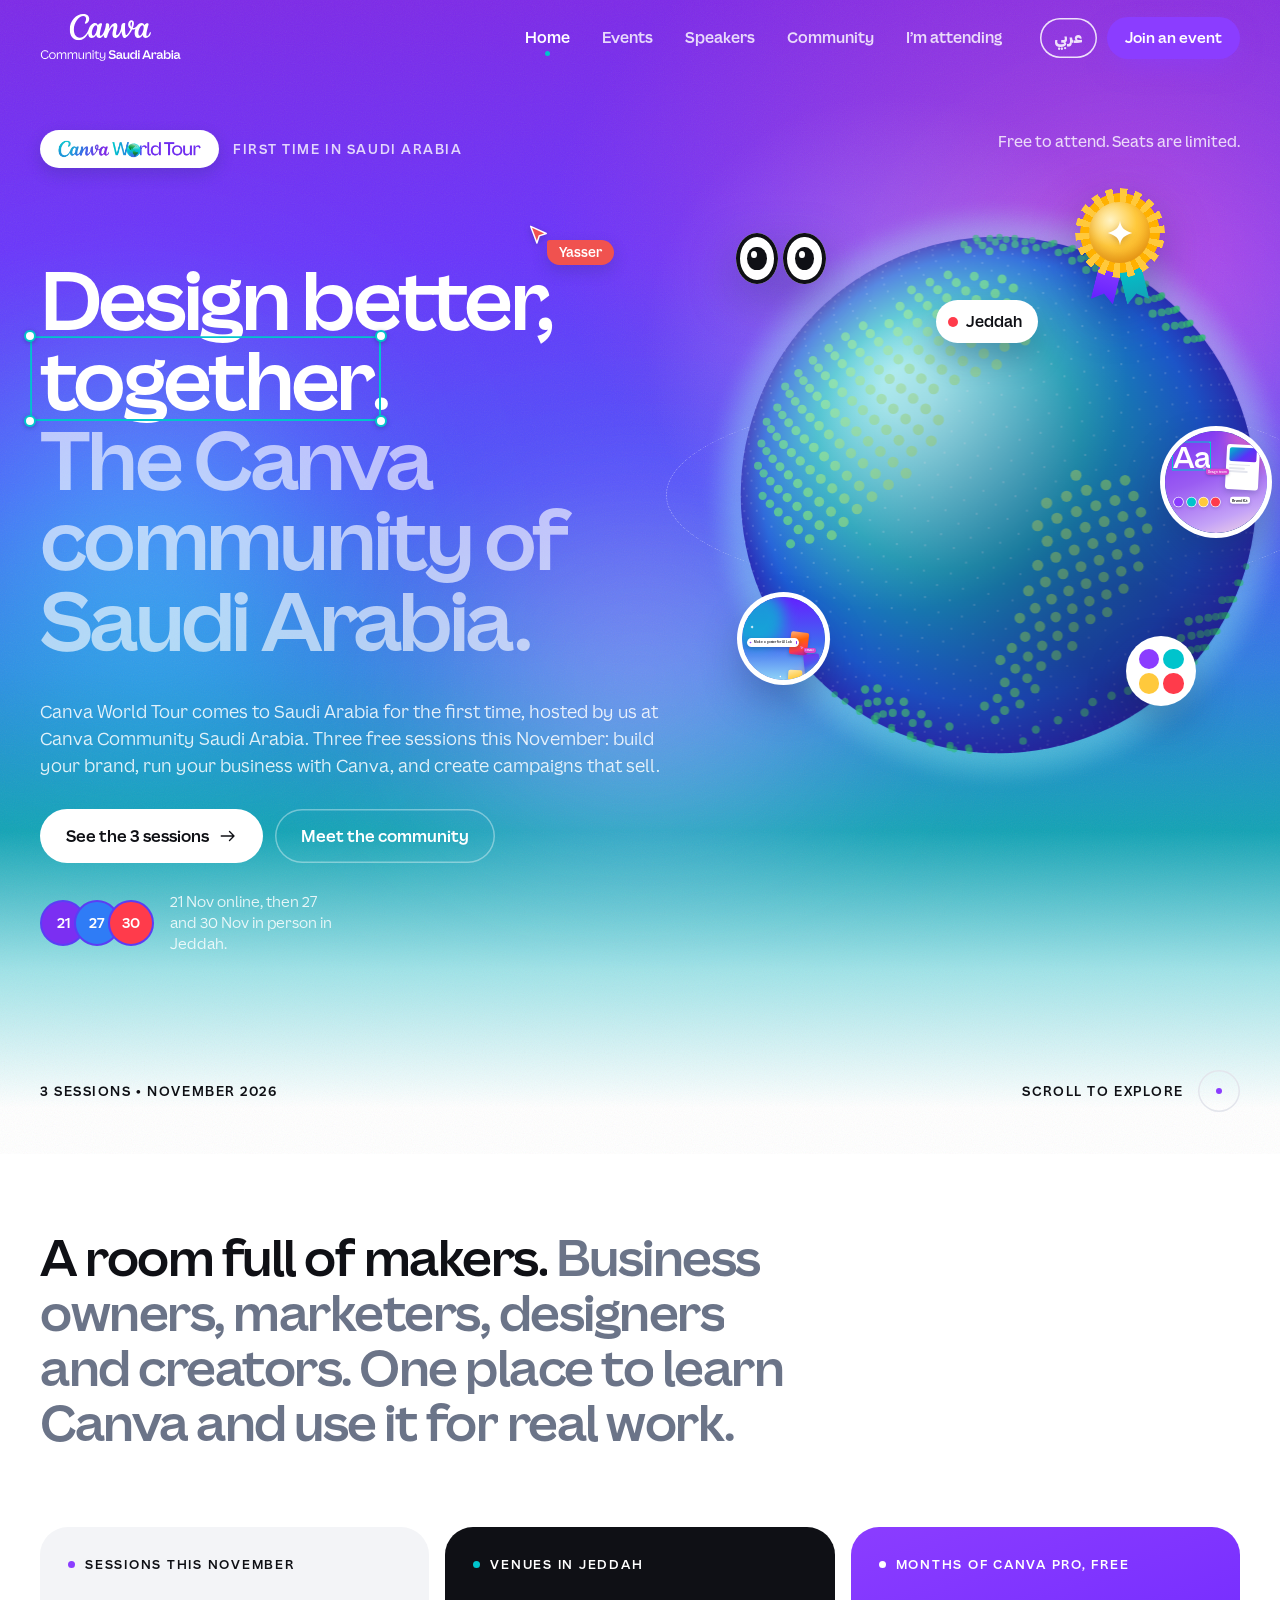
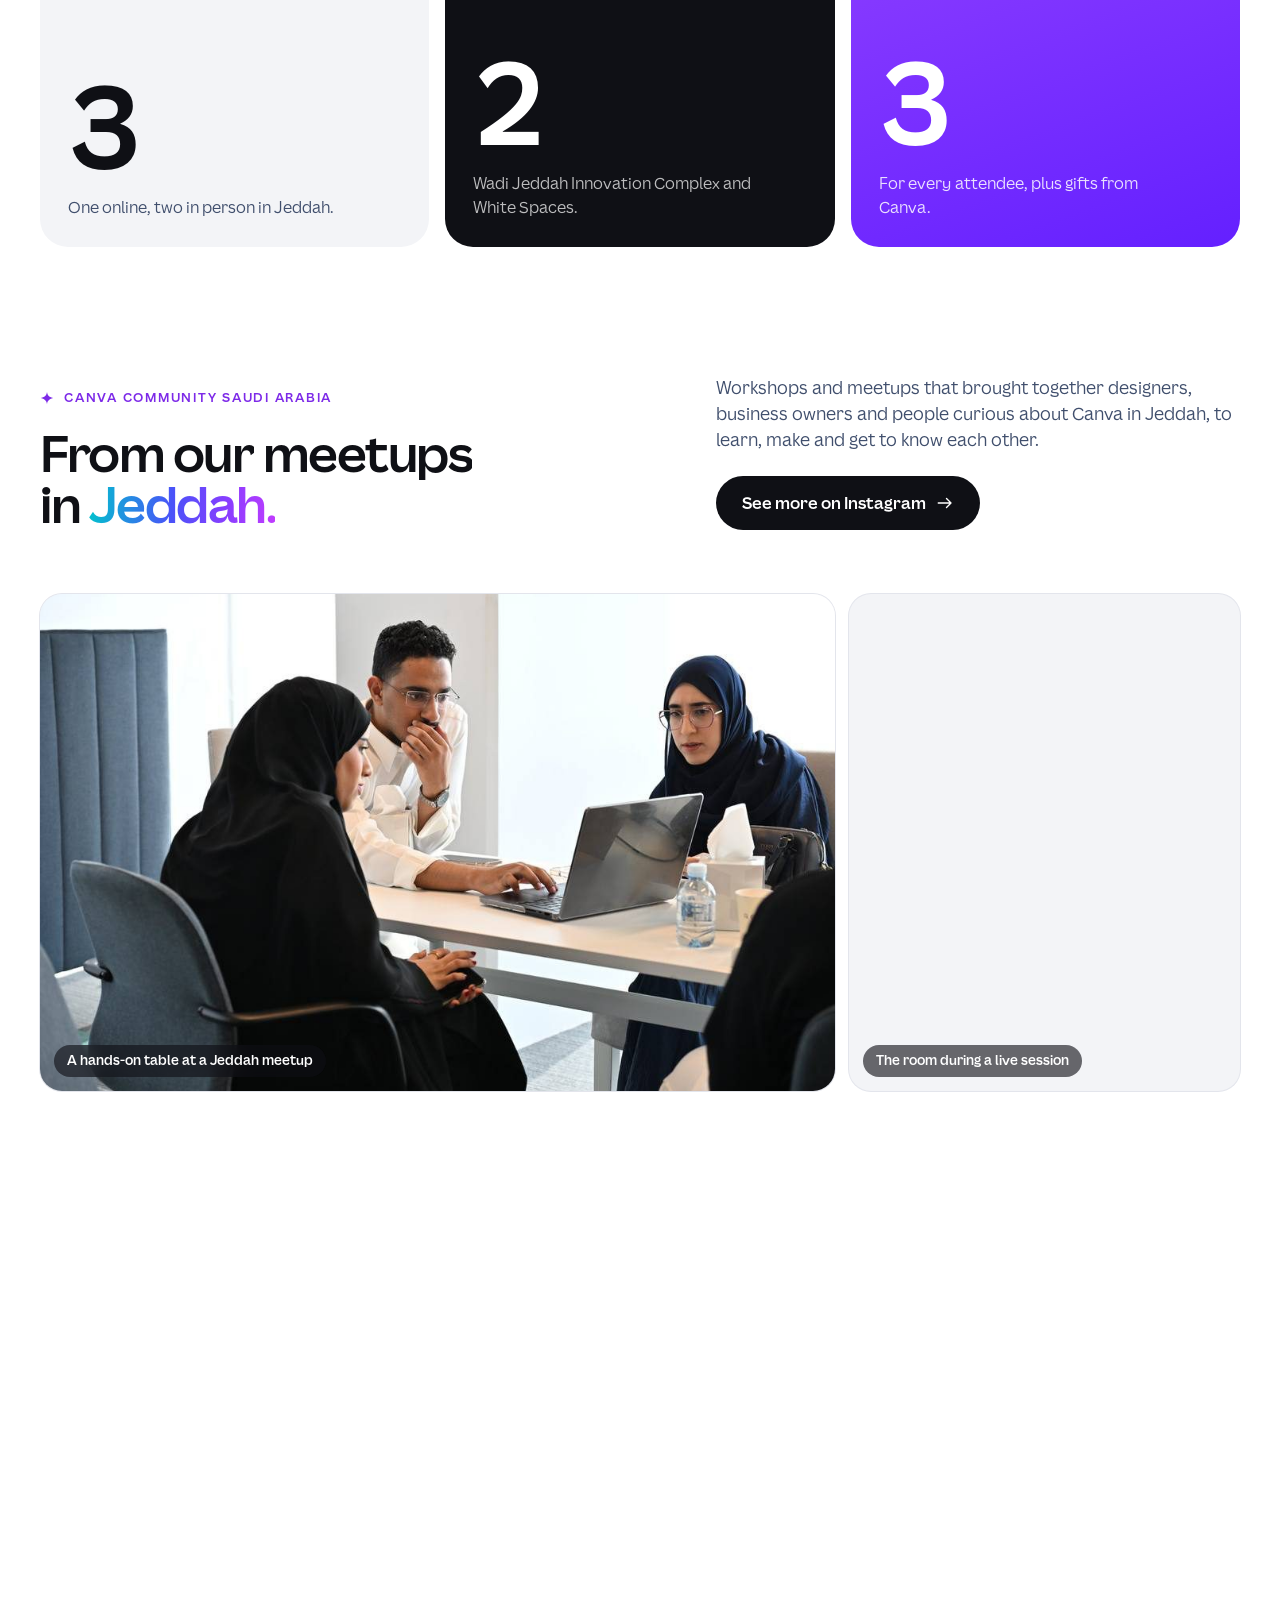
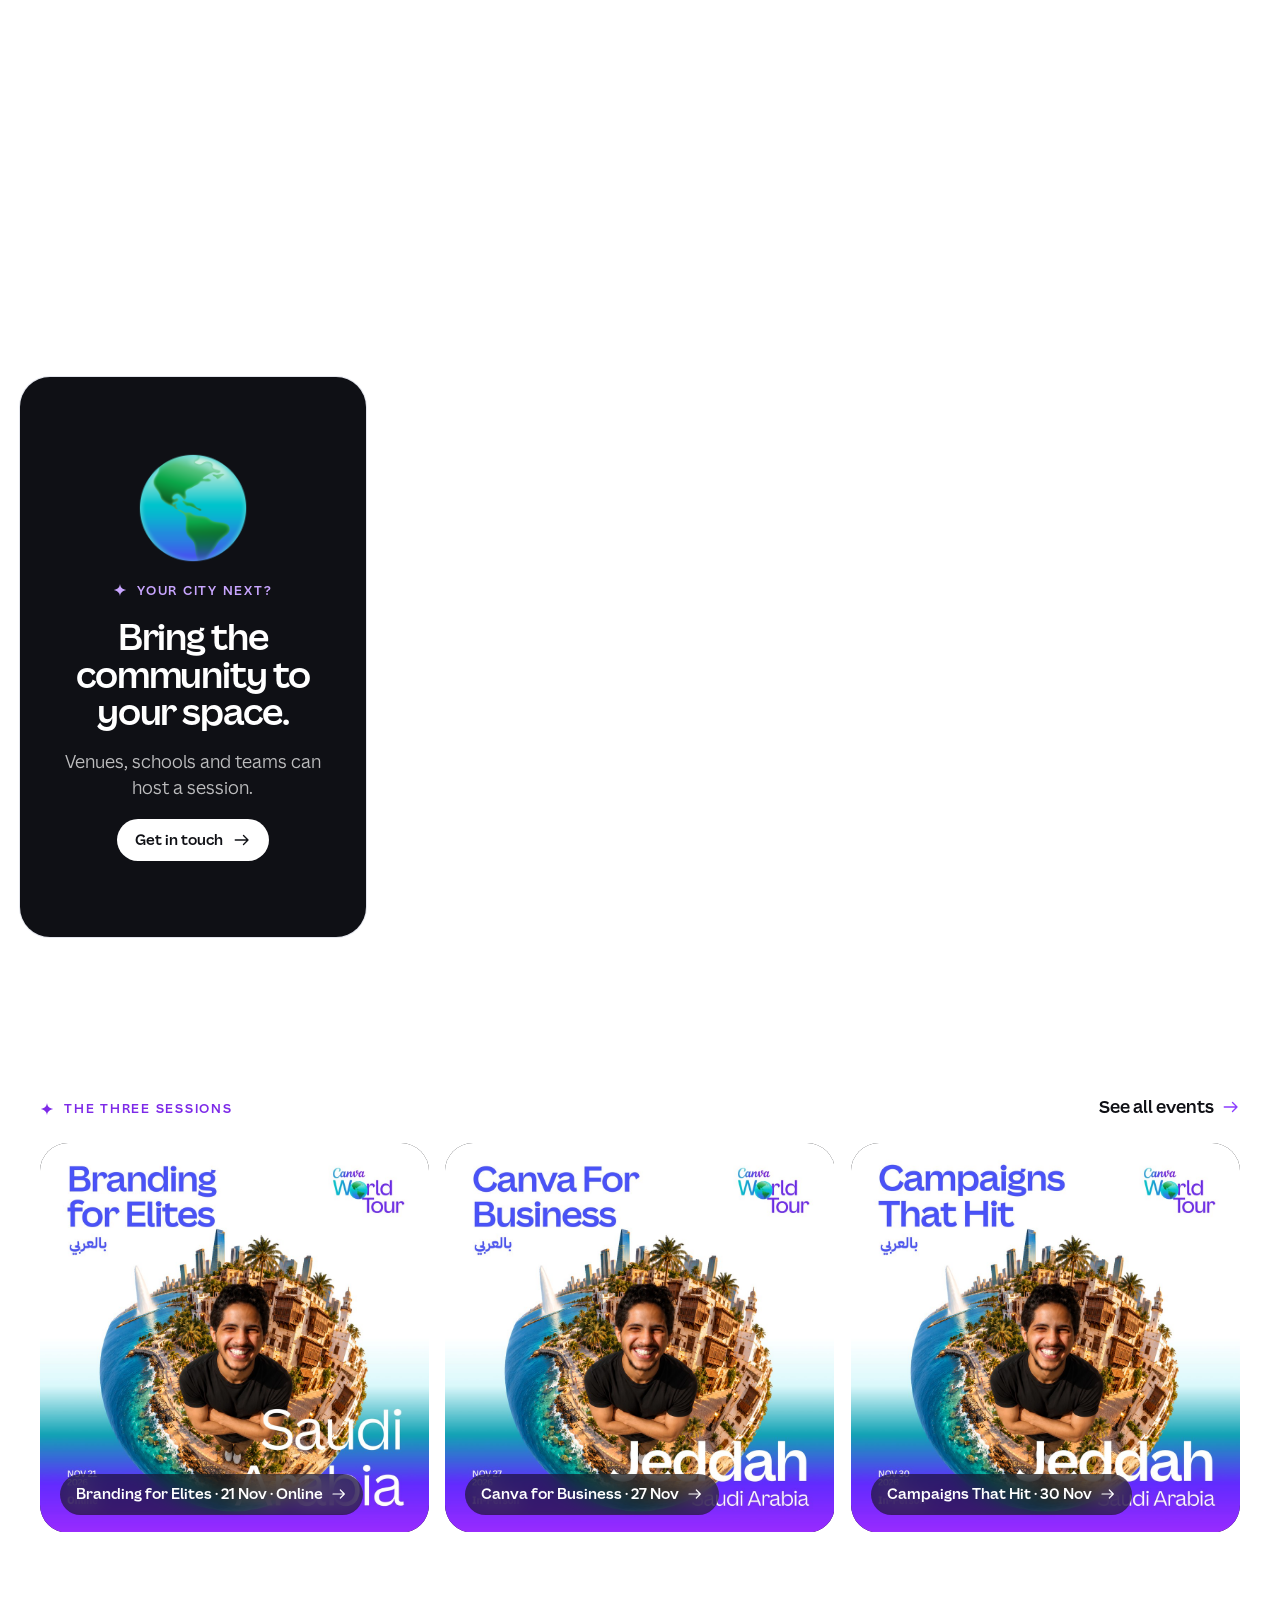
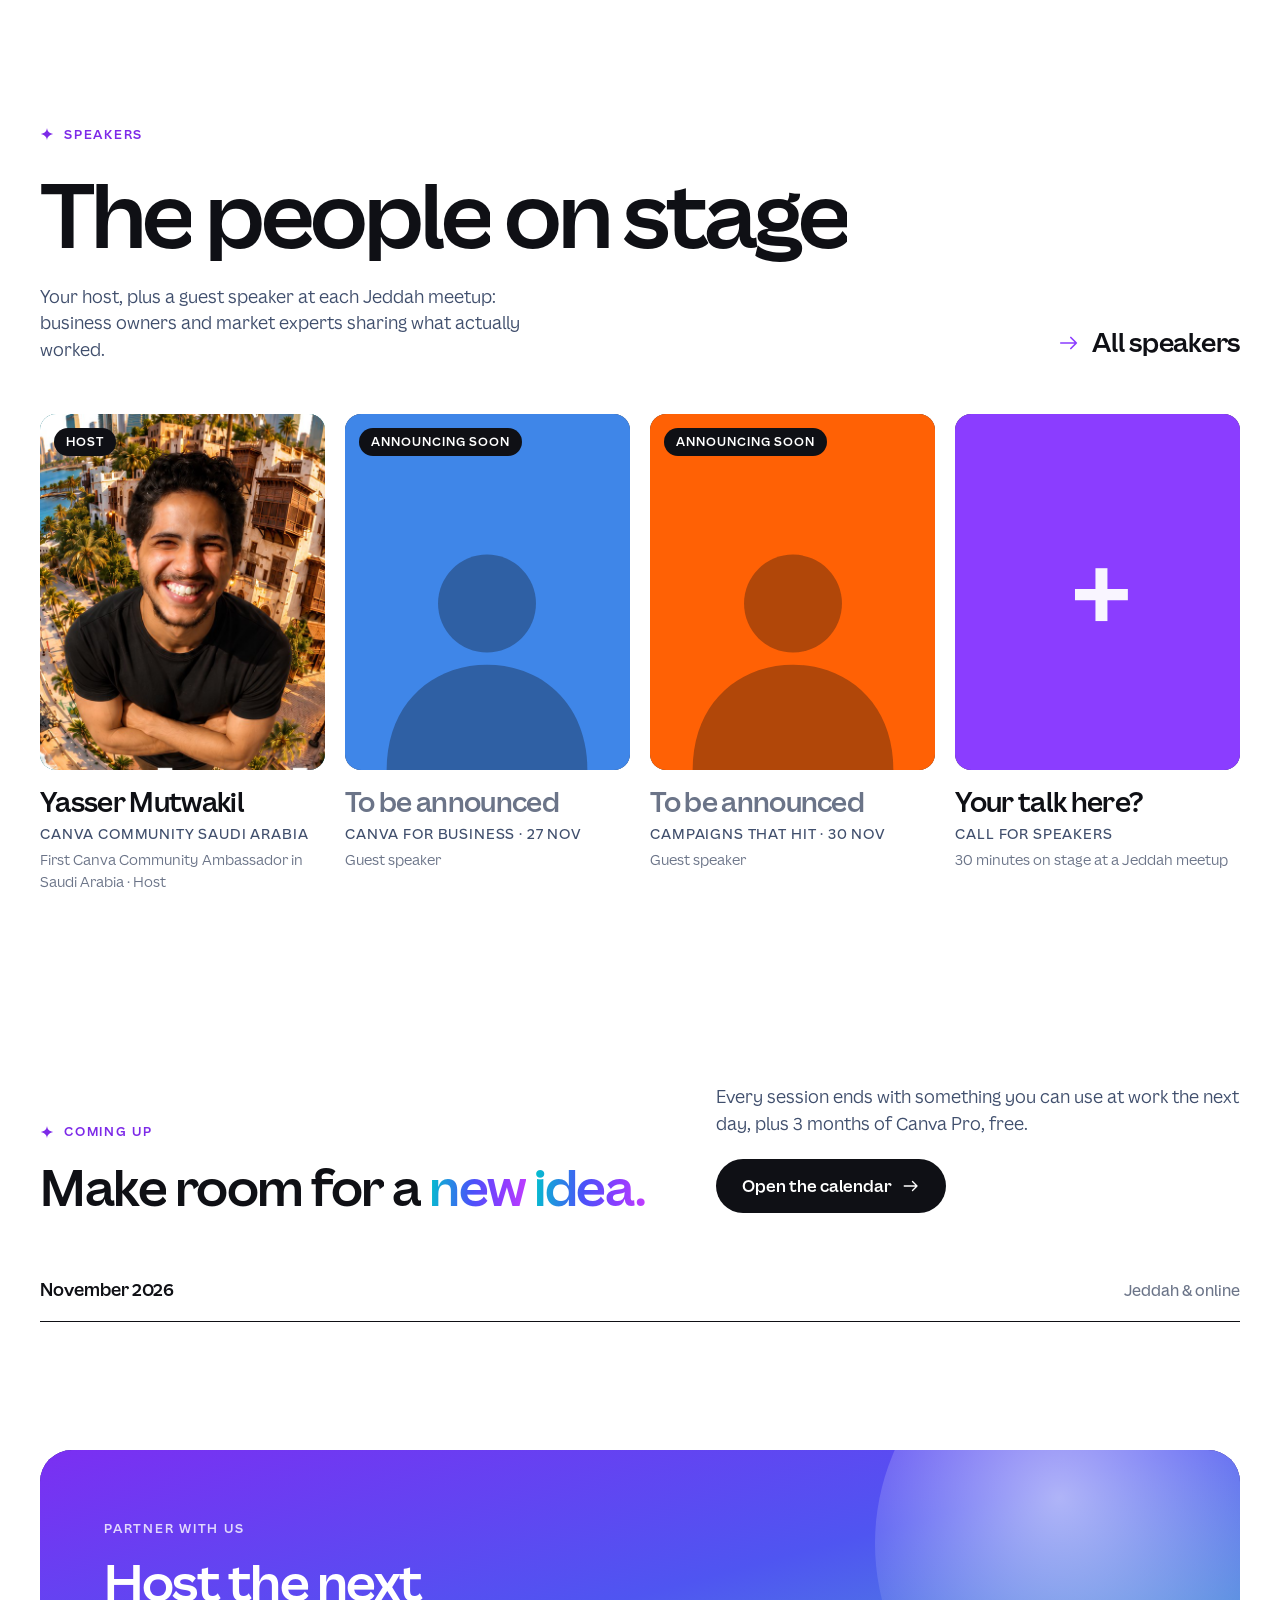
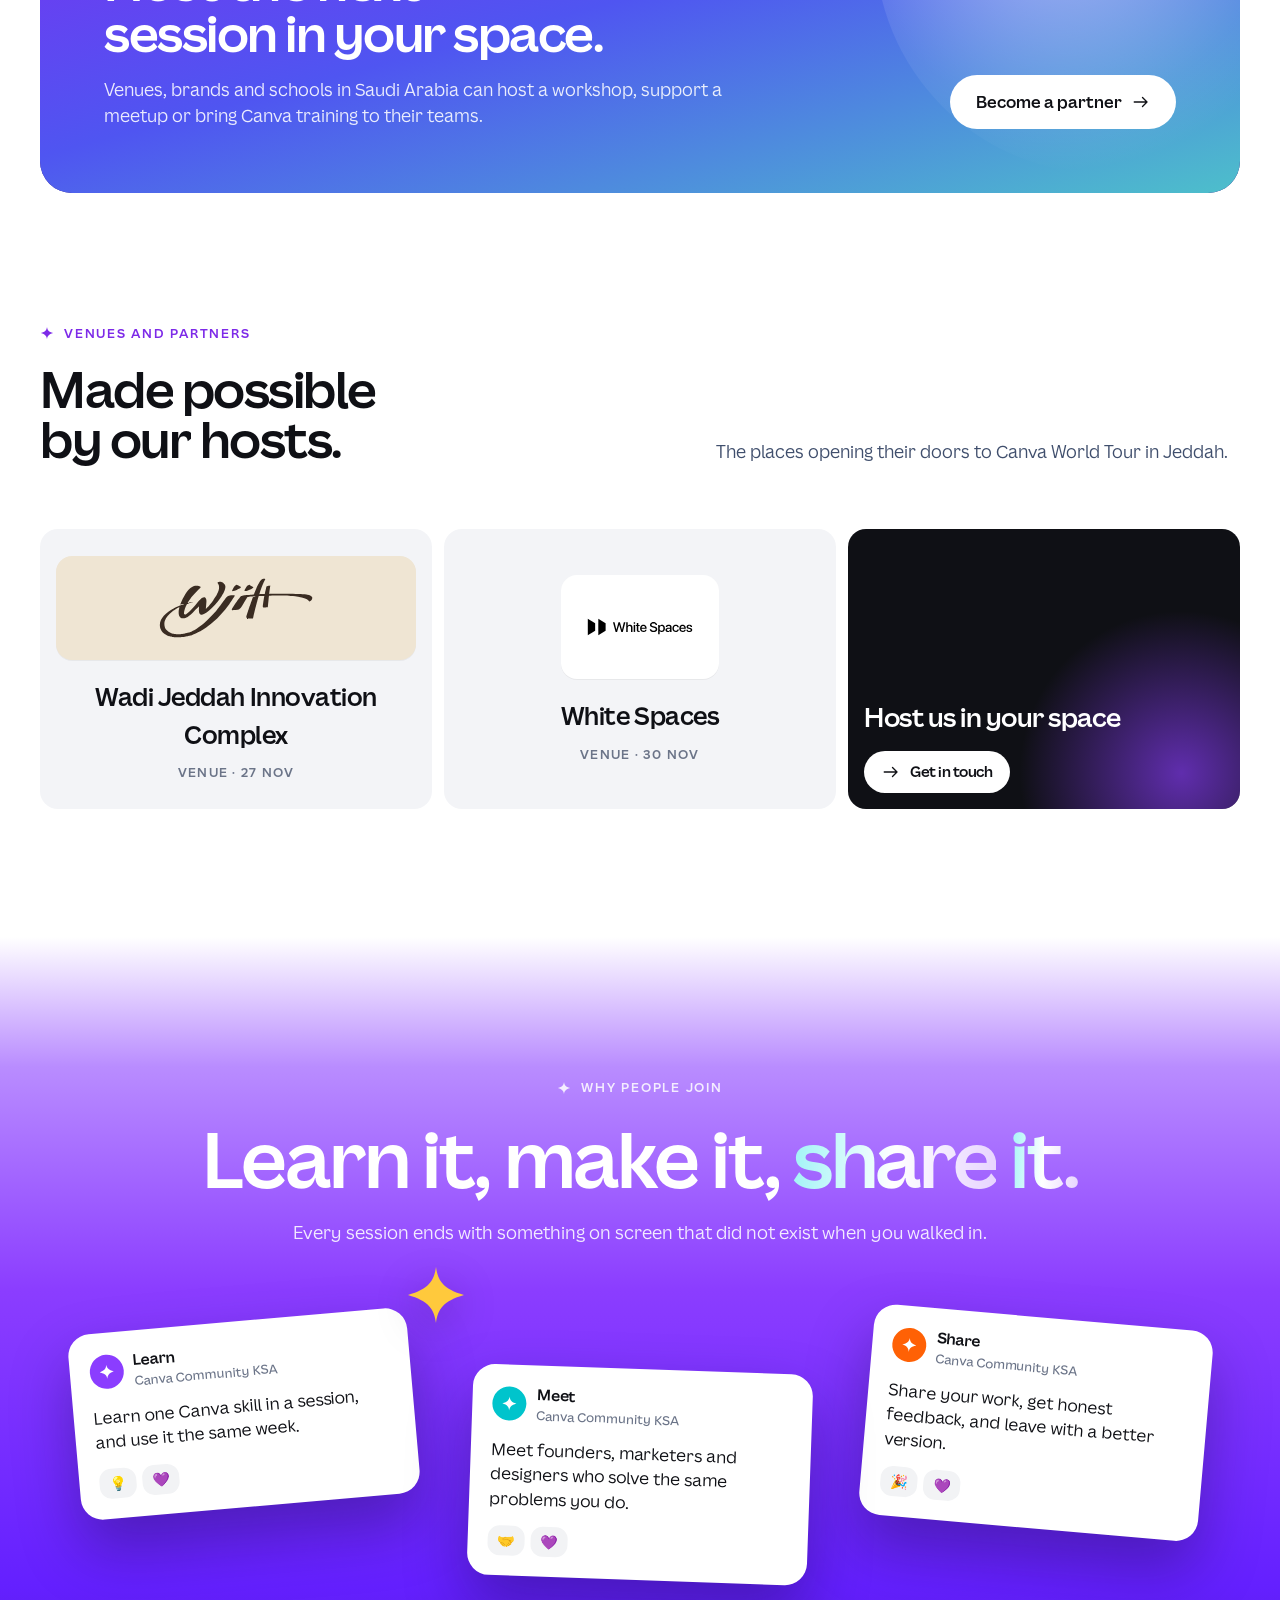
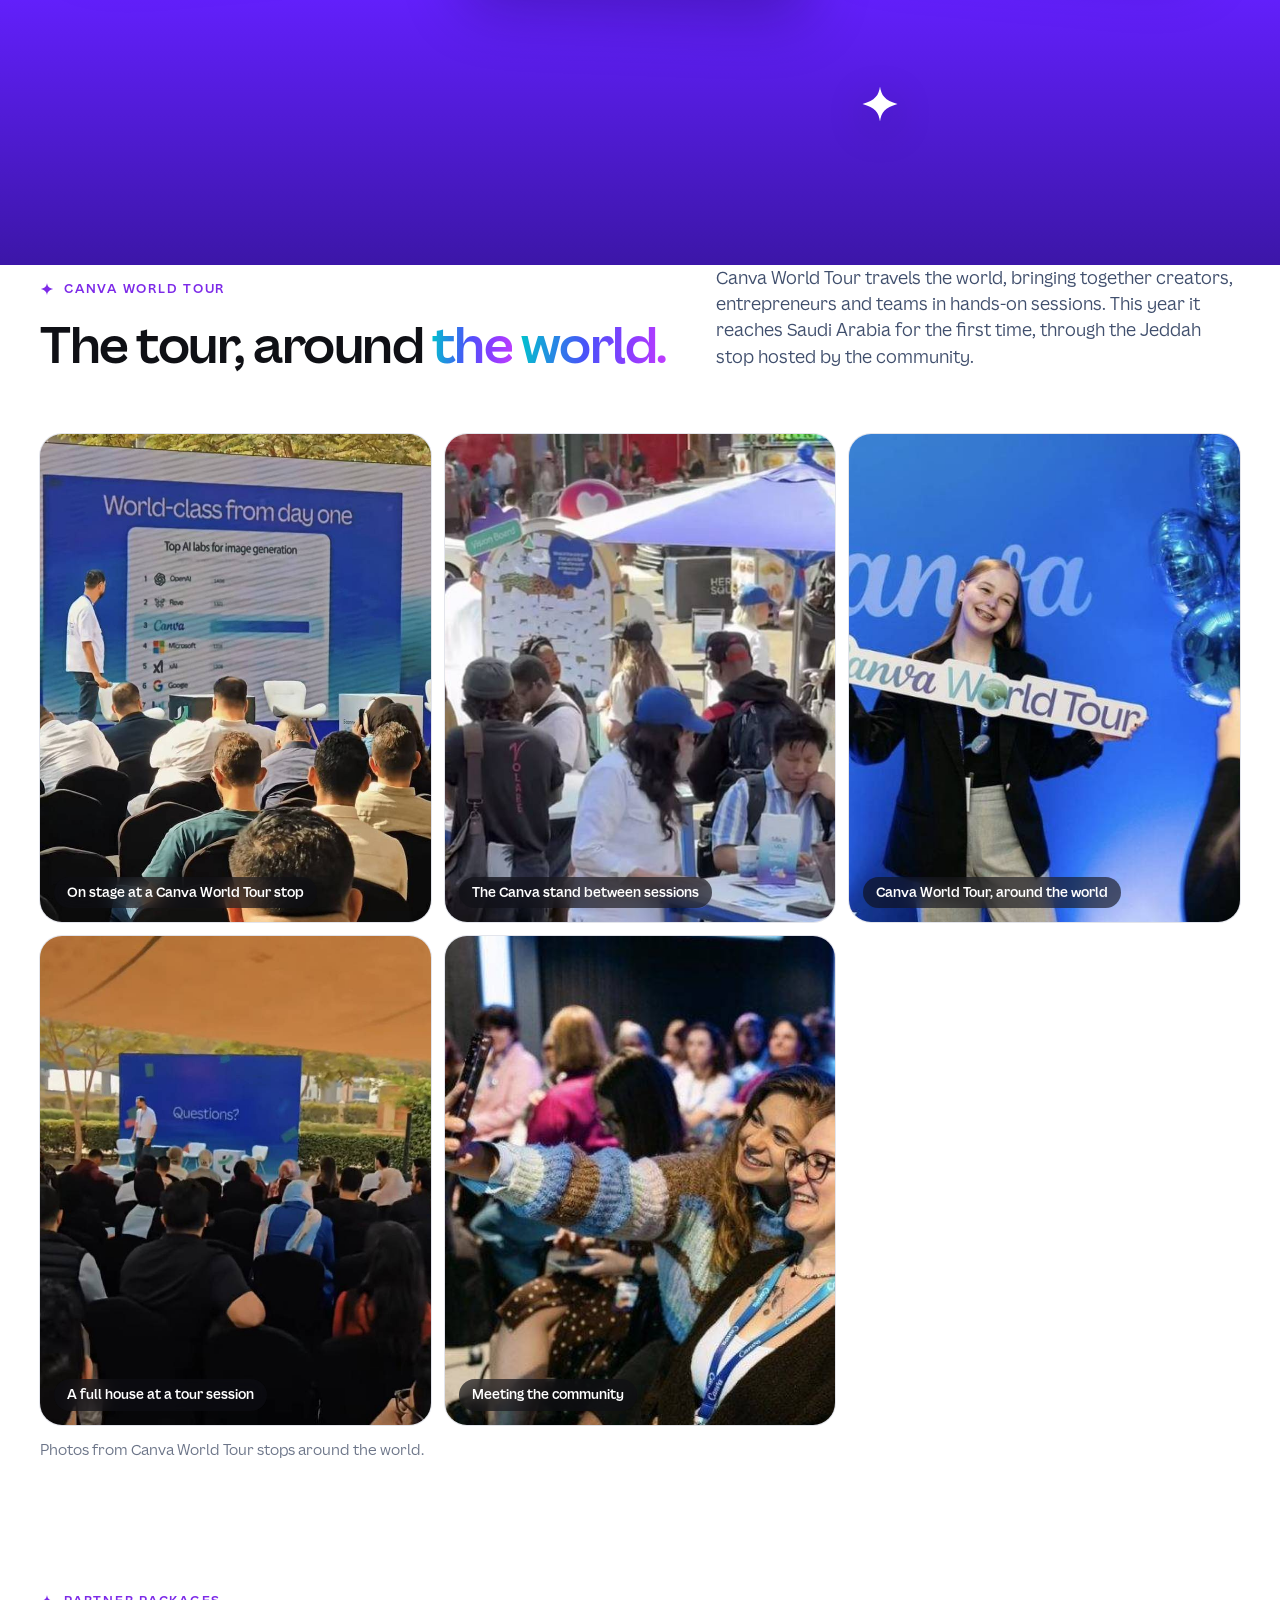
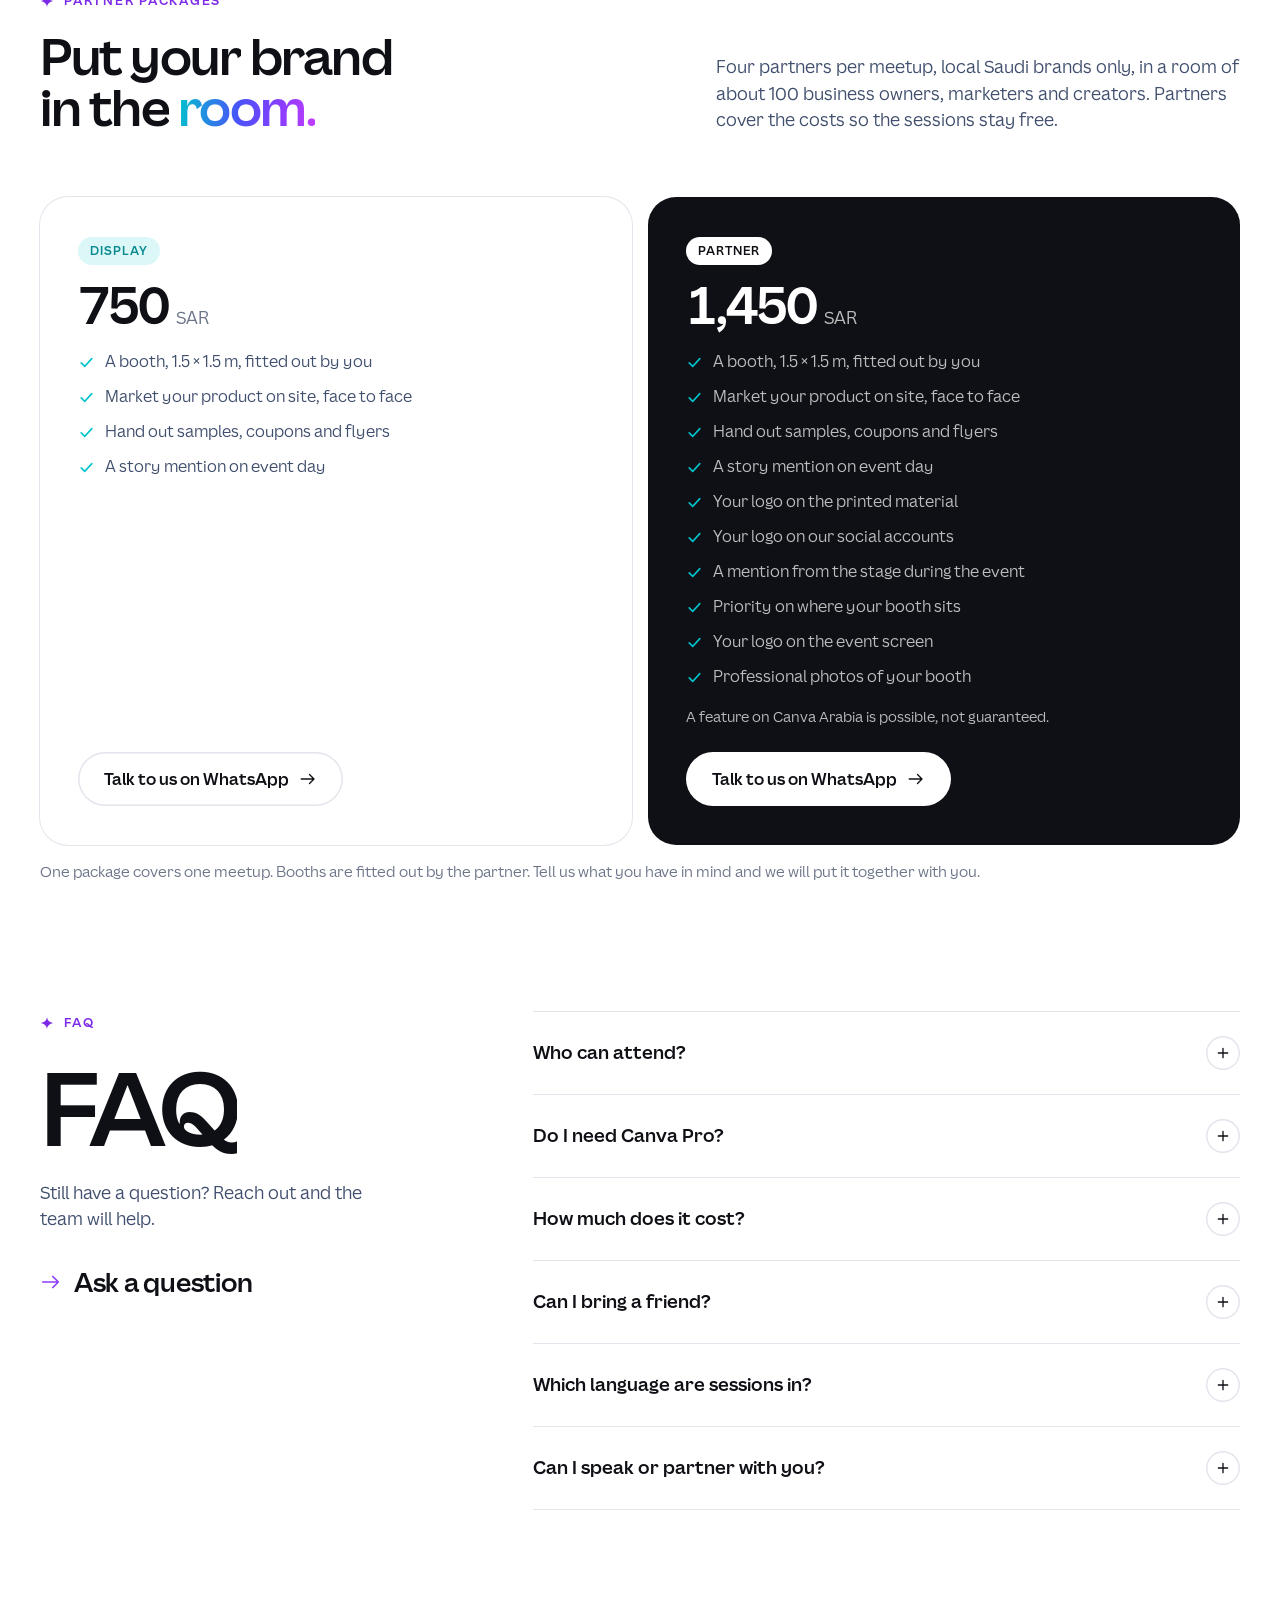
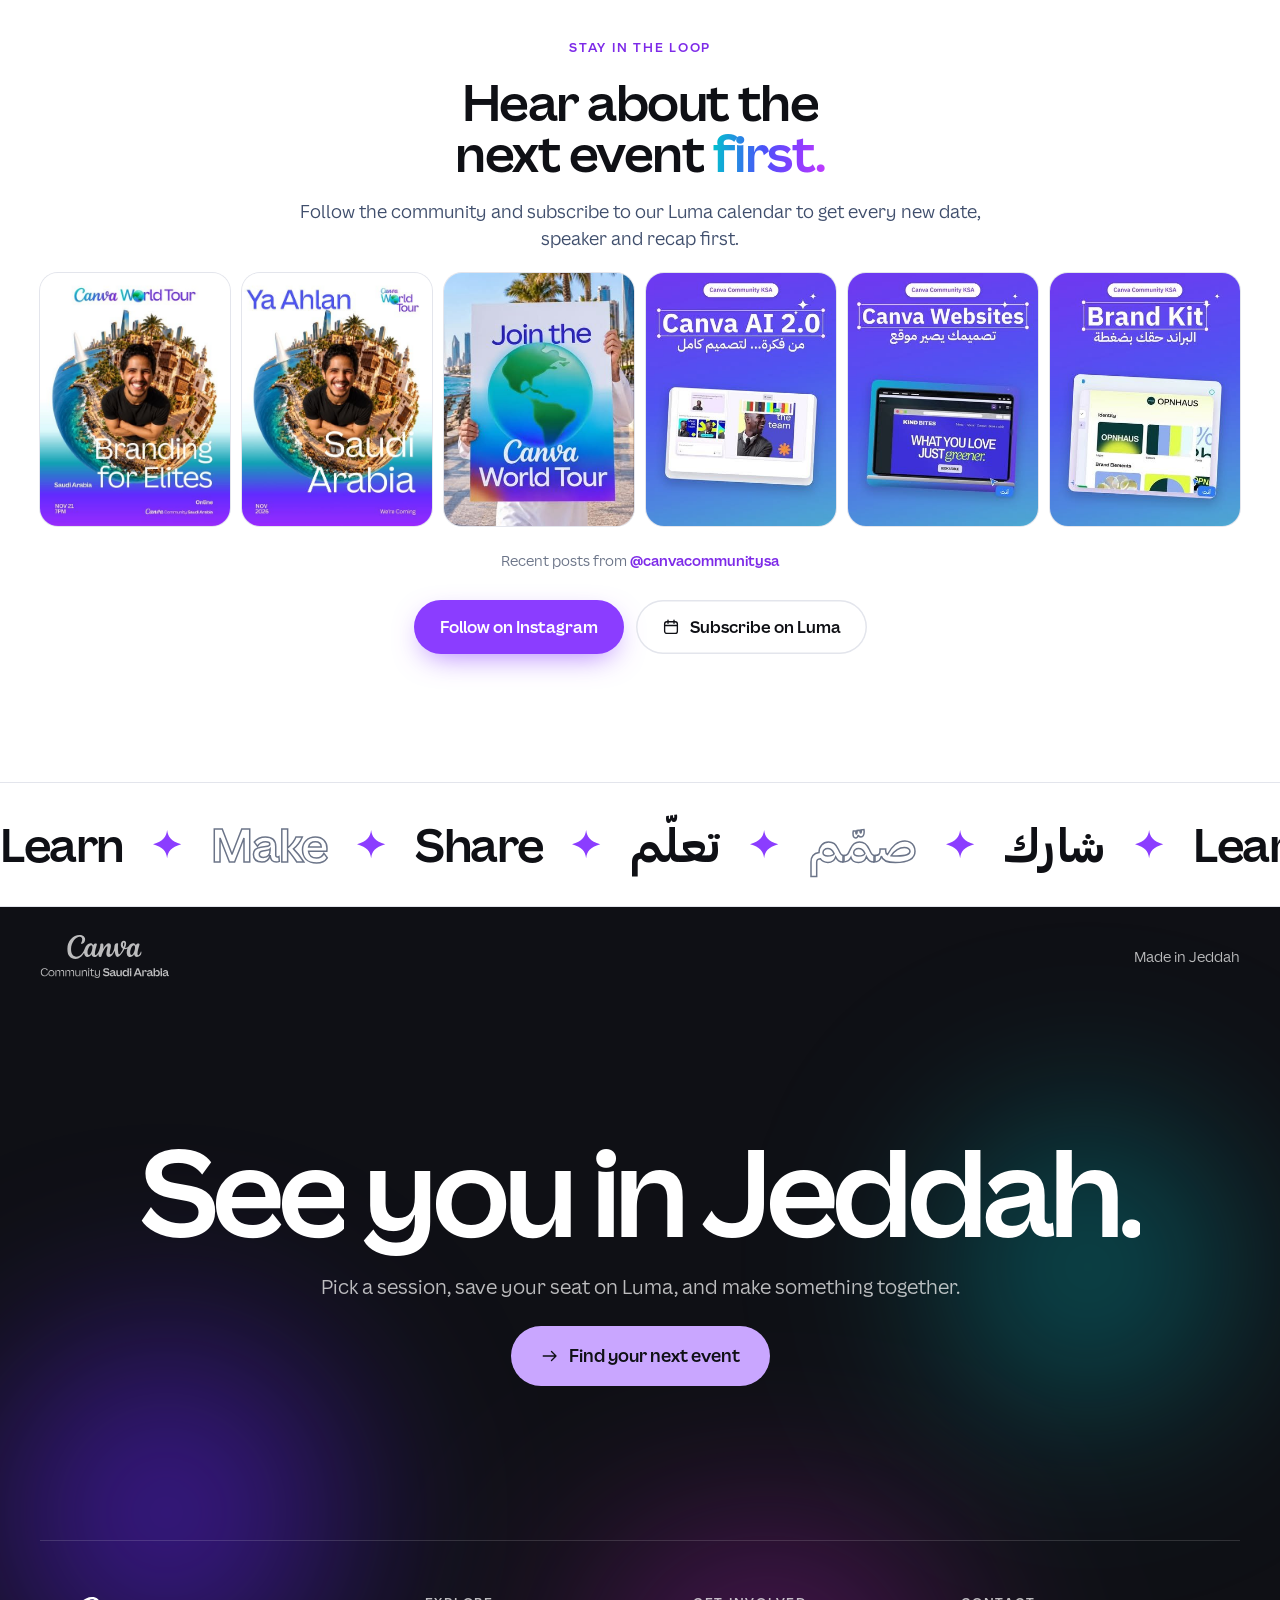
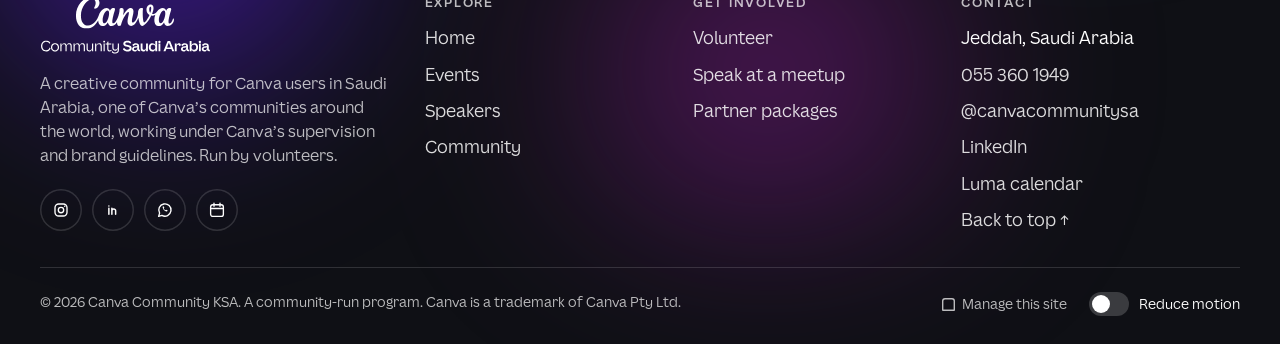
==== commit 908640a7: "Update site to latest version (I'm attending page)" ====
--- a/index.html
+++ b/index.html
@@ -1,28 +1,16 @@
-<!doctype html><html><head><meta charset=utf8><meta name=viewport content="width=device-width,initial-scale=1,viewport-fit=cover"><style>:root{color-scheme:light;box-sizing:border-box;padding-top:env(safe-area-inset-top,0px);padding-bottom:env(safe-area-inset-bottom,0px)}html{scroll-padding-top:env(safe-area-inset-top,0px)}body{margin:0;padding:0;font:14px -apple-system,BlinkMacSystemFont,sans-serif;background:#fff;color:#000}img{max-width:100%}[hidden]:not([hidden=until-found i]){display:none!important}</style>
+<!doctype html><html><head><meta charset=utf8>
+<!-- This site is hosted on Netlify. Anyone can build and deploy a site
+     like this one for free: https://netlify.new/?utm_campaign=loops&utm_source=ai-legible&utm_medium=owned&utm_content=comment&utm_id=0449a055-9bee-4d06-b442-3948c7852d95
+     Netlify hosting facts for this site: static/SSR served via Netlify Edge. --><meta name=viewport content="width=device-width,initial-scale=1,viewport-fit=cover"><style>:root{color-scheme:light;box-sizing:border-box;padding-top:env(safe-area-inset-top,0px);padding-bottom:env(safe-area-inset-bottom,0px)}html{scroll-padding-top:env(safe-area-inset-top,0px)}body{margin:0;padding:0;font:14px -apple-system,BlinkMacSystemFont,sans-serif;background:#fff;color:#000}img{max-width:100%}[hidden]:not([hidden=until-found i]){display:none!important}</style></head><body>
 <title>Canva Community Saudi Arabia · Canva World Tour Jeddah</title>
 <meta name="description" content="Canva Community Saudi Arabia hosts Canva World Tour in Jeddah for the first time: three free sessions in November 2026. مجتمع Canva في السعودية — ثلاثة لقاءات مجانية في نوفمبر 2026.">
 <link rel="icon" href="assets/logo.png">
 <link rel="apple-touch-icon" href="assets/logo.png">
-<link rel="canonical" href="https://canvacommunitysa.com/">
-<meta property="og:site_name" content="Canva Community Saudi Arabia">
-<meta property="og:title" content="Canva Community Saudi Arabia · Canva World Tour Jeddah">
-<meta property="og:description" content="Canva World Tour comes to Saudi Arabia for the first time. Free sessions in Jeddah and online. مجتمع Canva في السعودية">
-<meta property="og:url" content="https://canvacommunitysa.com/">
+<meta property="og:title" content="Canva Community Saudi Arabia">
+<meta property="og:description" content="Canva World Tour comes to Saudi Arabia for the first time. Three free sessions in Jeddah and online, November 2026.">
+<meta property="og:image" content="assets/event-business.jpg">
 <meta property="og:type" content="website">
-<meta property="og:locale" content="en_US">
-<meta property="og:locale:alternate" content="ar_SA">
-<meta property="og:image" content="https://canvacommunitysa.com/assets/og-image.jpg">
-<meta property="og:image:secure_url" content="https://canvacommunitysa.com/assets/og-image.jpg">
-<meta property="og:image:type" content="image/jpeg">
-<meta property="og:image:width" content="1200">
-<meta property="og:image:height" content="630">
-<meta property="og:image:alt" content="Canva Community Saudi Arabia: Design better, together">
-<meta name="twitter:card" content="summary_large_image">
-<meta name="twitter:title" content="Canva Community Saudi Arabia · Canva World Tour Jeddah">
-<meta name="twitter:description" content="Canva World Tour comes to Saudi Arabia for the first time. Free sessions in Jeddah and online.">
-<meta name="twitter:image" content="https://canvacommunitysa.com/assets/og-image.jpg">
-<meta name="theme-color" content="#8b3dff">
-</head><body>
+<meta name="claude:viewport-fit-sides" content="cover">
 <style>
 /* Layout: Gatherva-style long-scroll event site, Think Forward speaker/closing sections,
    dressed in the Canva Community KSA system (Canva purple, cyan, life/electric/sky gradients). */
@@ -1500,6 +1488,7 @@
       <a href="#events" class="${on('events')}">${T('Events','الفعاليات')}</a>
       <a href="#speakers" class="${on('speakers')}">${T('Speakers','المتحدثون')}</a>
       <a href="#community" class="${on('community')}">${T('Community','المجتمع')}</a>
+      <a href="attending/">${T('I’m attending','خليني أشوفكم')}</a>
     </nav>
     <div class="nav-tools">
       <button class="lang" id="langBtn" type="button" aria-label="${T('Switch to Arabic','التبديل إلى الإنجليزية')}">${LANG==='ar' ? 'EN' : '<span class="ar">عربي</span>'}</button>
@@ -1509,9 +1498,9 @@
   </div>`;
 }
 function menuHTML(){
-  const links = [['home',T('Home','الرئيسية')],['events',T('Events','الفعاليات')],['speakers',T('Speakers','المتحدثون')],['community',T('Community','المجتمع')]];
+  const links = [['#home',T('Home','الرئيسية')],['#events',T('Events','الفعاليات')],['#speakers',T('Speakers','المتحدثون')],['#community',T('Community','المجتمع')],['attending/',T('I’m attending','خليني أشوفكم')]];
   return `<div class="menu-top">${lockup()}<button class="burger" id="menuClose" type="button" style="display:grid" aria-label="${T('Close menu','أغلق القائمة')}">${I.close}</button></div>
-  <nav class="menu-links">${links.map((l,i)=>`<a href="#${l[0]}" style="transition-delay:${.18+i*.07}s">${l[1]}</a>`).join('')}</nav>
+  <nav class="menu-links">${links.map((l,i)=>`<a href="${l[0]}" style="transition-delay:${.18+i*.07}s">${l[1]}</a>`).join('')}</nav>
   <div class="menu-foot"><a class="btn btn-light" href="#events">${T('See upcoming events','الفعاليات القادمة')} ${I.arr}</a><button class="btn btn-ghost" type="button" data-lang>${LANG==='ar'?'English':'عربي'}</button></div>`;
 }
 
@@ -1823,7 +1812,7 @@
       <div class="tags rv" style="--d:.05s"><span class="tag">${L(e.type)}</span><span class="tag">${fmtLabel(e)}</span>${e.tba?`<span class="tag">${T('Date soon','الموعد قريبًا')}</span>`:''}</div>
       <h1 class="display" data-split style="font-size:clamp(46px,7.4vw,108px)">${esc(e.title)}</h1>
       <p class="lede rv" style="--d:.15s">${L(e.desc)}</p>
-      <div class="ctas rv" style="--d:.22s">${reg}${e.start?`<a class="btn btn-ghost mag" href="${gcal(e)}" target="_blank" rel="noopener">${I.cal}${T('Add to calendar','أضف للتقويم')}</a>`:''}</div>
+      <div class="ctas rv" style="--d:.22s">${reg}<a class="btn btn-ghost mag" href="attending/">${I.spk}${T('I’m attending','خليني أشوفكم')}</a>${e.start?`<a class="btn btn-ghost mag" href="${gcal(e)}" target="_blank" rel="noopener">${I.cal}${T('Add to calendar','أضف للتقويم')}</a>`:''}</div>
       <div class="facts rv" style="--d:.3s">
         <div><small>${T('Date','التاريخ')}</small><b>${dateLong(e)}</b></div>
         <div><small>${T('Time','الوقت')}</small><b>${timeRange(e)}</b></div>
@@ -2354,17 +2343,4 @@
 })();
 </script>
 
-<style id="mobile-fixes">
-.copy-r .adm{display:none}
-/* Mobile fixes: grid items must be allowed to shrink below their content width */
-.pgrid>*,.tiers>*,.stats>*,.bento>*,.spk-grid>*,.teams>*,.facts>*,.learn>*,.paths>*,.foot>*,.next>*,.tba-grid>*,.faq>*,.venue>*,.amb>*,.vals>*,.reach>*,.rowx>*,.callout>*,.shead>*,.gal>*,.feed>*{min-width:0}
-.pgrid{grid-template-columns:repeat(2,minmax(0,1fr))}
-.tiers{grid-template-columns:repeat(2,minmax(0,1fr))}
-.pt .plogo{max-width:100%;padding:14px 16px}
-.pt .nm,.pt .nm span,.pt .nm small{max-width:100%;overflow-wrap:anywhere}
-img,svg,video{max-width:100%}
-@media (min-width:760px){.pgrid{grid-template-columns:repeat(3,minmax(0,1fr))!important}}
-@media (max-width:860px){.tiers{grid-template-columns:minmax(0,1fr)}}
-@media (max-width:480px){.pgrid{grid-template-columns:minmax(0,1fr)!important}.pt{aspect-ratio:auto;min-height:0}.tier{padding:24px 20px}}
-</style>
-</body></html>+</body></html>
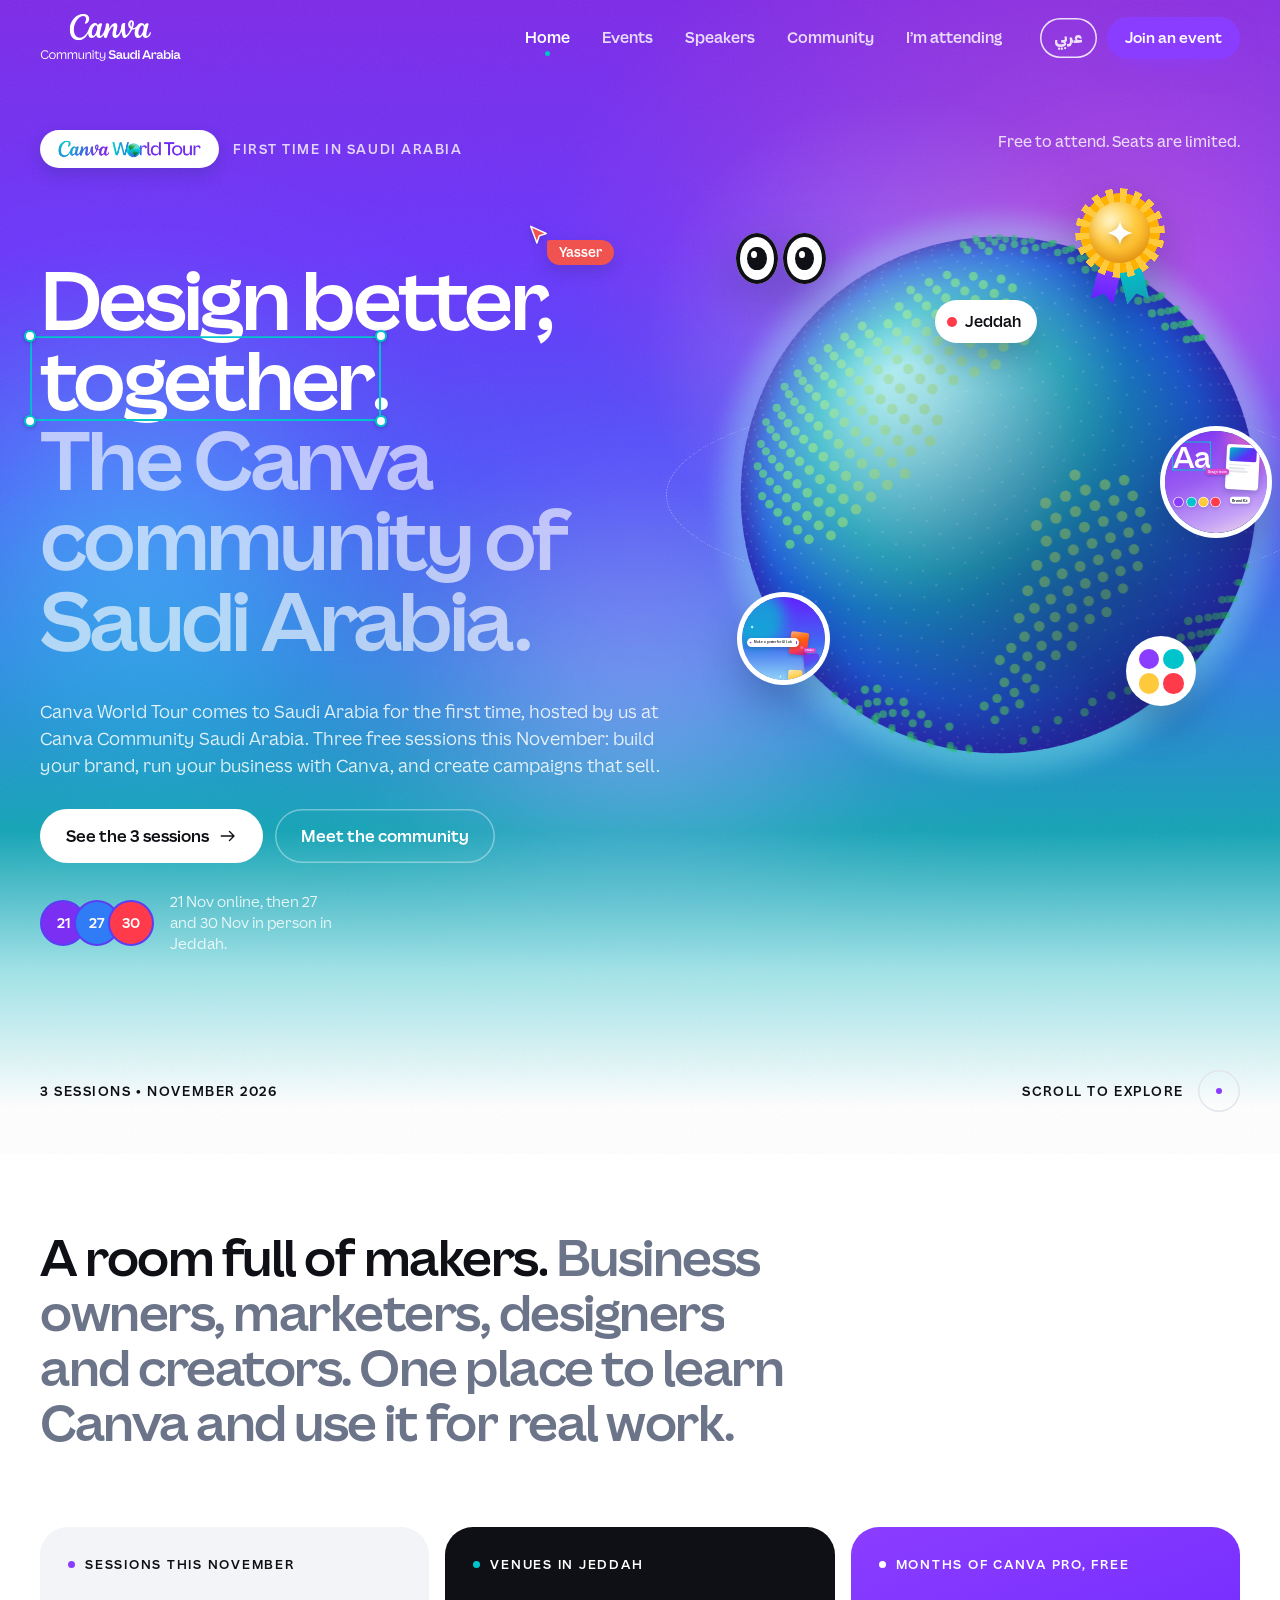
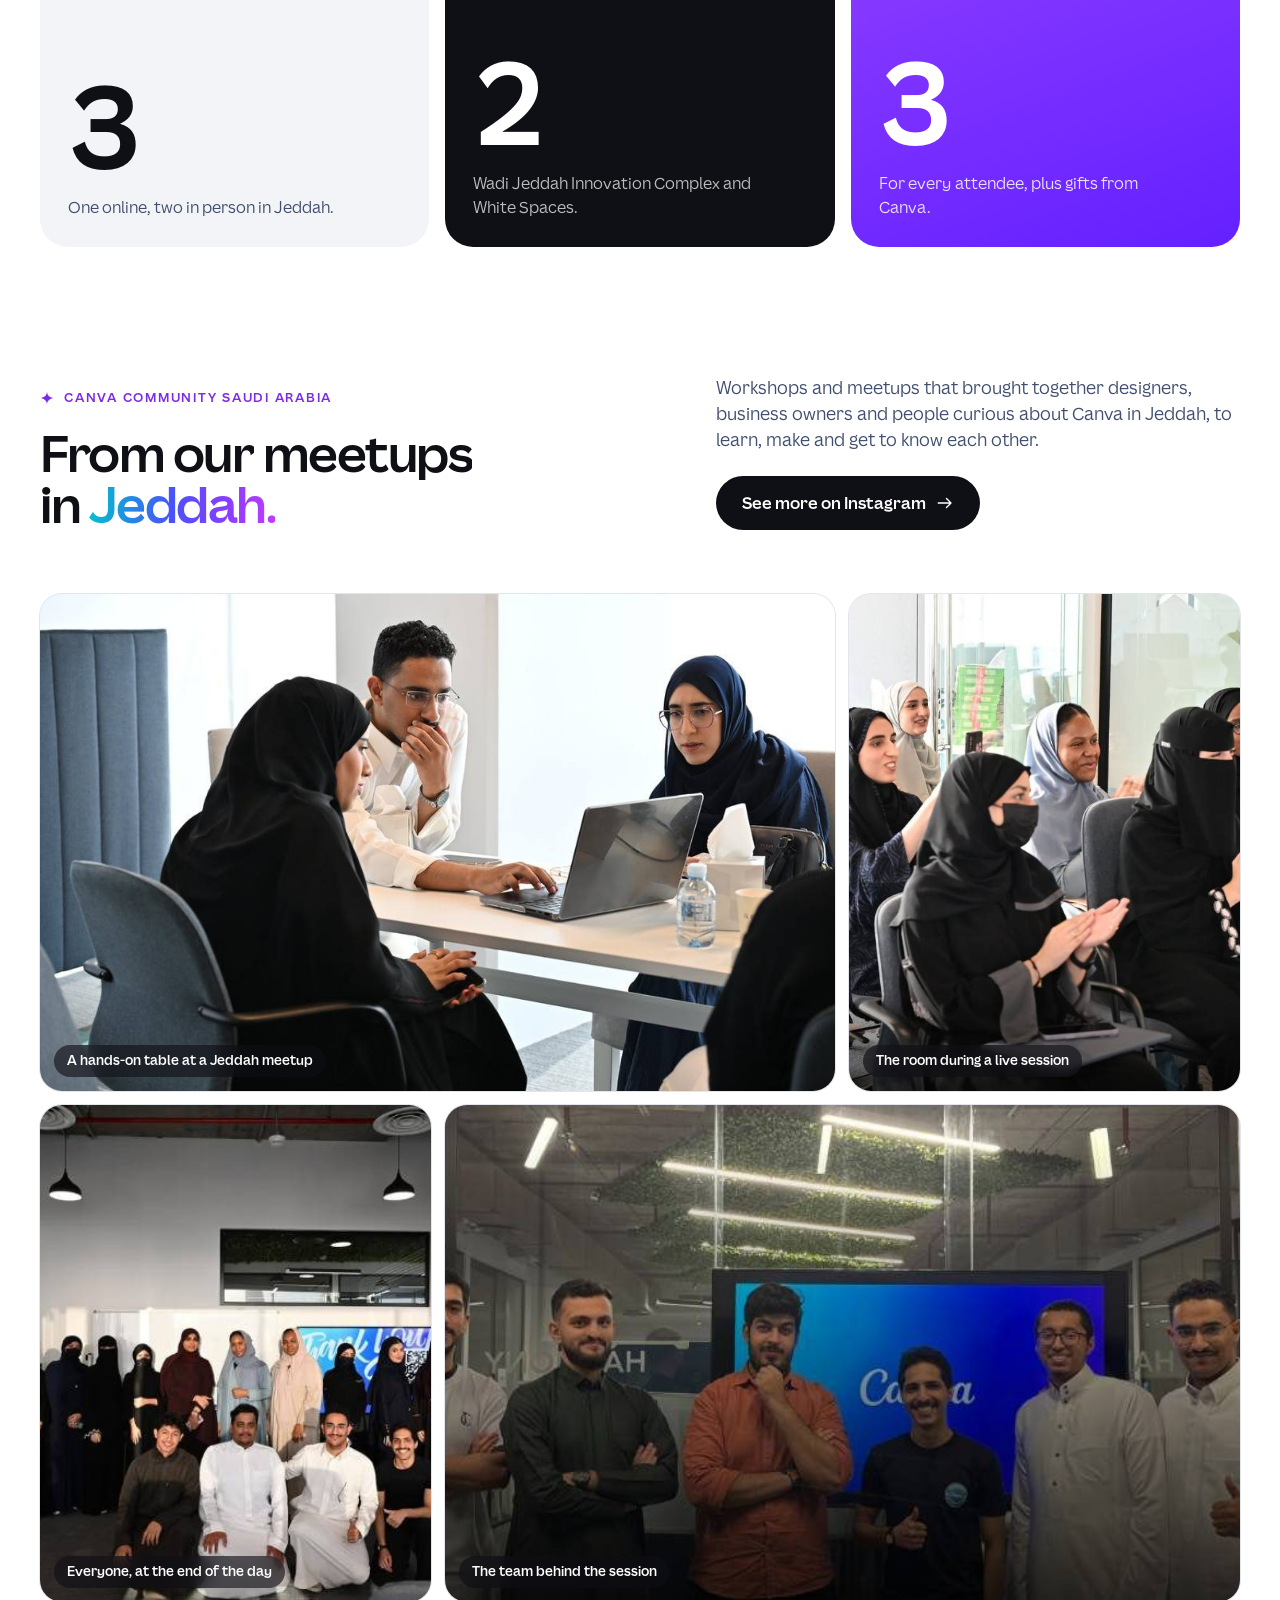
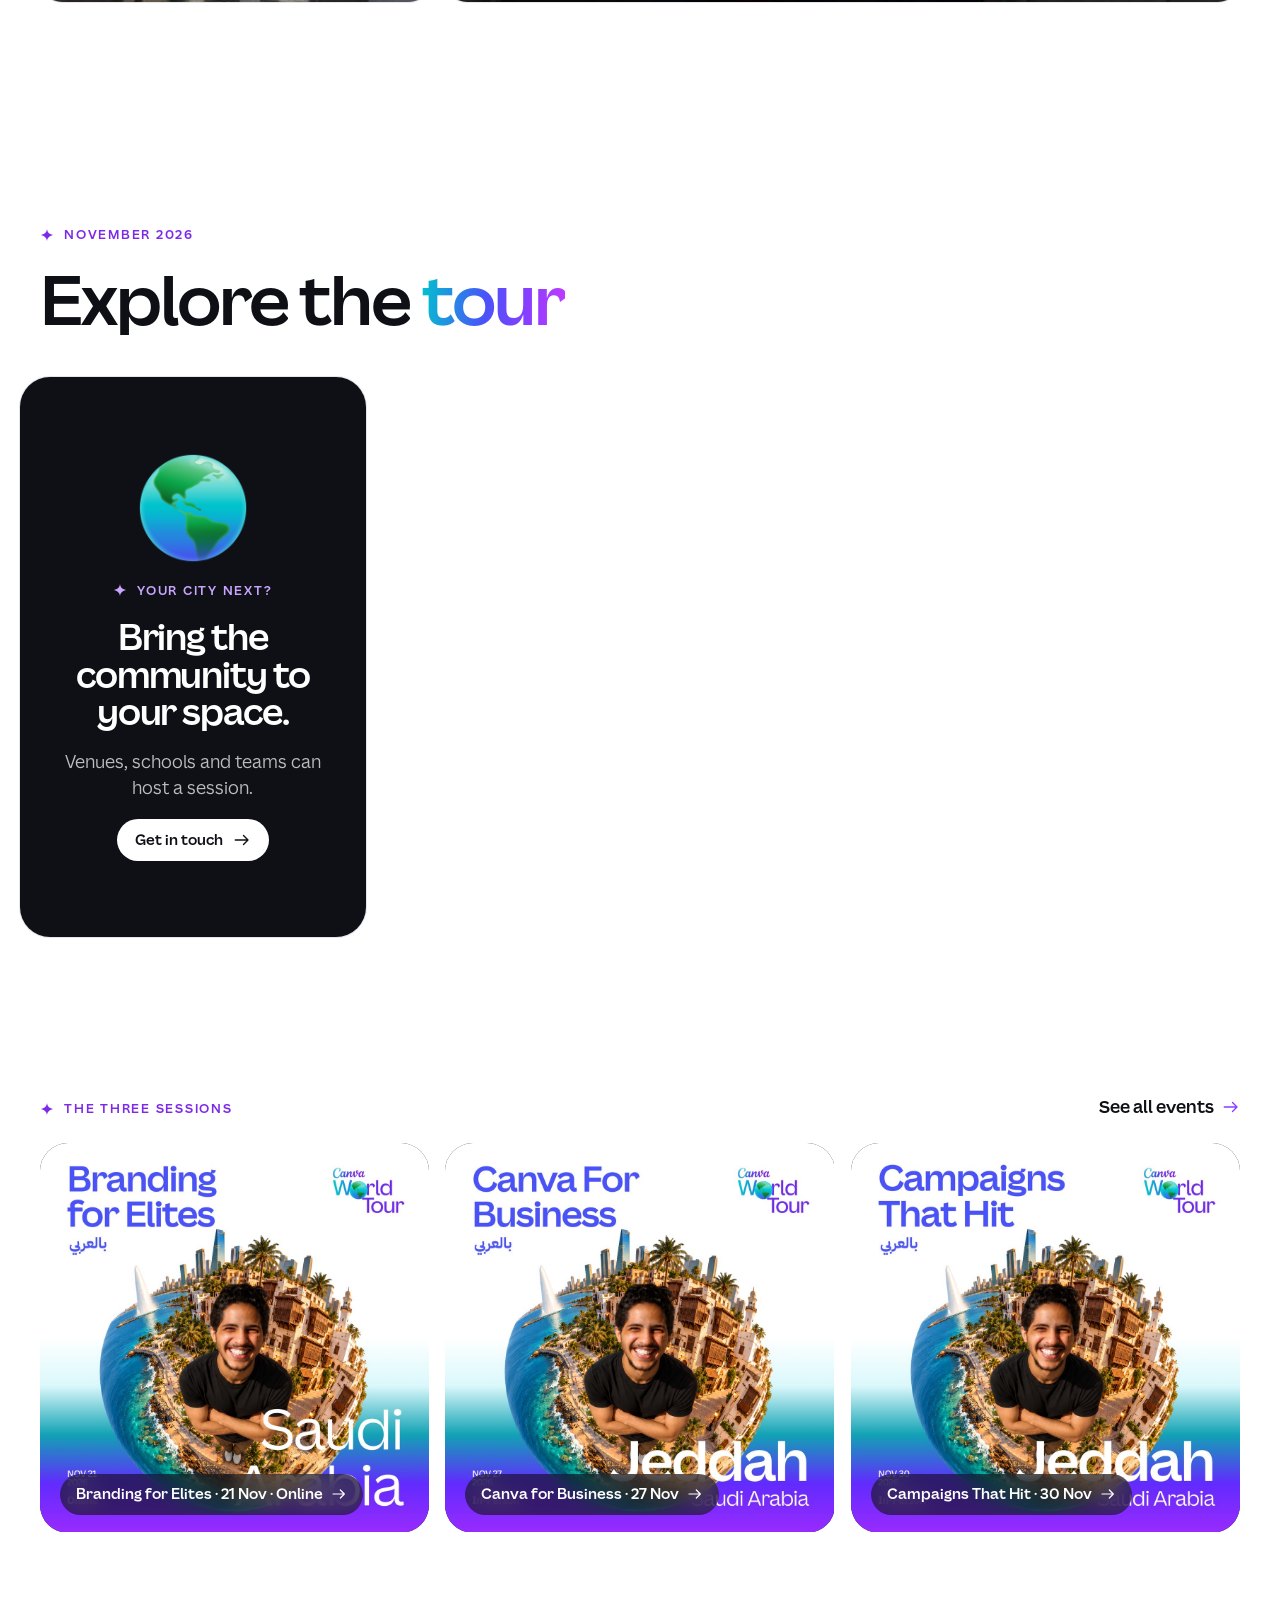
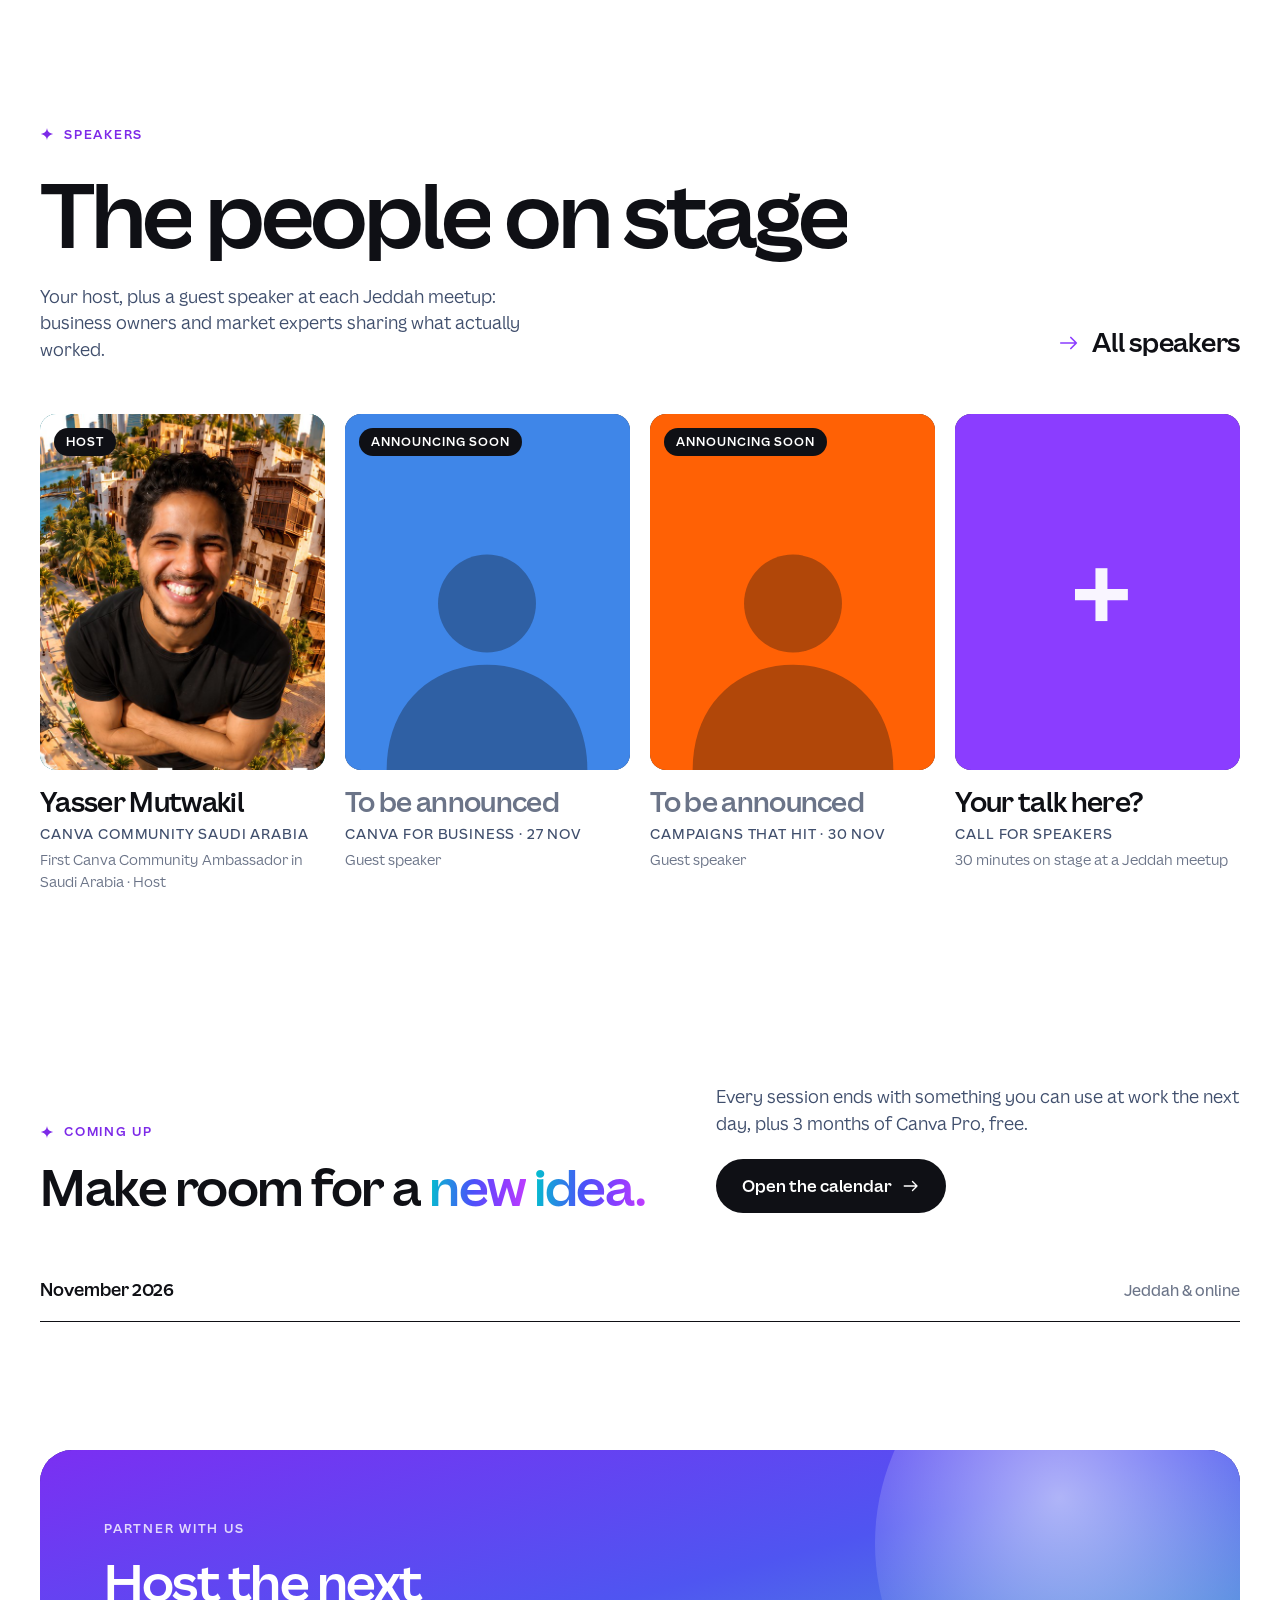
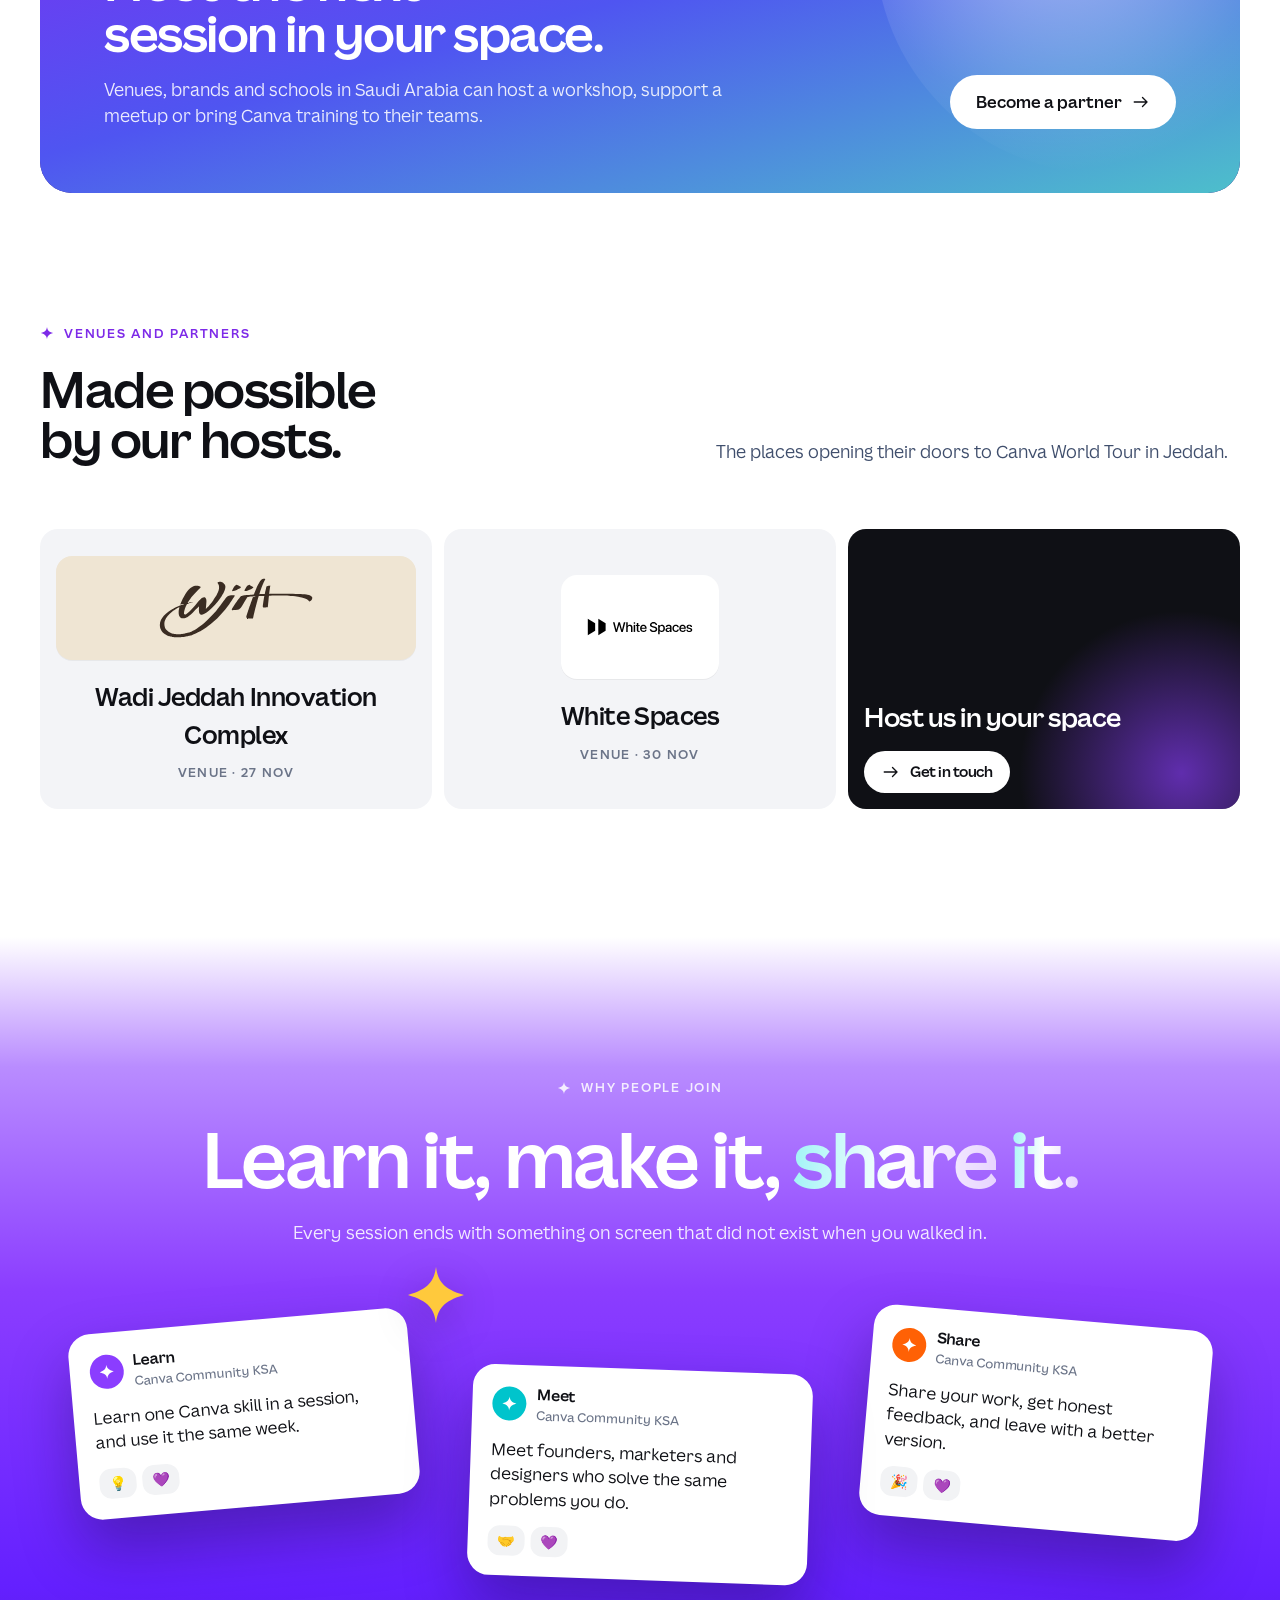
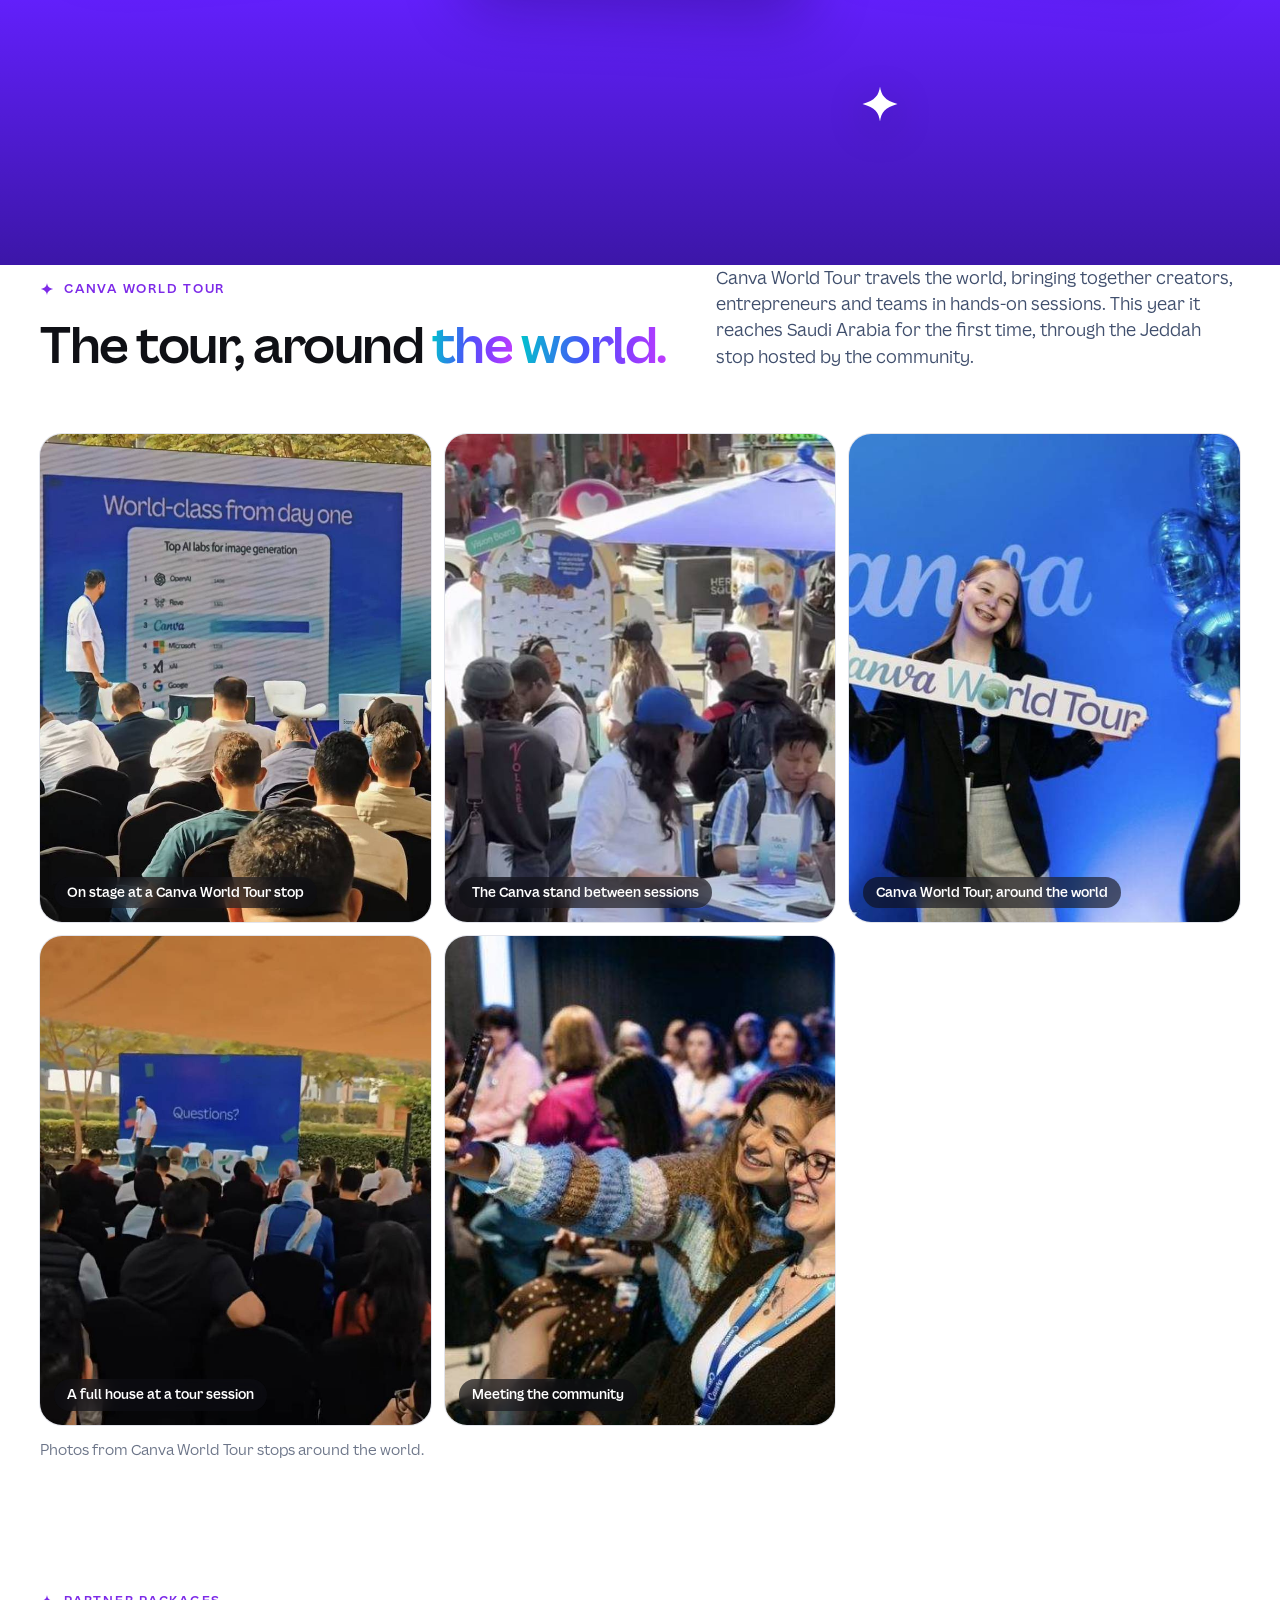
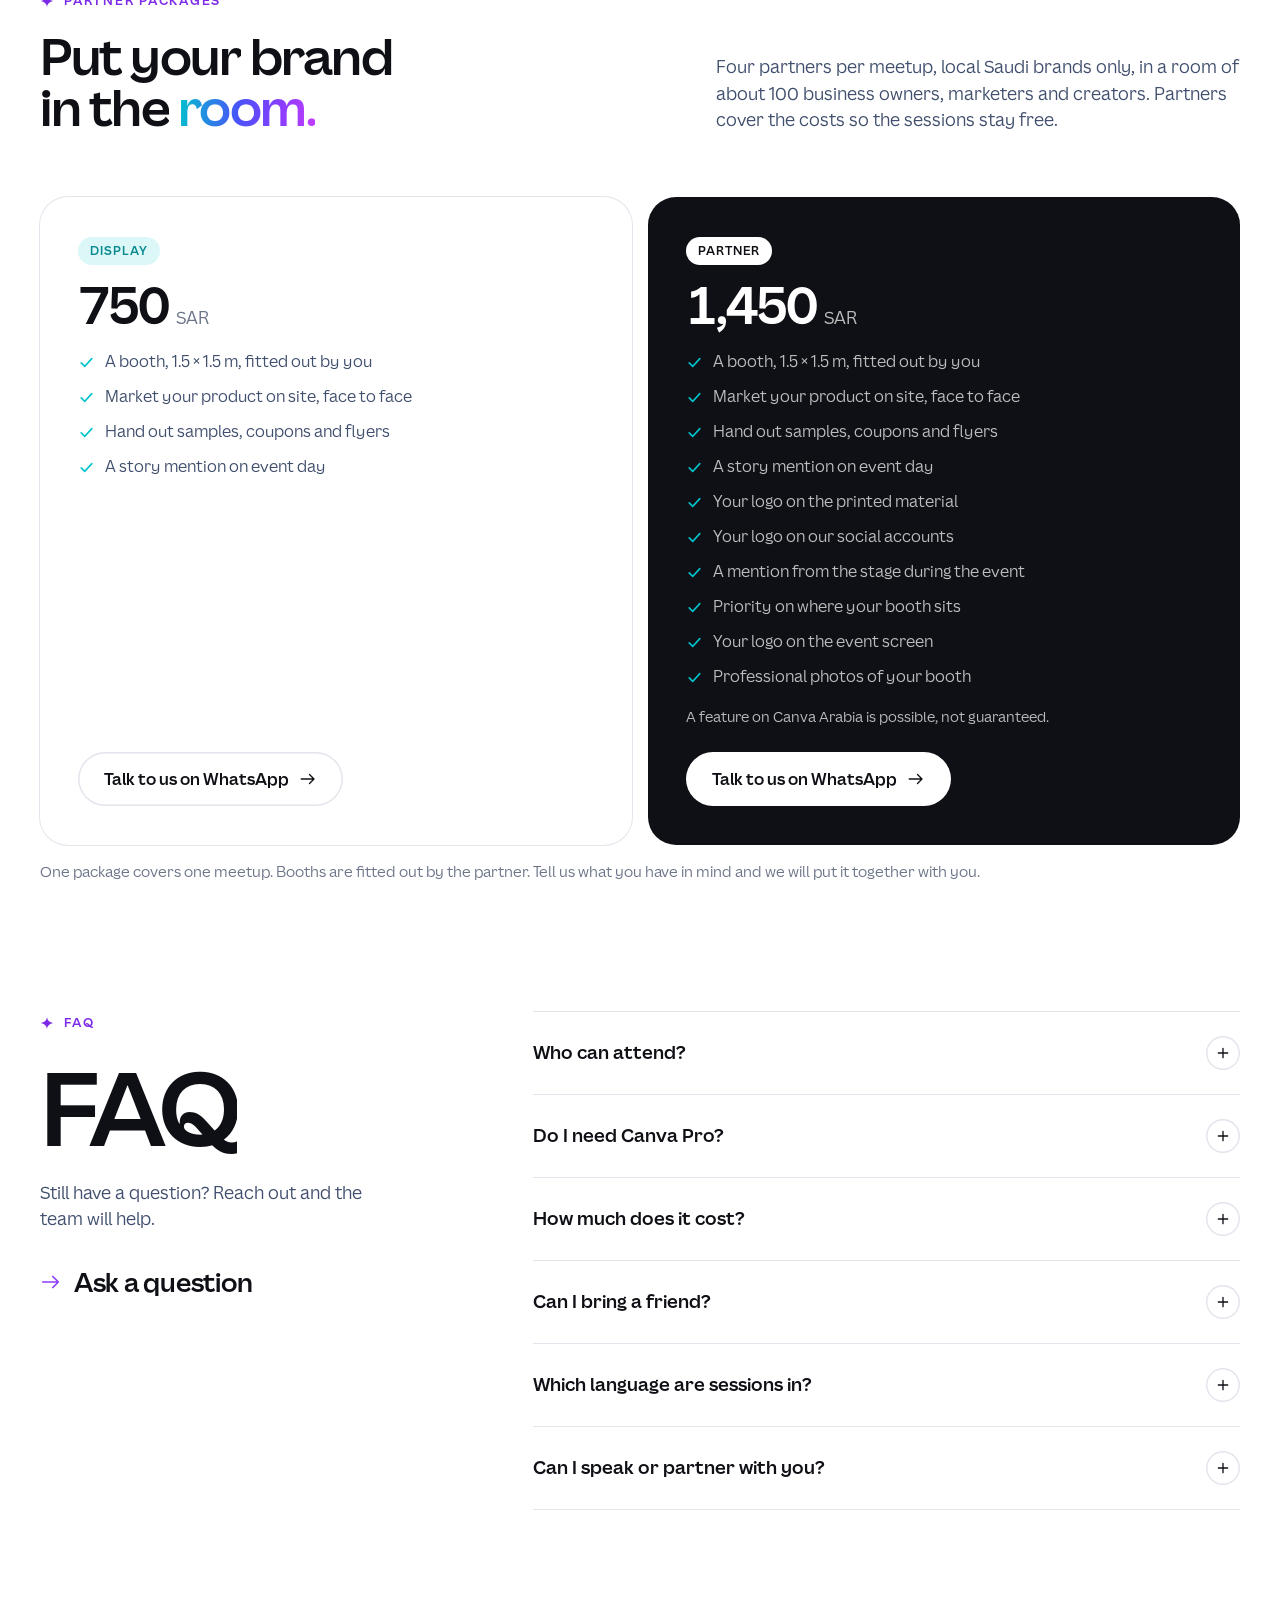
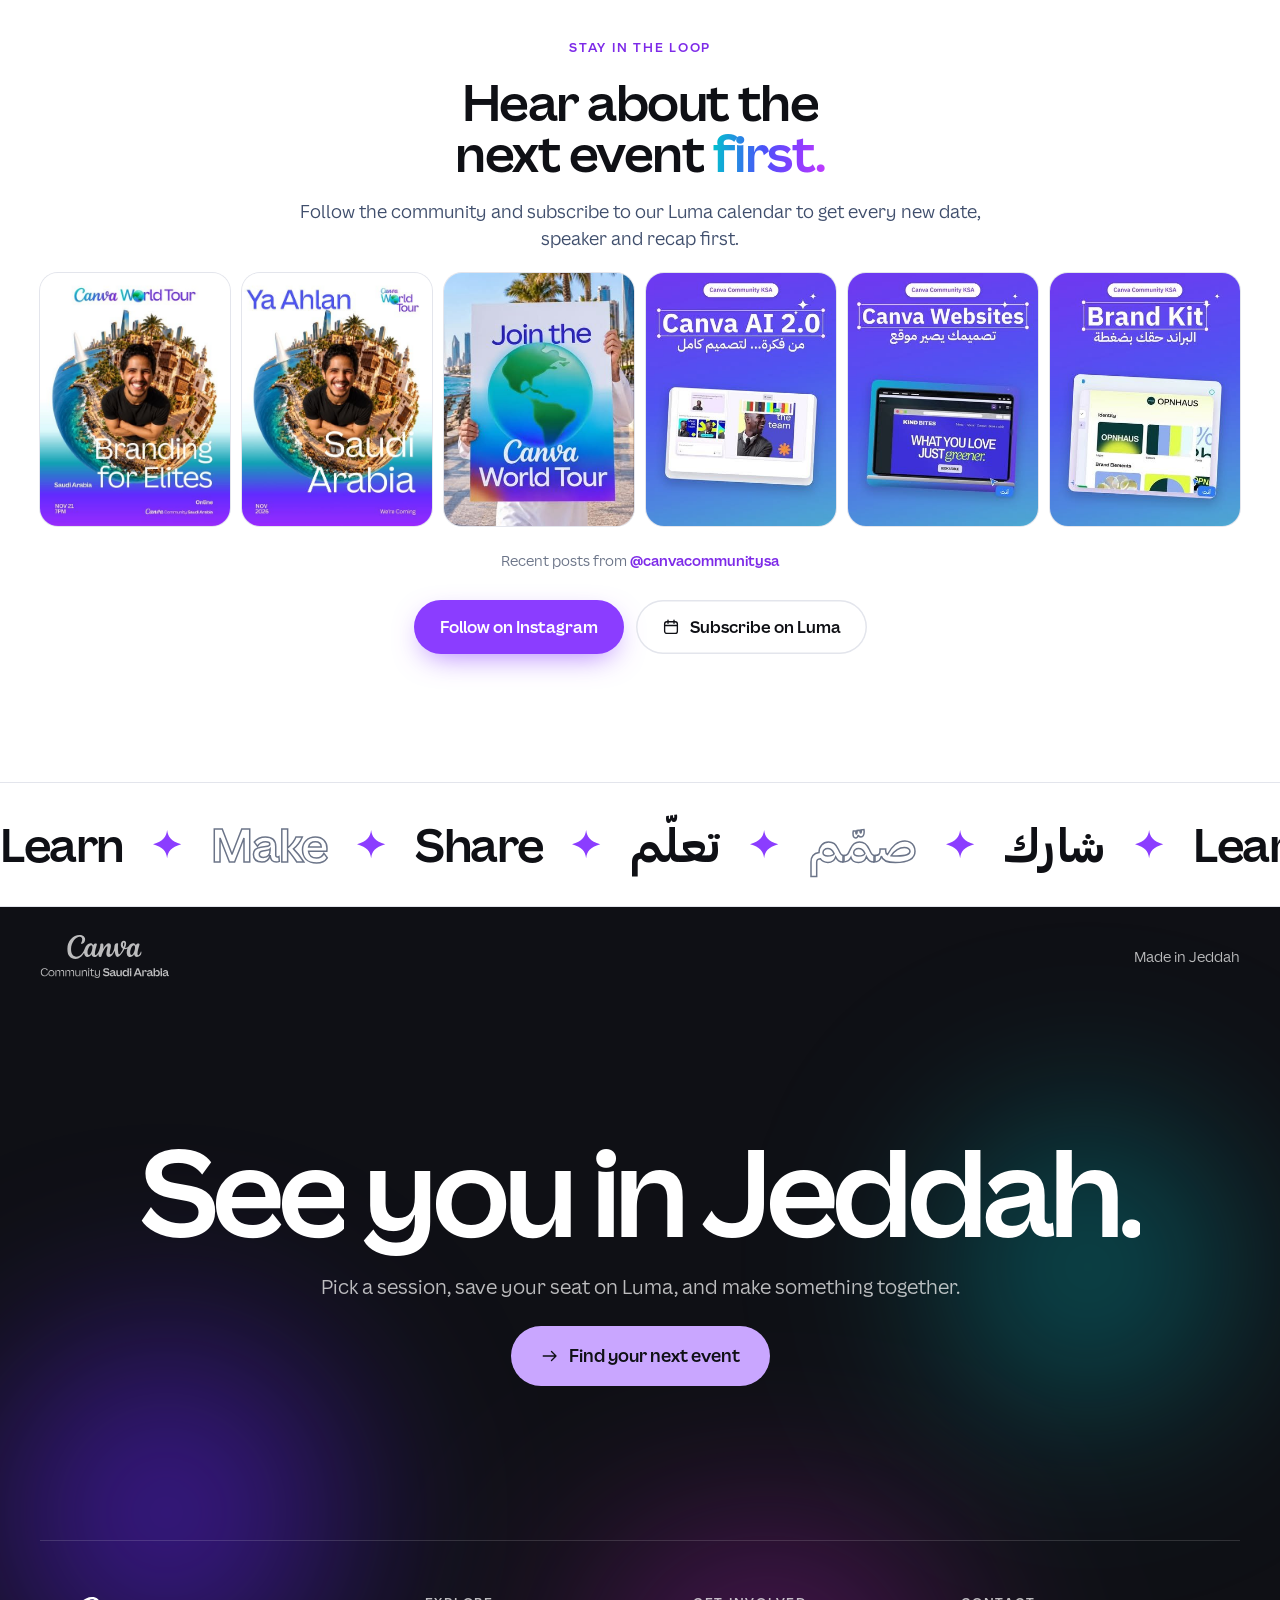
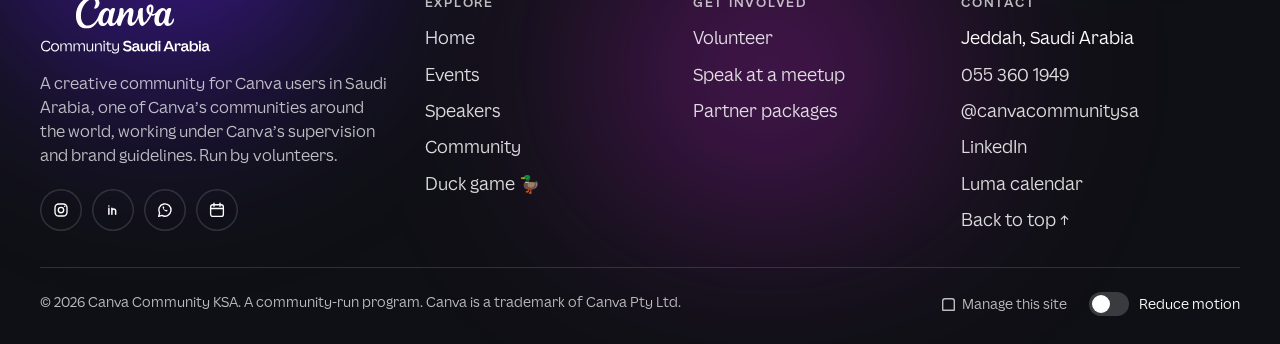
==== commit a6096b44: "Footer: add Duck game link (/duck/)" ====
--- a/index.html
+++ b/index.html
@@ -1547,7 +1547,7 @@
       <div class="foot">
         <div class="about">${lockup()}<p>${SL('footer.about')}</p>
           <div class="soc"><a href="${IG}" target="_blank" rel="noopener" aria-label="Instagram">${I.ig}</a><a href="${LI}" target="_blank" rel="noopener" aria-label="LinkedIn">${I.li}</a><a href="${WA}" target="_blank" rel="noopener" aria-label="WhatsApp">${I.wa}</a><a href="${LUMA}" target="_blank" rel="noopener" aria-label="${T('Luma calendar','تقويم Luma')}">${I.cal}</a></div></div>
-        <div><h4>${T('Explore','استكشف')}</h4><ul><li><a href="#home">${T('Home','الرئيسية')}</a></li><li><a href="#events">${T('Events','الفعاليات')}</a></li><li><a href="#speakers">${T('Speakers','المتحدثون')}</a></li><li><a href="#community">${T('Community','المجتمع')}</a></li></ul></div>
+        <div><h4>${T('Explore','استكشف')}</h4><ul><li><a href="#home">${T('Home','الرئيسية')}</a></li><li><a href="#events">${T('Events','الفعاليات')}</a></li><li><a href="#speakers">${T('Speakers','المتحدثون')}</a></li><li><a href="#community">${T('Community','المجتمع')}</a></li><li><a href="/duck/">${T('Duck game 🦆','لعبة البطة 🦆')}</a></li></ul></div>
         <div><h4>${T('Get involved','شارك معنا')}</h4><ul><li><a href="#community" data-goto="join">${T('Volunteer','تطوّع')}</a></li><li><a href="#community" data-goto="join">${T('Speak at a meetup','تحدّث في لقاء')}</a></li><li><a href="#community" data-goto="partners">${T('Partner packages','باقات الرعاية')}</a></li></ul></div>
         <div><h4>${T('Contact','تواصل')}</h4><ul><li>${SL('contact.place')}</li><li><a href="${WA}" target="_blank" rel="noopener" dir="ltr">${WA_LABEL}</a></li><li><a href="${IG}" target="_blank" rel="noopener">@canvacommunitysa</a></li><li><a href="${LI}" target="_blank" rel="noopener">LinkedIn</a></li><li><a href="${LUMA}" target="_blank" rel="noopener">${T('Luma calendar','تقويم Luma')}</a></li><li><button type="button" data-scroll="top">${T('Back to top','العودة للأعلى')} ↑</button></li></ul></div>
       </div>
